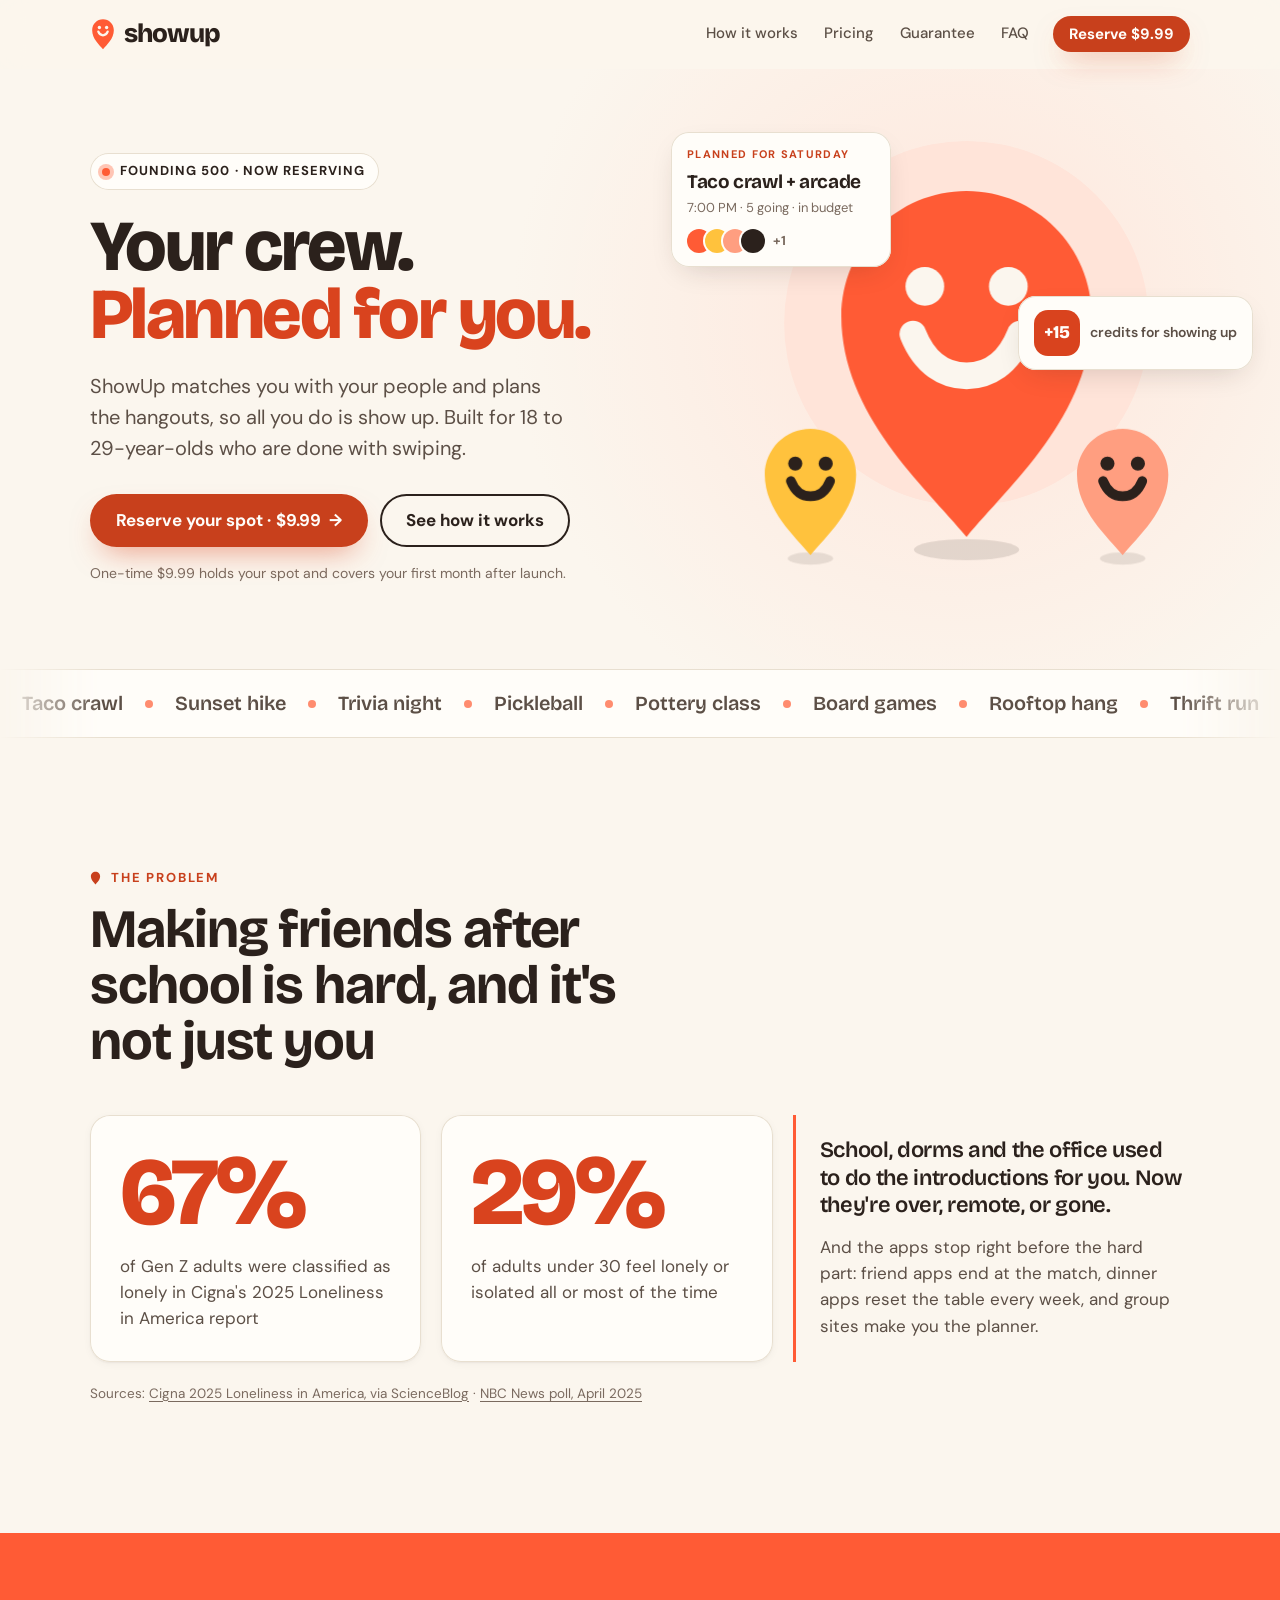
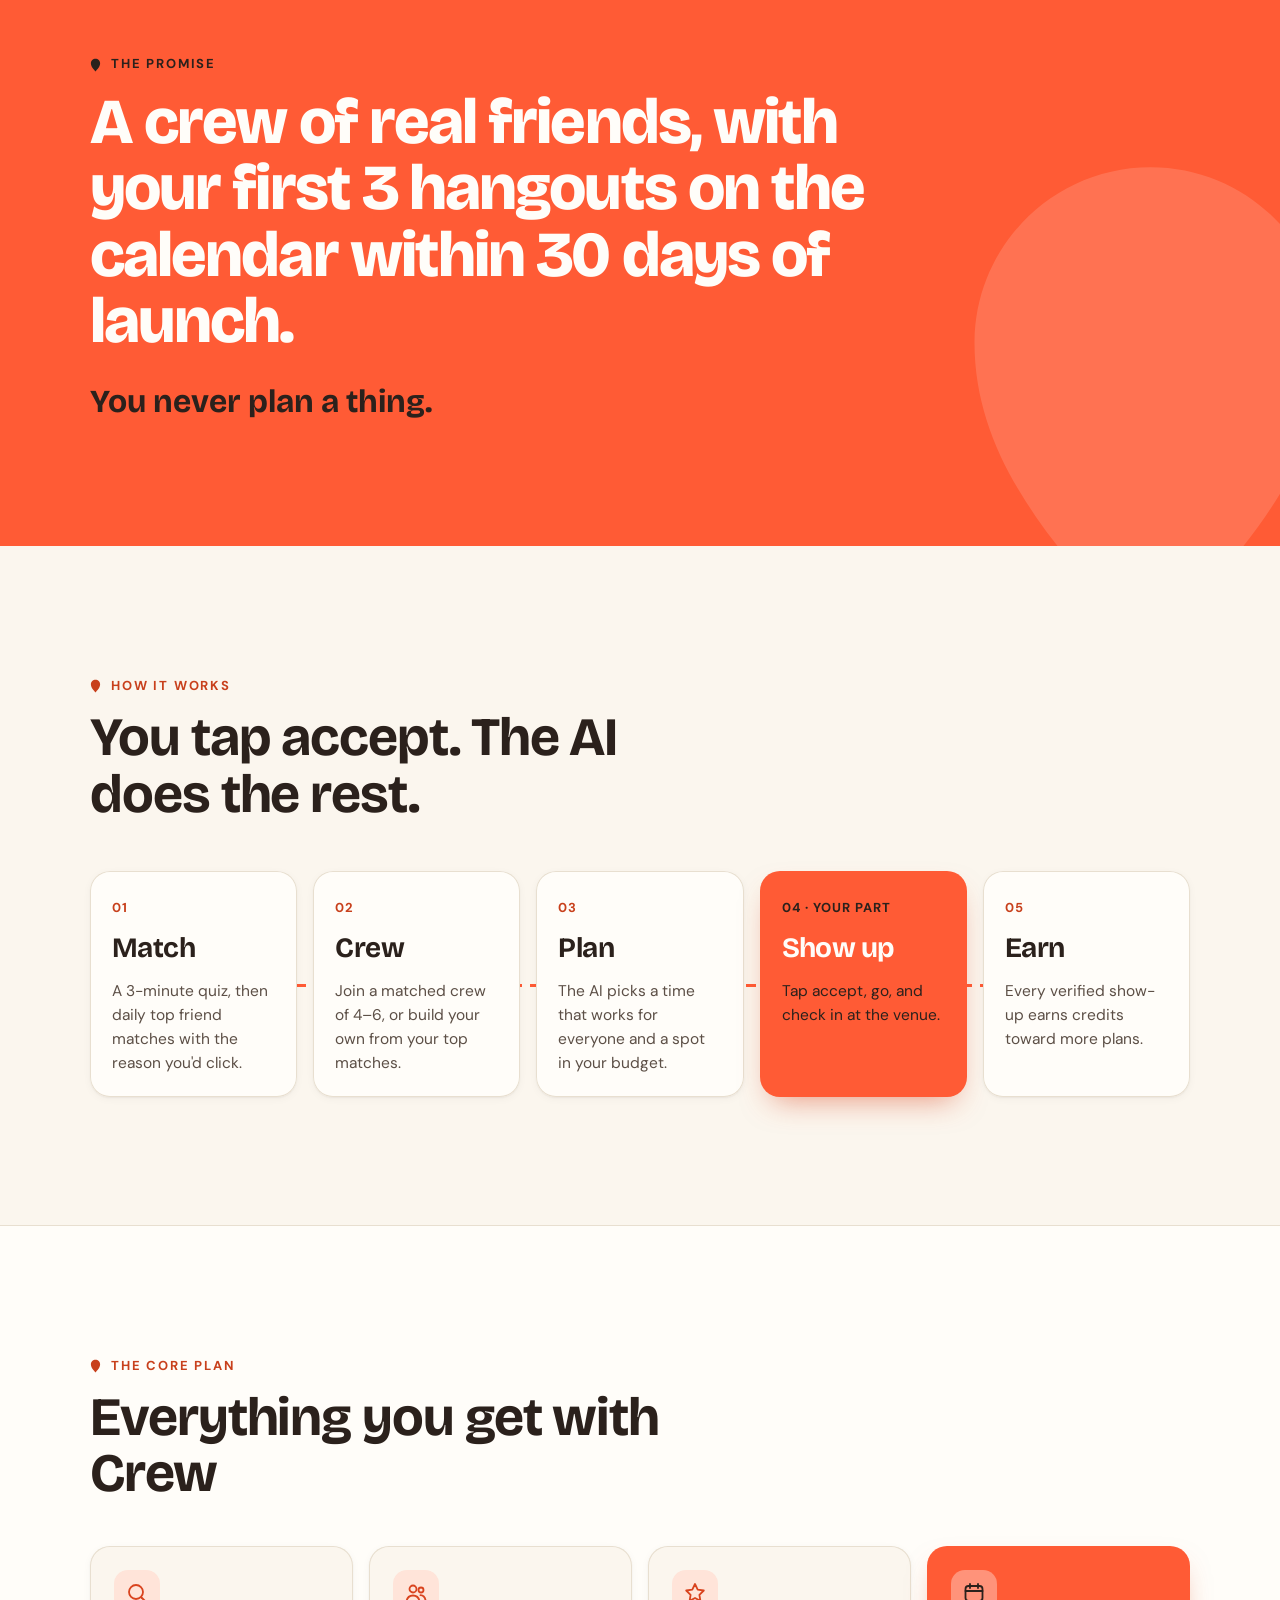
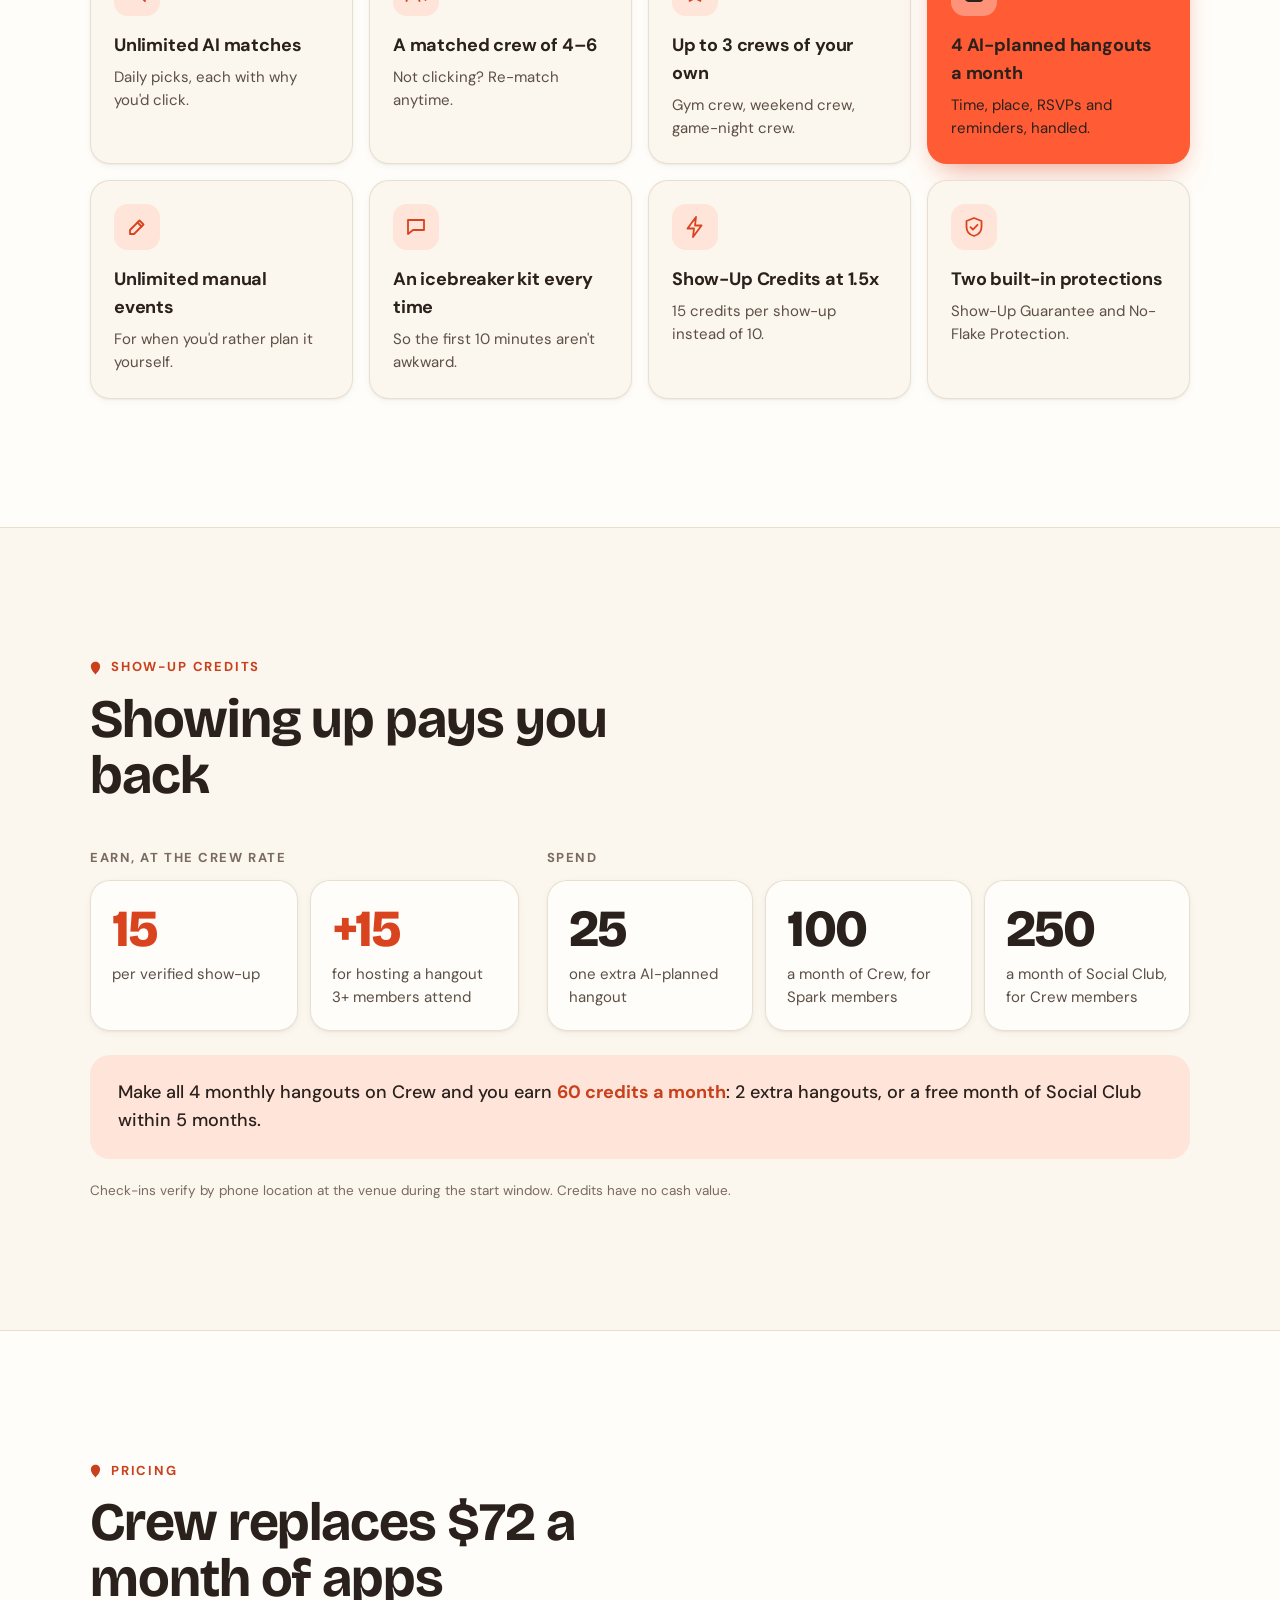
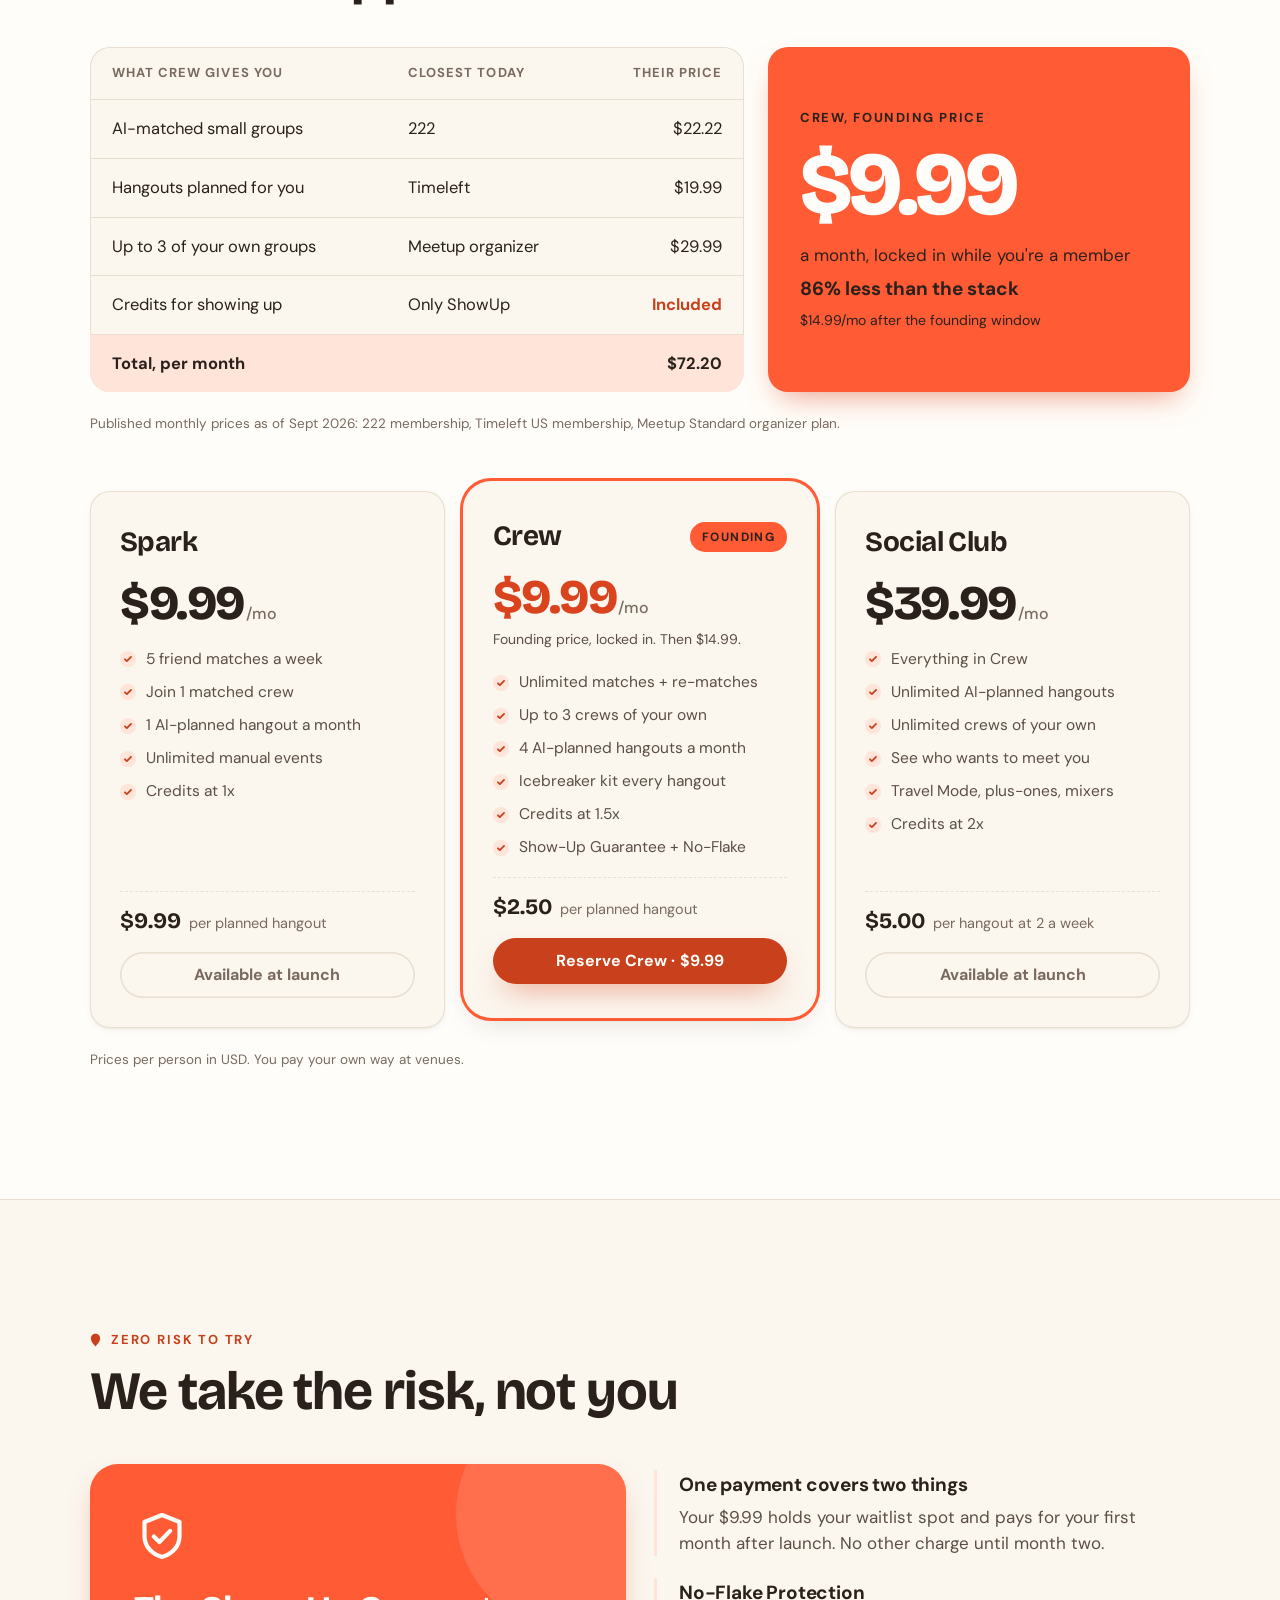
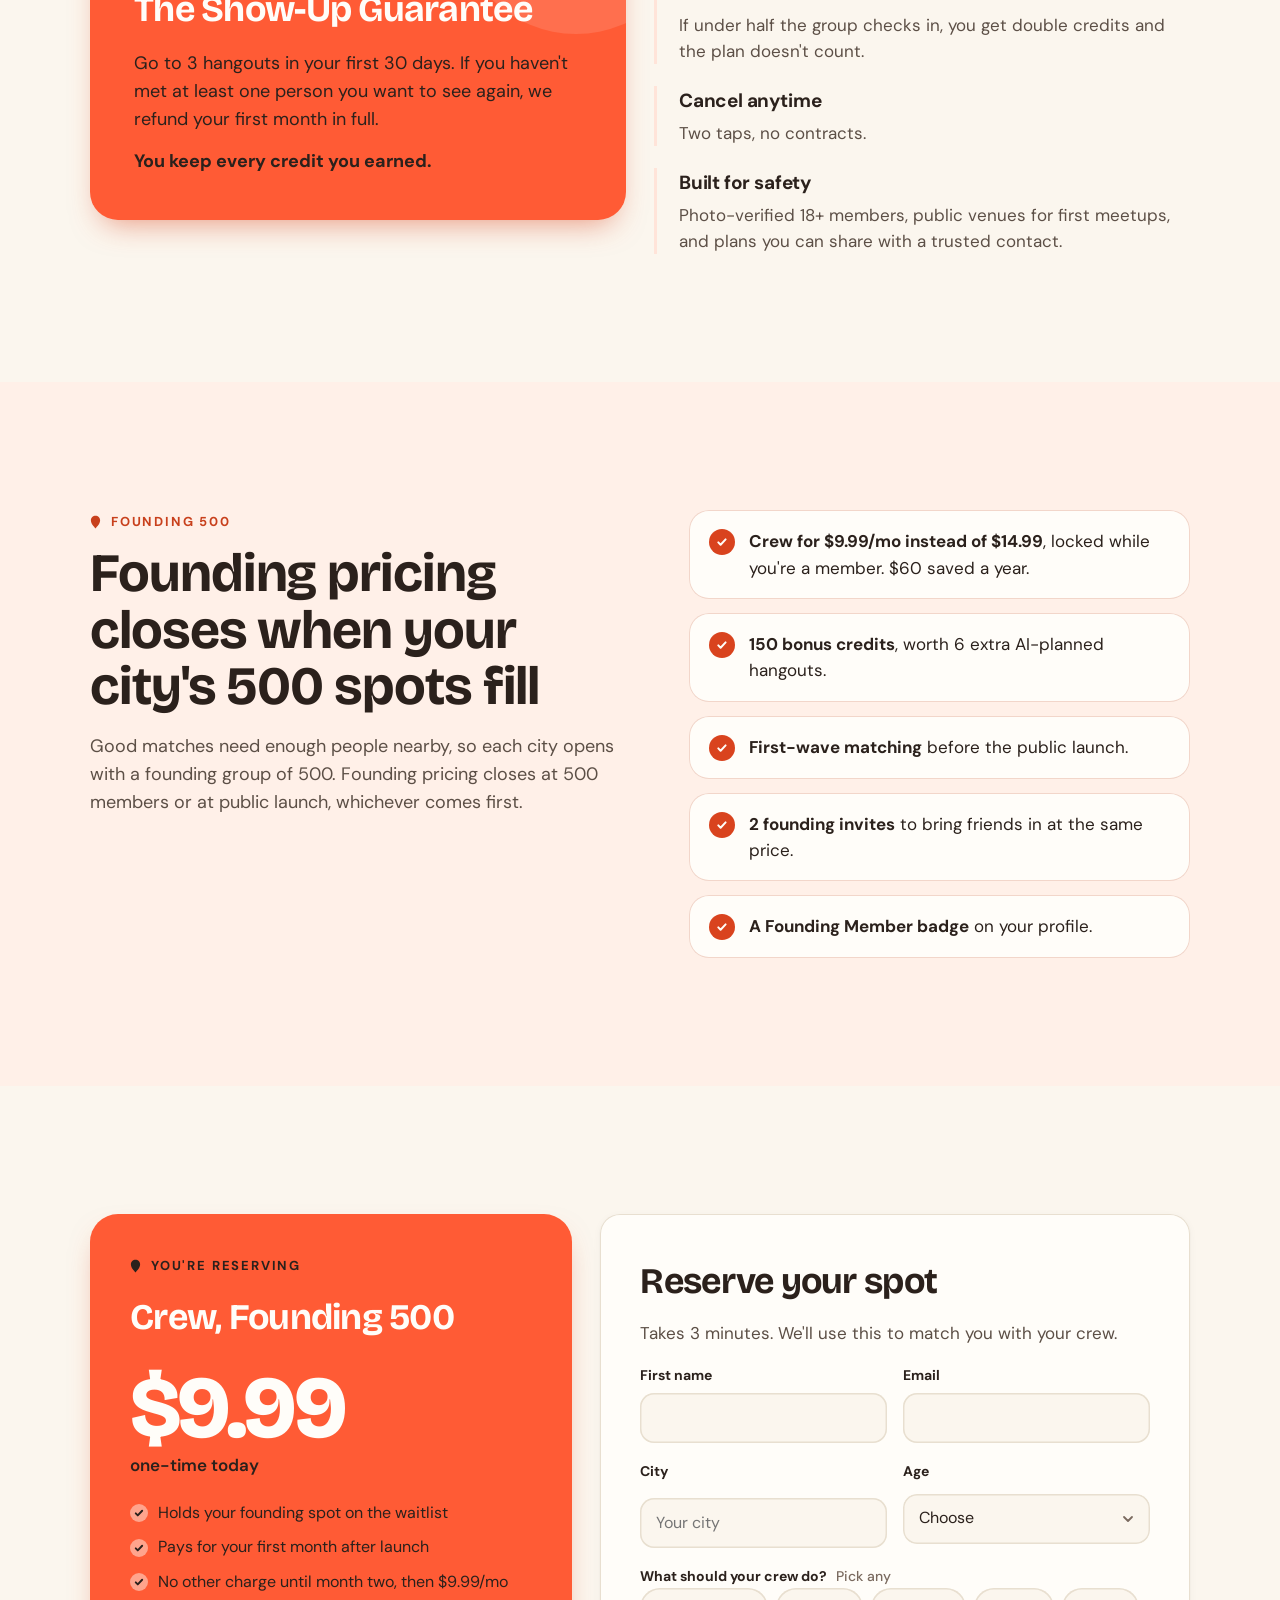
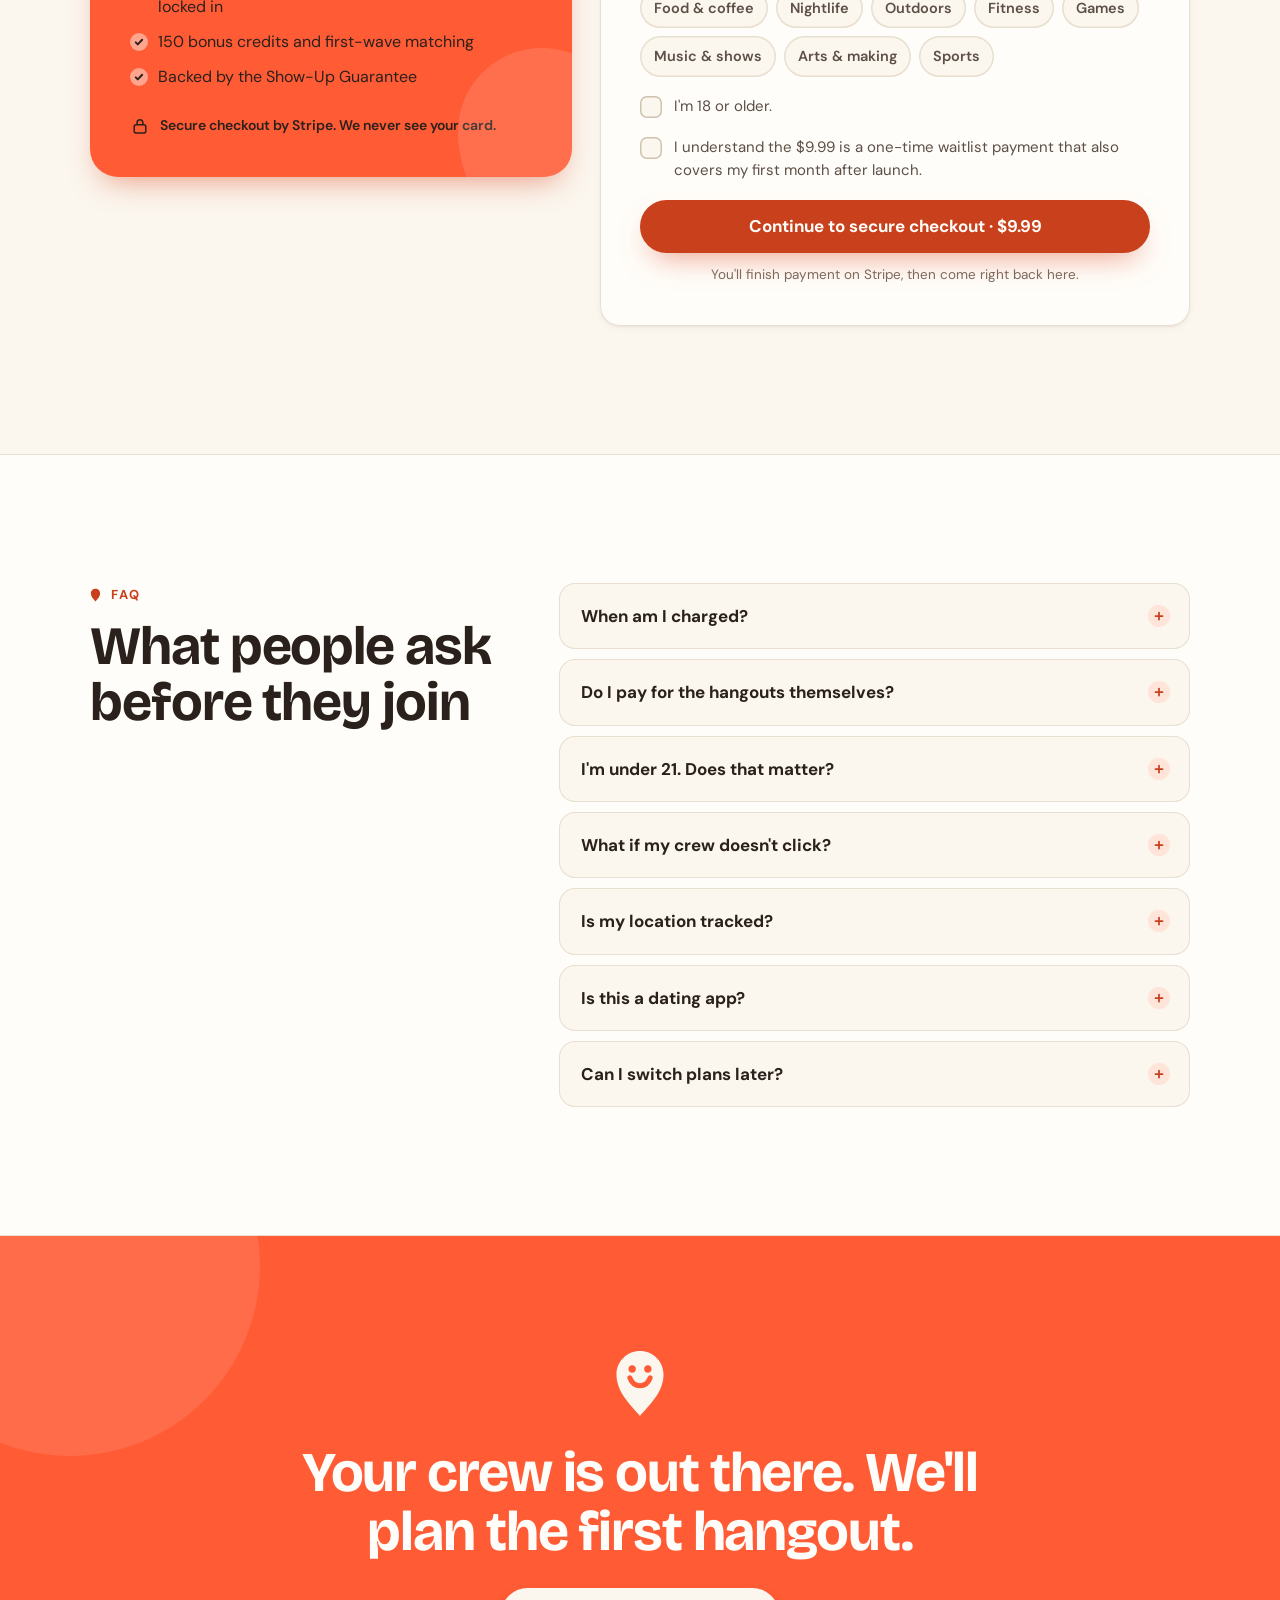
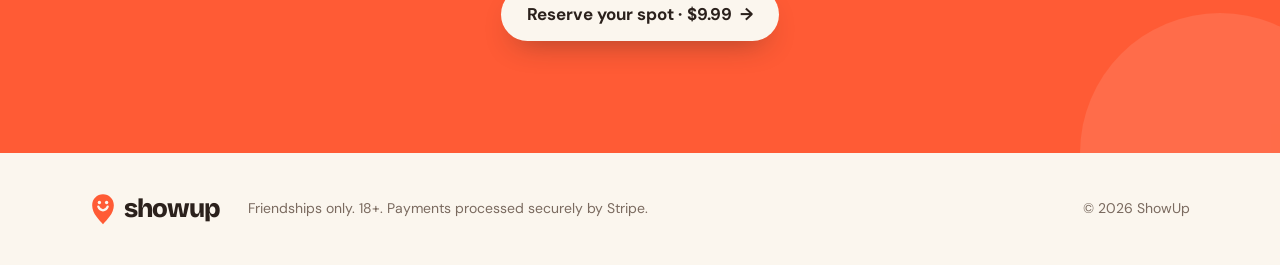
==== index.html @ 8cc0627c "Add files via upload" ====
<!doctype html>
<html lang="en" class="no-js">
<head>
  <meta charset="utf-8">
  <meta name="viewport" content="width=device-width, initial-scale=1">
  <title>ShowUp · Your crew. Planned for you.</title>
  <meta name="description" content="ShowUp matches you with your people and plans the hangouts, so all you do is show up. Reserve a Founding 500 spot for $9.99.">
  <meta name="theme-color" content="#FBF6EE">
  <meta property="og:type" content="website">
  <meta property="og:title" content="ShowUp · Your crew. Planned for you.">
  <meta property="og:description" content="AI-matched friends and hangouts planned end to end. Reserve a Founding 500 spot for $9.99.">
  <meta property="og:image" content="assets/img/og.png">
  <meta name="twitter:card" content="summary_large_image">
  <link rel="icon" href="assets/img/favicon.svg" type="image/svg+xml">
  <link rel="preconnect" href="https://fonts.googleapis.com">
  <link rel="preconnect" href="https://fonts.gstatic.com" crossorigin>
  <link rel="stylesheet" href="https://fonts.googleapis.com/css2?family=Bricolage+Grotesque:opsz,wght@12..96,500..800&family=DM+Sans:opsz,wght@9..40,400..700&display=swap">
  <link rel="stylesheet" href="assets/css/styles.css">
  <script>document.documentElement.classList.remove("no-js");</script>
  <script src="assets/js/config.js"></script>
  <script defer src="assets/js/main.js"></script>
</head>
<body>
  <a class="skip" href="#reserve">Skip to reserve</a>

  <!-- ============ NAV ============ -->
  <header class="nav" id="nav">
    <div class="wrap nav__inner">
      <a class="brand" href="#top" aria-label="ShowUp home">
        <svg class="brand__mark" viewBox="0 0 100 124" aria-hidden="true"><path d="M50 121C36 104 8 80 8 47C8 23.8 26.8 5 50 5C73.2 5 92 23.8 92 47C92 80 64 104 50 121Z" fill="#FF5B35"/><circle cx="36" cy="37" r="6.5" fill="#FBF6EE"/><circle cx="64" cy="37" r="6.5" fill="#FBF6EE"/><path d="M32 53C36 63 43 67 50 67C57 67 64 63 68 53" fill="none" stroke="#FBF6EE" stroke-width="9" stroke-linecap="round"/></svg>
        <span class="brand__word">showup</span>
      </a>
      <nav class="nav__links" aria-label="Sections">
        <a href="#how">How it works</a>
        <a href="#pricing">Pricing</a>
        <a href="#guarantee">Guarantee</a>
        <a href="#faq">FAQ</a>
      </nav>
      <a class="btn btn--primary btn--sm" href="#reserve">Reserve <span class="price-label">$9.99</span></a>
    </div>
  </header>

  <main id="top">
    <!-- ============ HERO ============ -->
    <section class="hero">
      <div class="wrap hero__grid">
        <div class="hero__copy">
          <p class="pill reveal"><span class="pill__dot"></span>Founding 500 · Now reserving</p>
          <h1 class="hero__title reveal" style="--d:80ms">Your crew.<br><span class="accent">Planned for you.</span></h1>
          <p class="hero__sub reveal" style="--d:160ms">ShowUp matches you with your people and plans the hangouts, so all you do is show up. Built for 18 to 29-year-olds who are done with swiping.</p>
          <div class="hero__ctas reveal" style="--d:240ms">
            <a class="btn btn--primary btn--lg" href="#reserve">Reserve your spot · <span class="price-label">$9.99</span> <span class="btn__arrow" aria-hidden="true">→</span></a>
            <a class="btn btn--ghost btn--lg" href="#how">See how it works</a>
          </div>
          <p class="hero__fine reveal" style="--d:320ms">One-time <span class="price-label">$9.99</span> holds your spot and covers your first month after launch.</p>
        </div>

        <div class="hero__art" aria-hidden="true">
          <svg class="scene" viewBox="0 0 240 260">
            <circle class="scene__ring" cx="120" cy="104" r="104" fill="none" stroke="#FF5B35" stroke-width="1.5"/>
            <circle class="scene__glow" cx="120" cy="104" r="104" fill="#FFE4D9"/>
            <ellipse class="scene__shadow scene__shadow--main" cx="120" cy="233" rx="30" ry="6" fill="#2B211C" fill-opacity="0.12"/>
            <ellipse class="scene__shadow scene__shadow--l" cx="31" cy="238" rx="13" ry="3.5" fill="#2B211C" fill-opacity="0.10"/>
            <ellipse class="scene__shadow scene__shadow--r" cx="209" cy="238" rx="13" ry="3.5" fill="#2B211C" fill-opacity="0.10"/>
            <g transform="translate(0 161) scale(0.62)"><g class="pin pin--l"><path d="M50 121C36 104 8 80 8 47C8 23.8 26.8 5 50 5C73.2 5 92 23.8 92 47C92 80 64 104 50 121Z" fill="#FFC23D"/><circle cx="36" cy="37" r="6.5" fill="#2B211C"/><circle cx="64" cy="37" r="6.5" fill="#2B211C"/><path d="M32 53C36 63 43 67 50 67C57 67 64 63 68 53" fill="none" stroke="#2B211C" stroke-width="9" stroke-linecap="round"/></g></g>
            <g transform="translate(178 161) scale(0.62)"><g class="pin pin--r"><path d="M50 121C36 104 8 80 8 47C8 23.8 26.8 5 50 5C73.2 5 92 23.8 92 47C92 80 64 104 50 121Z" fill="#FF9E80"/><circle cx="36" cy="37" r="6.5" fill="#2B211C"/><circle cx="64" cy="37" r="6.5" fill="#2B211C"/><path d="M32 53C36 63 43 67 50 67C57 67 64 63 68 53" fill="none" stroke="#2B211C" stroke-width="9" stroke-linecap="round"/></g></g>
            <g transform="translate(35 20) scale(1.7)"><g class="pin pin--main"><path d="M50 121C36 104 8 80 8 47C8 23.8 26.8 5 50 5C73.2 5 92 23.8 92 47C92 80 64 104 50 121Z" fill="#FF5B35"/><circle cx="36" cy="37" r="6.5" fill="#FBF6EE"/><circle cx="64" cy="37" r="6.5" fill="#FBF6EE"/><path d="M32 53C36 63 43 67 50 67C57 67 64 63 68 53" fill="none" stroke="#FBF6EE" stroke-width="9" stroke-linecap="round"/></g></g>
          </svg>

          <div class="float-card float-card--plan">
            <p class="float-card__eyebrow">Planned for Saturday</p>
            <p class="float-card__title">Taco crawl + arcade</p>
            <p class="float-card__meta">7:00 PM · 5 going · in budget</p>
            <div class="avatars"><span style="--c:#FF5B35"></span><span style="--c:#FFC23D"></span><span style="--c:#FF9E80"></span><span style="--c:#2B211C"></span><b>+1</b></div>
          </div>
          <div class="float-card float-card--credit">
            <span class="float-card__plus">+15</span>
            <span>credits for showing up</span>
          </div>
        </div>
      </div>

      <div class="marquee" aria-hidden="true">
        <div class="marquee__track">
          <span>Taco crawl</span><span>Sunset hike</span><span>Trivia night</span><span>Pickleball</span><span>Pottery class</span><span>Board games</span><span>Rooftop hang</span><span>Thrift run</span><span>Karaoke</span><span>Farmers market</span><span>Climbing gym</span><span>Movie night</span>
          <span>Taco crawl</span><span>Sunset hike</span><span>Trivia night</span><span>Pickleball</span><span>Pottery class</span><span>Board games</span><span>Rooftop hang</span><span>Thrift run</span><span>Karaoke</span><span>Farmers market</span><span>Climbing gym</span><span>Movie night</span>
        </div>
      </div>
    </section>

    <!-- ============ PROBLEM ============ -->
    <section class="section" id="problem">
      <div class="wrap">
        <p class="eyebrow reveal">The problem</p>
        <h2 class="h2 reveal" style="--d:60ms">Making friends after school is hard, and it's not just you</h2>
        <div class="stats">
          <div class="stat card reveal" style="--d:120ms">
            <p class="stat__num"><span data-count="67">0</span>%</p>
            <p class="stat__label">of Gen Z adults were classified as lonely in Cigna's 2025 Loneliness in America report</p>
          </div>
          <div class="stat card reveal" style="--d:200ms">
            <p class="stat__num"><span data-count="29">0</span>%</p>
            <p class="stat__label">of adults under 30 feel lonely or isolated all or most of the time</p>
          </div>
          <div class="stat stat--note reveal" style="--d:280ms">
            <p>School, dorms and the office used to do the introductions for you. Now they're over, remote, or gone.</p>
            <p class="stat__why">And the apps stop right before the hard part: friend apps end at the match, dinner apps reset the table every week, and group sites make you the planner.</p>
          </div>
        </div>
        <p class="source reveal">Sources: <a href="https://scienceblog.com/t-gen-z-loneliness-67-percent-baby-boomers-44-percent/" target="_blank" rel="noopener">Cigna 2025 Loneliness in America, via ScienceBlog</a> · <a href="https://www.nbcnews.com/politics/politics-news/poll-young-americans-are-likely-feel-lonely-anxious-future-rcna203083" target="_blank" rel="noopener">NBC News poll, April 2025</a></p>
      </div>
    </section>

    <!-- ============ PROMISE ============ -->
    <section class="promise">
      <div class="wrap">
        <p class="eyebrow eyebrow--light reveal">The promise</p>
        <p class="promise__text reveal" style="--d:80ms">A crew of real friends, with your first 3 hangouts on the calendar within 30 days of launch.</p>
        <p class="promise__kicker reveal" style="--d:160ms">You never plan a thing.</p>
      </div>
    </section>

    <!-- ============ HOW IT WORKS ============ -->
    <section class="section" id="how">
      <div class="wrap">
        <p class="eyebrow reveal">How it works</p>
        <h2 class="h2 reveal" style="--d:60ms">You tap accept. The AI does the rest.</h2>
        <ol class="steps reveal-line">
          <li class="step card reveal" style="--d:100ms"><span class="step__num">01</span><h3>Match</h3><p>A 3-minute quiz, then daily top friend matches with the reason you'd click.</p></li>
          <li class="step card reveal" style="--d:180ms"><span class="step__num">02</span><h3>Crew</h3><p>Join a matched crew of 4–6, or build your own from your top matches.</p></li>
          <li class="step card reveal" style="--d:260ms"><span class="step__num">03</span><h3>Plan</h3><p>The AI picks a time that works for everyone and a spot in your budget.</p></li>
          <li class="step step--you card reveal" style="--d:340ms"><span class="step__num">04 · Your part</span><h3>Show up</h3><p>Tap accept, go, and check in at the venue.</p></li>
          <li class="step card reveal" style="--d:420ms"><span class="step__num">05</span><h3>Earn</h3><p>Every verified show-up earns credits toward more plans.</p></li>
        </ol>
      </div>
    </section>

    <!-- ============ CREW FEATURES ============ -->
    <section class="section section--tint" id="crew">
      <div class="wrap">
        <p class="eyebrow reveal">The core plan</p>
        <h2 class="h2 reveal" style="--d:60ms">Everything you get with Crew</h2>
        <div class="features">
          <article class="feature card reveal" style="--d:80ms"><div class="feature__icon"><svg viewBox="0 0 24 24"><circle cx="11" cy="11" r="7"/><path d="M20 20l-3.5-3.5"/></svg></div><h3>Unlimited AI matches</h3><p>Daily picks, each with why you'd click.</p></article>
          <article class="feature card reveal" style="--d:140ms"><div class="feature__icon"><svg viewBox="0 0 24 24"><circle cx="9" cy="8" r="3.5"/><path d="M2.5 20c.8-3.6 3.4-5.5 6.5-5.5s5.7 1.9 6.5 5.5"/><circle cx="17" cy="9" r="2.5"/><path d="M16.5 14.2c2.6.2 4.4 1.9 5 4.8"/></svg></div><h3>A matched crew of 4–6</h3><p>Not clicking? Re-match anytime.</p></article>
          <article class="feature card reveal" style="--d:200ms"><div class="feature__icon"><svg viewBox="0 0 24 24"><path d="M12 3l2.7 5.6 6.1.9-4.4 4.3 1 6.1L12 17l-5.4 2.9 1-6.1-4.4-4.3 6.1-.9z"/></svg></div><h3>Up to 3 crews of your own</h3><p>Gym crew, weekend crew, game-night crew.</p></article>
          <article class="feature feature--hot card reveal" style="--d:260ms"><div class="feature__icon"><svg viewBox="0 0 24 24"><rect x="3.5" y="5" width="17" height="15" rx="3"/><path d="M3.5 10h17M8 3v4M16 3v4"/></svg></div><h3>4 AI-planned hangouts a month</h3><p>Time, place, RSVPs and reminders, handled.</p></article>
          <article class="feature card reveal" style="--d:320ms"><div class="feature__icon"><svg viewBox="0 0 24 24"><path d="M14.5 5.5l4 4L9 19H5v-4z"/><path d="M12.5 7.5l4 4"/></svg></div><h3>Unlimited manual events</h3><p>For when you'd rather plan it yourself.</p></article>
          <article class="feature card reveal" style="--d:380ms"><div class="feature__icon"><svg viewBox="0 0 24 24"><path d="M4 5h16v10H9l-5 4z"/></svg></div><h3>An icebreaker kit every time</h3><p>So the first 10 minutes aren't awkward.</p></article>
          <article class="feature card reveal" style="--d:440ms"><div class="feature__icon"><svg viewBox="0 0 24 24"><path d="M13 2L4.5 13.5H11L10 22l8.5-11.5H12z"/></svg></div><h3>Show-Up Credits at 1.5x</h3><p>15 credits per show-up instead of 10.</p></article>
          <article class="feature card reveal" style="--d:500ms"><div class="feature__icon"><svg viewBox="0 0 24 24"><path d="M12 3l7.5 3v6c0 4.6-3.2 7.8-7.5 9-4.3-1.2-7.5-4.4-7.5-9V6z"/><path d="M8.5 12.2l2.4 2.4 4.6-4.8"/></svg></div><h3>Two built-in protections</h3><p>Show-Up Guarantee and No-Flake Protection.</p></article>
        </div>
      </div>
    </section>

    <!-- ============ CREDITS ============ -->
    <section class="section" id="credits">
      <div class="wrap">
        <p class="eyebrow reveal">Show-Up Credits</p>
        <h2 class="h2 reveal" style="--d:60ms">Showing up pays you back</h2>
        <div class="credits">
          <div class="credits__group reveal" style="--d:100ms">
            <p class="credits__label">Earn, at the Crew rate</p>
            <div class="credits__row">
              <div class="tile card"><p class="tile__num tile__num--hot">15</p><p>per verified show-up</p></div>
              <div class="tile card"><p class="tile__num tile__num--hot">+15</p><p>for hosting a hangout 3+ members attend</p></div>
            </div>
          </div>
          <div class="credits__group reveal" style="--d:180ms">
            <p class="credits__label">Spend</p>
            <div class="credits__row">
              <div class="tile card"><p class="tile__num">25</p><p>one extra AI-planned hangout</p></div>
              <div class="tile card"><p class="tile__num">100</p><p>a month of Crew, for Spark members</p></div>
              <div class="tile card"><p class="tile__num">250</p><p>a month of Social Club, for Crew members</p></div>
            </div>
          </div>
        </div>
        <p class="callout reveal" style="--d:240ms">Make all 4 monthly hangouts on Crew and you earn <b>60 credits a month</b>: 2 extra hangouts, or a free month of Social Club within 5 months.</p>
        <p class="source reveal">Check-ins verify by phone location at the venue during the start window. Credits have no cash value.</p>
      </div>
    </section>

    <!-- ============ VALUE + PRICING ============ -->
    <section class="section section--tint" id="pricing">
      <div class="wrap">
        <p class="eyebrow reveal">Pricing</p>
        <h2 class="h2 reveal" style="--d:60ms">Crew replaces $72 a month of apps</h2>

        <div class="stack reveal" style="--d:120ms">
          <div class="stack__rows">
            <div class="stack__row stack__row--head"><span>What Crew gives you</span><span>Closest today</span><span>Their price</span></div>
            <div class="stack__row"><span>AI-matched small groups</span><span>222</span><span>$22.22</span></div>
            <div class="stack__row"><span>Hangouts planned for you</span><span>Timeleft</span><span>$19.99</span></div>
            <div class="stack__row"><span>Up to 3 of your own groups</span><span>Meetup organizer</span><span>$29.99</span></div>
            <div class="stack__row"><span>Credits for showing up</span><span>Only ShowUp</span><span class="hot">Included</span></div>
            <div class="stack__row stack__row--total"><span>Total, per month</span><span></span><span>$72.20</span></div>
          </div>
          <div class="stack__price">
            <p class="stack__eyebrow">Crew, founding price</p>
            <p class="stack__big"><span class="price-label">$9.99</span></p>
            <p>a month, locked in while you're a member</p>
            <p class="stack__save">86% less than the stack</p>
            <p class="stack__fine"><span class="regular-price-label">$14.99</span>/mo after the founding window</p>
          </div>
        </div>
        <p class="source reveal">Published monthly prices as of Sept 2026: 222 membership, Timeleft US membership, Meetup Standard organizer plan.</p>

        <div class="tiers">
          <article class="tier card reveal" style="--d:80ms">
            <h3>Spark</h3>
            <p class="tier__price">$9.99<small>/mo</small></p>
            <ul>
              <li>5 friend matches a week</li>
              <li>Join 1 matched crew</li>
              <li>1 AI-planned hangout a month</li>
              <li>Unlimited manual events</li>
              <li>Credits at 1x</li>
            </ul>
            <p class="tier__per"><b>$9.99</b> per planned hangout</p>
            <span class="btn btn--quiet btn--block" aria-disabled="true">Available at launch</span>
          </article>

          <article class="tier tier--hot reveal" style="--d:160ms">
            <div class="tier__head"><h3>Crew</h3><span class="tag">Founding</span></div>
            <p class="tier__price"><span class="price-label">$9.99</span><small>/mo</small></p>
            <p class="tier__note">Founding price, locked in. Then <span class="regular-price-label">$14.99</span>.</p>
            <ul>
              <li>Unlimited matches + re-matches</li>
              <li>Up to 3 crews of your own</li>
              <li>4 AI-planned hangouts a month</li>
              <li>Icebreaker kit every hangout</li>
              <li>Credits at 1.5x</li>
              <li>Show-Up Guarantee + No-Flake</li>
            </ul>
            <p class="tier__per"><b>$2.50</b> per planned hangout</p>
            <a class="btn btn--primary btn--block" href="#reserve">Reserve Crew · <span class="price-label">$9.99</span></a>
          </article>

          <article class="tier card reveal" style="--d:240ms">
            <h3>Social Club</h3>
            <p class="tier__price">$39.99<small>/mo</small></p>
            <ul>
              <li>Everything in Crew</li>
              <li>Unlimited AI-planned hangouts</li>
              <li>Unlimited crews of your own</li>
              <li>See who wants to meet you</li>
              <li>Travel Mode, plus-ones, mixers</li>
              <li>Credits at 2x</li>
            </ul>
            <p class="tier__per"><b>$5.00</b> per hangout at 2 a week</p>
            <span class="btn btn--quiet btn--block" aria-disabled="true">Available at launch</span>
          </article>
        </div>
        <p class="source reveal">Prices per person in USD. You pay your own way at venues.</p>
      </div>
    </section>

    <!-- ============ GUARANTEE ============ -->
    <section class="section" id="guarantee">
      <div class="wrap">
        <p class="eyebrow reveal">Zero risk to try</p>
        <h2 class="h2 reveal" style="--d:60ms">We take the risk, not you</h2>
        <div class="guarantee">
          <div class="guarantee__hero reveal" style="--d:100ms">
            <svg class="guarantee__badge" viewBox="0 0 24 24" aria-hidden="true"><path d="M12 3l7.5 3v6c0 4.6-3.2 7.8-7.5 9-4.3-1.2-7.5-4.4-7.5-9V6z"/><path d="M8.5 12.2l2.4 2.4 4.6-4.8"/></svg>
            <h3>The Show-Up Guarantee</h3>
            <p>Go to 3 hangouts in your first 30 days. If you haven't met at least one person you want to see again, we refund your first month in full.</p>
            <p class="guarantee__keep">You keep every credit you earned.</p>
          </div>
          <ul class="guarantee__list">
            <li class="reveal" style="--d:160ms"><h3>One payment covers two things</h3><p>Your <span class="price-label">$9.99</span> holds your waitlist spot and pays for your first month after launch. No other charge until month two.</p></li>
            <li class="reveal" style="--d:220ms"><h3>No-Flake Protection</h3><p>If under half the group checks in, you get double credits and the plan doesn't count.</p></li>
            <li class="reveal" style="--d:280ms"><h3>Cancel anytime</h3><p>Two taps, no contracts.</p></li>
            <li class="reveal" style="--d:340ms"><h3>Built for safety</h3><p>Photo-verified 18+ members, public venues for first meetups, and plans you can share with a trusted contact.</p></li>
          </ul>
        </div>
      </div>
    </section>

    <!-- ============ FOUNDING 500 ============ -->
    <section class="section section--peach" id="founding">
      <div class="wrap founding">
        <div class="founding__left">
          <p class="eyebrow reveal">Founding 500</p>
          <h2 class="h2 reveal" style="--d:60ms">Founding pricing closes when your city's <span class="cap-label">500</span> spots fill</h2>
          <p class="founding__why reveal" style="--d:120ms">Good matches need enough people nearby, so each city opens with a founding group of <span class="cap-label">500</span>. Founding pricing closes at <span class="cap-label">500</span> members or at public launch, whichever comes first.</p>
          <div class="spots reveal" style="--d:180ms" id="spots" hidden>
            <p class="spots__title">Founding spots left</p>
            <div class="spots__list" id="spots-list"></div>
          </div>
        </div>
        <ul class="bonuses">
          <li class="reveal" style="--d:100ms"><span class="check" aria-hidden="true"></span><p><b>Crew for <span class="price-label">$9.99</span>/mo instead of <span class="regular-price-label">$14.99</span></b>, locked while you're a member. $60 saved a year.</p></li>
          <li class="reveal" style="--d:160ms"><span class="check" aria-hidden="true"></span><p><b>150 bonus credits</b>, worth 6 extra AI-planned hangouts.</p></li>
          <li class="reveal" style="--d:220ms"><span class="check" aria-hidden="true"></span><p><b>First-wave matching</b> before the public launch.</p></li>
          <li class="reveal" style="--d:280ms"><span class="check" aria-hidden="true"></span><p><b>2 founding invites</b> to bring friends in at the same price.</p></li>
          <li class="reveal" style="--d:340ms"><span class="check" aria-hidden="true"></span><p><b>A Founding Member badge</b> on your profile.</p></li>
        </ul>
      </div>
    </section>

    <!-- ============ RESERVE ============ -->
    <section class="section" id="reserve">
      <div class="wrap reserve">
        <aside class="reserve__summary reveal">
          <p class="eyebrow eyebrow--light">You're reserving</p>
          <h2 class="reserve__title">Crew, Founding 500</h2>
          <p class="reserve__price"><span class="price-label">$9.99</span></p>
          <p class="reserve__once">one-time today</p>
          <ul class="reserve__points">
            <li>Holds your founding spot on the waitlist</li>
            <li>Pays for your first month after launch</li>
            <li>No other charge until month two, then <span class="price-label">$9.99</span>/mo locked in</li>
            <li>150 bonus credits and first-wave matching</li>
            <li>Backed by the Show-Up Guarantee</li>
          </ul>
          <p class="reserve__secure"><svg viewBox="0 0 24 24" aria-hidden="true"><rect x="5" y="10.5" width="14" height="10" rx="2.5"/><path d="M8.5 10.5V8a3.5 3.5 0 0 1 7 0v2.5"/></svg>Secure checkout by Stripe. We never see your card.</p>
        </aside>

        <form class="form card reveal" id="reserve-form" style="--d:100ms" novalidate>
          <h2 class="form__title">Reserve your spot</h2>
          <p class="form__lead">Takes 3 minutes. We'll use this to match you with your crew.</p>

          <div class="field-row">
            <label class="field">
              <span class="field__label">First name</span>
              <input name="firstName" autocomplete="given-name" required maxlength="60">
              <span class="field__error">Add your first name.</span>
            </label>
            <label class="field">
              <span class="field__label">Email</span>
              <input name="email" type="email" autocomplete="email" required maxlength="254" inputmode="email">
              <span class="field__error">Add a valid email.</span>
            </label>
          </div>

          <div class="field-row">
            <label class="field" id="city-field">
              <span class="field__label">City</span>
              <select name="city" id="city-select" required></select>
              <input name="cityText" id="city-text" placeholder="Your city" maxlength="80" autocomplete="address-level2" hidden>
              <span class="field__error">Pick your city.</span>
            </label>
            <label class="field">
              <span class="field__label">Age</span>
              <select name="age" required>
                <option value="" selected disabled>Choose</option>
                <option>18–21</option>
                <option>22–25</option>
                <option>26–29</option>
                <option>30+</option>
              </select>
              <span class="field__error">Pick your age range.</span>
            </label>
          </div>
          <p class="city-spots" id="city-spots" hidden></p>

          <fieldset class="field">
            <legend class="field__label">What should your crew do? <span class="field__hint">Pick any</span></legend>
            <div class="chips">
              <label class="chip"><input type="checkbox" name="interests" value="Food & coffee"><span>Food &amp; coffee</span></label>
              <label class="chip"><input type="checkbox" name="interests" value="Nightlife"><span>Nightlife</span></label>
              <label class="chip"><input type="checkbox" name="interests" value="Outdoors"><span>Outdoors</span></label>
              <label class="chip"><input type="checkbox" name="interests" value="Fitness"><span>Fitness</span></label>
              <label class="chip"><input type="checkbox" name="interests" value="Games"><span>Games</span></label>
              <label class="chip"><input type="checkbox" name="interests" value="Music & shows"><span>Music &amp; shows</span></label>
              <label class="chip"><input type="checkbox" name="interests" value="Arts & making"><span>Arts &amp; making</span></label>
              <label class="chip"><input type="checkbox" name="interests" value="Sports"><span>Sports</span></label>
            </div>
          </fieldset>

          <label class="check-row">
            <input type="checkbox" name="adult" required>
            <span>I'm 18 or older.</span>
          </label>
          <label class="check-row">
            <input type="checkbox" name="agree" required>
            <span>I understand the <span class="price-label">$9.99</span> is a one-time waitlist payment that also covers my first month after launch.</span>
          </label>
          <p class="form__error" id="form-error" role="alert" hidden></p>

          <button class="btn btn--primary btn--lg btn--block" type="submit" id="reserve-btn">
            <span class="btn__label">Continue to secure checkout · <span class="price-label">$9.99</span></span>
            <span class="btn__spinner" aria-hidden="true"></span>
          </button>
          <p class="form__fine">You'll finish payment on Stripe, then come right back here.</p>
        </form>
      </div>
    </section>

    <!-- ============ FAQ ============ -->
    <section class="section section--tint" id="faq">
      <div class="wrap faq">
        <div>
          <p class="eyebrow reveal">FAQ</p>
          <h2 class="h2 reveal" style="--d:60ms">What people ask before they join</h2>
        </div>
        <div class="faq__list">
          <details class="reveal" style="--d:80ms"><summary>When am I charged?</summary><p>Once, <span class="price-label">$9.99</span>, when you reserve. That also pays for your first month after launch. Your next charge is at the start of month two, at the same <span class="price-label">$9.99</span> founding price.</p></details>
          <details class="reveal" style="--d:120ms"><summary>Do I pay for the hangouts themselves?</summary><p>Your plan covers matching and planning. At venues you pay your own way, within a budget you set. Free options like hikes, parks and game nights are always on the table.</p></details>
          <details class="reveal" style="--d:160ms"><summary>I'm under 21. Does that matter?</summary><p>If anyone in a crew is under 21, the planner only picks all-ages spots.</p></details>
          <details class="reveal" style="--d:200ms"><summary>What if my crew doesn't click?</summary><p>Re-match anytime on Crew or Social Club. The Show-Up Guarantee covers your first month.</p></details>
          <details class="reveal" style="--d:240ms"><summary>Is my location tracked?</summary><p>Only to verify check-ins, only for hangouts you've accepted, and only during the start window.</p></details>
          <details class="reveal" style="--d:280ms"><summary>Is this a dating app?</summary><p>No. ShowUp is for friendships only.</p></details>
          <details class="reveal" style="--d:320ms"><summary>Can I switch plans later?</summary><p>Yes, anytime. Your credits come with you.</p></details>
        </div>
      </div>
    </section>

    <!-- ============ FINAL CTA ============ -->
    <section class="final">
      <div class="wrap final__inner reveal">
        <svg class="final__pin" viewBox="0 0 100 124" aria-hidden="true"><path d="M50 121C36 104 8 80 8 47C8 23.8 26.8 5 50 5C73.2 5 92 23.8 92 47C92 80 64 104 50 121Z" fill="#FBF6EE"/><circle cx="36" cy="37" r="6.5" fill="#FF5B35"/><circle cx="64" cy="37" r="6.5" fill="#FF5B35"/><path d="M32 53C36 63 43 67 50 67C57 67 64 63 68 53" fill="none" stroke="#FF5B35" stroke-width="9" stroke-linecap="round"/></svg>
        <h2>Your crew is out there. We'll plan the first hangout.</h2>
        <a class="btn btn--light btn--lg" href="#reserve">Reserve your spot · <span class="price-label">$9.99</span> <span class="btn__arrow" aria-hidden="true">→</span></a>
      </div>
    </section>
  </main>

  <footer class="footer">
    <div class="wrap footer__inner">
      <a class="brand" href="#top" aria-label="ShowUp home">
        <svg class="brand__mark" viewBox="0 0 100 124" aria-hidden="true"><path d="M50 121C36 104 8 80 8 47C8 23.8 26.8 5 50 5C73.2 5 92 23.8 92 47C92 80 64 104 50 121Z" fill="#FF5B35"/><circle cx="36" cy="37" r="6.5" fill="#FBF6EE"/><circle cx="64" cy="37" r="6.5" fill="#FBF6EE"/><path d="M32 53C36 63 43 67 50 67C57 67 64 63 68 53" fill="none" stroke="#FBF6EE" stroke-width="9" stroke-linecap="round"/></svg>
        <span class="brand__word">showup</span>
      </a>
      <p class="footer__note">Friendships only. 18+. Payments processed securely by Stripe.</p>
      <p class="footer__meta">© <span id="year"></span> ShowUp<span class="contact-wrap" hidden> · <a class="contact-link" href="#"></a></span></p>
    </div>
  </footer>
</body>
</html>
---- assets/css/styles.css ----
/* ============================================================
   ShowUp waitlist — styles
   Brand: cream + coral + espresso. Fonts: Bricolage Grotesque, DM Sans.
   ============================================================ */

:root {
  --cream: #FBF6EE;
  --paper: #FFFDF9;
  --peach: #FFF0E8;
  --tint: #FFE4D9;
  --coral: #FF5B35;
  --coral-deep: #D9431E;
  --coral-ink: #C8401C;
  --ink: #2B211C;
  --body: #5C4F46;
  --quiet: #7A6A5F;
  --line: #E8DFD0;
  --line-peach: #F2D6CA;
  --yellow: #FFC23D;
  --peach-pin: #FF9E80;

  --display: "Bricolage Grotesque", "Arial", sans-serif;
  --text: "DM Sans", "Arial", sans-serif;

  --r-sm: 12px;
  --r: 20px;
  --r-lg: 28px;
  --shadow-sm: 0 1px 2px rgba(43, 33, 28, .06), 0 2px 8px rgba(43, 33, 28, .04);
  --shadow: 0 10px 30px -12px rgba(43, 33, 28, .22);
  --shadow-coral: 0 14px 30px -12px rgba(217, 67, 30, .55);
  --ease: cubic-bezier(.2, .7, .2, 1);
  --wrap: 1180px;
  --gutter: clamp(16px, 4vw, 40px);
}

*, *::before, *::after { box-sizing: border-box; }
html { scroll-behavior: smooth; -webkit-text-size-adjust: 100%; }
body {
  margin: 0;
  background: var(--cream);
  color: var(--ink);
  font-family: var(--text);
  font-size: 17px;
  line-height: 1.55;
  -webkit-font-smoothing: antialiased;
  overflow-x: hidden;
}
img, svg { display: block; max-width: 100%; }
a { color: inherit; }
p { margin: 0; }
h1, h2, h3 { margin: 0; font-family: var(--display); color: var(--ink); letter-spacing: -0.02em; }
ul, ol { margin: 0; padding: 0; list-style: none; }
button, input, select { font: inherit; color: inherit; }
::selection { background: var(--tint); }
:focus-visible { outline: 3px solid var(--coral); outline-offset: 3px; border-radius: 6px; }

.wrap { width: 100%; max-width: var(--wrap); margin: 0 auto; padding: 0 var(--gutter); }

.skip {
  position: absolute; left: 12px; top: -60px; z-index: 100;
  background: var(--ink); color: var(--cream); padding: 10px 16px; border-radius: 10px; text-decoration: none;
}
.skip:focus { top: 12px; }

/* ---------- Buttons ---------- */
.btn {
  --bg: var(--paper); --fg: var(--ink);
  display: inline-flex; align-items: center; justify-content: center; gap: 0;
  padding: 14px 22px; border-radius: 999px; border: 0;
  background: var(--bg); color: var(--fg);
  font-weight: 700; font-size: 16px; line-height: 1.1; text-decoration: none; white-space: nowrap;
  cursor: pointer; position: relative; overflow: hidden; isolation: isolate;
  transition: transform .25s var(--ease), box-shadow .25s var(--ease), background-color .25s var(--ease);
}
.btn:hover { transform: translateY(-2px); }
.btn:active { transform: translateY(0) scale(.98); }
.btn--primary { --bg: var(--coral-ink); --fg: #FFFDF9; box-shadow: var(--shadow-coral); }
.btn--primary:hover { --bg: #B23817; }
.btn--primary::after {
  content: ""; position: absolute; inset: 0; z-index: -1;
  background: linear-gradient(110deg, transparent 30%, rgba(255, 255, 255, .28) 50%, transparent 70%);
  transform: translateX(-120%);
}
.btn--primary:hover::after { transform: translateX(120%); transition: transform .8s var(--ease); }
.btn--ghost { --bg: transparent; box-shadow: inset 0 0 0 2px var(--ink); }
.btn--ghost:hover { --bg: var(--ink); --fg: var(--cream); }
.btn--light { --bg: var(--cream); --fg: var(--ink); box-shadow: 0 14px 30px -14px rgba(43, 33, 28, .45); }
.btn--quiet { --bg: transparent; --fg: var(--quiet); box-shadow: inset 0 0 0 1.5px var(--line); cursor: default; }
.btn--quiet:hover { transform: none; }
.btn--sm { padding: 10px 16px; font-size: 15px; }
.btn--lg { padding: 17px 26px; font-size: 17px; }
.btn--block { width: 100%; }
.btn > .price-label { margin-left: .28em; }
.btn__arrow { margin-left: .5em; transition: transform .25s var(--ease); }
.btn:hover .btn__arrow { transform: translateX(4px); }

/* ---------- Nav ---------- */
.nav {
  position: sticky; top: 0; z-index: 50;
  background: rgba(251, 246, 238, .78);
  backdrop-filter: saturate(1.4) blur(12px); -webkit-backdrop-filter: saturate(1.4) blur(12px);
  border-bottom: 1px solid transparent;
  transition: border-color .3s, box-shadow .3s;
}
.nav.is-scrolled { border-bottom-color: var(--line); box-shadow: 0 6px 20px -16px rgba(43, 33, 28, .5); }
.nav__inner { display: flex; align-items: center; gap: 24px; height: 68px; }
.nav__links { display: flex; gap: 26px; margin-left: auto; font-size: 15px; font-weight: 500; }
.nav__links a { text-decoration: none; color: var(--body); position: relative; }
.nav__links a::after {
  content: ""; position: absolute; left: 0; right: 0; bottom: -4px; height: 2px; border-radius: 2px;
  background: var(--coral); transform: scaleX(0); transform-origin: left; transition: transform .3s var(--ease);
}
.nav__links a:hover { color: var(--ink); }
.nav__links a:hover::after { transform: scaleX(1); }
.brand { display: inline-flex; align-items: center; gap: 8px; text-decoration: none; }
.brand__mark { width: 26px; height: 32px; transition: transform .4s var(--ease); }
.brand:hover .brand__mark { transform: translateY(-3px) rotate(-6deg); }
.brand__word { font-family: var(--display); font-weight: 800; font-size: 26px; letter-spacing: -0.04em; line-height: 1; }

/* ---------- Type ---------- */
.eyebrow {
  display: inline-flex; align-items: center; gap: 10px;
  font-size: 13px; font-weight: 700; letter-spacing: .14em; text-transform: uppercase; color: var(--coral-ink);
  margin-bottom: 14px;
}
.eyebrow::before {
  content: ""; width: 11px; height: 14px; flex: none;
  background: currentColor;
  -webkit-mask: url("../img/pin-solid.svg") center / contain no-repeat; mask: url("../img/pin-solid.svg") center / contain no-repeat;
}
.eyebrow--light { color: var(--ink); }
.h2 { font-size: clamp(32px, 4.6vw, 54px); line-height: 1.04; font-weight: 700; max-width: 18ch; }
.accent { color: var(--coral-deep); }
.source { margin-top: 22px; font-size: 13.5px; color: var(--quiet); }
.source a { color: var(--quiet); text-underline-offset: 3px; }
.source a:hover { color: var(--ink); }

/* ---------- Pill ---------- */
.pill {
  display: inline-flex; align-items: center; gap: 10px;
  padding: 8px 14px 8px 12px; border-radius: 999px;
  background: var(--paper); box-shadow: inset 0 0 0 1px var(--line);
  font-size: 13px; font-weight: 700; letter-spacing: .08em; text-transform: uppercase; color: var(--ink);
}
.pill__dot { width: 8px; height: 8px; border-radius: 50%; background: var(--coral); position: relative; }
.pill__dot::after {
  content: ""; position: absolute; inset: -4px; border-radius: 50%; background: var(--coral); opacity: .35;
  animation: ping 1.8s var(--ease) infinite;
}

/* ---------- Hero ---------- */
.hero { position: relative; padding: clamp(36px, 6vw, 72px) 0 0; overflow: hidden; }
.hero::before {
  content: ""; position: absolute; inset: -30% -10% auto auto; width: 70vw; height: 70vw; max-width: 900px; max-height: 900px;
  background: radial-gradient(closest-side, rgba(255, 228, 217, .9), rgba(255, 228, 217, 0));
  z-index: -1; pointer-events: none;
}
.hero__grid { display: grid; grid-template-columns: 1.15fr .85fr; gap: 48px; align-items: center; }
.hero__title .accent { white-space: nowrap; }
.hero__title { font-size: clamp(40px, 5.6vw, 80px); line-height: .96; font-weight: 800; letter-spacing: -0.035em; margin: 22px 0 22px; }
.hero__sub { font-size: clamp(17px, 1.6vw, 20px); color: var(--body); max-width: 34ch; }
.hero__ctas { display: flex; flex-wrap: wrap; gap: 12px; margin-top: 30px; }
.hero__fine { margin-top: 16px; font-size: 14px; color: var(--quiet); }

.hero__art { position: relative; aspect-ratio: 1 / 1.02; max-width: 520px; width: 100%; justify-self: center; }
.scene { width: 100%; height: 100%; overflow: visible; }
.scene__glow { animation: breathe 6s ease-in-out infinite; transform-box: fill-box; transform-origin: center; }
.scene__ring { opacity: 0; animation: ring 3.6s var(--ease) 1.2s infinite; transform-box: fill-box; transform-origin: center; }
.pin { transform-box: fill-box; transform-origin: 50% 100%; }
.pin--main { animation: drop .9s var(--ease) .15s both, bob 4.2s ease-in-out 1.1s infinite; }
.pin--l { animation: drop .9s var(--ease) .45s both, bob 3.6s ease-in-out 1.4s infinite; }
.pin--r { animation: drop .9s var(--ease) .65s both, bob 3.9s ease-in-out 1.6s infinite; }
.scene__shadow { transform-box: fill-box; transform-origin: center; }
.scene__shadow--main { animation: fadeIn .6s ease .5s both, shadow 4.2s ease-in-out 1.1s infinite; }
.scene__shadow--l { animation: fadeIn .6s ease .8s both, shadow 3.6s ease-in-out 1.4s infinite; }
.scene__shadow--r { animation: fadeIn .6s ease 1s both, shadow 3.9s ease-in-out 1.6s infinite; }

.float-card {
  position: absolute; background: var(--paper); border-radius: 18px; box-shadow: var(--shadow), inset 0 0 0 1px var(--line);
  padding: 14px 16px;
}
.float-card--plan { left: -16%; top: -2%; width: 220px; animation: pop .7s var(--ease) 1.1s both, float 6s ease-in-out 1.8s infinite; }
.float-card--credit {
  right: -14%; top: 34%; display: flex; align-items: center; gap: 10px; font-size: 14px; font-weight: 600; color: var(--body);
  animation: pop .7s var(--ease) 1.4s both, float 5.2s ease-in-out 2.2s infinite reverse;
}
.float-card__eyebrow { font-size: 11px; font-weight: 700; letter-spacing: .12em; text-transform: uppercase; color: var(--coral-ink); }
.float-card__title { font-family: var(--display); font-weight: 700; font-size: 19px; margin-top: 4px; letter-spacing: -0.02em; }
.float-card__meta { font-size: 13px; color: var(--quiet); margin-top: 2px; }
.float-card__plus {
  display: grid; place-items: center; min-width: 46px; height: 46px; padding: 0 8px; border-radius: 14px;
  background: var(--coral-deep); color: #FFFDF9; font-family: var(--display); font-weight: 800; font-size: 18px;
}
.avatars { display: flex; align-items: center; margin-top: 10px; }
.avatars span { width: 24px; height: 24px; border-radius: 50%; background: var(--c); box-shadow: 0 0 0 2px var(--paper); margin-left: -6px; }
.avatars span:first-child { margin-left: 0; }
.avatars b { margin-left: 8px; font-size: 13px; color: var(--quiet); }

.marquee {
  margin-top: clamp(40px, 6vw, 72px); border-block: 1px solid var(--line); background: var(--paper);
  overflow: hidden; -webkit-mask-image: linear-gradient(90deg, transparent, #000 8%, #000 92%, transparent); mask-image: linear-gradient(90deg, transparent, #000 8%, #000 92%, transparent);
}
.marquee__track { display: flex; width: max-content; animation: marquee 40s linear infinite; }
.marquee__track span {
  display: inline-flex; align-items: center; gap: 22px; padding: 18px 0 18px 22px;
  font-family: var(--display); font-weight: 600; font-size: 20px; color: var(--body); white-space: nowrap;
}
.marquee__track span::after { content: ""; width: 8px; height: 8px; border-radius: 50%; background: var(--coral); opacity: .7; }
.marquee:hover .marquee__track { animation-play-state: paused; }

/* ---------- Sections ---------- */
.section { padding: clamp(72px, 10vw, 128px) 0; position: relative; }
.section--tint { background: var(--paper); border-block: 1px solid var(--line); }
.section--peach { background: var(--peach); }
.card { background: var(--paper); border-radius: var(--r); box-shadow: var(--shadow-sm), inset 0 0 0 1px var(--line); }
.section--tint .card { background: var(--cream); }

/* Problem */
.stats { display: grid; grid-template-columns: 1fr 1fr 1.2fr; gap: 20px; margin-top: 44px; }
.stat { padding: 30px; }
.stat__num { font-family: var(--display); font-weight: 800; font-size: clamp(64px, 8vw, 96px); line-height: 1; color: var(--coral-deep); letter-spacing: -0.04em; }
.stat__label { margin-top: 12px; color: var(--body); }
.stat--note { display: flex; flex-direction: column; justify-content: center; gap: 14px; padding: 8px 8px 8px 24px; border-left: 3px solid var(--coral); }
.stat--note p:first-child { font-family: var(--display); font-weight: 600; font-size: 22px; line-height: 1.25; letter-spacing: -0.015em; }
.stat__why { color: var(--body); }

/* Promise */
.promise { background: var(--coral); color: #FFFDF9; padding: clamp(72px, 10vw, 120px) 0; position: relative; overflow: hidden; }
.promise::after {
  content: ""; position: absolute; right: -80px; bottom: -120px; width: 420px; height: 520px; opacity: .14;
  background: url("../img/pin-solid.svg") center / contain no-repeat; pointer-events: none;
  filter: brightness(0) invert(1);
  animation: bob 6s ease-in-out infinite;
}
.promise__text { font-family: var(--display); font-weight: 800; font-size: clamp(32px, 5vw, 64px); line-height: 1.04; letter-spacing: -0.03em; max-width: 20ch; }
.promise__kicker { margin-top: 22px; font-family: var(--display); font-weight: 700; font-size: clamp(22px, 2.6vw, 32px); color: var(--ink); }

/* How it works */
.steps { display: grid; grid-template-columns: repeat(5, 1fr); gap: 16px; margin-top: 48px; position: relative; counter-reset: s; }
.steps::before {
  content: ""; position: absolute; left: 4%; right: 4%; top: 50%; height: 3px; border-radius: 3px; z-index: 0;
  background: repeating-linear-gradient(90deg, var(--coral) 0 10px, transparent 10px 18px);
  transform: scaleX(0); transform-origin: left; transition: transform 1.4s var(--ease) .2s;
}
.steps.in::before { transform: scaleX(1); }
.step { padding: 22px; position: relative; z-index: 1; transition: transform .3s var(--ease), box-shadow .3s var(--ease); }
.step:hover { transform: translateY(-6px); box-shadow: var(--shadow), inset 0 0 0 1px var(--line); }
.step__num { font-size: 13px; font-weight: 700; letter-spacing: .08em; color: var(--coral-ink); text-transform: uppercase; }
.step h3 { font-size: 28px; margin: 8px 0 8px; }
.step p { font-size: 15.5px; color: var(--body); }
.step--you { background: var(--coral); box-shadow: var(--shadow-coral); }
.step--you h3 { color: #FFFDF9; }
.step--you .step__num, .step--you p { color: var(--ink); }

/* Features */
.features { display: grid; grid-template-columns: repeat(4, 1fr); gap: 16px; margin-top: 44px; }
.feature { padding: 24px; transition: transform .3s var(--ease), box-shadow .3s var(--ease); }
.feature:hover { transform: translateY(-6px); box-shadow: var(--shadow), inset 0 0 0 1px var(--line); }
.feature__icon {
  width: 46px; height: 46px; border-radius: 14px; display: grid; place-items: center; margin-bottom: 16px;
  background: var(--tint); color: var(--coral-deep); transition: transform .4s var(--ease);
}
.feature:hover .feature__icon { transform: rotate(-8deg) scale(1.06); }
.feature__icon svg { width: 24px; height: 24px; fill: none; stroke: currentColor; stroke-width: 1.8; stroke-linecap: round; stroke-linejoin: round; }
.feature h3 { font-family: var(--text); font-weight: 700; font-size: 18px; letter-spacing: -0.01em; }
.feature p { margin-top: 6px; font-size: 15px; color: var(--body); }
.feature--hot { background: var(--coral) !important; box-shadow: var(--shadow-coral) !important; }
.feature--hot h3, .feature--hot p { color: var(--ink); }
.feature--hot .feature__icon { background: rgba(255, 253, 249, .35); color: var(--ink); }

/* Credits */
.credits { display: grid; grid-template-columns: 2fr 3fr; gap: 28px; margin-top: 44px; }
.credits__label { font-size: 13px; font-weight: 700; letter-spacing: .12em; text-transform: uppercase; color: var(--quiet); margin-bottom: 12px; }
.credits__row { display: grid; grid-auto-flow: column; grid-auto-columns: 1fr; gap: 12px; }
.tile { padding: 22px; transition: transform .3s var(--ease); }
.tile:hover { transform: translateY(-4px); }
.tile__num { font-family: var(--display); font-weight: 800; font-size: 52px; line-height: 1.05; letter-spacing: -0.03em; }
.tile__num--hot { color: var(--coral-deep); }
.tile p:last-child { margin-top: 6px; color: var(--body); font-size: 15px; }
.callout {
  margin-top: 24px; padding: 24px 28px; border-radius: var(--r); background: var(--tint);
  font-size: 18px; font-weight: 500; color: var(--ink);
}
.callout b { color: var(--coral-ink); }

/* Value stack */
.stack { display: grid; grid-template-columns: 1.55fr 1fr; gap: 24px; margin-top: 40px; align-items: stretch; }
.stack__rows { border-radius: var(--r); overflow: hidden; box-shadow: inset 0 0 0 1px var(--line); background: var(--cream); }
.stack__row { display: grid; grid-template-columns: 1.6fr 1fr .7fr; gap: 12px; padding: 16px 22px; border-top: 1px solid var(--line); font-size: 16.5px; }
.stack__row span:last-child { text-align: right; font-variant-numeric: tabular-nums; }
.stack__row--head { border-top: 0; font-size: 13px; font-weight: 700; letter-spacing: .08em; text-transform: uppercase; color: var(--quiet); }
.stack__row--total { background: var(--tint); font-weight: 700; }
.stack__row .hot { color: var(--coral-ink); font-weight: 700; }
.stack__price {
  border-radius: var(--r); background: var(--coral); color: #FFFDF9; padding: 32px; display: flex; flex-direction: column; justify-content: center; gap: 6px;
  box-shadow: var(--shadow-coral);
}
.stack__price p { color: var(--ink); }
.stack__eyebrow { font-size: 13px; font-weight: 700; letter-spacing: .12em; text-transform: uppercase; }
.stack__price .stack__big { color: #FFFDF9; }
.stack__big { font-family: var(--display); font-weight: 800; font-size: clamp(64px, 7vw, 92px); line-height: 1; letter-spacing: -0.04em; margin: 6px 0; }
.stack__save { font-weight: 700; font-size: 19px; color: var(--ink); }
.stack__fine { font-size: 14px; }

/* Tiers */
.tiers { display: grid; grid-template-columns: repeat(3, 1fr); gap: 18px; margin-top: 56px; align-items: stretch; }
.tier { padding: 30px; display: flex; flex-direction: column; gap: 14px; }
.tier h3 { font-size: 28px; }
.tier__price { font-family: var(--display); font-weight: 800; font-size: 48px; line-height: 1; letter-spacing: -0.03em; }
.tier__price small { font-family: var(--text); font-weight: 500; font-size: 16px; color: var(--quiet); letter-spacing: 0; margin-left: 2px; }
.tier__note { font-size: 14px; color: var(--body); margin-top: -6px; }
.tier ul { display: grid; gap: 9px; margin: 6px 0 4px; flex: 1; align-content: start; }
.tier li { position: relative; padding-left: 26px; font-size: 15.5px; color: var(--body); }
.tier li::before {
  content: ""; position: absolute; left: 0; top: .32em; width: 16px; height: 16px; border-radius: 50%;
  background: var(--tint) url("data:image/svg+xml,%3Csvg xmlns='http://www.w3.org/2000/svg' viewBox='0 0 16 16'%3E%3Cpath d='M4.5 8.3l2.2 2.2 4.8-5' fill='none' stroke='%23C8401C' stroke-width='2' stroke-linecap='round' stroke-linejoin='round'/%3E%3C/svg%3E") center / 14px no-repeat;
}
.tier__per { font-size: 14.5px; color: var(--quiet); padding-top: 12px; border-top: 1px dashed var(--line); }
.tier__per b { font-family: var(--display); font-size: 22px; color: var(--ink); margin-right: 4px; }
.tier--hot {
  background: var(--cream); border-radius: var(--r-lg); padding: 34px 30px;
  box-shadow: 0 0 0 3px var(--coral), var(--shadow); transform: translateY(-10px);
}
.tier--hot .tier__price { color: var(--coral-deep); }
.tier__head { display: flex; align-items: center; justify-content: space-between; }
.tag {
  padding: 6px 12px; border-radius: 999px; background: var(--coral); color: var(--ink);
  font-size: 12px; font-weight: 700; letter-spacing: .12em; text-transform: uppercase;
}

/* Guarantee */
.guarantee { display: grid; grid-template-columns: 1fr 1fr; gap: 28px; margin-top: 44px; align-items: start; }
.guarantee__hero {
  background: var(--coral); color: #FFFDF9; border-radius: var(--r-lg); padding: clamp(28px, 4vw, 44px);
  box-shadow: var(--shadow-coral); position: relative; overflow: hidden;
}
.guarantee__hero::after {
  content: ""; position: absolute; width: 240px; height: 240px; right: -70px; top: -70px; border-radius: 50%;
  background: rgba(255, 253, 249, .12);
}
.guarantee__badge { width: 56px; height: 56px; fill: none; stroke: #FFFDF9; stroke-width: 1.8; stroke-linecap: round; stroke-linejoin: round; }
.guarantee__hero h3 { color: #FFFDF9; font-size: clamp(28px, 3vw, 36px); margin: 18px 0 12px; }
.guarantee__hero p { font-size: 18px; color: var(--ink); }
.guarantee__keep { margin-top: 14px; font-weight: 700; color: var(--ink); }
.guarantee__list { display: grid; gap: 22px; padding-top: 6px; }
.guarantee__list li { padding-left: 22px; border-left: 3px solid var(--tint); transition: border-color .3s; }
.guarantee__list li:hover { border-left-color: var(--coral); }
.guarantee__list h3 { font-family: var(--text); font-weight: 700; font-size: 19px; letter-spacing: -0.01em; }
.guarantee__list p { margin-top: 4px; color: var(--body); }

/* Founding */
.founding { display: grid; grid-template-columns: 1.1fr 1fr; gap: 48px; align-items: start; }
.founding__why { margin-top: 18px; color: var(--body); font-size: 18px; max-width: 46ch; }
.bonuses { display: grid; gap: 14px; }
.bonuses li {
  display: flex; gap: 14px; align-items: flex-start; padding: 18px 20px; border-radius: var(--r);
  background: var(--paper); box-shadow: inset 0 0 0 1px var(--line-peach); font-size: 17px;
}
.check {
  flex: none; width: 26px; height: 26px; border-radius: 50%; margin-top: 1px; background: var(--coral-deep)
  url("data:image/svg+xml,%3Csvg xmlns='http://www.w3.org/2000/svg' viewBox='0 0 16 16'%3E%3Cpath d='M4.3 8.4l2.3 2.3 5-5.3' fill='none' stroke='%23FFFDF9' stroke-width='2' stroke-linecap='round' stroke-linejoin='round'/%3E%3C/svg%3E") center / 16px no-repeat;
}
.spots { margin-top: 30px; }
.spots__title { font-size: 13px; font-weight: 700; letter-spacing: .12em; text-transform: uppercase; color: var(--quiet); margin-bottom: 12px; }
.spots__list { display: grid; gap: 12px; max-width: 460px; }
.spot__row { display: flex; justify-content: space-between; font-weight: 600; font-size: 15px; margin-bottom: 6px; }
.spot__row span:last-child { color: var(--coral-ink); font-variant-numeric: tabular-nums; }
.bar { height: 10px; border-radius: 999px; background: var(--paper); box-shadow: inset 0 0 0 1px var(--line-peach); overflow: hidden; }
.bar__fill { height: 100%; width: 0; border-radius: inherit; background: linear-gradient(90deg, var(--coral), var(--coral-deep)); transition: width 1.4s var(--ease); }

/* Reserve */
.reserve { display: grid; grid-template-columns: .9fr 1.1fr; gap: 28px; align-items: start; }
.reserve__summary {
  position: sticky; top: 92px;
  background: var(--coral); color: var(--ink); border-radius: var(--r-lg); padding: clamp(28px, 4vw, 40px);
  overflow: hidden; box-shadow: var(--shadow-coral);
}
.reserve__summary::after {
  content: ""; position: absolute; right: -70px; bottom: -110px; width: 200px; height: 250px; opacity: .12;
  background: url("../img/pin-solid.svg") center / contain no-repeat; filter: brightness(0) invert(1);
}
.reserve__title { color: #FFFDF9; font-size: clamp(28px, 3vw, 36px); }
.reserve__price { color: #FFFDF9; font-family: var(--display); font-weight: 800; font-size: clamp(64px, 7vw, 88px); line-height: 1; letter-spacing: -0.04em; margin-top: 18px; }
.reserve__once { font-weight: 600; }
.reserve__points { margin-top: 22px; display: grid; gap: 10px; }
.reserve__points li { position: relative; padding-left: 28px; font-size: 16px; }
.reserve__points li::before {
  content: ""; position: absolute; left: 0; top: .2em; width: 18px; height: 18px; border-radius: 50%;
  background: rgba(255, 253, 249, .45) url("data:image/svg+xml,%3Csvg xmlns='http://www.w3.org/2000/svg' viewBox='0 0 16 16'%3E%3Cpath d='M4.3 8.4l2.3 2.3 5-5.3' fill='none' stroke='%232B211C' stroke-width='2.2' stroke-linecap='round' stroke-linejoin='round'/%3E%3C/svg%3E") center / 14px no-repeat;
}
.reserve__secure { display: flex; gap: 10px; align-items: center; margin-top: 26px; font-size: 14px; font-weight: 600; color: var(--ink); }
.reserve__secure svg { width: 20px; height: 20px; fill: none; stroke: currentColor; stroke-width: 1.8; flex: none; }

.form { padding: clamp(24px, 4vw, 40px); display: grid; gap: 18px; }
.form__title { font-size: clamp(28px, 3vw, 36px); }
.form__lead { color: var(--body); margin-top: -8px; }
.field-row { display: grid; grid-template-columns: 1fr 1fr; gap: 16px; }
.field { display: grid; gap: 7px; border: 0; padding: 0; margin: 0; min-width: 0; }
.field__label { font-size: 14px; font-weight: 700; color: var(--ink); padding: 0; }
.field__hint { font-weight: 500; color: var(--quiet); margin-left: 6px; }
.field input:not([type="checkbox"]), .field select {
  width: 100%; height: 50px; padding: 0 16px; border-radius: 14px; border: 0; background: var(--cream);
  box-shadow: inset 0 0 0 1.5px var(--line); transition: box-shadow .2s, background-color .2s; font-size: 16px;
  appearance: none; -webkit-appearance: none;
}
.field select {
  background-image: url("data:image/svg+xml,%3Csvg xmlns='http://www.w3.org/2000/svg' viewBox='0 0 16 16'%3E%3Cpath d='M4 6l4 4 4-4' fill='none' stroke='%237A6A5F' stroke-width='1.8' stroke-linecap='round' stroke-linejoin='round'/%3E%3C/svg%3E");
  background-repeat: no-repeat; background-position: right 14px center; background-size: 16px; padding-right: 40px;
}
.field input:hover, .field select:hover { box-shadow: inset 0 0 0 1.5px #D8CCB9; }
.field input:focus, .field select:focus { outline: none; background: var(--paper); box-shadow: inset 0 0 0 2px var(--coral); }
.field #city-text { margin-top: 8px; }
.field__error { display: none; font-size: 13px; color: var(--coral-ink); font-weight: 600; }
.field.is-invalid .field__error { display: block; }
.field.is-invalid input, .field.is-invalid select { box-shadow: inset 0 0 0 2px var(--coral-ink); }
.city-spots { margin-top: -6px; font-size: 14px; font-weight: 600; color: var(--coral-ink); }

.chips { display: flex; flex-wrap: wrap; gap: 8px; }
.chip { position: relative; cursor: pointer; }
.chip input { position: absolute; opacity: 0; pointer-events: none; }
.chip span {
  display: inline-block; padding: 9px 14px; border-radius: 999px; font-size: 14.5px; font-weight: 600;
  background: var(--cream); box-shadow: inset 0 0 0 1.5px var(--line); color: var(--body);
  transition: background-color .2s, color .2s, box-shadow .2s, transform .2s var(--ease);
  user-select: none;
}
.chip:hover span { transform: translateY(-1px); box-shadow: inset 0 0 0 1.5px #D8CCB9; }
.chip input:checked + span { background: var(--coral-ink); color: #FFFDF9; box-shadow: none; animation: chipPop .3s var(--ease); }
.chip input:focus-visible + span { outline: 3px solid var(--coral); outline-offset: 2px; }

.check-row { display: flex; gap: 12px; align-items: flex-start; font-size: 15px; color: var(--body); cursor: pointer; }
.check-row input {
  appearance: none; -webkit-appearance: none; flex: none; width: 22px; height: 22px; margin: 1px 0 0; border-radius: 7px;
  background: var(--cream); box-shadow: inset 0 0 0 1.5px #CFC2AE; cursor: pointer; transition: background-color .2s, box-shadow .2s;
}
.check-row input:checked {
  background: var(--coral-deep) url("data:image/svg+xml,%3Csvg xmlns='http://www.w3.org/2000/svg' viewBox='0 0 16 16'%3E%3Cpath d='M4.3 8.4l2.3 2.3 5-5.3' fill='none' stroke='%23FFFDF9' stroke-width='2.2' stroke-linecap='round' stroke-linejoin='round'/%3E%3C/svg%3E") center / 16px no-repeat;
  box-shadow: none;
}
.check-row.is-invalid input { box-shadow: inset 0 0 0 2px var(--coral-ink); }
.form__error { padding: 12px 16px; border-radius: 12px; background: var(--tint); color: var(--coral-ink); font-weight: 600; font-size: 15px; }
.form__fine { text-align: center; font-size: 13.5px; color: var(--quiet); margin-top: -6px; }

.btn__spinner { display: none; margin-left: .6em; width: 18px; height: 18px; border-radius: 50%; border: 2.5px solid rgba(255, 253, 249, .4); border-top-color: #FFFDF9; animation: spin .8s linear infinite; }
.btn.is-loading .btn__spinner { display: inline-block; }
.btn.is-loading { pointer-events: none; opacity: .92; }

/* FAQ */
.faq { display: grid; grid-template-columns: .8fr 1.2fr; gap: 48px; align-items: start; }
.faq__list { display: grid; gap: 10px; }
.faq details { background: var(--cream); border-radius: 16px; box-shadow: inset 0 0 0 1px var(--line); overflow: hidden; }
.faq summary {
  list-style: none; cursor: pointer; padding: 20px 56px 20px 22px; font-weight: 700; font-size: 17px; position: relative;
}
.faq summary::-webkit-details-marker { display: none; }
.faq summary::after {
  content: ""; position: absolute; right: 20px; top: 50%; width: 22px; height: 22px; margin-top: -11px; border-radius: 50%;
  background: var(--tint) url("data:image/svg+xml,%3Csvg xmlns='http://www.w3.org/2000/svg' viewBox='0 0 16 16'%3E%3Cpath d='M8 4v8M4 8h8' fill='none' stroke='%23C8401C' stroke-width='2' stroke-linecap='round'/%3E%3C/svg%3E") center / 14px no-repeat;
  transition: transform .3s var(--ease);
}
.faq details[open] summary::after { transform: rotate(45deg); }
.faq details p { padding: 0 22px 20px; color: var(--body); animation: slideDown .35s var(--ease); }

/* Final CTA */
.final { background: var(--coral); color: #FFFDF9; padding: clamp(72px, 10vw, 112px) 0; text-align: center; overflow: hidden; position: relative; }
.final::before, .final::after {
  content: ""; position: absolute; border-radius: 50%; background: rgba(255, 253, 249, .1); pointer-events: none;
}
.final::before { width: 380px; height: 380px; left: -120px; top: -160px; animation: breathe 7s ease-in-out infinite; }
.final::after { width: 280px; height: 280px; right: -80px; bottom: -140px; animation: breathe 8s ease-in-out 1s infinite; }
.final__inner { display: flex; flex-direction: column; align-items: center; gap: 26px; position: relative; z-index: 1; }
.final__pin { width: 56px; height: 70px; animation: bob 3.8s ease-in-out infinite; }
.final h2 { color: #FFFDF9; font-size: clamp(32px, 4.6vw, 56px); line-height: 1.05; max-width: 20ch; }

/* Footer */
.footer { padding: 40px 0; }
.footer__inner { display: flex; flex-wrap: wrap; align-items: center; gap: 16px 28px; }
.footer__note { color: var(--quiet); font-size: 14px; }
.footer__meta { margin-left: auto; color: var(--quiet); font-size: 14px; }
.footer__meta a { color: var(--quiet); }

/* ---------- Success page ---------- */
.success { min-height: calc(100vh - 68px); display: grid; place-items: center; padding: 48px 0 72px; position: relative; overflow: hidden; }
.success__card { max-width: 620px; margin: 0 auto; text-align: center; padding: clamp(32px, 5vw, 56px); }
.success__pin { width: 88px; height: 110px; margin: 0 auto 22px; }
.success__pin .pin { animation: drop .9s var(--ease) both, bob 4s ease-in-out 1s infinite; }
.success h1 { font-size: clamp(38px, 5.4vw, 60px); line-height: 1.02; }
.success__lead { margin-top: 16px; font-size: 18px; color: var(--body); }
.success__meta { display: flex; flex-wrap: wrap; justify-content: center; gap: 10px; margin-top: 24px; }
.success__meta span { padding: 8px 14px; border-radius: 999px; background: var(--tint); font-weight: 600; font-size: 14.5px; color: var(--ink); }
.success__next { margin-top: 30px; text-align: left; display: grid; gap: 12px; }
.success__next li { display: flex; gap: 12px; align-items: flex-start; padding: 14px 16px; border-radius: 14px; background: var(--cream); box-shadow: inset 0 0 0 1px var(--line); }
.success__next b { font-family: var(--display); color: var(--coral-deep); font-size: 18px; min-width: 18px; }
.success__actions { display: flex; flex-wrap: wrap; justify-content: center; gap: 12px; margin-top: 30px; }
.state[hidden] { display: none !important; }
.loader { width: 56px; height: 56px; margin: 0 auto 22px; border-radius: 50%; border: 5px solid var(--tint); border-top-color: var(--coral); animation: spin .9s linear infinite; }
.confetti { position: fixed; inset: 0; pointer-events: none; z-index: 60; overflow: hidden; }
.confetti i {
  position: absolute; top: -20px; width: 10px; height: 14px; border-radius: 3px; opacity: .95;
  animation: confetti var(--t, 3s) cubic-bezier(.25, .6, .35, 1) var(--delay, 0s) forwards;
}

/* ---------- Reveal on scroll ---------- */
.reveal { opacity: 0; transform: translateY(26px); transition: opacity .8s var(--ease), transform .8s var(--ease); transition-delay: var(--d, 0ms); }
.reveal.in { opacity: 1; transform: none; }
.tier--hot.reveal.in { transform: translateY(-10px); }
.no-js .reveal { opacity: 1; transform: none; }

/* ---------- Keyframes ---------- */
@keyframes ping { 0% { transform: scale(.6); opacity: .5; } 80%, 100% { transform: scale(2.4); opacity: 0; } }
@keyframes drop { 0% { transform: translateY(-70%); opacity: 0; } 60% { transform: translateY(4%); opacity: 1; } 80% { transform: translateY(-2%); } 100% { transform: translateY(0); opacity: 1; } }
@keyframes bob { 0%, 100% { transform: translateY(0); } 50% { transform: translateY(-5%); } }
@keyframes shadow { 0%, 100% { transform: scaleX(1); opacity: 1; } 50% { transform: scaleX(.82); opacity: .6; } }
@keyframes breathe { 0%, 100% { transform: scale(1); } 50% { transform: scale(1.04); } }
@keyframes ring { 0% { transform: scale(.9); opacity: .6; } 100% { transform: scale(1.18); opacity: 0; } }
@keyframes fadeIn { from { opacity: 0; } to { opacity: 1; } }
@keyframes pop { 0% { opacity: 0; transform: translateY(16px) scale(.92); } 100% { opacity: 1; transform: none; } }
@keyframes float { 0%, 100% { translate: 0 0; } 50% { translate: 0 -10px; } }
@keyframes marquee { to { transform: translateX(-50%); } }
@keyframes spin { to { transform: rotate(360deg); } }
@keyframes chipPop { 0% { transform: scale(.94); } 60% { transform: scale(1.05); } 100% { transform: scale(1); } }
@keyframes slideDown { from { opacity: 0; transform: translateY(-6px); } to { opacity: 1; transform: none; } }
@keyframes confetti { 0% { transform: translate3d(0, 0, 0) rotate(0); } 100% { transform: translate3d(var(--x, 0), 105vh, 0) rotate(var(--r, 540deg)); opacity: .9; } }

/* ---------- Responsive ---------- */
@media (max-width: 1080px) {
  .features { grid-template-columns: repeat(2, 1fr); }
  .steps { grid-template-columns: repeat(3, 1fr); }
  .steps::before { display: none; }
  .credits { grid-template-columns: 1fr; }
}
@media (max-width: 900px) {
  .nav__links { display: none; }
  .nav__inner .btn { margin-left: auto; }
  .hero__grid { grid-template-columns: 1fr; }
  .hero__art { max-width: 380px; margin-top: 8px; }
  .float-card--plan { left: -8%; top: -2%; width: 190px; }
  .float-card--credit { right: -8%; top: 36%; }
  .stats { grid-template-columns: 1fr 1fr; }
  .stat--note { grid-column: 1 / -1; }
  .stack { grid-template-columns: 1fr; }
  .tiers { grid-template-columns: 1fr; max-width: 520px; margin-inline: auto; }
  .tier--hot, .tier--hot.reveal.in { transform: none; }
  .tier--hot { order: -1; }
  .guarantee, .founding, .reserve, .faq { grid-template-columns: 1fr; }
  .reserve__summary { position: relative; top: 0; }
}
@media (max-width: 600px) {
  body { font-size: 16px; }
  .steps { grid-template-columns: 1fr; }
  .features { grid-template-columns: 1fr; }
  .stats { grid-template-columns: 1fr; }
  .credits__row { grid-auto-flow: row; grid-auto-columns: auto; grid-template-columns: 1fr 1fr; }
  .field-row { grid-template-columns: 1fr; }
  .stack__row { grid-template-columns: 1.4fr 1fr .8fr; padding: 14px 16px; font-size: 15px; }
  .hero__ctas .btn { width: 100%; }
  .hero__art { max-width: 300px; margin: 44px auto 36px; }
  .float-card--plan { left: -6%; top: -14%; width: 178px; padding: 10px 12px; border-radius: 14px; }
  .float-card__eyebrow { font-size: 10px; letter-spacing: .08em; white-space: nowrap; }
  .float-card--plan .float-card__title { font-size: 15px; white-space: nowrap; }
  .float-card--plan .float-card__meta { font-size: 12px; white-space: nowrap; }
  .avatars span { width: 20px; height: 20px; }
  .float-card--credit { right: auto; top: auto; left: calc(50% - 105px); width: 210px; bottom: -10%; padding: 9px 12px; font-size: 13px; }
  .float-card__plus { min-width: 36px; height: 36px; font-size: 15px; border-radius: 11px; }
  .float-card__title { font-size: 16px; }
  .float-card--credit { font-size: 13px; }
  .footer__meta { margin-left: 0; }
  .brand__word { font-size: 23px; }
  .promise::after { width: 220px; height: 272px; right: -90px; bottom: -110px; }
}

/* ---------- Reduced motion ---------- */
@media (prefers-reduced-motion: reduce) {
  html { scroll-behavior: auto; }
  *, *::before, *::after { animation-duration: .01ms !important; animation-iteration-count: 1 !important; transition-duration: .01ms !important; }
  .reveal { opacity: 1; transform: none; }
  .marquee__track { animation: none; }
}
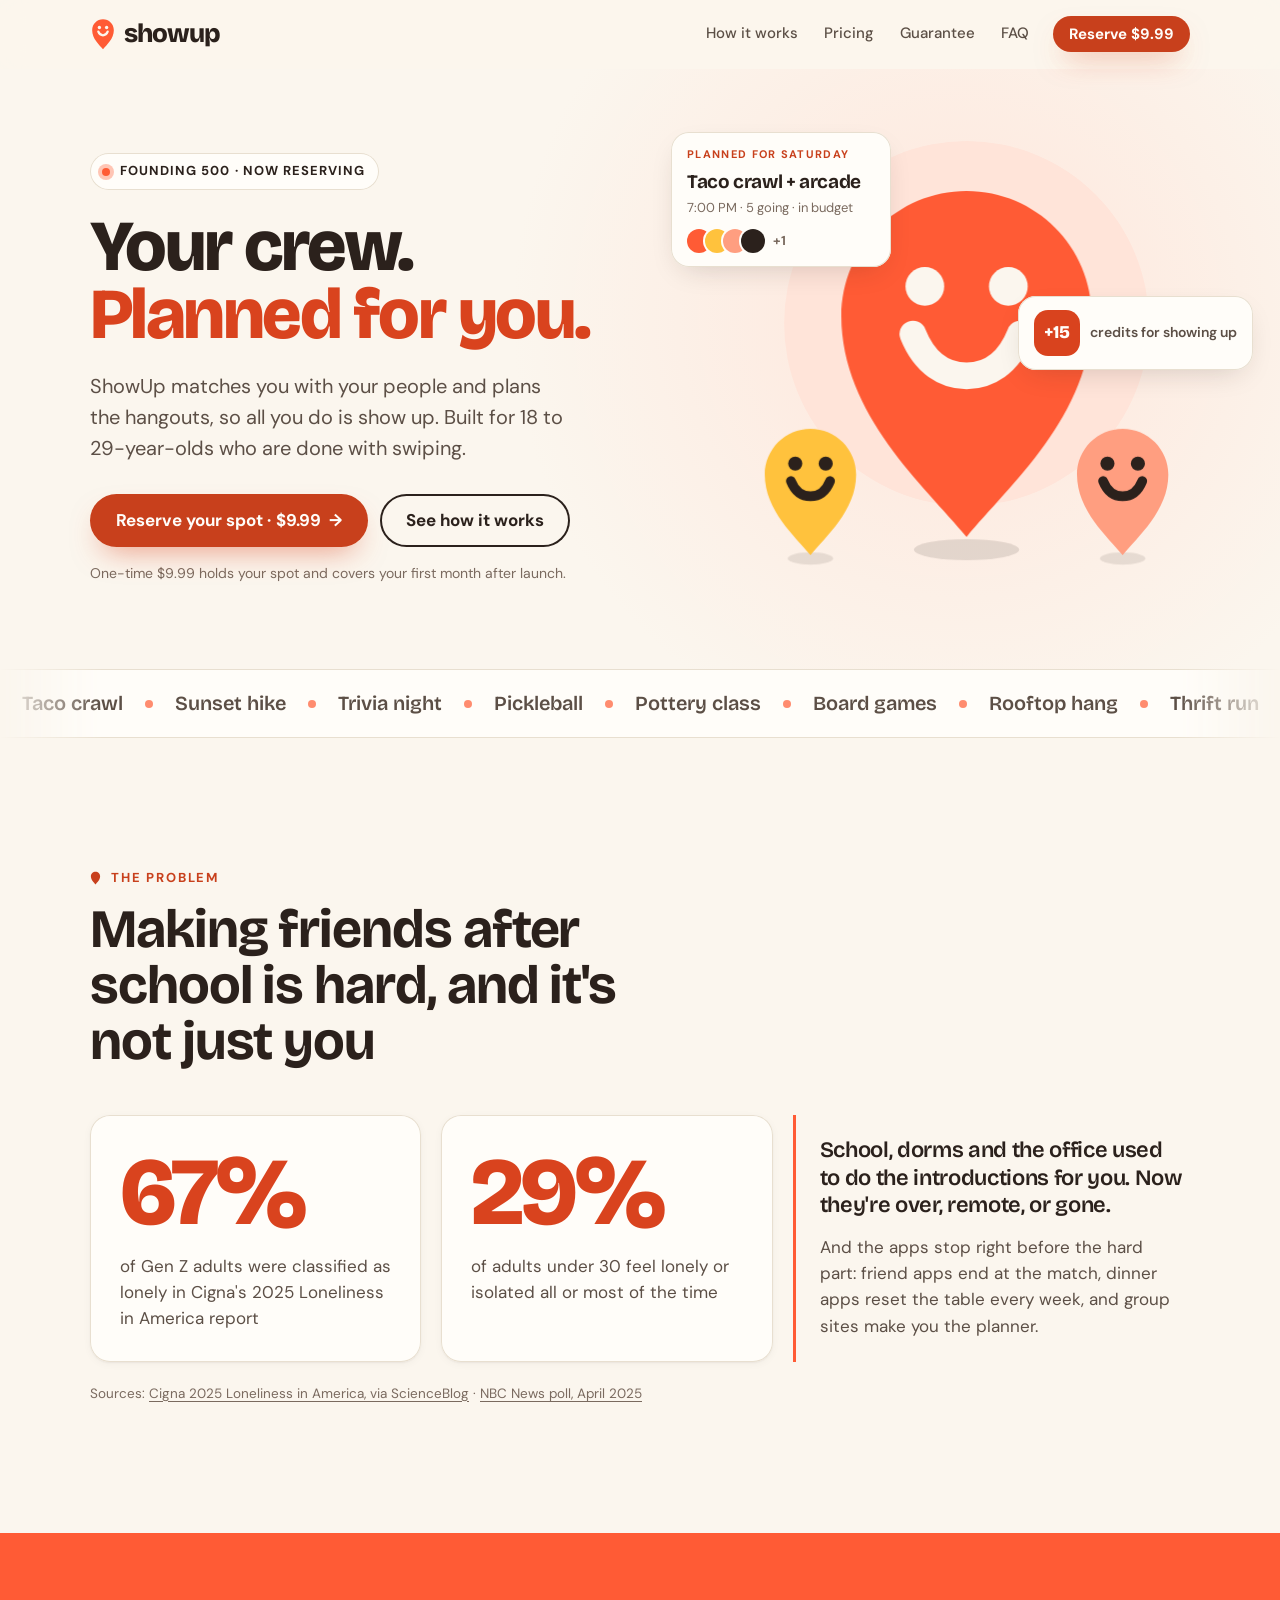
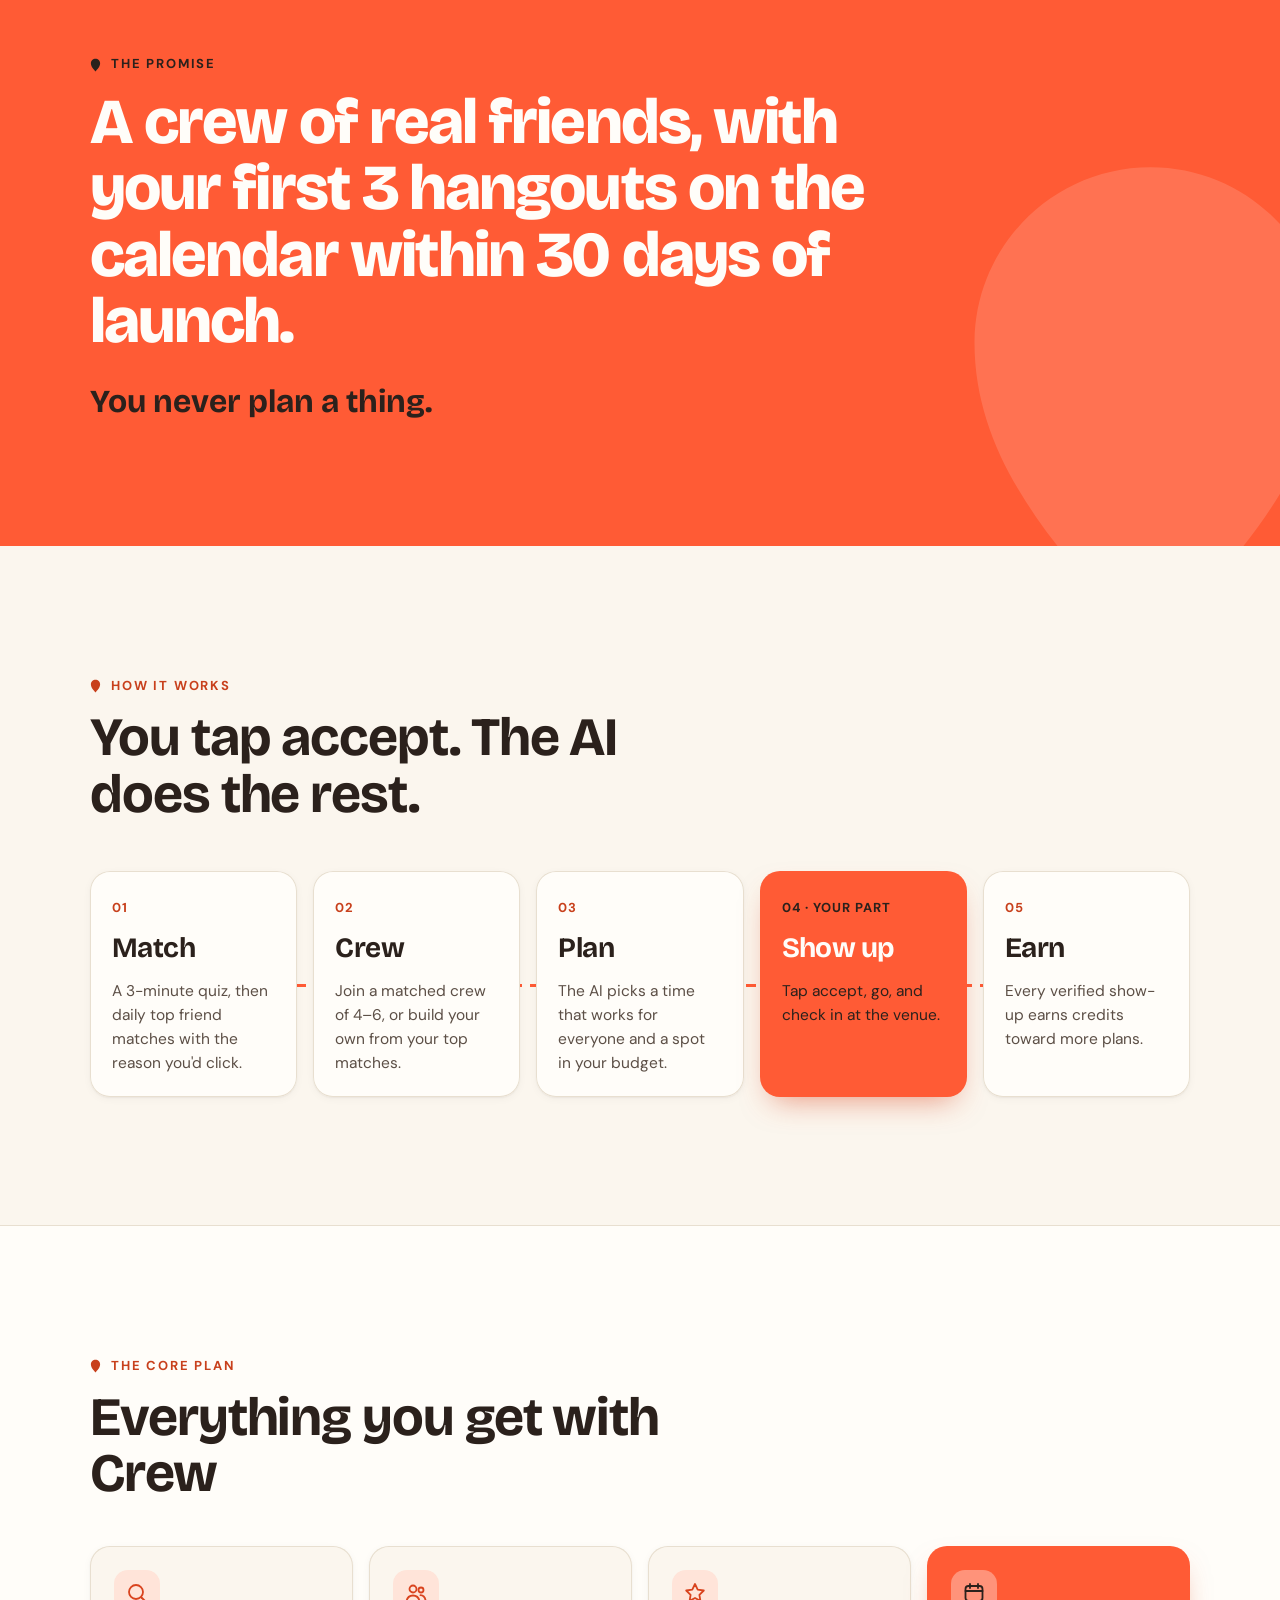
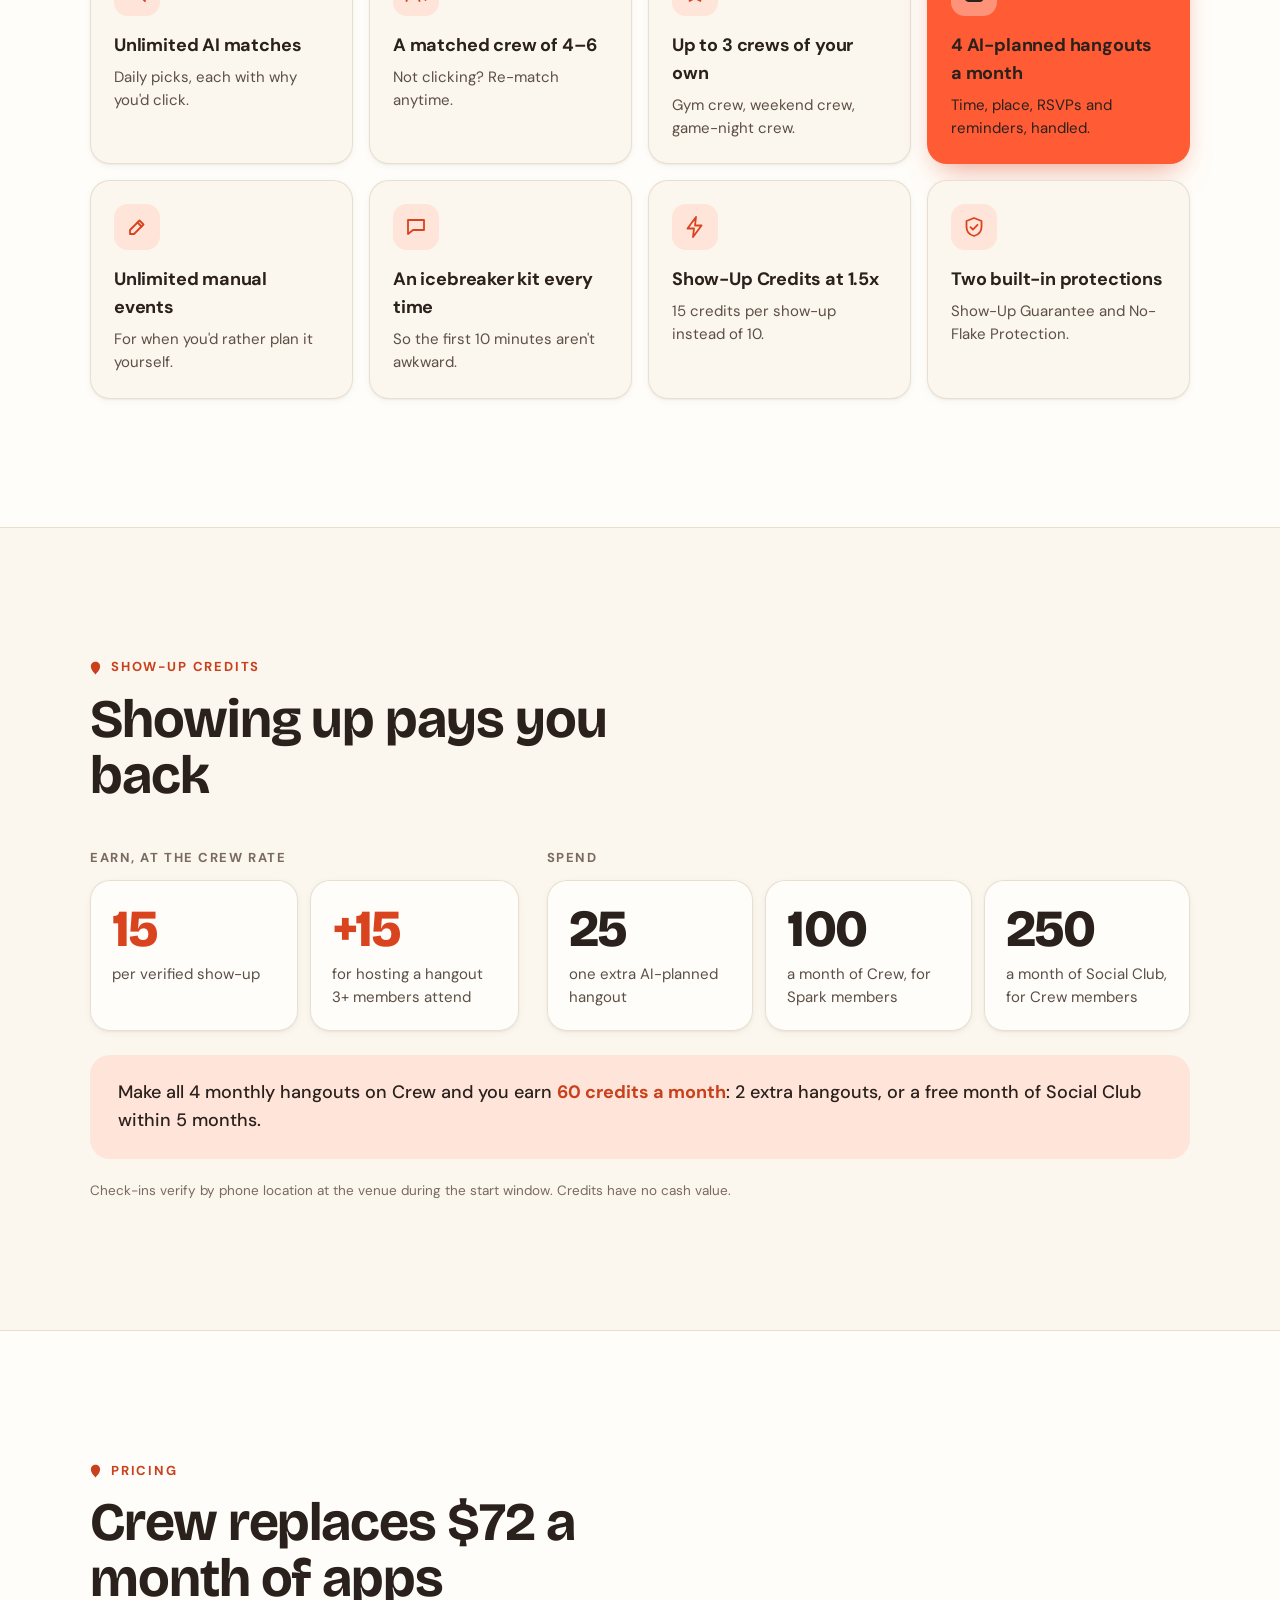
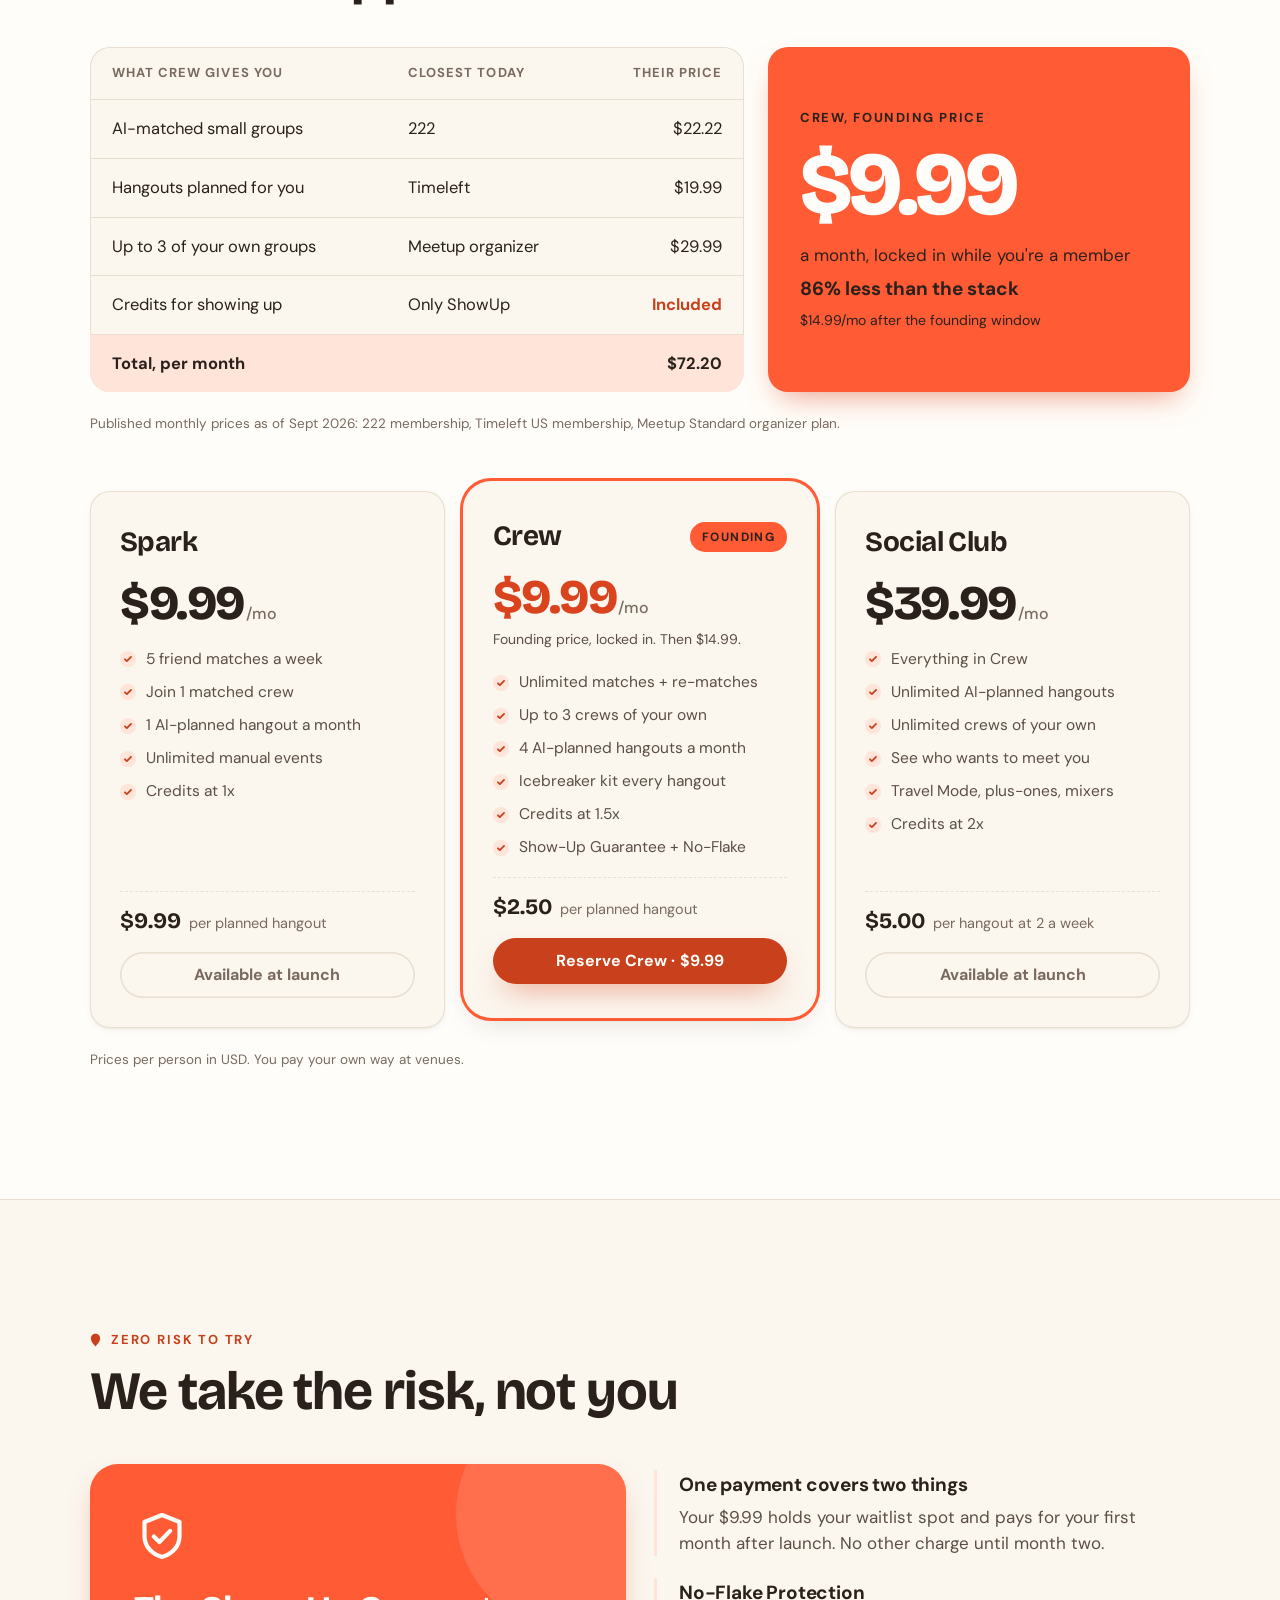
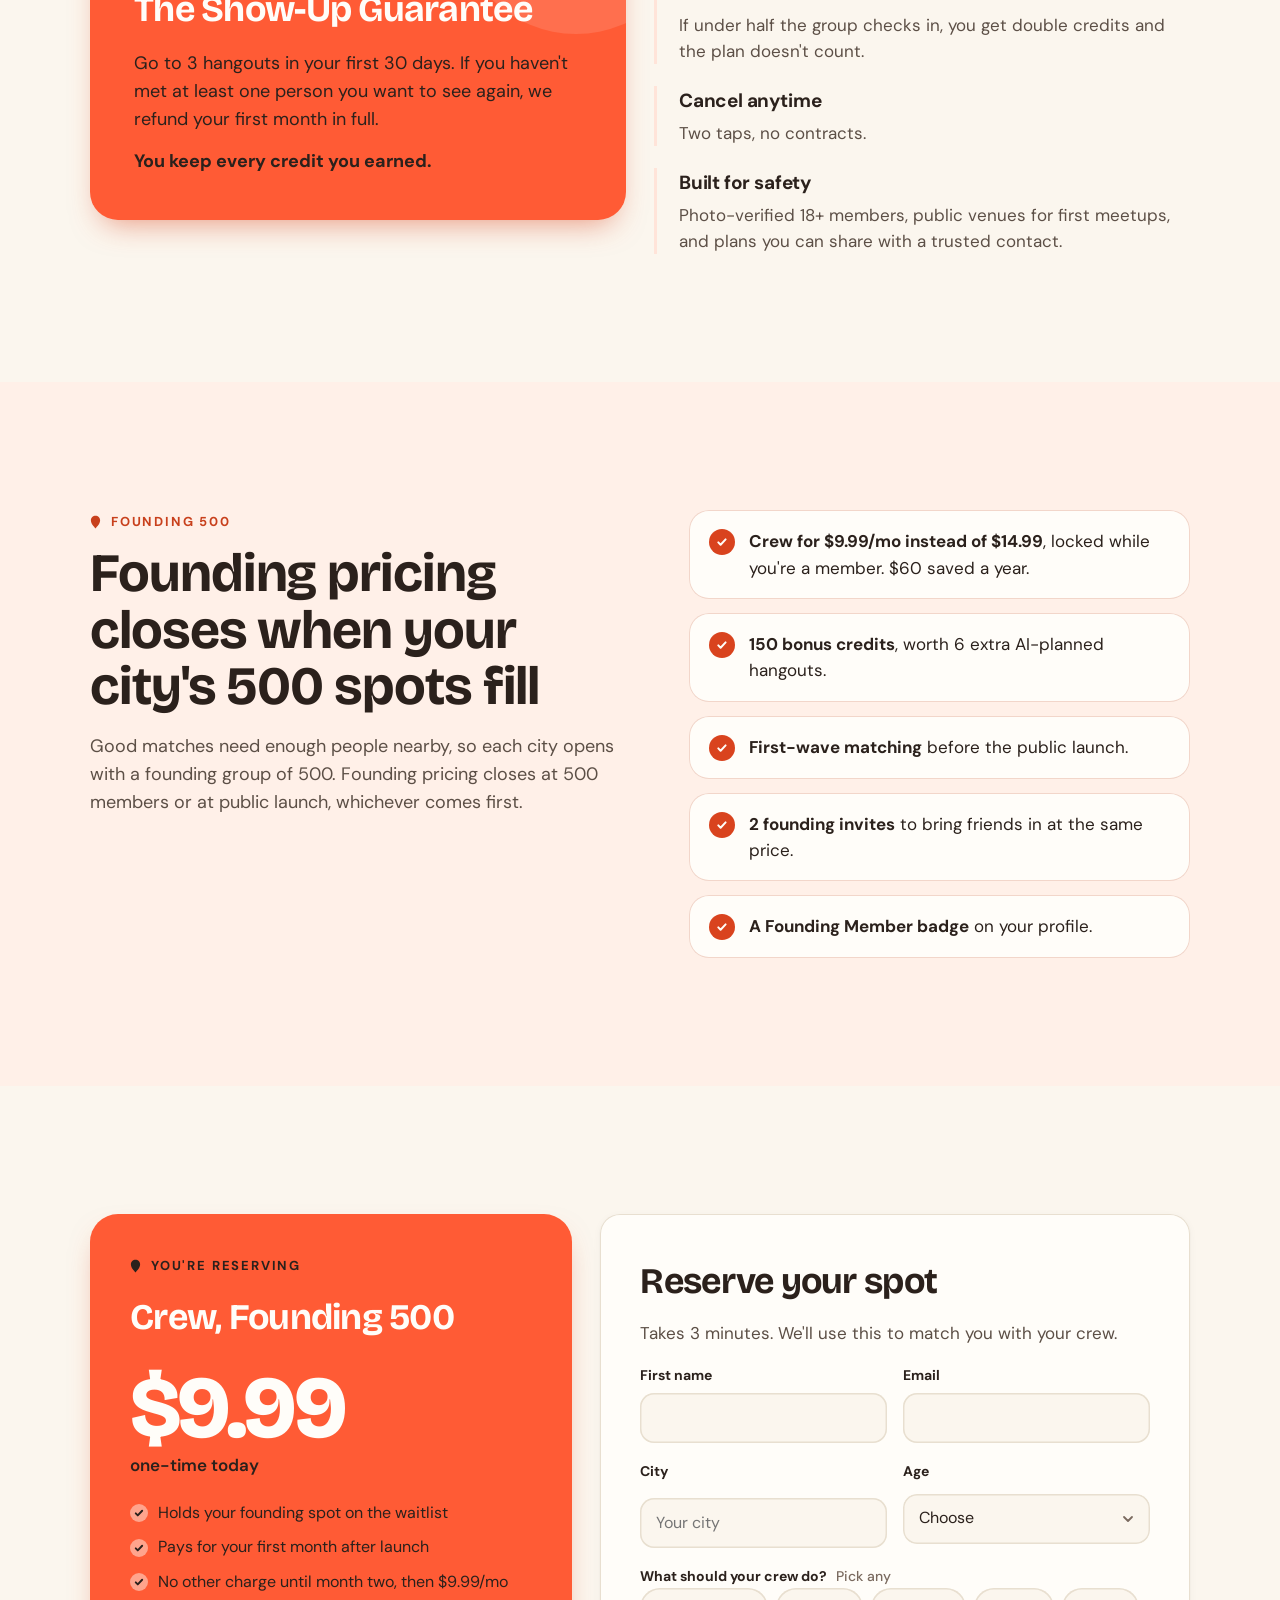
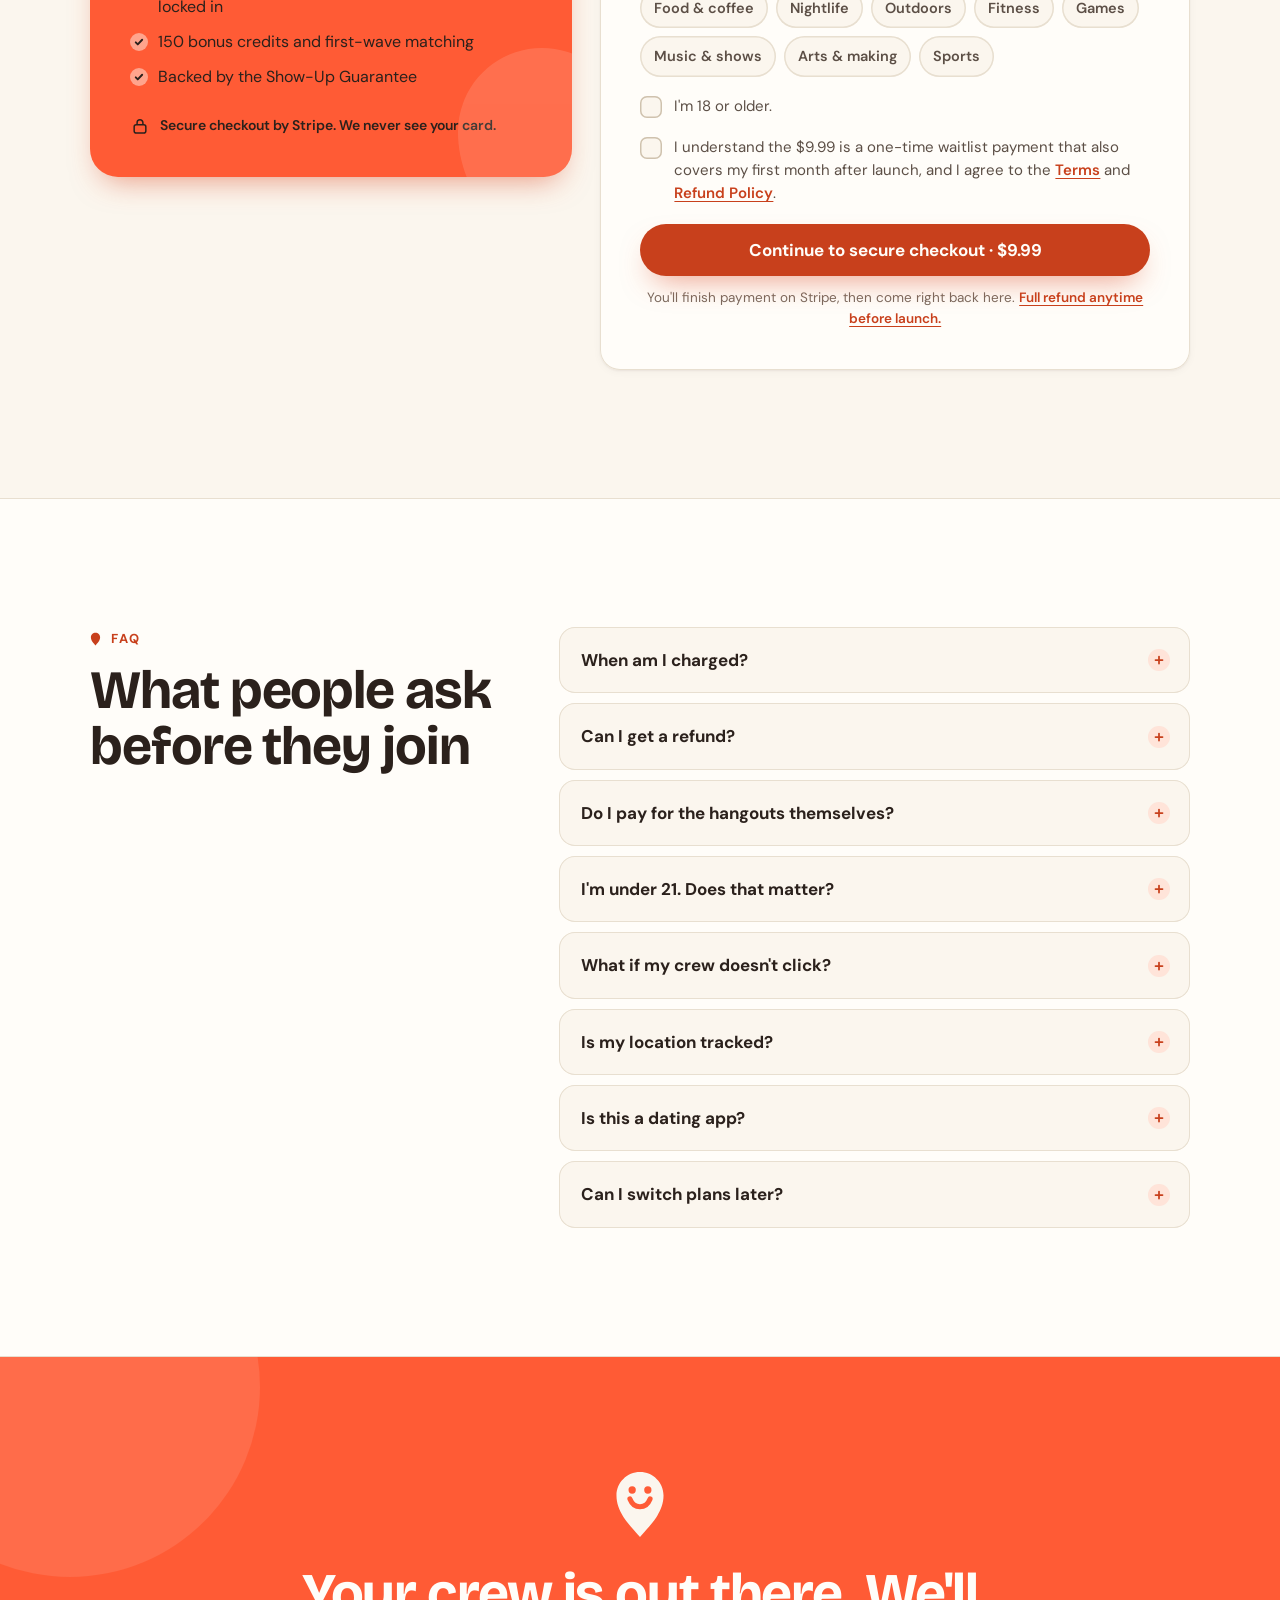
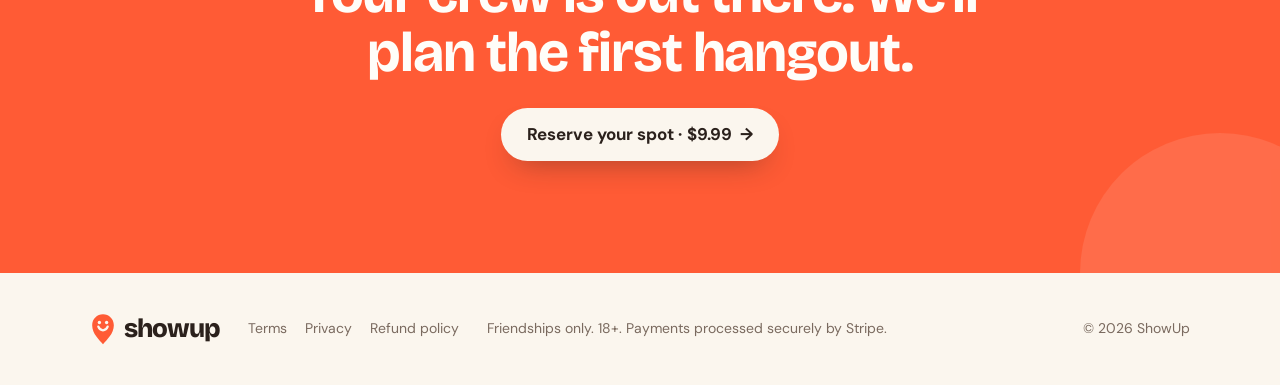
==== commit 004a67f2: "Add refunds and draft Terms, Privacy and Refund Policy pages - Self-serve refund page with private s" ====
--- a/index.html
+++ b/index.html
@@ -375,7 +375,7 @@
           </label>
           <label class="check-row">
             <input type="checkbox" name="agree" required>
-            <span>I understand the <span class="price-label">$9.99</span> is a one-time waitlist payment that also covers my first month after launch.</span>
+            <span>I understand the <span class="price-label">$9.99</span> is a one-time waitlist payment that also covers my first month after launch, and I agree to the <a href="terms.html" target="_blank" rel="noopener">Terms</a> and <a href="refunds.html" target="_blank" rel="noopener">Refund Policy</a>.</span>
           </label>
           <p class="form__error" id="form-error" role="alert" hidden></p>
 
@@ -383,7 +383,7 @@
             <span class="btn__label">Continue to secure checkout · <span class="price-label">$9.99</span></span>
             <span class="btn__spinner" aria-hidden="true"></span>
           </button>
-          <p class="form__fine">You'll finish payment on Stripe, then come right back here.</p>
+          <p class="form__fine">You'll finish payment on Stripe, then come right back here. <a href="refunds.html" target="_blank" rel="noopener">Full refund anytime before launch.</a></p>
         </form>
       </div>
     </section>
@@ -397,6 +397,7 @@
         </div>
         <div class="faq__list">
           <details class="reveal" style="--d:80ms"><summary>When am I charged?</summary><p>Once, <span class="price-label">$9.99</span>, when you reserve. That also pays for your first month after launch. Your next charge is at the start of month two, at the same <span class="price-label">$9.99</span> founding price.</p></details>
+          <details class="reveal" style="--d:100ms"><summary>Can I get a refund?</summary><p>Yes. Before launch you can get a full refund anytime, with one click from your confirmation email. After launch, the Show-Up Guarantee covers your first month. See the <a href="refunds.html">refund policy</a>.</p></details>
           <details class="reveal" style="--d:120ms"><summary>Do I pay for the hangouts themselves?</summary><p>Your plan covers matching and planning. At venues you pay your own way, within a budget you set. Free options like hikes, parks and game nights are always on the table.</p></details>
           <details class="reveal" style="--d:160ms"><summary>I'm under 21. Does that matter?</summary><p>If anyone in a crew is under 21, the planner only picks all-ages spots.</p></details>
           <details class="reveal" style="--d:200ms"><summary>What if my crew doesn't click?</summary><p>Re-match anytime on Crew or Social Club. The Show-Up Guarantee covers your first month.</p></details>
@@ -423,6 +424,11 @@
         <svg class="brand__mark" viewBox="0 0 100 124" aria-hidden="true"><path d="M50 121C36 104 8 80 8 47C8 23.8 26.8 5 50 5C73.2 5 92 23.8 92 47C92 80 64 104 50 121Z" fill="#FF5B35"/><circle cx="36" cy="37" r="6.5" fill="#FBF6EE"/><circle cx="64" cy="37" r="6.5" fill="#FBF6EE"/><path d="M32 53C36 63 43 67 50 67C57 67 64 63 68 53" fill="none" stroke="#FBF6EE" stroke-width="9" stroke-linecap="round"/></svg>
         <span class="brand__word">showup</span>
       </a>
+      <nav class="footer__links" aria-label="Policies">
+        <a href="terms.html">Terms</a>
+        <a href="privacy.html">Privacy</a>
+        <a href="refunds.html">Refund policy</a>
+      </nav>
       <p class="footer__note">Friendships only. 18+. Payments processed securely by Stripe.</p>
       <p class="footer__meta">© <span id="year"></span> ShowUp<span class="contact-wrap" hidden> · <a class="contact-link" href="#"></a></span></p>
     </div>
--- a/assets/css/styles.css
+++ b/assets/css/styles.css
@@ -50,6 +50,7 @@
 p { margin: 0; }
 h1, h2, h3 { margin: 0; font-family: var(--display); color: var(--ink); letter-spacing: -0.02em; }
 ul, ol { margin: 0; padding: 0; list-style: none; }
+[hidden] { display: none !important; }
 button, input, select { font: inherit; color: inherit; }
 ::selection { background: var(--tint); }
 :focus-visible { outline: 3px solid var(--coral); outline-offset: 3px; border-radius: 6px; }
@@ -576,3 +577,52 @@
   .reveal { opacity: 1; transform: none; }
   .marquee__track { animation: none; }
 }
+
+/* ---------- Footer links (all pages) ---------- */
+.footer__links { display: flex; flex-wrap: wrap; gap: 6px 18px; font-size: 14px; }
+.footer__links a { color: var(--quiet); text-decoration: none; }
+.footer__links a:hover { color: var(--ink); text-decoration: underline; text-underline-offset: 3px; }
+.footer--compact { border-top: 1px solid var(--line); padding: 28px 0; }
+
+/* ---------- Success + refund pages ---------- */
+.success__fine { margin-top: 22px; font-size: 14.5px; color: var(--quiet); }
+.success__fine a { color: var(--quiet); text-underline-offset: 3px; }
+.success__fine a:hover { color: var(--ink); }
+.refund__facts { margin-top: 26px; text-align: left; display: grid; gap: 10px; }
+.refund__facts li { display: flex; gap: 12px; align-items: flex-start; padding: 13px 16px; border-radius: 14px; background: var(--cream); box-shadow: inset 0 0 0 1px var(--line); color: var(--body); font-size: 16px; }
+.refund__facts li::before { content: ""; flex: none; width: 8px; height: 8px; margin-top: 9px; border-radius: 50%; background: var(--coral); }
+.btn[disabled] { opacity: .55; pointer-events: none; }
+
+/* ---------- Legal pages ---------- */
+.legal { padding: clamp(36px, 6vw, 72px) 0 clamp(56px, 8vw, 96px); }
+.legal__inner { max-width: 780px; }
+.legal__tabs { display: flex; flex-wrap: wrap; gap: 8px; margin-bottom: 28px; }
+.legal__tabs a { padding: 8px 16px; border-radius: 999px; font-size: 14.5px; font-weight: 600; color: var(--body); text-decoration: none; background: var(--paper); box-shadow: inset 0 0 0 1px var(--line); }
+.legal__tabs a:hover { color: var(--ink); box-shadow: inset 0 0 0 1.5px var(--ink); }
+.legal__tabs a[aria-current="page"] { background: var(--ink); color: var(--cream); box-shadow: none; }
+.legal h1 { font-size: clamp(40px, 6vw, 64px); line-height: 1.02; margin-top: 8px; }
+.legal__updated { margin-top: 14px; color: var(--quiet); font-size: 15px; }
+.legal__summary { margin-top: 30px; padding: 22px 24px; border-radius: var(--r); background: var(--peach); box-shadow: inset 0 0 0 1px var(--line-peach); }
+.legal__summary h2 { font-size: 19px; margin-bottom: 12px; }
+.legal__summary ul { display: grid; gap: 8px; }
+.legal__summary li { position: relative; padding-left: 20px; color: var(--ink); font-size: 16px; }
+.legal__summary li::before { content: ""; position: absolute; left: 0; top: .62em; width: 8px; height: 8px; border-radius: 50%; background: var(--coral); }
+.legal__body h2 { font-size: clamp(22px, 2.6vw, 28px); margin: 44px 0 12px; scroll-margin-top: 90px; }
+.legal__body h3 { font-size: 18px; margin: 22px 0 6px; }
+.legal__body p, .legal__body li { color: var(--body); font-size: 16.5px; line-height: 1.7; }
+.legal__body p + p, .legal__body ul + p, .legal__body p + ul { margin-top: 12px; }
+.legal__body ul { display: grid; gap: 8px; }
+.legal__body ul li { position: relative; padding-left: 20px; }
+.legal__body ul li::before { content: ""; position: absolute; left: 2px; top: .72em; width: 6px; height: 6px; border-radius: 50%; background: var(--coral); }
+.legal__body a { color: var(--coral-ink); text-underline-offset: 3px; }
+.legal__body strong { color: var(--ink); }
+.legal__callout { margin-top: 14px; padding: 16px 18px; border-left: 4px solid var(--coral); background: var(--paper); border-radius: 0 14px 14px 0; box-shadow: inset 0 0 0 1px var(--line); }
+.fill--empty { background: #FFF3C4; box-shadow: inset 0 -2px 0 var(--yellow); border-radius: 4px; padding: 0 4px; color: var(--ink); font-weight: 600; text-decoration: none; }
+@media (max-width: 600px) {
+  .legal__summary { padding: 18px; }
+  .legal__body p, .legal__body li { font-size: 16px; }
+}
+.success h1:focus { outline: none; }
+.check-row a, .form__fine a, .faq__list a { color: var(--coral-ink); text-underline-offset: 3px; font-weight: 600; }
+.check-row a:hover, .form__fine a:hover, .faq__list a:hover { color: var(--ink); }
+.refund h1 { font-size: clamp(34px, 4.4vw, 50px); }
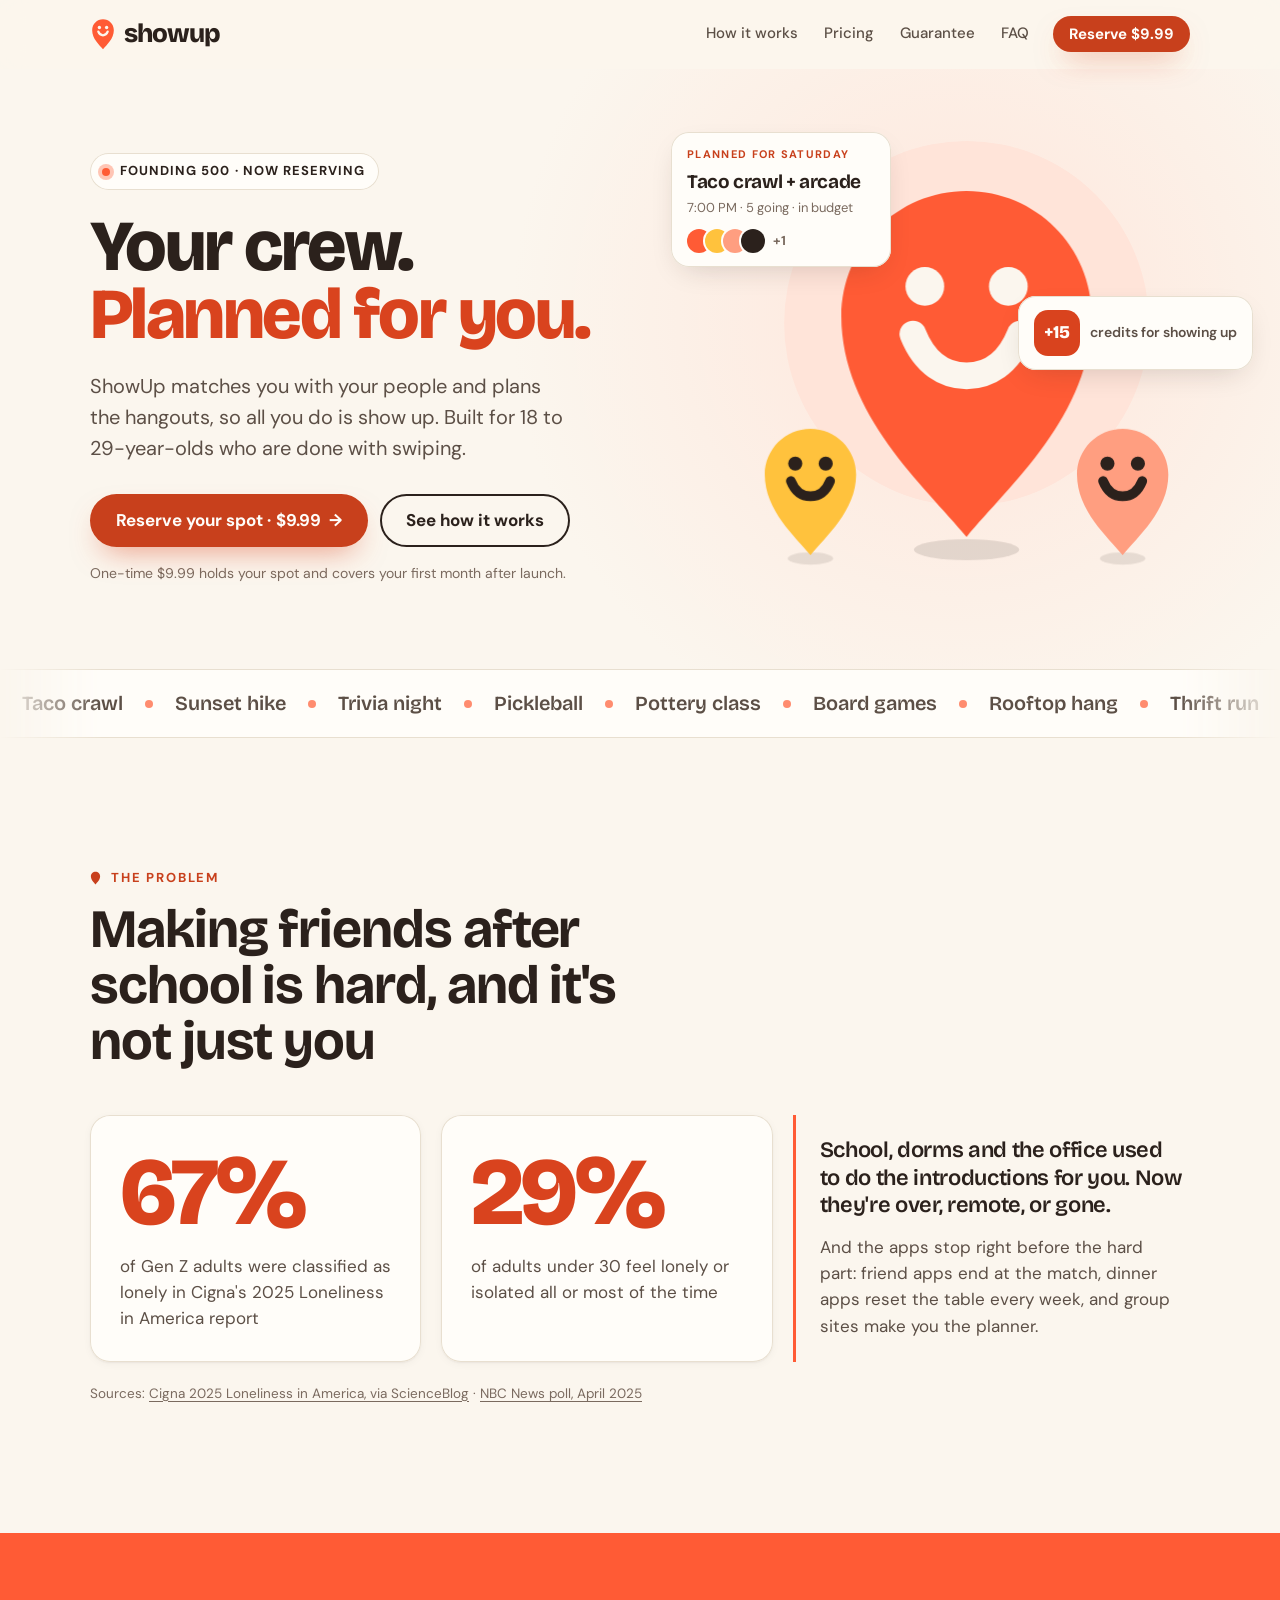
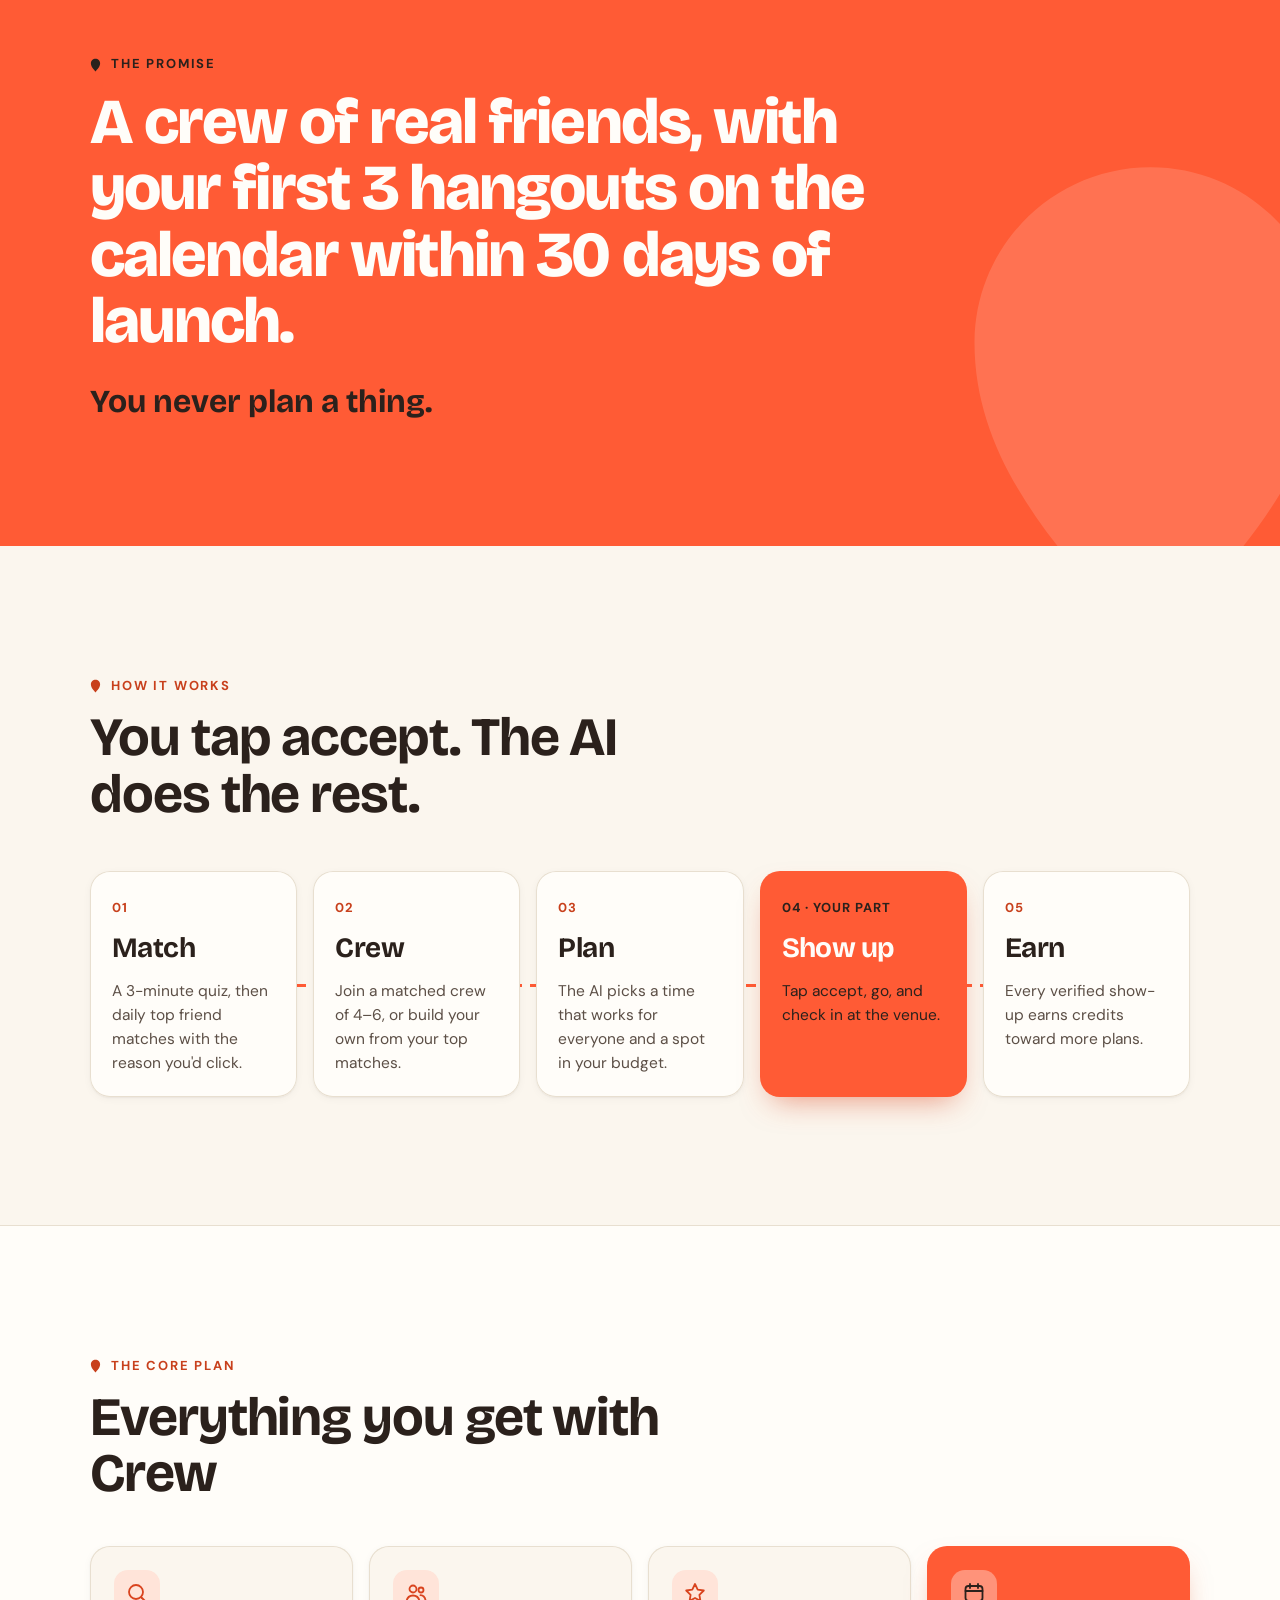
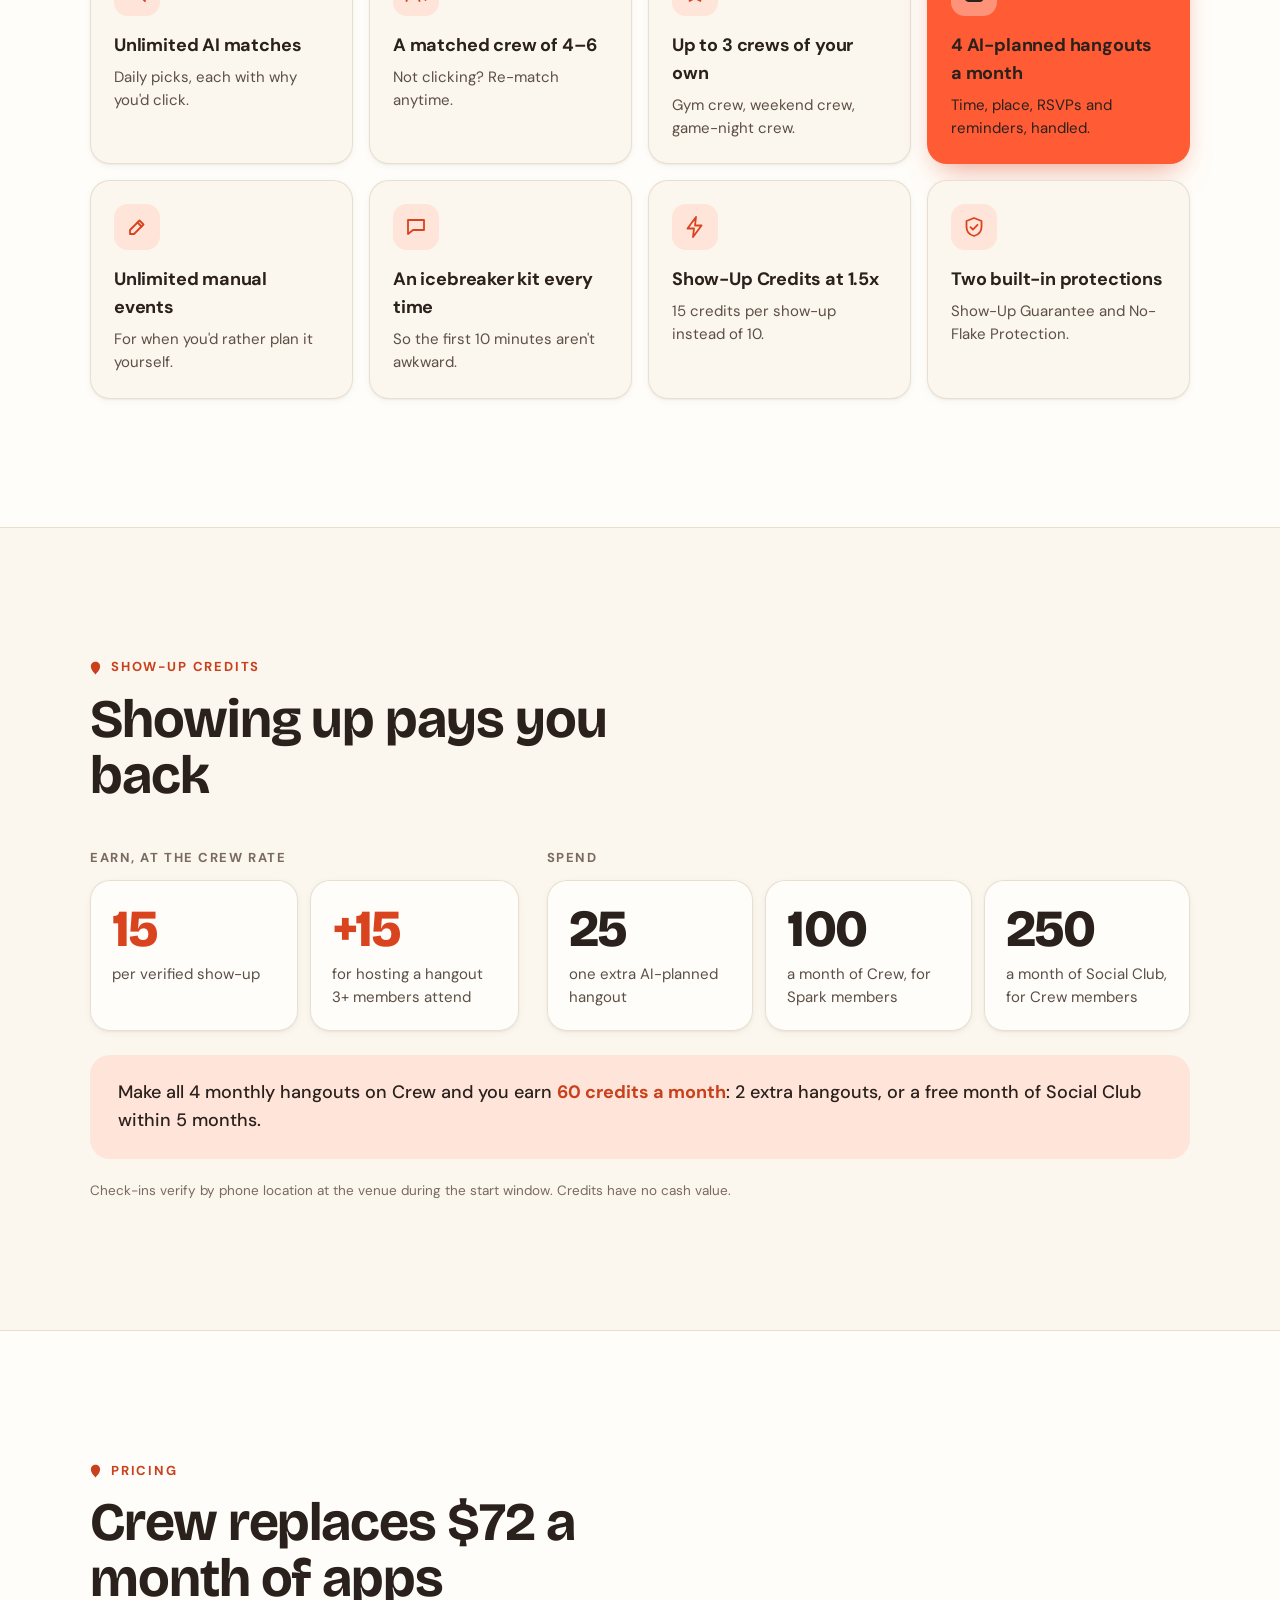
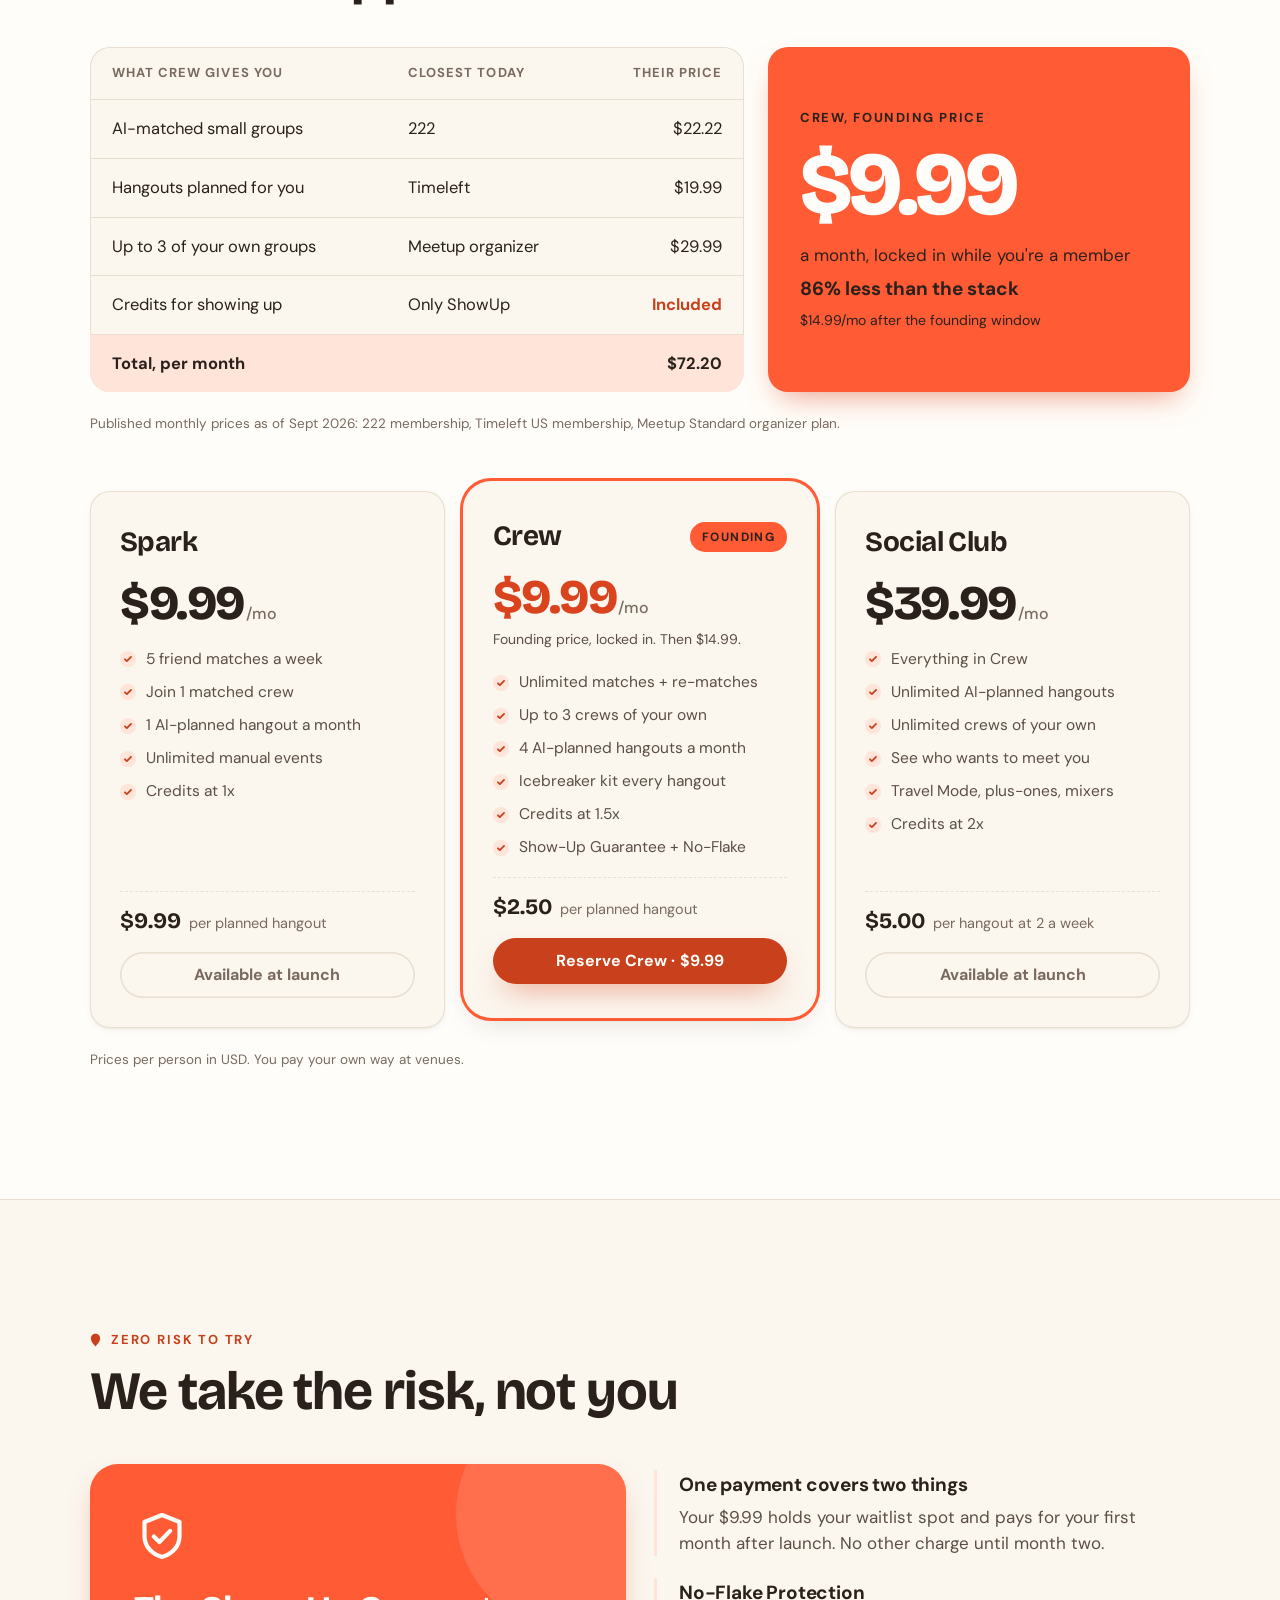
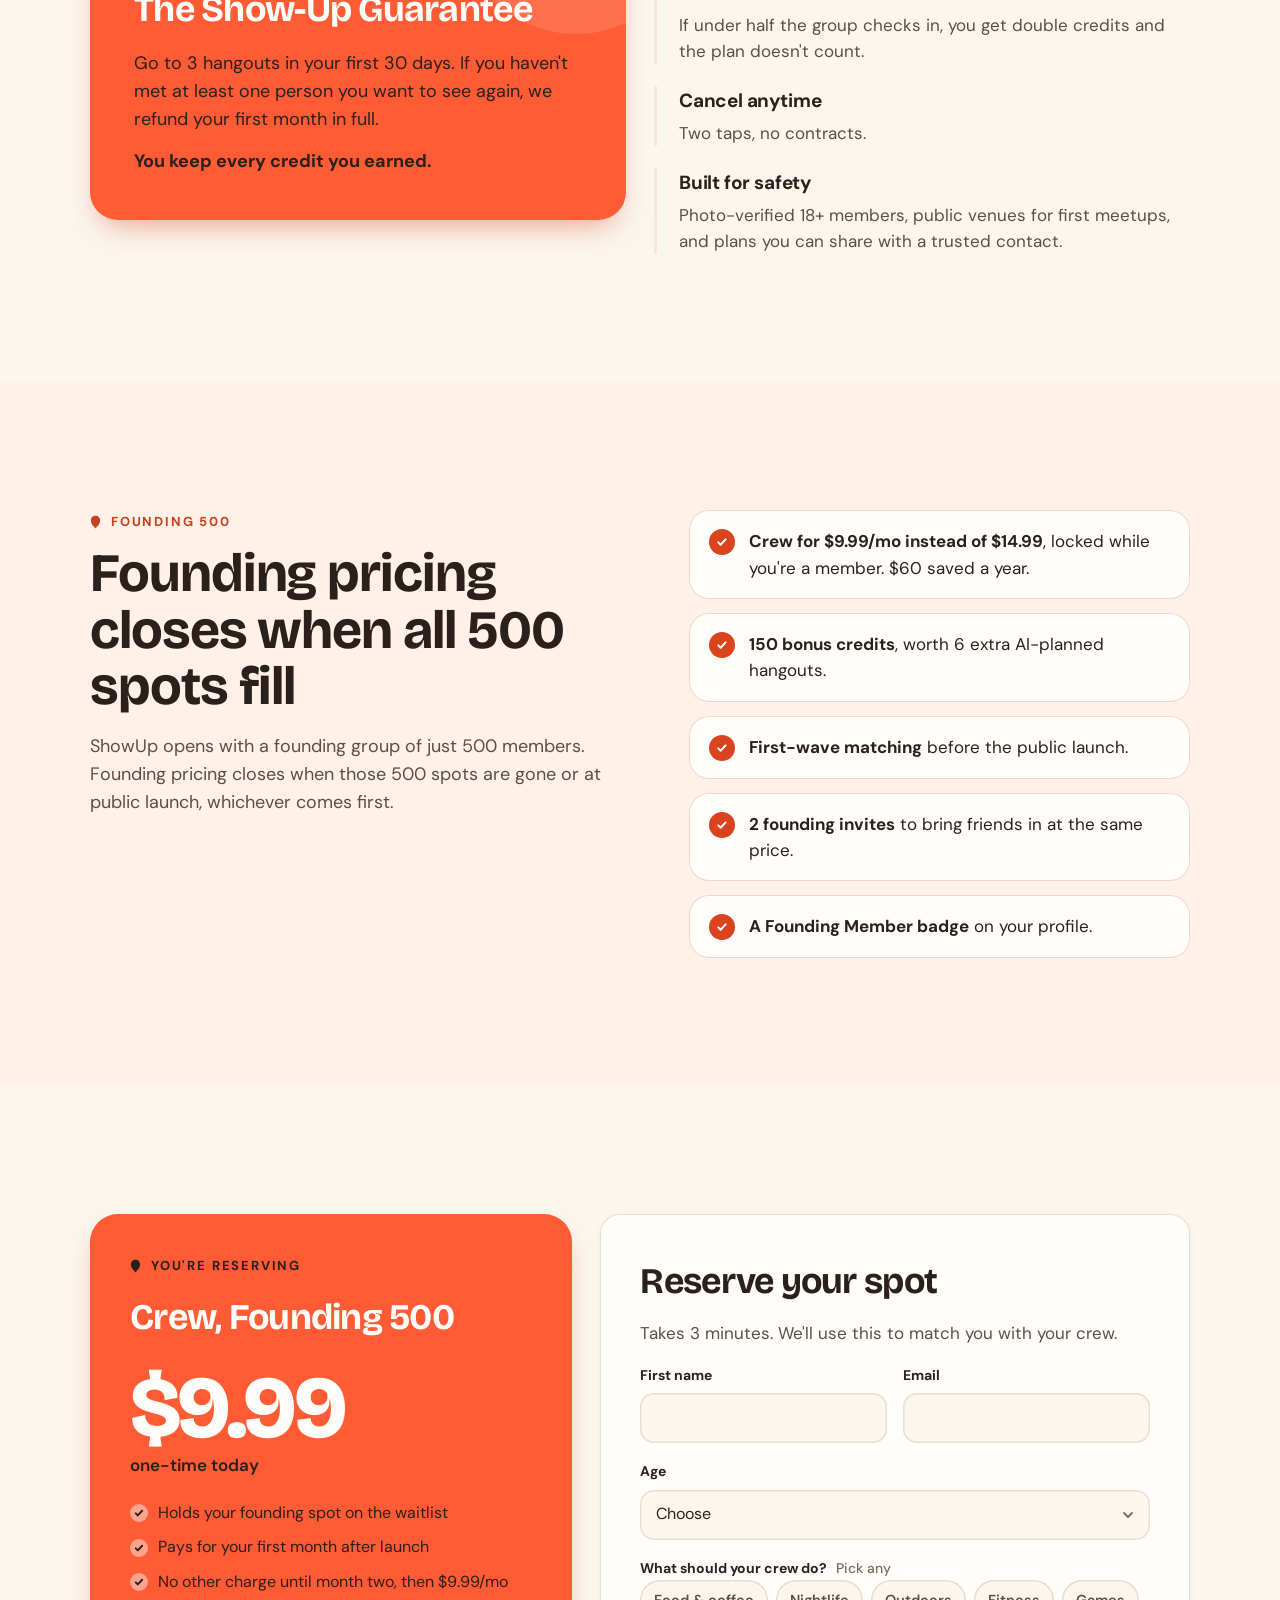
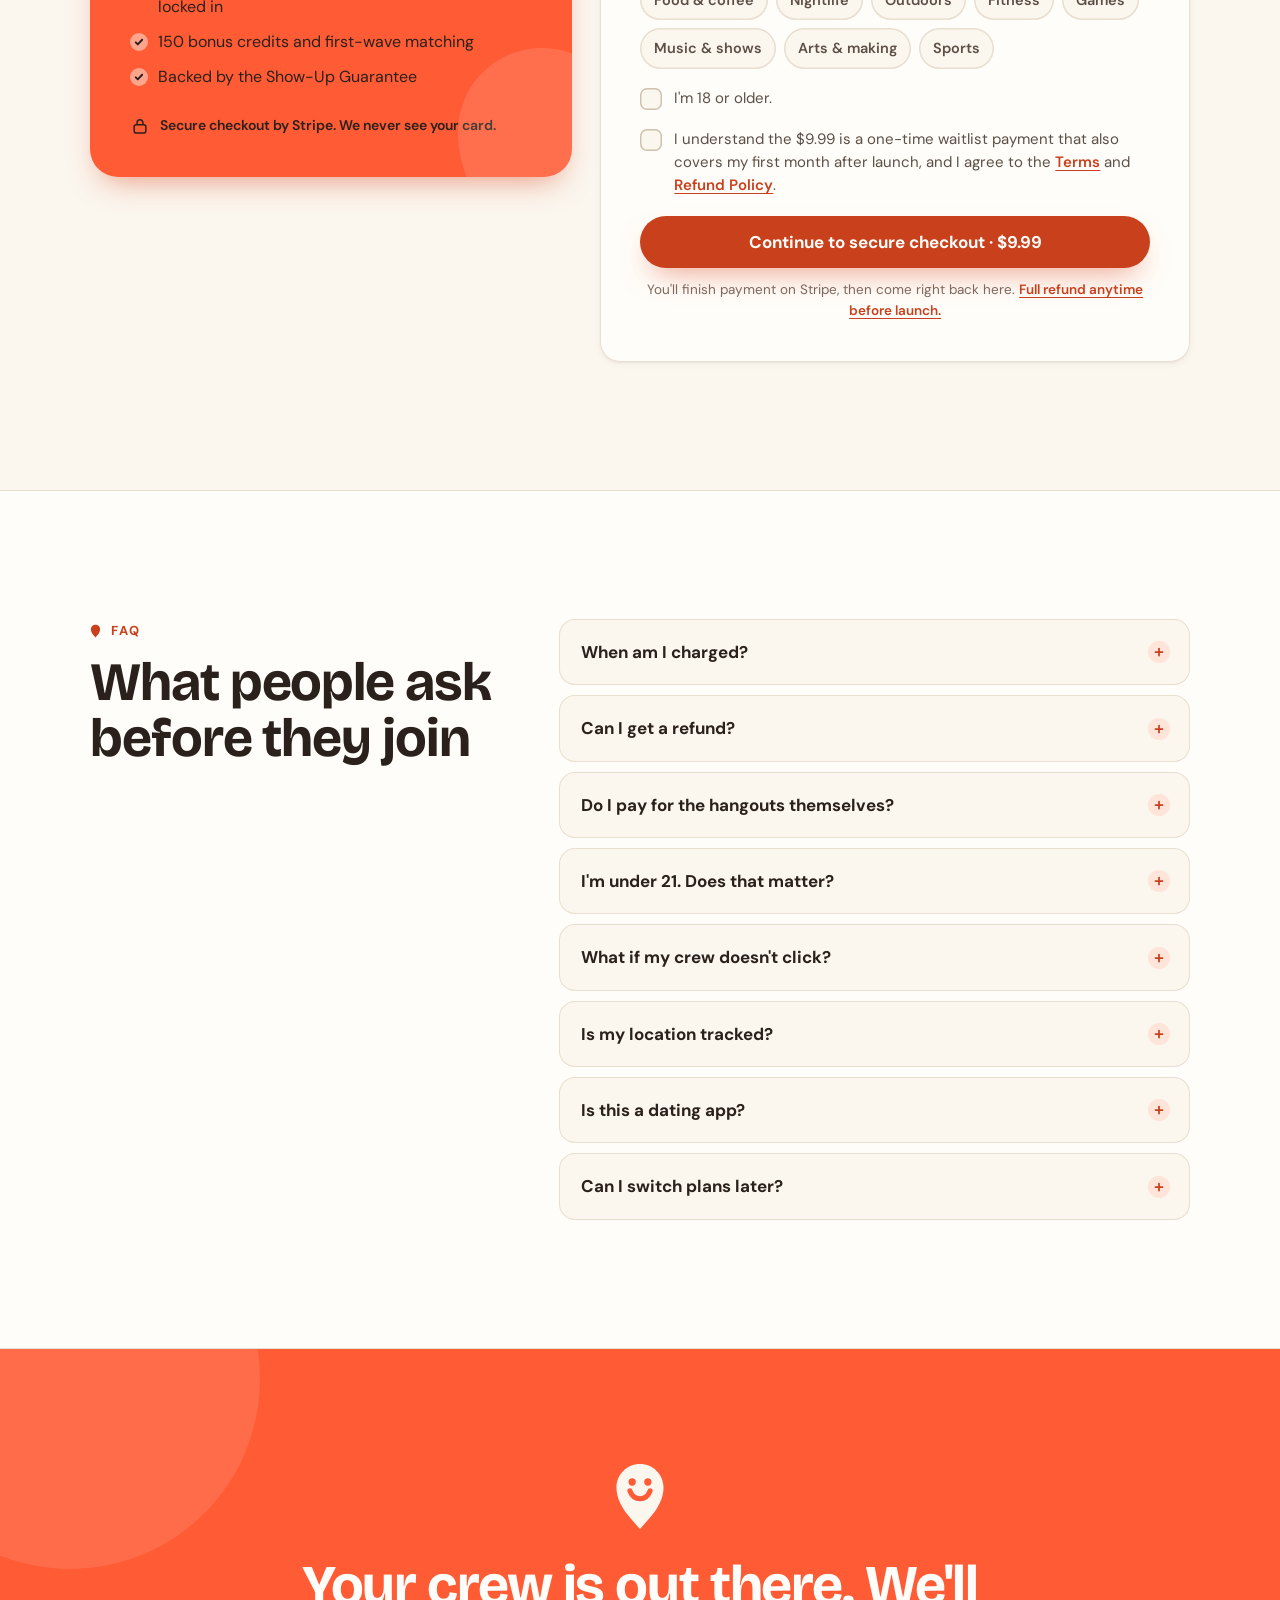
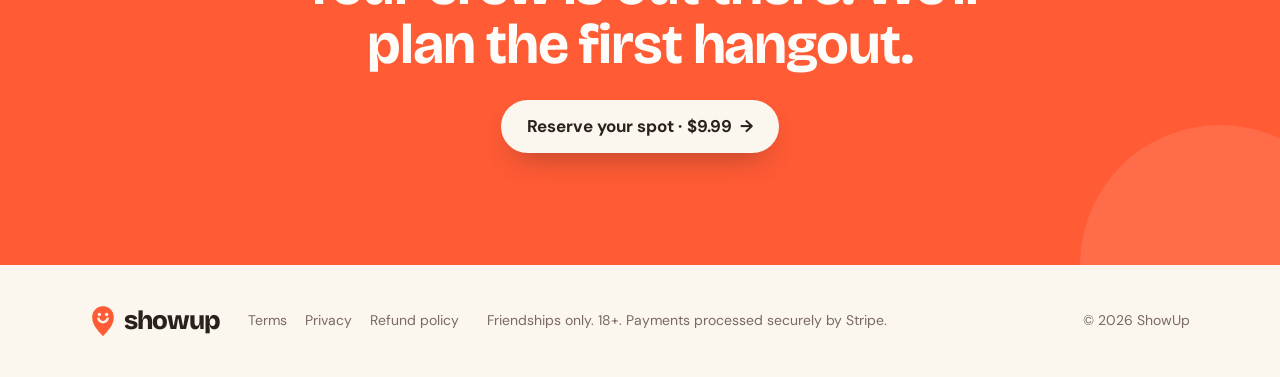
==== commit f0a092d2: "Make it one Founding 500 instead of 500 per city - Remove the city field, per-city counter and city " ====
--- a/index.html
+++ b/index.html
@@ -282,11 +282,11 @@
       <div class="wrap founding">
         <div class="founding__left">
           <p class="eyebrow reveal">Founding 500</p>
-          <h2 class="h2 reveal" style="--d:60ms">Founding pricing closes when your city's <span class="cap-label">500</span> spots fill</h2>
-          <p class="founding__why reveal" style="--d:120ms">Good matches need enough people nearby, so each city opens with a founding group of <span class="cap-label">500</span>. Founding pricing closes at <span class="cap-label">500</span> members or at public launch, whichever comes first.</p>
+          <h2 class="h2 reveal" style="--d:60ms">Founding pricing closes when all <span class="cap-label">500</span> spots fill</h2>
+          <p class="founding__why reveal" style="--d:120ms">ShowUp opens with a founding group of just <span class="cap-label">500</span> members. Founding pricing closes when those <span class="cap-label">500</span> spots are gone or at public launch, whichever comes first.</p>
           <div class="spots reveal" style="--d:180ms" id="spots" hidden>
-            <p class="spots__title">Founding spots left</p>
-            <div class="spots__list" id="spots-list"></div>
+            <div class="spot__row"><span class="spots__title">Founding spots left</span><span id="spots-count"></span></div>
+            <div class="bar"><div class="bar__fill"></div></div>
           </div>
         </div>
         <ul class="bonuses">
@@ -320,6 +320,7 @@
         <form class="form card reveal" id="reserve-form" style="--d:100ms" novalidate>
           <h2 class="form__title">Reserve your spot</h2>
           <p class="form__lead">Takes 3 minutes. We'll use this to match you with your crew.</p>
+          <p class="spots-note" id="spots-note" hidden></p>
 
           <div class="field-row">
             <label class="field">
@@ -334,26 +335,17 @@
             </label>
           </div>
 
-          <div class="field-row">
-            <label class="field" id="city-field">
-              <span class="field__label">City</span>
-              <select name="city" id="city-select" required></select>
-              <input name="cityText" id="city-text" placeholder="Your city" maxlength="80" autocomplete="address-level2" hidden>
-              <span class="field__error">Pick your city.</span>
-            </label>
-            <label class="field">
-              <span class="field__label">Age</span>
-              <select name="age" required>
-                <option value="" selected disabled>Choose</option>
-                <option>18–21</option>
-                <option>22–25</option>
-                <option>26–29</option>
-                <option>30+</option>
-              </select>
-              <span class="field__error">Pick your age range.</span>
-            </label>
-          </div>
-          <p class="city-spots" id="city-spots" hidden></p>
+          <label class="field">
+            <span class="field__label">Age</span>
+            <select name="age" required>
+              <option value="" selected disabled>Choose</option>
+              <option>18–21</option>
+              <option>22–25</option>
+              <option>26–29</option>
+              <option>30+</option>
+            </select>
+            <span class="field__error">Pick your age range.</span>
+          </label>
 
           <fieldset class="field">
             <legend class="field__label">What should your crew do? <span class="field__hint">Pick any</span></legend>
--- a/assets/css/styles.css
+++ b/assets/css/styles.css
@@ -361,9 +361,8 @@
   flex: none; width: 26px; height: 26px; border-radius: 50%; margin-top: 1px; background: var(--coral-deep)
   url("data:image/svg+xml,%3Csvg xmlns='http://www.w3.org/2000/svg' viewBox='0 0 16 16'%3E%3Cpath d='M4.3 8.4l2.3 2.3 5-5.3' fill='none' stroke='%23FFFDF9' stroke-width='2' stroke-linecap='round' stroke-linejoin='round'/%3E%3C/svg%3E") center / 16px no-repeat;
 }
-.spots { margin-top: 30px; }
-.spots__title { font-size: 13px; font-weight: 700; letter-spacing: .12em; text-transform: uppercase; color: var(--quiet); margin-bottom: 12px; }
-.spots__list { display: grid; gap: 12px; max-width: 460px; }
+.spots { margin-top: 30px; max-width: 460px; }
+.spots__title { font-size: 13px; font-weight: 700; letter-spacing: .12em; text-transform: uppercase; color: var(--quiet); }
 .spot__row { display: flex; justify-content: space-between; font-weight: 600; font-size: 15px; margin-bottom: 6px; }
 .spot__row span:last-child { color: var(--coral-ink); font-variant-numeric: tabular-nums; }
 .bar { height: 10px; border-radius: 999px; background: var(--paper); box-shadow: inset 0 0 0 1px var(--line-peach); overflow: hidden; }
@@ -410,11 +409,10 @@
 }
 .field input:hover, .field select:hover { box-shadow: inset 0 0 0 1.5px #D8CCB9; }
 .field input:focus, .field select:focus { outline: none; background: var(--paper); box-shadow: inset 0 0 0 2px var(--coral); }
-.field #city-text { margin-top: 8px; }
 .field__error { display: none; font-size: 13px; color: var(--coral-ink); font-weight: 600; }
 .field.is-invalid .field__error { display: block; }
 .field.is-invalid input, .field.is-invalid select { box-shadow: inset 0 0 0 2px var(--coral-ink); }
-.city-spots { margin-top: -6px; font-size: 14px; font-weight: 600; color: var(--coral-ink); }
+.spots-note { margin-top: -6px; font-size: 14px; font-weight: 600; color: var(--coral-ink); }
 
 .chips { display: flex; flex-wrap: wrap; gap: 8px; }
 .chip { position: relative; cursor: pointer; }
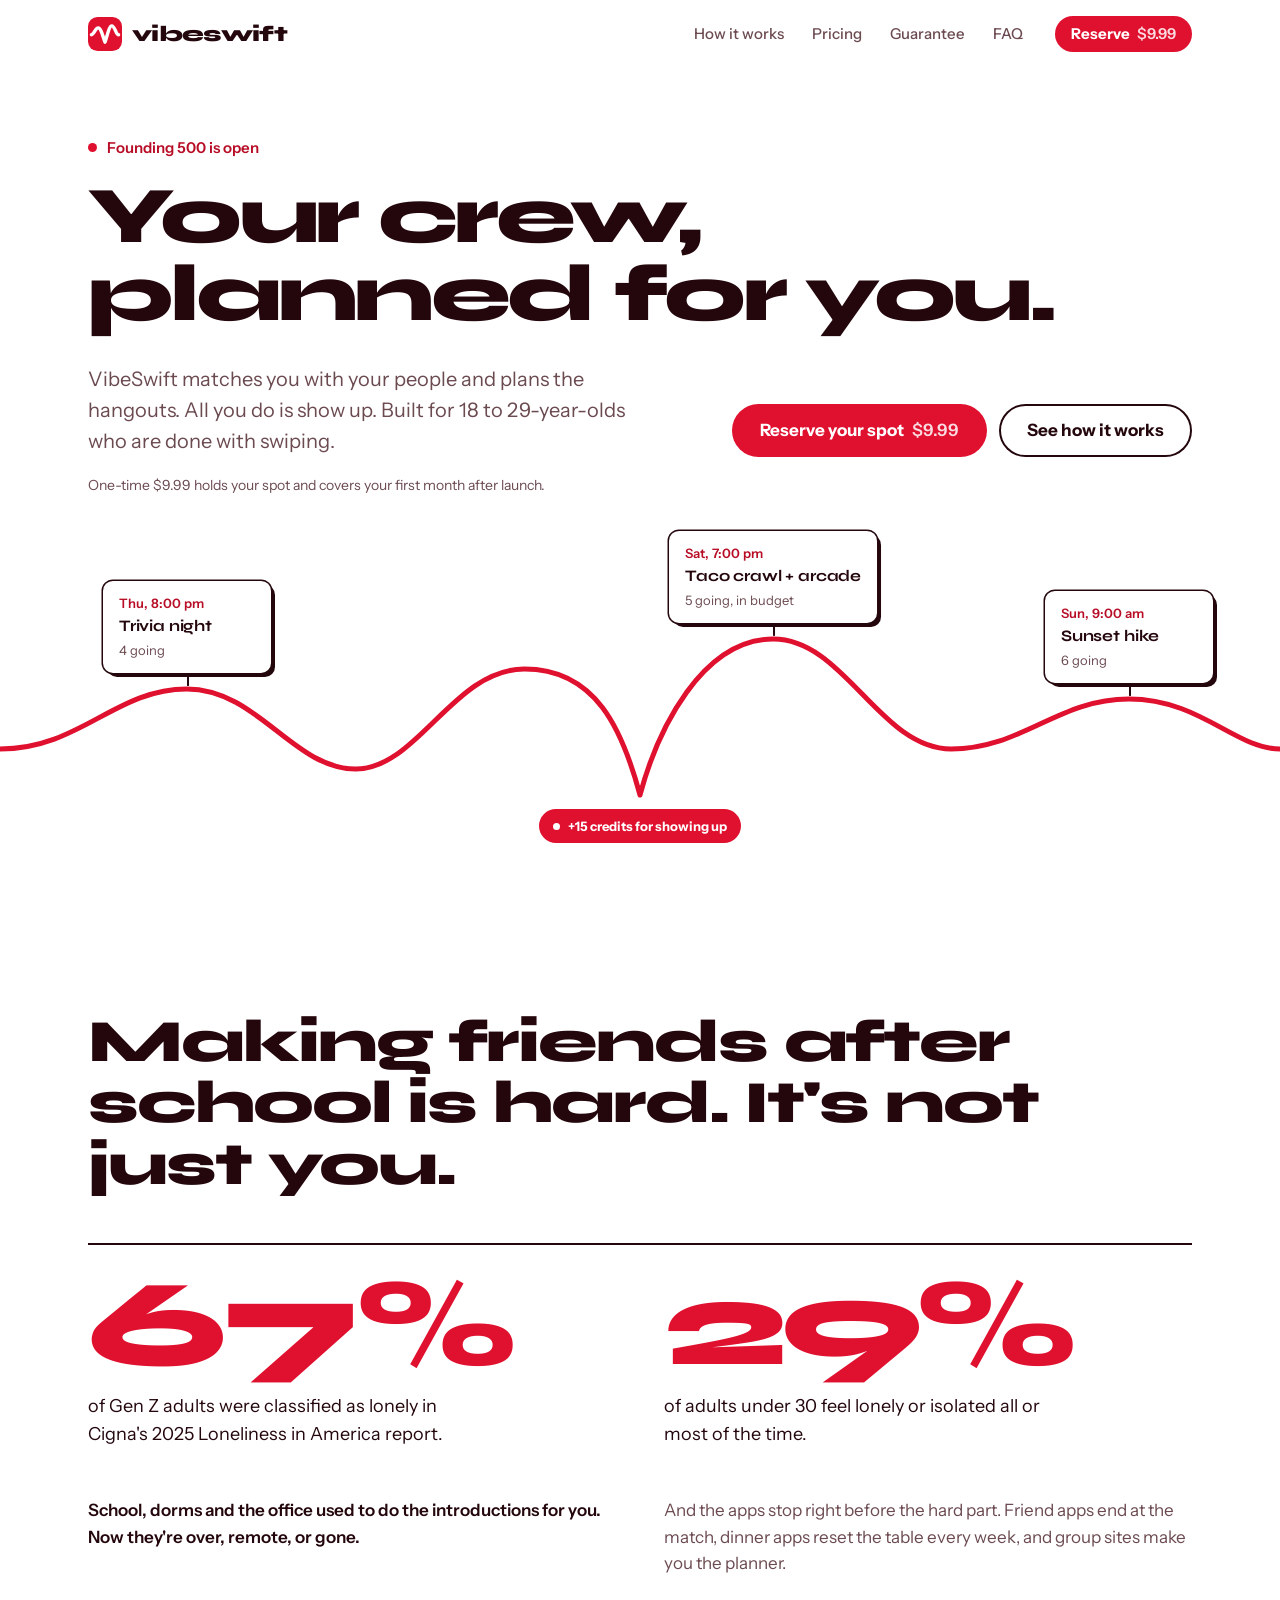
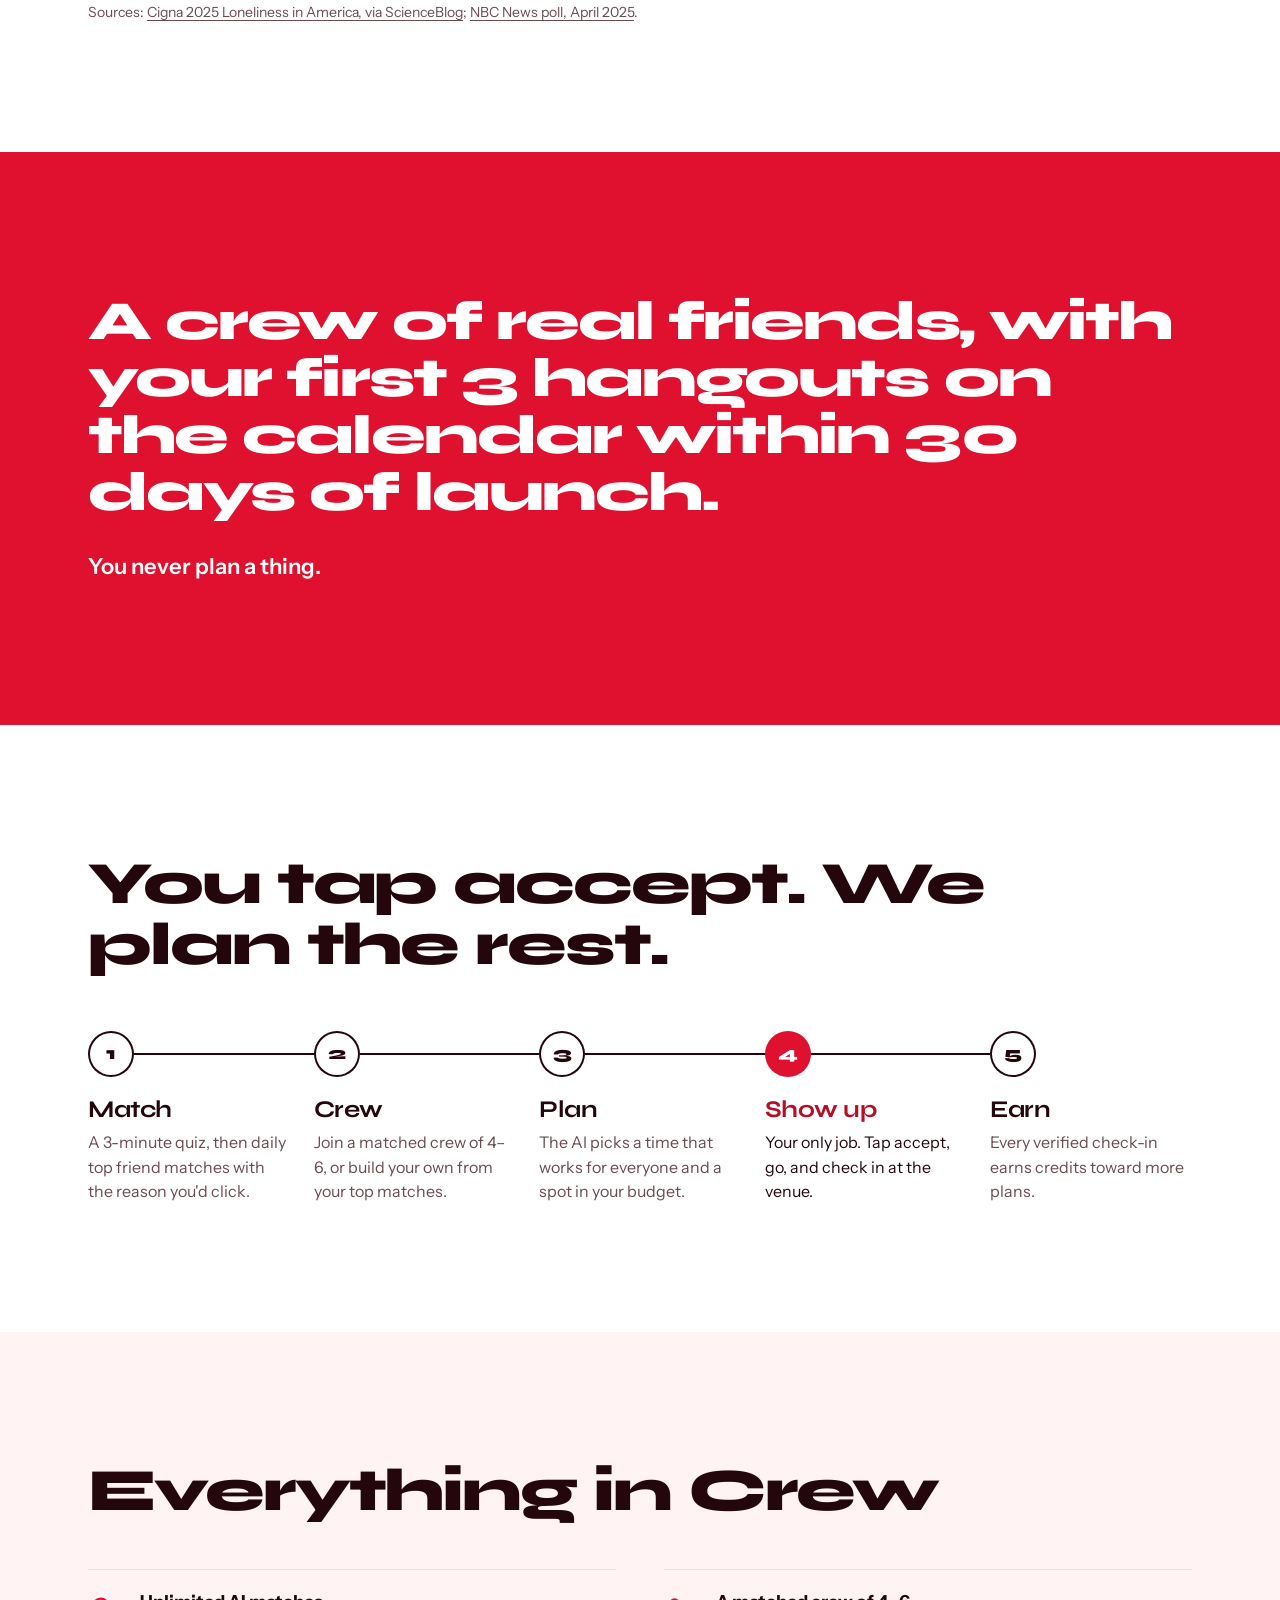
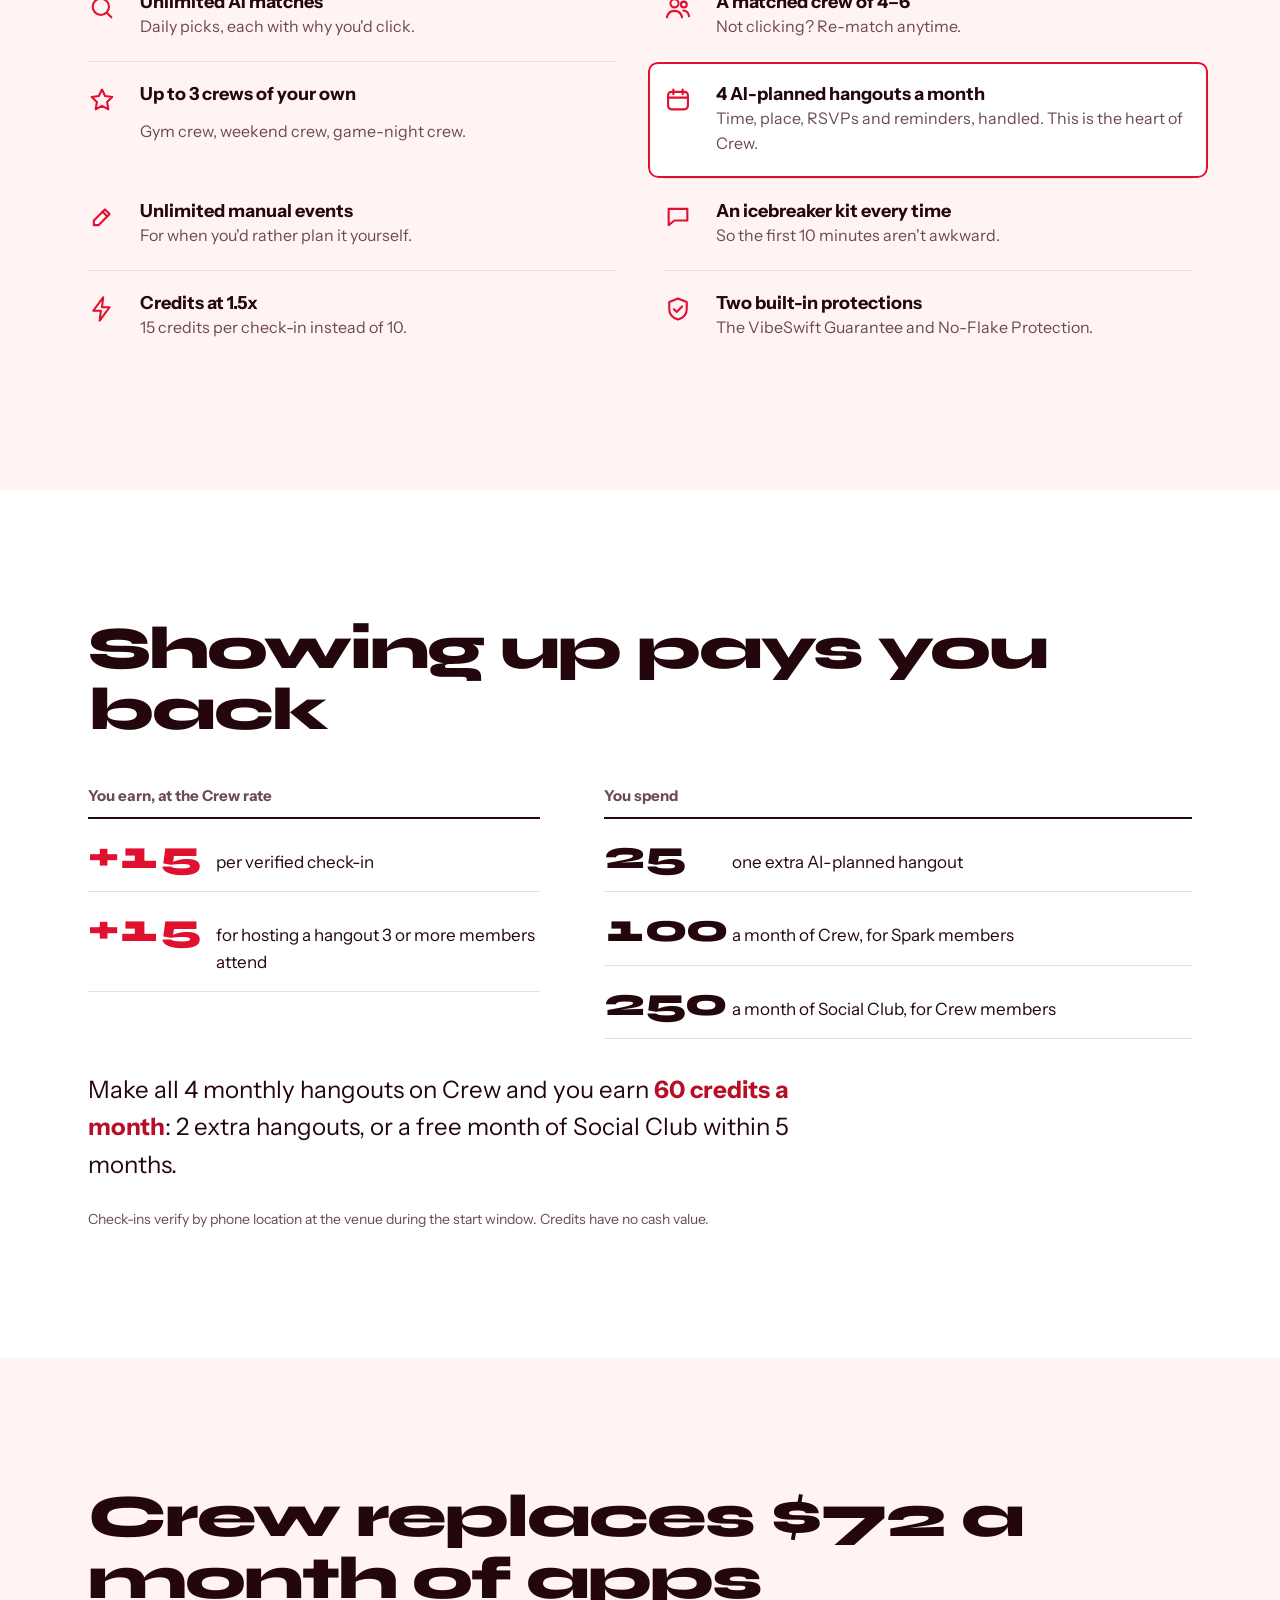
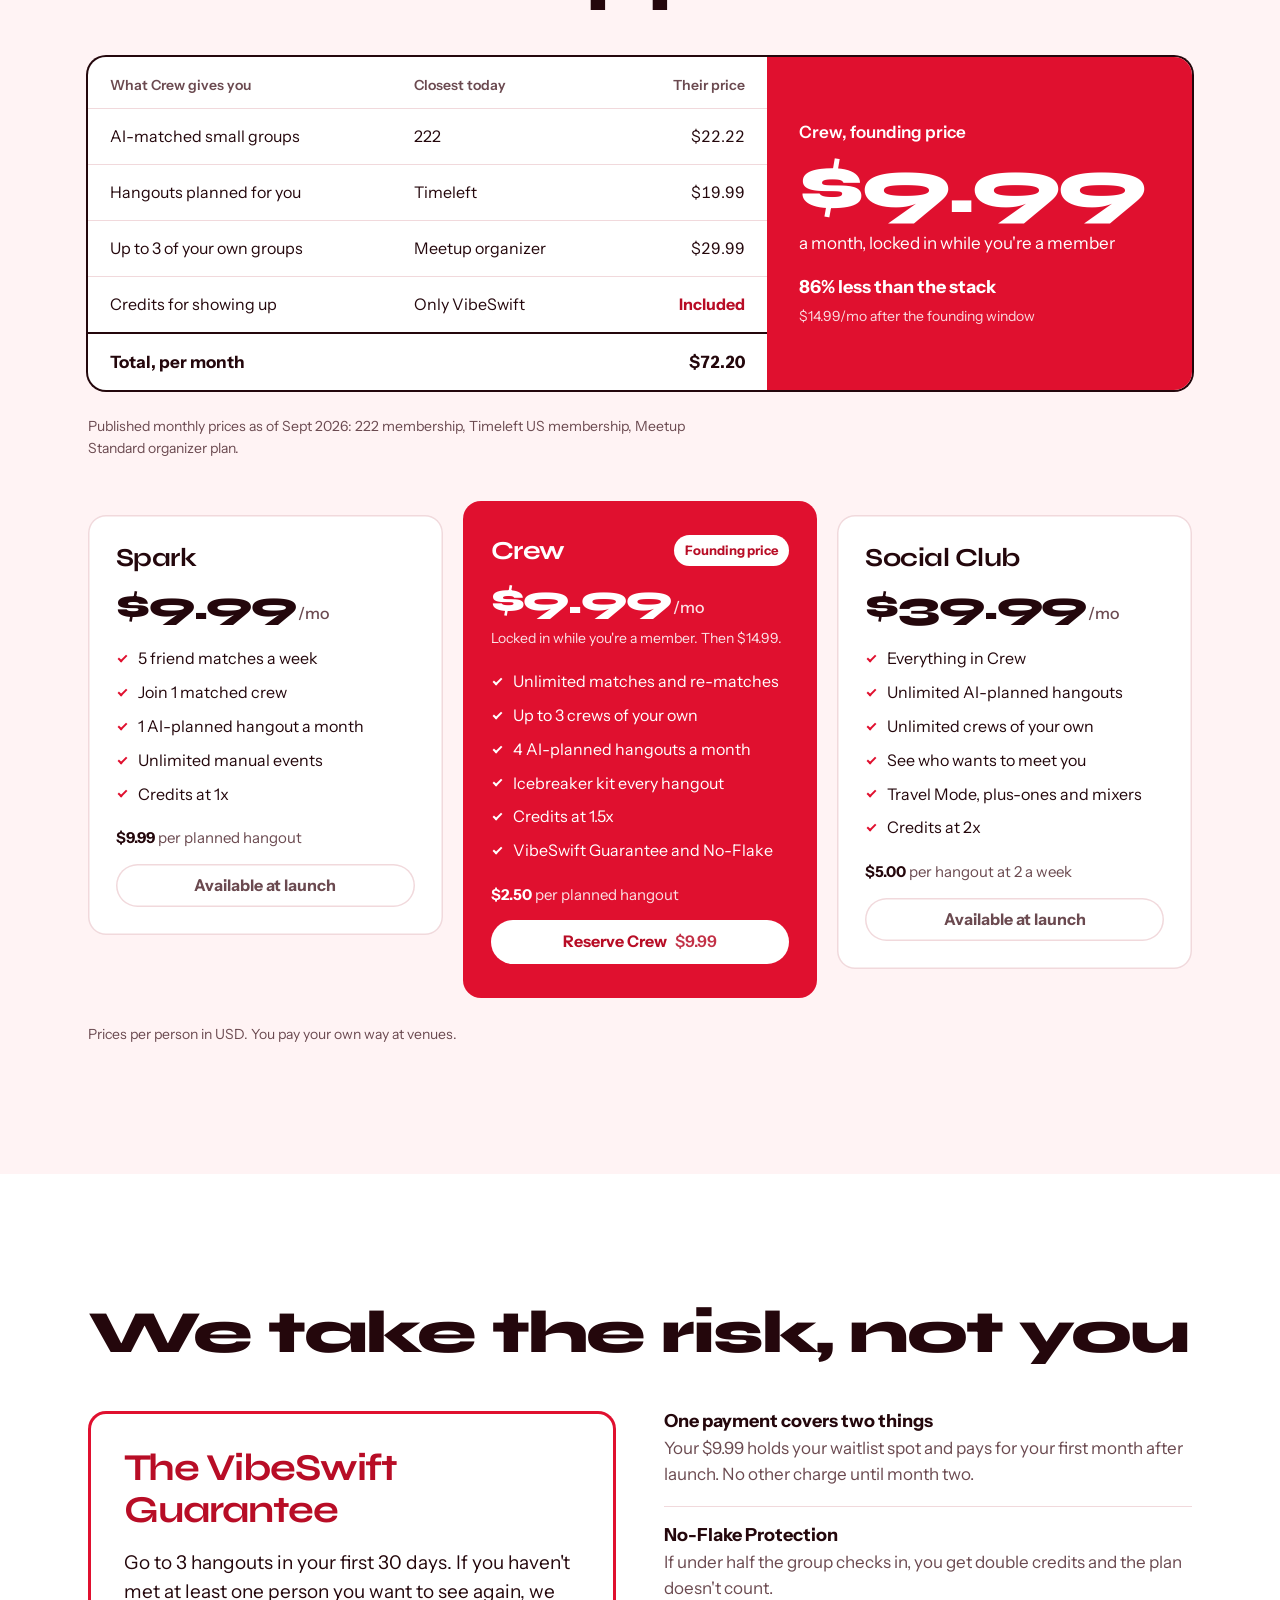
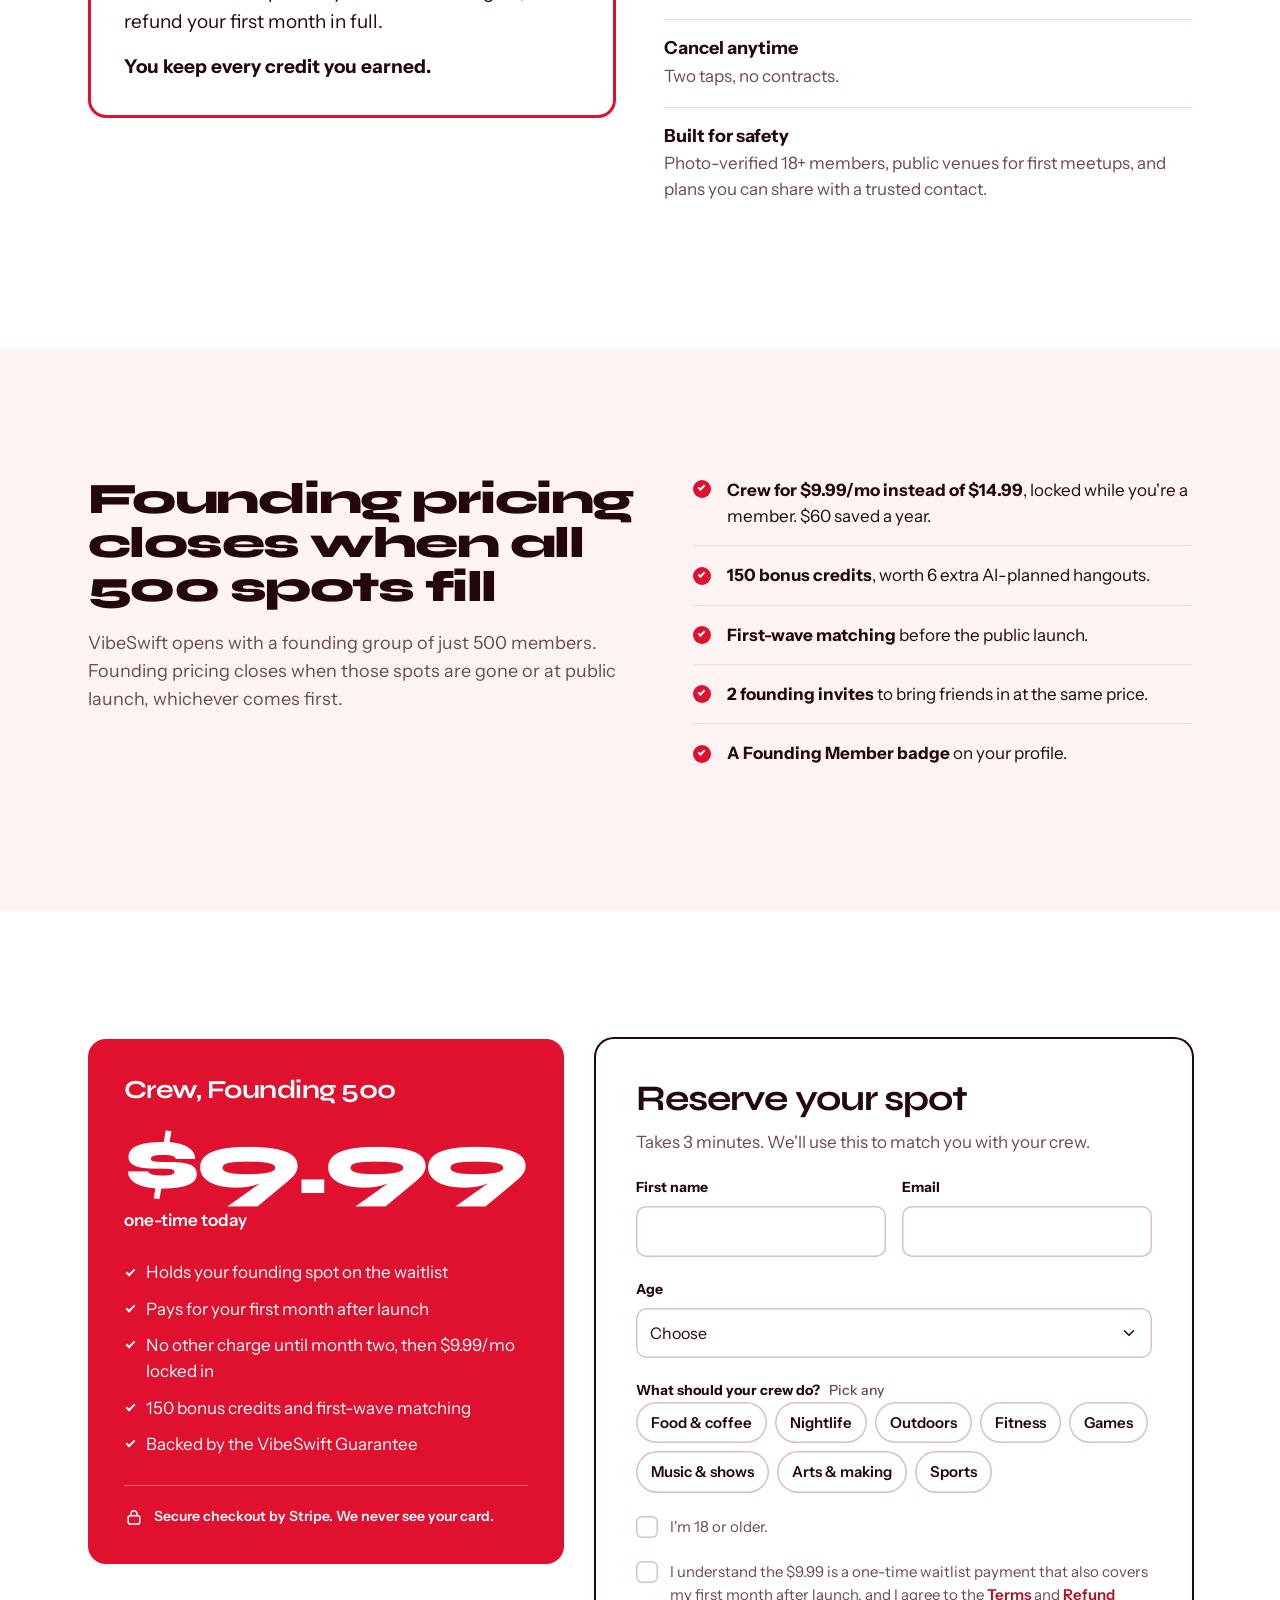
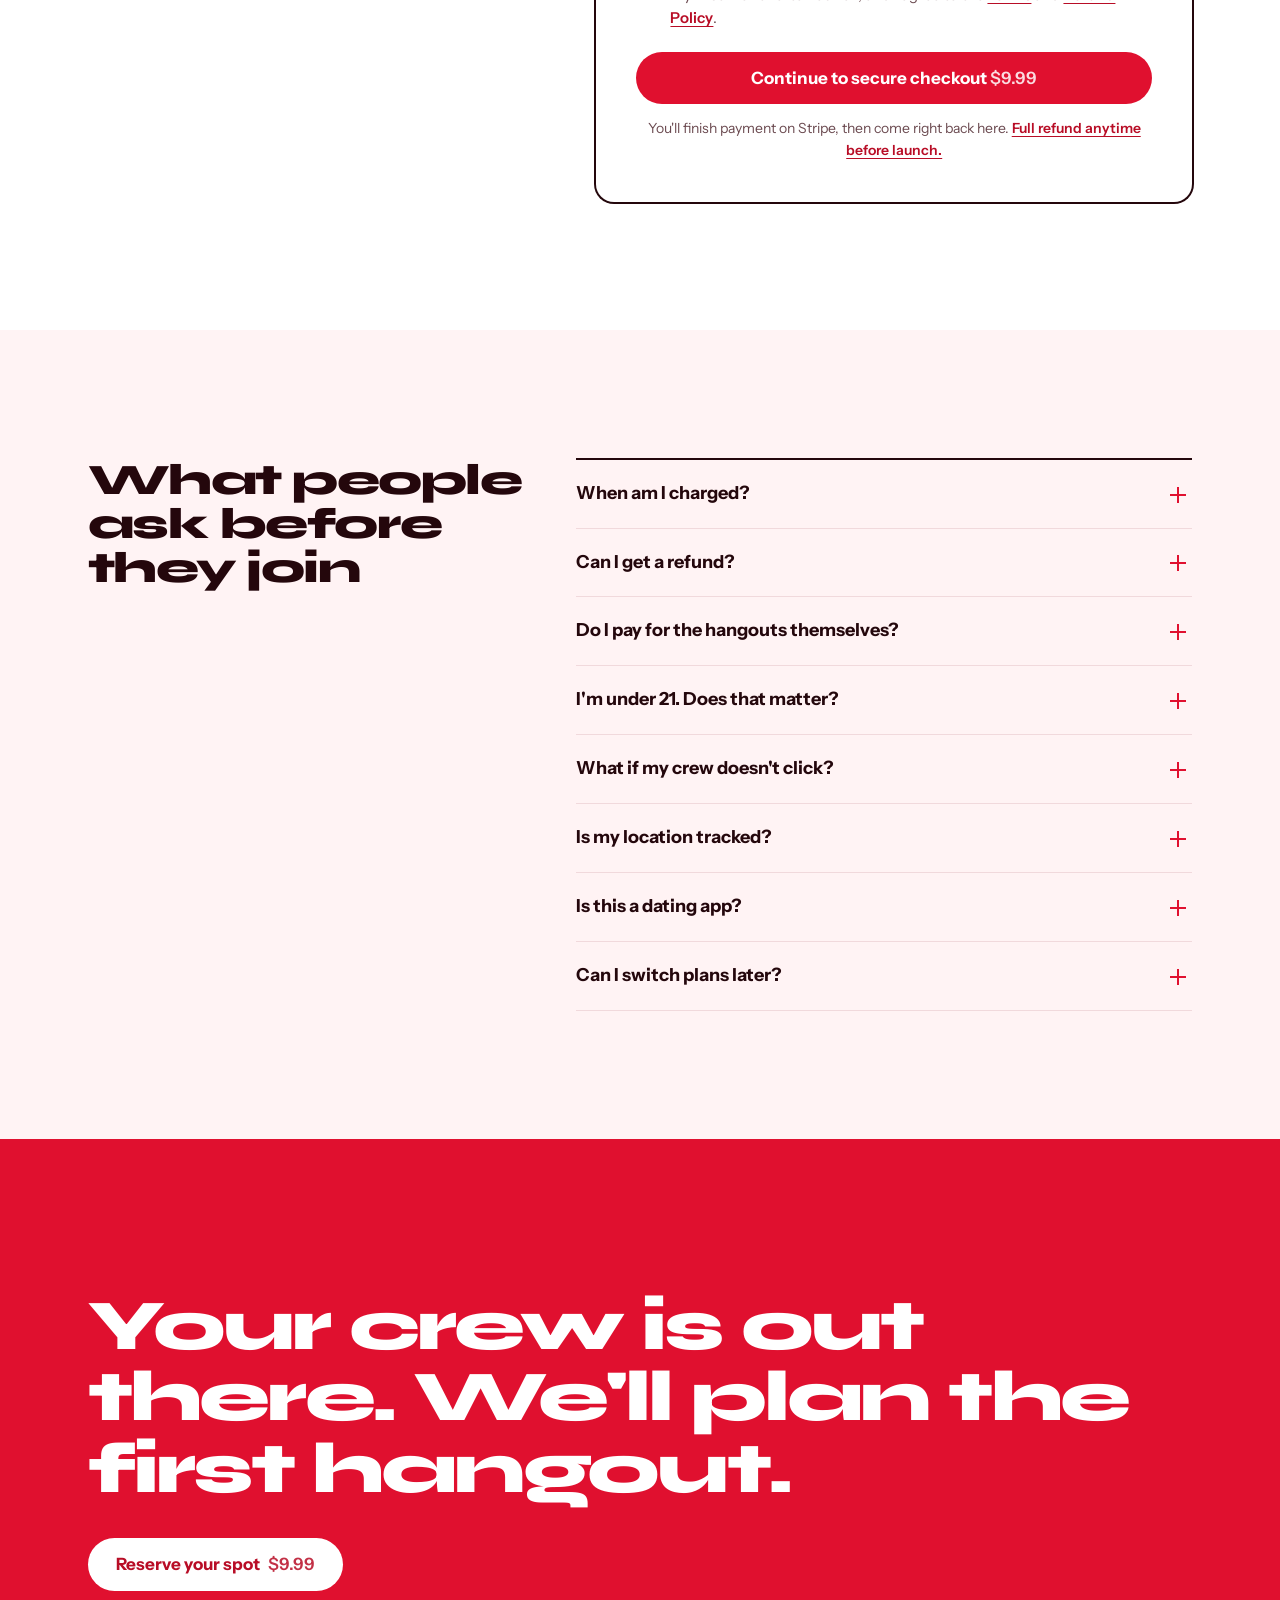
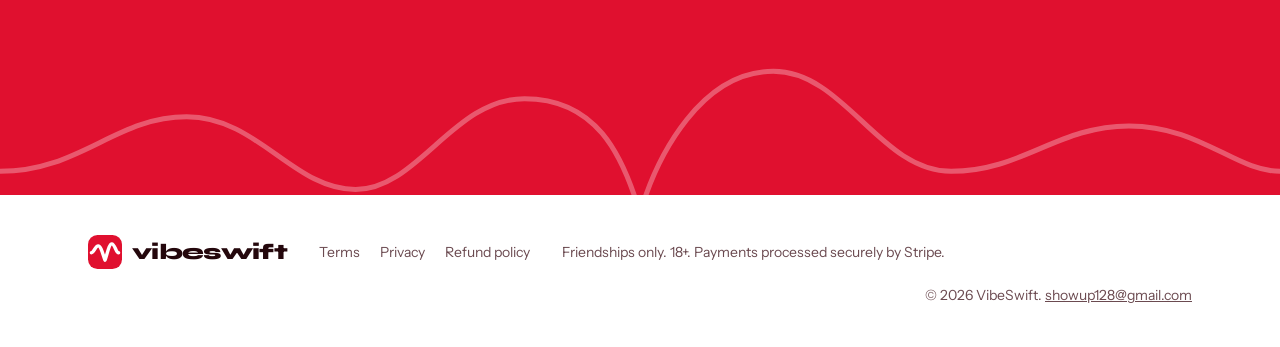
==== commit 06ee0ec8: "Rebrand to VibeSwift with a red-and-white redesign - New wave-V logo, favicon, email logo and social" ====
--- a/index.html
+++ b/index.html
@@ -3,18 +3,18 @@
 <head>
   <meta charset="utf-8">
   <meta name="viewport" content="width=device-width, initial-scale=1">
-  <title>ShowUp · Your crew. Planned for you.</title>
-  <meta name="description" content="ShowUp matches you with your people and plans the hangouts, so all you do is show up. Reserve a Founding 500 spot for $9.99.">
-  <meta name="theme-color" content="#FBF6EE">
+  <title>VibeSwift · Your crew, planned for you</title>
+  <meta name="description" content="VibeSwift matches you with your people and plans the hangouts, so all you do is show up. Reserve a Founding 500 spot for $9.99.">
+  <meta name="theme-color" content="#FFFFFF">
   <meta property="og:type" content="website">
-  <meta property="og:title" content="ShowUp · Your crew. Planned for you.">
+  <meta property="og:title" content="VibeSwift · Your crew, planned for you">
   <meta property="og:description" content="AI-matched friends and hangouts planned end to end. Reserve a Founding 500 spot for $9.99.">
-  <meta property="og:image" content="assets/img/og.png">
+  <meta property="og:image" content="https://ethankolakaluri.github.io/ShowUp-Waitlist/assets/img/og.png">
   <meta name="twitter:card" content="summary_large_image">
   <link rel="icon" href="assets/img/favicon.svg" type="image/svg+xml">
   <link rel="preconnect" href="https://fonts.googleapis.com">
   <link rel="preconnect" href="https://fonts.gstatic.com" crossorigin>
-  <link rel="stylesheet" href="https://fonts.googleapis.com/css2?family=Bricolage+Grotesque:opsz,wght@12..96,500..800&family=DM+Sans:opsz,wght@9..40,400..700&display=swap">
+  <link rel="stylesheet" href="https://fonts.googleapis.com/css2?family=Syne:wght@600..800&family=Instrument+Sans:wght@400..700&display=swap">
   <link rel="stylesheet" href="assets/css/styles.css">
   <script>document.documentElement.classList.remove("no-js");</script>
   <script src="assets/js/config.js"></script>
@@ -23,12 +23,11 @@
 <body>
   <a class="skip" href="#reserve">Skip to reserve</a>
 
-  <!-- ============ NAV ============ -->
   <header class="nav" id="nav">
     <div class="wrap nav__inner">
-      <a class="brand" href="#top" aria-label="ShowUp home">
-        <svg class="brand__mark" viewBox="0 0 100 124" aria-hidden="true"><path d="M50 121C36 104 8 80 8 47C8 23.8 26.8 5 50 5C73.2 5 92 23.8 92 47C92 80 64 104 50 121Z" fill="#FF5B35"/><circle cx="36" cy="37" r="6.5" fill="#FBF6EE"/><circle cx="64" cy="37" r="6.5" fill="#FBF6EE"/><path d="M32 53C36 63 43 67 50 67C57 67 64 63 68 53" fill="none" stroke="#FBF6EE" stroke-width="9" stroke-linecap="round"/></svg>
-        <span class="brand__word">showup</span>
+      <a class="brand" href="#top" aria-label="VibeSwift home">
+        <svg class="brand__mark" viewBox="0 0 100 100" aria-hidden="true"><rect width="100" height="100" rx="28" fill="#E0102F"/><path d="M10 52C18 52 21 32 30 32C38 32 44 58 50 74C56 58 62 26 70 26C79 26 82 52 90 52" fill="none" stroke="#fff" stroke-width="10" stroke-linecap="round" stroke-linejoin="round"/></svg>
+        <span class="brand__word">vibeswift</span>
       </a>
       <nav class="nav__links" aria-label="Sections">
         <a href="#how">How it works</a>
@@ -41,172 +40,146 @@
   </header>
 
   <main id="top">
-    <!-- ============ HERO ============ -->
+    <!-- Hero: the wave draws once on load, with real plans riding its peaks -->
     <section class="hero">
-      <div class="wrap hero__grid">
-        <div class="hero__copy">
-          <p class="pill reveal"><span class="pill__dot"></span>Founding 500 · Now reserving</p>
-          <h1 class="hero__title reveal" style="--d:80ms">Your crew.<br><span class="accent">Planned for you.</span></h1>
-          <p class="hero__sub reveal" style="--d:160ms">ShowUp matches you with your people and plans the hangouts, so all you do is show up. Built for 18 to 29-year-olds who are done with swiping.</p>
-          <div class="hero__ctas reveal" style="--d:240ms">
-            <a class="btn btn--primary btn--lg" href="#reserve">Reserve your spot · <span class="price-label">$9.99</span> <span class="btn__arrow" aria-hidden="true">→</span></a>
+      <div class="wrap">
+        <p class="status"><span class="status__dot" aria-hidden="true"></span>Founding 500 is open</p>
+        <h1 class="hero__title">Your crew,<br> planned for you.</h1>
+        <div class="hero__row">
+          <p class="hero__sub">VibeSwift matches you with your people and plans the hangouts. All you do is show up. Built for 18 to 29-year-olds who are done with swiping.</p>
+          <div class="hero__ctas">
+            <a class="btn btn--primary btn--lg" href="#reserve">Reserve your spot <span class="price-label">$9.99</span></a>
             <a class="btn btn--ghost btn--lg" href="#how">See how it works</a>
           </div>
-          <p class="hero__fine reveal" style="--d:320ms">One-time <span class="price-label">$9.99</span> holds your spot and covers your first month after launch.</p>
-        </div>
-
-        <div class="hero__art" aria-hidden="true">
-          <svg class="scene" viewBox="0 0 240 260">
-            <circle class="scene__ring" cx="120" cy="104" r="104" fill="none" stroke="#FF5B35" stroke-width="1.5"/>
-            <circle class="scene__glow" cx="120" cy="104" r="104" fill="#FFE4D9"/>
-            <ellipse class="scene__shadow scene__shadow--main" cx="120" cy="233" rx="30" ry="6" fill="#2B211C" fill-opacity="0.12"/>
-            <ellipse class="scene__shadow scene__shadow--l" cx="31" cy="238" rx="13" ry="3.5" fill="#2B211C" fill-opacity="0.10"/>
-            <ellipse class="scene__shadow scene__shadow--r" cx="209" cy="238" rx="13" ry="3.5" fill="#2B211C" fill-opacity="0.10"/>
-            <g transform="translate(0 161) scale(0.62)"><g class="pin pin--l"><path d="M50 121C36 104 8 80 8 47C8 23.8 26.8 5 50 5C73.2 5 92 23.8 92 47C92 80 64 104 50 121Z" fill="#FFC23D"/><circle cx="36" cy="37" r="6.5" fill="#2B211C"/><circle cx="64" cy="37" r="6.5" fill="#2B211C"/><path d="M32 53C36 63 43 67 50 67C57 67 64 63 68 53" fill="none" stroke="#2B211C" stroke-width="9" stroke-linecap="round"/></g></g>
-            <g transform="translate(178 161) scale(0.62)"><g class="pin pin--r"><path d="M50 121C36 104 8 80 8 47C8 23.8 26.8 5 50 5C73.2 5 92 23.8 92 47C92 80 64 104 50 121Z" fill="#FF9E80"/><circle cx="36" cy="37" r="6.5" fill="#2B211C"/><circle cx="64" cy="37" r="6.5" fill="#2B211C"/><path d="M32 53C36 63 43 67 50 67C57 67 64 63 68 53" fill="none" stroke="#2B211C" stroke-width="9" stroke-linecap="round"/></g></g>
-            <g transform="translate(35 20) scale(1.7)"><g class="pin pin--main"><path d="M50 121C36 104 8 80 8 47C8 23.8 26.8 5 50 5C73.2 5 92 23.8 92 47C92 80 64 104 50 121Z" fill="#FF5B35"/><circle cx="36" cy="37" r="6.5" fill="#FBF6EE"/><circle cx="64" cy="37" r="6.5" fill="#FBF6EE"/><path d="M32 53C36 63 43 67 50 67C57 67 64 63 68 53" fill="none" stroke="#FBF6EE" stroke-width="9" stroke-linecap="round"/></g></g>
-          </svg>
-
-          <div class="float-card float-card--plan">
-            <p class="float-card__eyebrow">Planned for Saturday</p>
-            <p class="float-card__title">Taco crawl + arcade</p>
-            <p class="float-card__meta">7:00 PM · 5 going · in budget</p>
-            <div class="avatars"><span style="--c:#FF5B35"></span><span style="--c:#FFC23D"></span><span style="--c:#FF9E80"></span><span style="--c:#2B211C"></span><b>+1</b></div>
-          </div>
-          <div class="float-card float-card--credit">
-            <span class="float-card__plus">+15</span>
-            <span>credits for showing up</span>
-          </div>
-        </div>
-      </div>
-
-      <div class="marquee" aria-hidden="true">
-        <div class="marquee__track">
-          <span>Taco crawl</span><span>Sunset hike</span><span>Trivia night</span><span>Pickleball</span><span>Pottery class</span><span>Board games</span><span>Rooftop hang</span><span>Thrift run</span><span>Karaoke</span><span>Farmers market</span><span>Climbing gym</span><span>Movie night</span>
-          <span>Taco crawl</span><span>Sunset hike</span><span>Trivia night</span><span>Pickleball</span><span>Pottery class</span><span>Board games</span><span>Rooftop hang</span><span>Thrift run</span><span>Karaoke</span><span>Farmers market</span><span>Climbing gym</span><span>Movie night</span>
-        </div>
-      </div>
-    </section>
-
-    <!-- ============ PROBLEM ============ -->
+        </div>
+        <p class="hero__fine">One-time <span class="price-label">$9.99</span> holds your spot and covers your first month after launch.</p>
+      </div>
+
+      <div class="wave" aria-hidden="true">
+        <svg class="wave__line" viewBox="0 0 1440 220" preserveAspectRatio="none">
+          <path pathLength="1" d="M0 150C90 150 130 90 210 90C290 90 330 170 400 170C470 170 510 70 590 70C670 70 700 130 720 196C740 130 790 40 870 40C950 40 990 150 1070 150C1150 150 1190 100 1270 100C1350 100 1390 150 1440 150"/>
+        </svg>
+        <div class="plan plan--a" style="--x:14.6%; --y:90px; --i:0"><span class="plan__when">Thu, 8:00 pm</span><span class="plan__what">Trivia night</span><span class="plan__who">4 going</span></div>
+        <div class="plan plan--b" style="--x:60.4%; --y:40px; --i:1"><span class="plan__when">Sat, 7:00 pm</span><span class="plan__what">Taco crawl + arcade</span><span class="plan__who">5 going, in budget</span></div>
+        <div class="plan plan--c" style="--x:88.2%; --y:100px; --i:2"><span class="plan__when">Sun, 9:00 am</span><span class="plan__what">Sunset hike</span><span class="plan__who">6 going</span></div>
+        <div class="checkin" style="--x:50%; --y:196px"><span class="checkin__dot"></span>+15 credits for showing up</div>
+      </div>
+    </section>
+
+    <!-- Problem -->
     <section class="section" id="problem">
       <div class="wrap">
-        <p class="eyebrow reveal">The problem</p>
-        <h2 class="h2 reveal" style="--d:60ms">Making friends after school is hard, and it's not just you</h2>
-        <div class="stats">
-          <div class="stat card reveal" style="--d:120ms">
-            <p class="stat__num"><span data-count="67">0</span>%</p>
-            <p class="stat__label">of Gen Z adults were classified as lonely in Cigna's 2025 Loneliness in America report</p>
-          </div>
-          <div class="stat card reveal" style="--d:200ms">
-            <p class="stat__num"><span data-count="29">0</span>%</p>
-            <p class="stat__label">of adults under 30 feel lonely or isolated all or most of the time</p>
-          </div>
-          <div class="stat stat--note reveal" style="--d:280ms">
-            <p>School, dorms and the office used to do the introductions for you. Now they're over, remote, or gone.</p>
-            <p class="stat__why">And the apps stop right before the hard part: friend apps end at the match, dinner apps reset the table every week, and group sites make you the planner.</p>
-          </div>
-        </div>
-        <p class="source reveal">Sources: <a href="https://scienceblog.com/t-gen-z-loneliness-67-percent-baby-boomers-44-percent/" target="_blank" rel="noopener">Cigna 2025 Loneliness in America, via ScienceBlog</a> · <a href="https://www.nbcnews.com/politics/politics-news/poll-young-americans-are-likely-feel-lonely-anxious-future-rcna203083" target="_blank" rel="noopener">NBC News poll, April 2025</a></p>
-      </div>
-    </section>
-
-    <!-- ============ PROMISE ============ -->
+        <h2 class="h2">Making friends after school is hard. It's not just you.</h2>
+        <div class="figures">
+          <div class="figure reveal">
+            <p class="figure__num"><span data-count="67">0</span>%</p>
+            <p class="figure__text">of Gen Z adults were classified as lonely in Cigna's 2025 Loneliness in America report.</p>
+          </div>
+          <div class="figure reveal">
+            <p class="figure__num"><span data-count="29">0</span>%</p>
+            <p class="figure__text">of adults under 30 feel lonely or isolated all or most of the time.</p>
+          </div>
+        </div>
+        <div class="problem__why">
+          <p>School, dorms and the office used to do the introductions for you. Now they're over, remote, or gone.</p>
+          <p>And the apps stop right before the hard part. Friend apps end at the match, dinner apps reset the table every week, and group sites make you the planner.</p>
+        </div>
+        <p class="source">Sources: <a href="https://scienceblog.com/t-gen-z-loneliness-67-percent-baby-boomers-44-percent/" target="_blank" rel="noopener">Cigna 2025 Loneliness in America, via ScienceBlog</a>; <a href="https://www.nbcnews.com/politics/politics-news/poll-young-americans-are-likely-feel-lonely-anxious-future-rcna203083" target="_blank" rel="noopener">NBC News poll, April 2025</a>.</p>
+      </div>
+    </section>
+
+    <!-- Promise -->
     <section class="promise">
       <div class="wrap">
-        <p class="eyebrow eyebrow--light reveal">The promise</p>
-        <p class="promise__text reveal" style="--d:80ms">A crew of real friends, with your first 3 hangouts on the calendar within 30 days of launch.</p>
-        <p class="promise__kicker reveal" style="--d:160ms">You never plan a thing.</p>
-      </div>
-    </section>
-
-    <!-- ============ HOW IT WORKS ============ -->
+        <p class="promise__text">A crew of real friends, with your first 3 hangouts on the calendar within 30 days of launch.</p>
+        <p class="promise__kicker">You never plan a thing.</p>
+      </div>
+    </section>
+
+    <!-- How it works: a real sequence, so it's numbered -->
     <section class="section" id="how">
       <div class="wrap">
-        <p class="eyebrow reveal">How it works</p>
-        <h2 class="h2 reveal" style="--d:60ms">You tap accept. The AI does the rest.</h2>
-        <ol class="steps reveal-line">
-          <li class="step card reveal" style="--d:100ms"><span class="step__num">01</span><h3>Match</h3><p>A 3-minute quiz, then daily top friend matches with the reason you'd click.</p></li>
-          <li class="step card reveal" style="--d:180ms"><span class="step__num">02</span><h3>Crew</h3><p>Join a matched crew of 4–6, or build your own from your top matches.</p></li>
-          <li class="step card reveal" style="--d:260ms"><span class="step__num">03</span><h3>Plan</h3><p>The AI picks a time that works for everyone and a spot in your budget.</p></li>
-          <li class="step step--you card reveal" style="--d:340ms"><span class="step__num">04 · Your part</span><h3>Show up</h3><p>Tap accept, go, and check in at the venue.</p></li>
-          <li class="step card reveal" style="--d:420ms"><span class="step__num">05</span><h3>Earn</h3><p>Every verified show-up earns credits toward more plans.</p></li>
+        <h2 class="h2">You tap accept. We plan the rest.</h2>
+        <ol class="steps">
+          <li class="step"><span class="step__num">1</span><h3>Match</h3><p>A 3-minute quiz, then daily top friend matches with the reason you'd click.</p></li>
+          <li class="step"><span class="step__num">2</span><h3>Crew</h3><p>Join a matched crew of 4–6, or build your own from your top matches.</p></li>
+          <li class="step"><span class="step__num">3</span><h3>Plan</h3><p>The AI picks a time that works for everyone and a spot in your budget.</p></li>
+          <li class="step step--you"><span class="step__num">4</span><h3>Show up</h3><p>Your only job. Tap accept, go, and check in at the venue.</p></li>
+          <li class="step"><span class="step__num">5</span><h3>Earn</h3><p>Every verified check-in earns credits toward more plans.</p></li>
         </ol>
       </div>
     </section>
 
-    <!-- ============ CREW FEATURES ============ -->
-    <section class="section section--tint" id="crew">
-      <div class="wrap">
-        <p class="eyebrow reveal">The core plan</p>
-        <h2 class="h2 reveal" style="--d:60ms">Everything you get with Crew</h2>
-        <div class="features">
-          <article class="feature card reveal" style="--d:80ms"><div class="feature__icon"><svg viewBox="0 0 24 24"><circle cx="11" cy="11" r="7"/><path d="M20 20l-3.5-3.5"/></svg></div><h3>Unlimited AI matches</h3><p>Daily picks, each with why you'd click.</p></article>
-          <article class="feature card reveal" style="--d:140ms"><div class="feature__icon"><svg viewBox="0 0 24 24"><circle cx="9" cy="8" r="3.5"/><path d="M2.5 20c.8-3.6 3.4-5.5 6.5-5.5s5.7 1.9 6.5 5.5"/><circle cx="17" cy="9" r="2.5"/><path d="M16.5 14.2c2.6.2 4.4 1.9 5 4.8"/></svg></div><h3>A matched crew of 4–6</h3><p>Not clicking? Re-match anytime.</p></article>
-          <article class="feature card reveal" style="--d:200ms"><div class="feature__icon"><svg viewBox="0 0 24 24"><path d="M12 3l2.7 5.6 6.1.9-4.4 4.3 1 6.1L12 17l-5.4 2.9 1-6.1-4.4-4.3 6.1-.9z"/></svg></div><h3>Up to 3 crews of your own</h3><p>Gym crew, weekend crew, game-night crew.</p></article>
-          <article class="feature feature--hot card reveal" style="--d:260ms"><div class="feature__icon"><svg viewBox="0 0 24 24"><rect x="3.5" y="5" width="17" height="15" rx="3"/><path d="M3.5 10h17M8 3v4M16 3v4"/></svg></div><h3>4 AI-planned hangouts a month</h3><p>Time, place, RSVPs and reminders, handled.</p></article>
-          <article class="feature card reveal" style="--d:320ms"><div class="feature__icon"><svg viewBox="0 0 24 24"><path d="M14.5 5.5l4 4L9 19H5v-4z"/><path d="M12.5 7.5l4 4"/></svg></div><h3>Unlimited manual events</h3><p>For when you'd rather plan it yourself.</p></article>
-          <article class="feature card reveal" style="--d:380ms"><div class="feature__icon"><svg viewBox="0 0 24 24"><path d="M4 5h16v10H9l-5 4z"/></svg></div><h3>An icebreaker kit every time</h3><p>So the first 10 minutes aren't awkward.</p></article>
-          <article class="feature card reveal" style="--d:440ms"><div class="feature__icon"><svg viewBox="0 0 24 24"><path d="M13 2L4.5 13.5H11L10 22l8.5-11.5H12z"/></svg></div><h3>Show-Up Credits at 1.5x</h3><p>15 credits per show-up instead of 10.</p></article>
-          <article class="feature card reveal" style="--d:500ms"><div class="feature__icon"><svg viewBox="0 0 24 24"><path d="M12 3l7.5 3v6c0 4.6-3.2 7.8-7.5 9-4.3-1.2-7.5-4.4-7.5-9V6z"/><path d="M8.5 12.2l2.4 2.4 4.6-4.8"/></svg></div><h3>Two built-in protections</h3><p>Show-Up Guarantee and No-Flake Protection.</p></article>
-        </div>
-      </div>
-    </section>
-
-    <!-- ============ CREDITS ============ -->
+    <!-- Crew plan -->
+    <section class="section section--blush" id="crew">
+      <div class="wrap">
+        <h2 class="h2">Everything in Crew</h2>
+        <ul class="features">
+          <li class="feature"><svg viewBox="0 0 24 24" aria-hidden="true"><circle cx="11" cy="11" r="7"/><path d="M20 20l-3.5-3.5"/></svg><h3>Unlimited AI matches</h3><p>Daily picks, each with why you'd click.</p></li>
+          <li class="feature"><svg viewBox="0 0 24 24" aria-hidden="true"><circle cx="9" cy="8" r="3.5"/><path d="M2.5 20c.8-3.6 3.4-5.5 6.5-5.5s5.7 1.9 6.5 5.5"/><circle cx="17" cy="9" r="2.5"/><path d="M16.5 14.2c2.6.2 4.4 1.9 5 4.8"/></svg><h3>A matched crew of 4–6</h3><p>Not clicking? Re-match anytime.</p></li>
+          <li class="feature"><svg viewBox="0 0 24 24" aria-hidden="true"><path d="M12 3l2.7 5.6 6.1.9-4.4 4.3 1 6.1L12 17l-5.4 2.9 1-6.1-4.4-4.3 6.1-.9z"/></svg><h3>Up to 3 crews of your own</h3><p>Gym crew, weekend crew, game-night crew.</p></li>
+          <li class="feature feature--main"><svg viewBox="0 0 24 24" aria-hidden="true"><rect x="3.5" y="5" width="17" height="15" rx="3"/><path d="M3.5 10h17M8 3v4M16 3v4"/></svg><h3>4 AI-planned hangouts a month</h3><p>Time, place, RSVPs and reminders, handled. This is the heart of Crew.</p></li>
+          <li class="feature"><svg viewBox="0 0 24 24" aria-hidden="true"><path d="M14.5 5.5l4 4L9 19H5v-4z"/><path d="M12.5 7.5l4 4"/></svg><h3>Unlimited manual events</h3><p>For when you'd rather plan it yourself.</p></li>
+          <li class="feature"><svg viewBox="0 0 24 24" aria-hidden="true"><path d="M4 5h16v10H9l-5 4z"/></svg><h3>An icebreaker kit every time</h3><p>So the first 10 minutes aren't awkward.</p></li>
+          <li class="feature"><svg viewBox="0 0 24 24" aria-hidden="true"><path d="M13 2L4.5 13.5H11L10 22l8.5-11.5H12z"/></svg><h3>Credits at 1.5x</h3><p>15 credits per check-in instead of 10.</p></li>
+          <li class="feature"><svg viewBox="0 0 24 24" aria-hidden="true"><path d="M12 3l7.5 3v6c0 4.6-3.2 7.8-7.5 9-4.3-1.2-7.5-4.4-7.5-9V6z"/><path d="M8.5 12.2l2.4 2.4 4.6-4.8"/></svg><h3>Two built-in protections</h3><p>The VibeSwift Guarantee and No-Flake Protection.</p></li>
+        </ul>
+      </div>
+    </section>
+
+    <!-- Credits as a ledger -->
     <section class="section" id="credits">
       <div class="wrap">
-        <p class="eyebrow reveal">Show-Up Credits</p>
-        <h2 class="h2 reveal" style="--d:60ms">Showing up pays you back</h2>
-        <div class="credits">
-          <div class="credits__group reveal" style="--d:100ms">
-            <p class="credits__label">Earn, at the Crew rate</p>
-            <div class="credits__row">
-              <div class="tile card"><p class="tile__num tile__num--hot">15</p><p>per verified show-up</p></div>
-              <div class="tile card"><p class="tile__num tile__num--hot">+15</p><p>for hosting a hangout 3+ members attend</p></div>
-            </div>
-          </div>
-          <div class="credits__group reveal" style="--d:180ms">
-            <p class="credits__label">Spend</p>
-            <div class="credits__row">
-              <div class="tile card"><p class="tile__num">25</p><p>one extra AI-planned hangout</p></div>
-              <div class="tile card"><p class="tile__num">100</p><p>a month of Crew, for Spark members</p></div>
-              <div class="tile card"><p class="tile__num">250</p><p>a month of Social Club, for Crew members</p></div>
-            </div>
-          </div>
-        </div>
-        <p class="callout reveal" style="--d:240ms">Make all 4 monthly hangouts on Crew and you earn <b>60 credits a month</b>: 2 extra hangouts, or a free month of Social Club within 5 months.</p>
-        <p class="source reveal">Check-ins verify by phone location at the venue during the start window. Credits have no cash value.</p>
-      </div>
-    </section>
-
-    <!-- ============ VALUE + PRICING ============ -->
-    <section class="section section--tint" id="pricing">
-      <div class="wrap">
-        <p class="eyebrow reveal">Pricing</p>
-        <h2 class="h2 reveal" style="--d:60ms">Crew replaces $72 a month of apps</h2>
-
-        <div class="stack reveal" style="--d:120ms">
-          <div class="stack__rows">
-            <div class="stack__row stack__row--head"><span>What Crew gives you</span><span>Closest today</span><span>Their price</span></div>
-            <div class="stack__row"><span>AI-matched small groups</span><span>222</span><span>$22.22</span></div>
-            <div class="stack__row"><span>Hangouts planned for you</span><span>Timeleft</span><span>$19.99</span></div>
-            <div class="stack__row"><span>Up to 3 of your own groups</span><span>Meetup organizer</span><span>$29.99</span></div>
-            <div class="stack__row"><span>Credits for showing up</span><span>Only ShowUp</span><span class="hot">Included</span></div>
-            <div class="stack__row stack__row--total"><span>Total, per month</span><span></span><span>$72.20</span></div>
-          </div>
+        <h2 class="h2">Showing up pays you back</h2>
+        <div class="ledger">
+          <div class="ledger__col">
+            <h3>You earn, at the Crew rate</h3>
+            <dl>
+              <div><dt class="ledger__plus">+15</dt><dd>per verified check-in</dd></div>
+              <div><dt class="ledger__plus">+15</dt><dd>for hosting a hangout 3 or more members attend</dd></div>
+            </dl>
+          </div>
+          <div class="ledger__col">
+            <h3>You spend</h3>
+            <dl>
+              <div><dt>25</dt><dd>one extra AI-planned hangout</dd></div>
+              <div><dt>100</dt><dd>a month of Crew, for Spark members</dd></div>
+              <div><dt>250</dt><dd>a month of Social Club, for Crew members</dd></div>
+            </dl>
+          </div>
+        </div>
+        <p class="ledger__total">Make all 4 monthly hangouts on Crew and you earn <b>60 credits a month</b>: 2 extra hangouts, or a free month of Social Club within 5 months.</p>
+        <p class="source">Check-ins verify by phone location at the venue during the start window. Credits have no cash value.</p>
+      </div>
+    </section>
+
+    <!-- Pricing -->
+    <section class="section section--blush" id="pricing">
+      <div class="wrap">
+        <h2 class="h2">Crew replaces $72 a month of apps</h2>
+        <div class="stack">
+          <table class="stack__table">
+            <thead><tr><th scope="col">What Crew gives you</th><th scope="col">Closest today</th><th scope="col">Their price</th></tr></thead>
+            <tbody>
+              <tr><td>AI-matched small groups</td><td>222</td><td>$22.22</td></tr>
+              <tr><td>Hangouts planned for you</td><td>Timeleft</td><td>$19.99</td></tr>
+              <tr><td>Up to 3 of your own groups</td><td>Meetup organizer</td><td>$29.99</td></tr>
+              <tr><td>Credits for showing up</td><td>Only VibeSwift</td><td class="stack__inc">Included</td></tr>
+            </tbody>
+            <tfoot><tr><td colspan="2">Total, per month</td><td>$72.20</td></tr></tfoot>
+          </table>
           <div class="stack__price">
-            <p class="stack__eyebrow">Crew, founding price</p>
+            <p class="stack__label">Crew, founding price</p>
             <p class="stack__big"><span class="price-label">$9.99</span></p>
             <p>a month, locked in while you're a member</p>
             <p class="stack__save">86% less than the stack</p>
             <p class="stack__fine"><span class="regular-price-label">$14.99</span>/mo after the founding window</p>
           </div>
         </div>
-        <p class="source reveal">Published monthly prices as of Sept 2026: 222 membership, Timeleft US membership, Meetup Standard organizer plan.</p>
+        <p class="source">Published monthly prices as of Sept 2026: 222 membership, Timeleft US membership, Meetup Standard organizer plan.</p>
 
         <div class="tiers">
-          <article class="tier card reveal" style="--d:80ms">
+          <article class="tier">
             <h3>Spark</h3>
             <p class="tier__price">$9.99<small>/mo</small></p>
             <ul>
@@ -220,23 +193,23 @@
             <span class="btn btn--quiet btn--block" aria-disabled="true">Available at launch</span>
           </article>
 
-          <article class="tier tier--hot reveal" style="--d:160ms">
-            <div class="tier__head"><h3>Crew</h3><span class="tag">Founding</span></div>
+          <article class="tier tier--main">
+            <div class="tier__head"><h3>Crew</h3><span class="tag">Founding price</span></div>
             <p class="tier__price"><span class="price-label">$9.99</span><small>/mo</small></p>
-            <p class="tier__note">Founding price, locked in. Then <span class="regular-price-label">$14.99</span>.</p>
+            <p class="tier__note">Locked in while you're a member. Then <span class="regular-price-label">$14.99</span>.</p>
             <ul>
-              <li>Unlimited matches + re-matches</li>
+              <li>Unlimited matches and re-matches</li>
               <li>Up to 3 crews of your own</li>
               <li>4 AI-planned hangouts a month</li>
               <li>Icebreaker kit every hangout</li>
               <li>Credits at 1.5x</li>
-              <li>Show-Up Guarantee + No-Flake</li>
+              <li>VibeSwift Guarantee and No-Flake</li>
             </ul>
             <p class="tier__per"><b>$2.50</b> per planned hangout</p>
-            <a class="btn btn--primary btn--block" href="#reserve">Reserve Crew · <span class="price-label">$9.99</span></a>
+            <a class="btn btn--light btn--block" href="#reserve">Reserve Crew <span class="price-label">$9.99</span></a>
           </article>
 
-          <article class="tier card reveal" style="--d:240ms">
+          <article class="tier">
             <h3>Social Club</h3>
             <p class="tier__price">$39.99<small>/mo</small></p>
             <ul>
@@ -244,66 +217,62 @@
               <li>Unlimited AI-planned hangouts</li>
               <li>Unlimited crews of your own</li>
               <li>See who wants to meet you</li>
-              <li>Travel Mode, plus-ones, mixers</li>
+              <li>Travel Mode, plus-ones and mixers</li>
               <li>Credits at 2x</li>
             </ul>
             <p class="tier__per"><b>$5.00</b> per hangout at 2 a week</p>
             <span class="btn btn--quiet btn--block" aria-disabled="true">Available at launch</span>
           </article>
         </div>
-        <p class="source reveal">Prices per person in USD. You pay your own way at venues.</p>
-      </div>
-    </section>
-
-    <!-- ============ GUARANTEE ============ -->
+        <p class="source">Prices per person in USD. You pay your own way at venues.</p>
+      </div>
+    </section>
+
+    <!-- Guarantee -->
     <section class="section" id="guarantee">
       <div class="wrap">
-        <p class="eyebrow reveal">Zero risk to try</p>
-        <h2 class="h2 reveal" style="--d:60ms">We take the risk, not you</h2>
+        <h2 class="h2">We take the risk, not you</h2>
         <div class="guarantee">
-          <div class="guarantee__hero reveal" style="--d:100ms">
-            <svg class="guarantee__badge" viewBox="0 0 24 24" aria-hidden="true"><path d="M12 3l7.5 3v6c0 4.6-3.2 7.8-7.5 9-4.3-1.2-7.5-4.4-7.5-9V6z"/><path d="M8.5 12.2l2.4 2.4 4.6-4.8"/></svg>
-            <h3>The Show-Up Guarantee</h3>
+          <div class="guarantee__main">
+            <h3>The VibeSwift Guarantee</h3>
             <p>Go to 3 hangouts in your first 30 days. If you haven't met at least one person you want to see again, we refund your first month in full.</p>
             <p class="guarantee__keep">You keep every credit you earned.</p>
           </div>
           <ul class="guarantee__list">
-            <li class="reveal" style="--d:160ms"><h3>One payment covers two things</h3><p>Your <span class="price-label">$9.99</span> holds your waitlist spot and pays for your first month after launch. No other charge until month two.</p></li>
-            <li class="reveal" style="--d:220ms"><h3>No-Flake Protection</h3><p>If under half the group checks in, you get double credits and the plan doesn't count.</p></li>
-            <li class="reveal" style="--d:280ms"><h3>Cancel anytime</h3><p>Two taps, no contracts.</p></li>
-            <li class="reveal" style="--d:340ms"><h3>Built for safety</h3><p>Photo-verified 18+ members, public venues for first meetups, and plans you can share with a trusted contact.</p></li>
+            <li><h3>One payment covers two things</h3><p>Your <span class="price-label">$9.99</span> holds your waitlist spot and pays for your first month after launch. No other charge until month two.</p></li>
+            <li><h3>No-Flake Protection</h3><p>If under half the group checks in, you get double credits and the plan doesn't count.</p></li>
+            <li><h3>Cancel anytime</h3><p>Two taps, no contracts.</p></li>
+            <li><h3>Built for safety</h3><p>Photo-verified 18+ members, public venues for first meetups, and plans you can share with a trusted contact.</p></li>
           </ul>
         </div>
       </div>
     </section>
 
-    <!-- ============ FOUNDING 500 ============ -->
-    <section class="section section--peach" id="founding">
+    <!-- Founding 500 -->
+    <section class="section section--blush" id="founding">
       <div class="wrap founding">
-        <div class="founding__left">
-          <p class="eyebrow reveal">Founding 500</p>
-          <h2 class="h2 reveal" style="--d:60ms">Founding pricing closes when all <span class="cap-label">500</span> spots fill</h2>
-          <p class="founding__why reveal" style="--d:120ms">ShowUp opens with a founding group of just <span class="cap-label">500</span> members. Founding pricing closes when those <span class="cap-label">500</span> spots are gone or at public launch, whichever comes first.</p>
-          <div class="spots reveal" style="--d:180ms" id="spots" hidden>
-            <div class="spot__row"><span class="spots__title">Founding spots left</span><span id="spots-count"></span></div>
+        <div>
+          <h2 class="h2">Founding pricing closes when all <span class="cap-label">500</span> spots fill</h2>
+          <p class="founding__why">VibeSwift opens with a founding group of just <span class="cap-label">500</span> members. Founding pricing closes when those spots are gone or at public launch, whichever comes first.</p>
+          <div class="spots" id="spots" hidden>
+            <div class="spots__row"><span>Founding spots left</span><span id="spots-count"></span></div>
             <div class="bar"><div class="bar__fill"></div></div>
           </div>
         </div>
         <ul class="bonuses">
-          <li class="reveal" style="--d:100ms"><span class="check" aria-hidden="true"></span><p><b>Crew for <span class="price-label">$9.99</span>/mo instead of <span class="regular-price-label">$14.99</span></b>, locked while you're a member. $60 saved a year.</p></li>
-          <li class="reveal" style="--d:160ms"><span class="check" aria-hidden="true"></span><p><b>150 bonus credits</b>, worth 6 extra AI-planned hangouts.</p></li>
-          <li class="reveal" style="--d:220ms"><span class="check" aria-hidden="true"></span><p><b>First-wave matching</b> before the public launch.</p></li>
-          <li class="reveal" style="--d:280ms"><span class="check" aria-hidden="true"></span><p><b>2 founding invites</b> to bring friends in at the same price.</p></li>
-          <li class="reveal" style="--d:340ms"><span class="check" aria-hidden="true"></span><p><b>A Founding Member badge</b> on your profile.</p></li>
+          <li><b>Crew for <span class="price-label">$9.99</span>/mo instead of <span class="regular-price-label">$14.99</span></b>, locked while you're a member. $60 saved a year.</li>
+          <li><b>150 bonus credits</b>, worth 6 extra AI-planned hangouts.</li>
+          <li><b>First-wave matching</b> before the public launch.</li>
+          <li><b>2 founding invites</b> to bring friends in at the same price.</li>
+          <li><b>A Founding Member badge</b> on your profile.</li>
         </ul>
       </div>
     </section>
 
-    <!-- ============ RESERVE ============ -->
+    <!-- Reserve -->
     <section class="section" id="reserve">
       <div class="wrap reserve">
-        <aside class="reserve__summary reveal">
-          <p class="eyebrow eyebrow--light">You're reserving</p>
+        <aside class="reserve__summary">
           <h2 class="reserve__title">Crew, Founding 500</h2>
           <p class="reserve__price"><span class="price-label">$9.99</span></p>
           <p class="reserve__once">one-time today</p>
@@ -312,12 +281,12 @@
             <li>Pays for your first month after launch</li>
             <li>No other charge until month two, then <span class="price-label">$9.99</span>/mo locked in</li>
             <li>150 bonus credits and first-wave matching</li>
-            <li>Backed by the Show-Up Guarantee</li>
+            <li>Backed by the VibeSwift Guarantee</li>
           </ul>
           <p class="reserve__secure"><svg viewBox="0 0 24 24" aria-hidden="true"><rect x="5" y="10.5" width="14" height="10" rx="2.5"/><path d="M8.5 10.5V8a3.5 3.5 0 0 1 7 0v2.5"/></svg>Secure checkout by Stripe. We never see your card.</p>
         </aside>
 
-        <form class="form card reveal" id="reserve-form" style="--d:100ms" novalidate>
+        <form class="form" id="reserve-form" novalidate>
           <h2 class="form__title">Reserve your spot</h2>
           <p class="form__lead">Takes 3 minutes. We'll use this to match you with your crew.</p>
           <p class="spots-note" id="spots-note" hidden></p>
@@ -372,7 +341,7 @@
           <p class="form__error" id="form-error" role="alert" hidden></p>
 
           <button class="btn btn--primary btn--lg btn--block" type="submit" id="reserve-btn">
-            <span class="btn__label">Continue to secure checkout · <span class="price-label">$9.99</span></span>
+            <span class="btn__label">Continue to secure checkout <span class="price-label">$9.99</span></span>
             <span class="btn__spinner" aria-hidden="true"></span>
           </button>
           <p class="form__fine">You'll finish payment on Stripe, then come right back here. <a href="refunds.html" target="_blank" rel="noopener">Full refund anytime before launch.</a></p>
@@ -380,41 +349,38 @@
       </div>
     </section>
 
-    <!-- ============ FAQ ============ -->
-    <section class="section section--tint" id="faq">
+    <!-- FAQ -->
+    <section class="section section--blush" id="faq">
       <div class="wrap faq">
-        <div>
-          <p class="eyebrow reveal">FAQ</p>
-          <h2 class="h2 reveal" style="--d:60ms">What people ask before they join</h2>
-        </div>
+        <h2 class="h2">What people ask before they join</h2>
         <div class="faq__list">
-          <details class="reveal" style="--d:80ms"><summary>When am I charged?</summary><p>Once, <span class="price-label">$9.99</span>, when you reserve. That also pays for your first month after launch. Your next charge is at the start of month two, at the same <span class="price-label">$9.99</span> founding price.</p></details>
-          <details class="reveal" style="--d:100ms"><summary>Can I get a refund?</summary><p>Yes. Before launch you can get a full refund anytime, with one click from your confirmation email. After launch, the Show-Up Guarantee covers your first month. See the <a href="refunds.html">refund policy</a>.</p></details>
-          <details class="reveal" style="--d:120ms"><summary>Do I pay for the hangouts themselves?</summary><p>Your plan covers matching and planning. At venues you pay your own way, within a budget you set. Free options like hikes, parks and game nights are always on the table.</p></details>
-          <details class="reveal" style="--d:160ms"><summary>I'm under 21. Does that matter?</summary><p>If anyone in a crew is under 21, the planner only picks all-ages spots.</p></details>
-          <details class="reveal" style="--d:200ms"><summary>What if my crew doesn't click?</summary><p>Re-match anytime on Crew or Social Club. The Show-Up Guarantee covers your first month.</p></details>
-          <details class="reveal" style="--d:240ms"><summary>Is my location tracked?</summary><p>Only to verify check-ins, only for hangouts you've accepted, and only during the start window.</p></details>
-          <details class="reveal" style="--d:280ms"><summary>Is this a dating app?</summary><p>No. ShowUp is for friendships only.</p></details>
-          <details class="reveal" style="--d:320ms"><summary>Can I switch plans later?</summary><p>Yes, anytime. Your credits come with you.</p></details>
-        </div>
-      </div>
-    </section>
-
-    <!-- ============ FINAL CTA ============ -->
+          <details><summary>When am I charged?</summary><p>Once, <span class="price-label">$9.99</span>, when you reserve. That also pays for your first month after launch. Your next charge is at the start of month two, at the same <span class="price-label">$9.99</span> founding price.</p></details>
+          <details><summary>Can I get a refund?</summary><p>Yes. Before launch you can get a full refund anytime, with one click from your confirmation email. After launch, the VibeSwift Guarantee covers your first month. See the <a href="refunds.html">refund policy</a>.</p></details>
+          <details><summary>Do I pay for the hangouts themselves?</summary><p>Your plan covers matching and planning. At venues you pay your own way, within a budget you set. Free options like hikes, parks and game nights are always on the table.</p></details>
+          <details><summary>I'm under 21. Does that matter?</summary><p>If anyone in a crew is under 21, the planner only picks all-ages spots.</p></details>
+          <details><summary>What if my crew doesn't click?</summary><p>Re-match anytime on Crew or Social Club. The VibeSwift Guarantee covers your first month.</p></details>
+          <details><summary>Is my location tracked?</summary><p>Only to verify check-ins, only for hangouts you've accepted, and only during the start window.</p></details>
+          <details><summary>Is this a dating app?</summary><p>No. VibeSwift is for friendships only.</p></details>
+          <details><summary>Can I switch plans later?</summary><p>Yes, anytime. Your credits come with you.</p></details>
+        </div>
+      </div>
+    </section>
+
+    <!-- Final call to action -->
     <section class="final">
-      <div class="wrap final__inner reveal">
-        <svg class="final__pin" viewBox="0 0 100 124" aria-hidden="true"><path d="M50 121C36 104 8 80 8 47C8 23.8 26.8 5 50 5C73.2 5 92 23.8 92 47C92 80 64 104 50 121Z" fill="#FBF6EE"/><circle cx="36" cy="37" r="6.5" fill="#FF5B35"/><circle cx="64" cy="37" r="6.5" fill="#FF5B35"/><path d="M32 53C36 63 43 67 50 67C57 67 64 63 68 53" fill="none" stroke="#FF5B35" stroke-width="9" stroke-linecap="round"/></svg>
+      <svg class="final__wave" viewBox="0 0 1440 220" preserveAspectRatio="none" aria-hidden="true"><path d="M0 150C90 150 130 90 210 90C290 90 330 170 400 170C470 170 510 70 590 70C670 70 700 130 720 196C740 130 790 40 870 40C950 40 990 150 1070 150C1150 150 1190 100 1270 100C1350 100 1390 150 1440 150"/></svg>
+      <div class="wrap final__inner">
         <h2>Your crew is out there. We'll plan the first hangout.</h2>
-        <a class="btn btn--light btn--lg" href="#reserve">Reserve your spot · <span class="price-label">$9.99</span> <span class="btn__arrow" aria-hidden="true">→</span></a>
+        <a class="btn btn--light btn--lg" href="#reserve">Reserve your spot <span class="price-label">$9.99</span></a>
       </div>
     </section>
   </main>
 
   <footer class="footer">
     <div class="wrap footer__inner">
-      <a class="brand" href="#top" aria-label="ShowUp home">
-        <svg class="brand__mark" viewBox="0 0 100 124" aria-hidden="true"><path d="M50 121C36 104 8 80 8 47C8 23.8 26.8 5 50 5C73.2 5 92 23.8 92 47C92 80 64 104 50 121Z" fill="#FF5B35"/><circle cx="36" cy="37" r="6.5" fill="#FBF6EE"/><circle cx="64" cy="37" r="6.5" fill="#FBF6EE"/><path d="M32 53C36 63 43 67 50 67C57 67 64 63 68 53" fill="none" stroke="#FBF6EE" stroke-width="9" stroke-linecap="round"/></svg>
-        <span class="brand__word">showup</span>
+      <a class="brand" href="#top" aria-label="VibeSwift home">
+        <svg class="brand__mark" viewBox="0 0 100 100" aria-hidden="true"><rect width="100" height="100" rx="28" fill="#E0102F"/><path d="M10 52C18 52 21 32 30 32C38 32 44 58 50 74C56 58 62 26 70 26C79 26 82 52 90 52" fill="none" stroke="#fff" stroke-width="10" stroke-linecap="round" stroke-linejoin="round"/></svg>
+        <span class="brand__word">vibeswift</span>
       </a>
       <nav class="footer__links" aria-label="Policies">
         <a href="terms.html">Terms</a>
@@ -422,7 +388,7 @@
         <a href="refunds.html">Refund policy</a>
       </nav>
       <p class="footer__note">Friendships only. 18+. Payments processed securely by Stripe.</p>
-      <p class="footer__meta">© <span id="year"></span> ShowUp<span class="contact-wrap" hidden> · <a class="contact-link" href="#"></a></span></p>
+      <p class="footer__meta">© <span id="year"></span> VibeSwift<span class="contact-wrap" hidden>. <a class="contact-link" href="#"></a></span></p>
     </div>
   </footer>
 </body>
--- a/assets/css/styles.css
+++ b/assets/css/styles.css
@@ -1,43 +1,35 @@
 /* ============================================================
-   ShowUp waitlist — styles
-   Brand: cream + coral + espresso. Fonts: Bricolage Grotesque, DM Sans.
+   VibeSwift waitlist — styles
+   Red and white. Syne for display, Instrument Sans for text.
+   The one loud moment is the hero wave; everything else stays quiet.
    ============================================================ */
 
 :root {
-  --cream: #FBF6EE;
-  --paper: #FFFDF9;
-  --peach: #FFF0E8;
-  --tint: #FFE4D9;
-  --coral: #FF5B35;
-  --coral-deep: #D9431E;
-  --coral-ink: #C8401C;
-  --ink: #2B211C;
-  --body: #5C4F46;
-  --quiet: #7A6A5F;
-  --line: #E8DFD0;
-  --line-peach: #F2D6CA;
-  --yellow: #FFC23D;
-  --peach-pin: #FF9E80;
-
-  --display: "Bricolage Grotesque", "Arial", sans-serif;
-  --text: "DM Sans", "Arial", sans-serif;
-
-  --r-sm: 12px;
-  --r: 20px;
-  --r-lg: 28px;
-  --shadow-sm: 0 1px 2px rgba(43, 33, 28, .06), 0 2px 8px rgba(43, 33, 28, .04);
-  --shadow: 0 10px 30px -12px rgba(43, 33, 28, .22);
-  --shadow-coral: 0 14px 30px -12px rgba(217, 67, 30, .55);
+  --white: #FFFFFF;
+  --blush: #FFF3F4;     /* alternate section background */
+  --rose: #FFD6DB;      /* tints, bar track, selected states */
+  --red: #E0102F;       /* brand red: fills, the wave, big numbers */
+  --red-ink: #B80D26;   /* red for small text on white (6.7:1) */
+  --red-dark: #9E0B21;  /* hover */
+  --ink: #24070C;       /* text: an oxblood black, part of the palette */
+  --muted: #6B4A50;     /* secondary text (7.7:1 on white) */
+  --line: #F1D9DC;      /* hairlines */
+
+  --display: "Syne", "Arial Black", Arial, sans-serif;
+  --text: "Instrument Sans", "Helvetica Neue", Arial, sans-serif;
+
+  --r-sm: 10px;
+  --r: 18px;
   --ease: cubic-bezier(.2, .7, .2, 1);
-  --wrap: 1180px;
-  --gutter: clamp(16px, 4vw, 40px);
+  --wrap: 1200px;
+  --gutter: clamp(16px, 4vw, 48px);
 }
 
 *, *::before, *::after { box-sizing: border-box; }
 html { scroll-behavior: smooth; -webkit-text-size-adjust: 100%; }
 body {
   margin: 0;
-  background: var(--cream);
+  background: var(--white);
   color: var(--ink);
   font-family: var(--text);
   font-size: 17px;
@@ -48,579 +40,382 @@
 img, svg { display: block; max-width: 100%; }
 a { color: inherit; }
 p { margin: 0; }
-h1, h2, h3 { margin: 0; font-family: var(--display); color: var(--ink); letter-spacing: -0.02em; }
-ul, ol { margin: 0; padding: 0; list-style: none; }
+h1, h2, h3 { margin: 0; font-family: var(--display); color: var(--ink); line-height: 1.12; }
+ul, ol, dl, dd { margin: 0; padding: 0; list-style: none; }
 [hidden] { display: none !important; }
 button, input, select { font: inherit; color: inherit; }
-::selection { background: var(--tint); }
-:focus-visible { outline: 3px solid var(--coral); outline-offset: 3px; border-radius: 6px; }
+::selection { background: var(--rose); }
+:focus-visible { outline: 3px solid var(--red); outline-offset: 3px; border-radius: 6px; }
 
 .wrap { width: 100%; max-width: var(--wrap); margin: 0 auto; padding: 0 var(--gutter); }
-
 .skip {
-  position: absolute; left: 12px; top: -60px; z-index: 100;
-  background: var(--ink); color: var(--cream); padding: 10px 16px; border-radius: 10px; text-decoration: none;
+  position: absolute; left: 16px; top: -60px; z-index: 100;
+  background: var(--ink); color: var(--white); padding: 10px 16px; border-radius: var(--r-sm); text-decoration: none;
 }
 .skip:focus { top: 12px; }
 
 /* ---------- Buttons ---------- */
 .btn {
-  --bg: var(--paper); --fg: var(--ink);
-  display: inline-flex; align-items: center; justify-content: center; gap: 0;
-  padding: 14px 22px; border-radius: 999px; border: 0;
+  --bg: var(--white); --fg: var(--ink);
+  display: inline-flex; align-items: center; justify-content: center; gap: .45em;
+  padding: 13px 22px; border: 0; border-radius: 999px;
   background: var(--bg); color: var(--fg);
-  font-weight: 700; font-size: 16px; line-height: 1.1; text-decoration: none; white-space: nowrap;
-  cursor: pointer; position: relative; overflow: hidden; isolation: isolate;
-  transition: transform .25s var(--ease), box-shadow .25s var(--ease), background-color .25s var(--ease);
-}
-.btn:hover { transform: translateY(-2px); }
-.btn:active { transform: translateY(0) scale(.98); }
-.btn--primary { --bg: var(--coral-ink); --fg: #FFFDF9; box-shadow: var(--shadow-coral); }
-.btn--primary:hover { --bg: #B23817; }
-.btn--primary::after {
-  content: ""; position: absolute; inset: 0; z-index: -1;
-  background: linear-gradient(110deg, transparent 30%, rgba(255, 255, 255, .28) 50%, transparent 70%);
-  transform: translateX(-120%);
-}
-.btn--primary:hover::after { transform: translateX(120%); transition: transform .8s var(--ease); }
+  font-family: var(--text); font-weight: 700; font-size: 16px; line-height: 1.1;
+  text-decoration: none; cursor: pointer; white-space: nowrap;
+  transition: background-color .2s var(--ease), color .2s var(--ease), box-shadow .2s var(--ease);
+}
+.btn--primary { --bg: var(--red); --fg: var(--white); }
+.btn--primary:hover { --bg: var(--red-dark); }
 .btn--ghost { --bg: transparent; box-shadow: inset 0 0 0 2px var(--ink); }
-.btn--ghost:hover { --bg: var(--ink); --fg: var(--cream); }
-.btn--light { --bg: var(--cream); --fg: var(--ink); box-shadow: 0 14px 30px -14px rgba(43, 33, 28, .45); }
-.btn--quiet { --bg: transparent; --fg: var(--quiet); box-shadow: inset 0 0 0 1.5px var(--line); cursor: default; }
-.btn--quiet:hover { transform: none; }
+.btn--ghost:hover { --bg: var(--ink); --fg: var(--white); }
+.btn--light { --bg: var(--white); --fg: var(--red-ink); }
+.btn--light:hover { --bg: var(--blush); }
+.btn--quiet { --bg: transparent; --fg: var(--muted); box-shadow: inset 0 0 0 1.5px var(--line); cursor: default; }
 .btn--sm { padding: 10px 16px; font-size: 15px; }
-.btn--lg { padding: 17px 26px; font-size: 17px; }
-.btn--block { width: 100%; }
-.btn > .price-label { margin-left: .28em; }
-.btn__arrow { margin-left: .5em; transition: transform .25s var(--ease); }
-.btn:hover .btn__arrow { transform: translateX(4px); }
+.btn--lg { padding: 17px 28px; font-size: 17px; }
+.btn--block { width: 100%; white-space: normal; text-align: center; }
+.btn .price-label { font-weight: 600; opacity: .85; }
+.btn[disabled] { opacity: .55; pointer-events: none; }
+.btn__spinner { display: none; width: 18px; height: 18px; border-radius: 50%; border: 2.5px solid rgba(255, 255, 255, .45); border-top-color: var(--white); animation: spin .8s linear infinite; }
+.btn.is-loading .btn__spinner { display: inline-block; }
+.btn.is-loading { pointer-events: none; opacity: .92; }
 
 /* ---------- Nav ---------- */
-.nav {
-  position: sticky; top: 0; z-index: 50;
-  background: rgba(251, 246, 238, .78);
-  backdrop-filter: saturate(1.4) blur(12px); -webkit-backdrop-filter: saturate(1.4) blur(12px);
-  border-bottom: 1px solid transparent;
-  transition: border-color .3s, box-shadow .3s;
-}
-.nav.is-scrolled { border-bottom-color: var(--line); box-shadow: 0 6px 20px -16px rgba(43, 33, 28, .5); }
-.nav__inner { display: flex; align-items: center; gap: 24px; height: 68px; }
-.nav__links { display: flex; gap: 26px; margin-left: auto; font-size: 15px; font-weight: 500; }
-.nav__links a { text-decoration: none; color: var(--body); position: relative; }
-.nav__links a::after {
-  content: ""; position: absolute; left: 0; right: 0; bottom: -4px; height: 2px; border-radius: 2px;
-  background: var(--coral); transform: scaleX(0); transform-origin: left; transition: transform .3s var(--ease);
-}
+.nav { position: sticky; top: 0; z-index: 50; background: rgba(255, 255, 255, .92); backdrop-filter: blur(10px); border-bottom: 1px solid transparent; transition: border-color .2s; }
+.nav.is-scrolled { border-bottom-color: var(--line); }
+.nav__inner { display: flex; align-items: center; gap: 32px; height: 68px; }
+.nav__links { display: flex; gap: 28px; margin-left: auto; font-size: 15px; font-weight: 500; }
+.nav__links a { text-decoration: none; color: var(--muted); }
 .nav__links a:hover { color: var(--ink); }
-.nav__links a:hover::after { transform: scaleX(1); }
-.brand { display: inline-flex; align-items: center; gap: 8px; text-decoration: none; }
-.brand__mark { width: 26px; height: 32px; transition: transform .4s var(--ease); }
-.brand:hover .brand__mark { transform: translateY(-3px) rotate(-6deg); }
-.brand__word { font-family: var(--display); font-weight: 800; font-size: 26px; letter-spacing: -0.04em; line-height: 1; }
-
-/* ---------- Type ---------- */
-.eyebrow {
-  display: inline-flex; align-items: center; gap: 10px;
-  font-size: 13px; font-weight: 700; letter-spacing: .14em; text-transform: uppercase; color: var(--coral-ink);
-  margin-bottom: 14px;
-}
-.eyebrow::before {
-  content: ""; width: 11px; height: 14px; flex: none;
-  background: currentColor;
-  -webkit-mask: url("../img/pin-solid.svg") center / contain no-repeat; mask: url("../img/pin-solid.svg") center / contain no-repeat;
-}
-.eyebrow--light { color: var(--ink); }
-.h2 { font-size: clamp(32px, 4.6vw, 54px); line-height: 1.04; font-weight: 700; max-width: 18ch; }
-.accent { color: var(--coral-deep); }
-.source { margin-top: 22px; font-size: 13.5px; color: var(--quiet); }
-.source a { color: var(--quiet); text-underline-offset: 3px; }
+.brand { display: inline-flex; align-items: center; gap: 10px; text-decoration: none; }
+.brand__mark { width: 34px; height: 34px; }
+.brand__word { font-family: var(--display); font-weight: 800; font-size: 22px; letter-spacing: -.03em; color: var(--ink); }
+
+/* ---------- Hero ---------- */
+.hero { padding: clamp(32px, 5vw, 64px) 0 64px; overflow: hidden; }
+.status { display: inline-flex; align-items: center; gap: 10px; font-weight: 600; font-size: 15px; color: var(--red-ink); }
+.status__dot { width: 9px; height: 9px; border-radius: 50%; background: var(--red); box-shadow: 0 0 0 0 rgba(224, 16, 47, .5); animation: beat 2s ease-out infinite; }
+.hero__title {
+  margin-top: 18px;
+  font-size: clamp(44px, 6.3vw, 94px); font-weight: 800; line-height: .96; letter-spacing: -.045em;
+}
+.hero__row { display: flex; flex-wrap: wrap; align-items: flex-end; justify-content: space-between; gap: 24px 48px; margin-top: 32px; }
+.hero__sub { font-size: clamp(17px, 1.6vw, 20px); color: var(--muted); max-width: 44ch; }
+.hero__ctas { display: flex; flex-wrap: wrap; gap: 12px; }
+.hero__fine { margin-top: 18px; font-size: 14px; color: var(--muted); }
+
+.wave { position: relative; height: 220px; margin-top: clamp(96px, 8vw, 112px); }
+.wave__line { position: absolute; inset: 0; width: 100%; height: 100%; overflow: visible; }
+.wave__line path, .final__wave path { fill: none; stroke-width: 5; stroke-linecap: round; stroke-linejoin: round; vector-effect: non-scaling-stroke; }
+.wave__line path { stroke: var(--red); stroke-dasharray: 1; stroke-dashoffset: 1; animation: draw 2.2s var(--ease) .2s forwards; }
+.plan {
+  position: absolute; left: var(--x); top: var(--y);
+  transform: translate(-50%, calc(-100% - 16px));
+  display: grid; gap: 1px; min-width: 168px; padding: 12px 16px 13px;
+  background: var(--white); border-radius: var(--r-sm); box-shadow: 0 0 0 1.5px var(--ink), 4px 4px 0 var(--ink);
+  font-size: 13px; color: var(--muted);
+  opacity: 0; animation: plan .45s var(--ease) forwards; animation-delay: calc(.7s + var(--i) * .55s);
+}
+.plan::after { content: ""; position: absolute; left: 50%; bottom: -13px; width: 2px; height: 11px; background: var(--ink); }
+.plan__when { font-weight: 600; color: var(--red-ink); }
+.plan__what { font-family: var(--display); font-weight: 700; font-size: 16px; color: var(--ink); letter-spacing: -.01em; }
+.checkin {
+  position: absolute; left: var(--x); top: var(--y);
+  transform: translate(-50%, 14px);
+  display: inline-flex; align-items: center; gap: 8px; white-space: nowrap;
+  padding: 7px 14px; border-radius: 999px; background: var(--red); color: var(--white); font-weight: 700; font-size: 13px;
+  opacity: 0; animation: plan .45s var(--ease) 1.6s forwards;
+}
+.checkin__dot { width: 7px; height: 7px; border-radius: 50%; background: var(--white); }
+
+/* ---------- Sections ---------- */
+.section { padding: clamp(72px, 10vw, 128px) 0; }
+.section--blush { background: var(--blush); }
+.h2 { font-size: clamp(34px, 4.8vw, 60px); font-weight: 800; line-height: 1.02; letter-spacing: -.035em; max-width: 18ch; }
+.founding .h2, .faq .h2 { font-size: clamp(30px, 3.4vw, 46px); }
+.source { margin-top: 26px; font-size: 14px; color: var(--muted); max-width: 72ch; }
+.source a { color: var(--muted); text-underline-offset: 3px; }
 .source a:hover { color: var(--ink); }
 
-/* ---------- Pill ---------- */
-.pill {
-  display: inline-flex; align-items: center; gap: 10px;
-  padding: 8px 14px 8px 12px; border-radius: 999px;
-  background: var(--paper); box-shadow: inset 0 0 0 1px var(--line);
-  font-size: 13px; font-weight: 700; letter-spacing: .08em; text-transform: uppercase; color: var(--ink);
-}
-.pill__dot { width: 8px; height: 8px; border-radius: 50%; background: var(--coral); position: relative; }
-.pill__dot::after {
-  content: ""; position: absolute; inset: -4px; border-radius: 50%; background: var(--coral); opacity: .35;
-  animation: ping 1.8s var(--ease) infinite;
-}
-
-/* ---------- Hero ---------- */
-.hero { position: relative; padding: clamp(36px, 6vw, 72px) 0 0; overflow: hidden; }
-.hero::before {
-  content: ""; position: absolute; inset: -30% -10% auto auto; width: 70vw; height: 70vw; max-width: 900px; max-height: 900px;
-  background: radial-gradient(closest-side, rgba(255, 228, 217, .9), rgba(255, 228, 217, 0));
-  z-index: -1; pointer-events: none;
-}
-.hero__grid { display: grid; grid-template-columns: 1.15fr .85fr; gap: 48px; align-items: center; }
-.hero__title .accent { white-space: nowrap; }
-.hero__title { font-size: clamp(40px, 5.6vw, 80px); line-height: .96; font-weight: 800; letter-spacing: -0.035em; margin: 22px 0 22px; }
-.hero__sub { font-size: clamp(17px, 1.6vw, 20px); color: var(--body); max-width: 34ch; }
-.hero__ctas { display: flex; flex-wrap: wrap; gap: 12px; margin-top: 30px; }
-.hero__fine { margin-top: 16px; font-size: 14px; color: var(--quiet); }
-
-.hero__art { position: relative; aspect-ratio: 1 / 1.02; max-width: 520px; width: 100%; justify-self: center; }
-.scene { width: 100%; height: 100%; overflow: visible; }
-.scene__glow { animation: breathe 6s ease-in-out infinite; transform-box: fill-box; transform-origin: center; }
-.scene__ring { opacity: 0; animation: ring 3.6s var(--ease) 1.2s infinite; transform-box: fill-box; transform-origin: center; }
-.pin { transform-box: fill-box; transform-origin: 50% 100%; }
-.pin--main { animation: drop .9s var(--ease) .15s both, bob 4.2s ease-in-out 1.1s infinite; }
-.pin--l { animation: drop .9s var(--ease) .45s both, bob 3.6s ease-in-out 1.4s infinite; }
-.pin--r { animation: drop .9s var(--ease) .65s both, bob 3.9s ease-in-out 1.6s infinite; }
-.scene__shadow { transform-box: fill-box; transform-origin: center; }
-.scene__shadow--main { animation: fadeIn .6s ease .5s both, shadow 4.2s ease-in-out 1.1s infinite; }
-.scene__shadow--l { animation: fadeIn .6s ease .8s both, shadow 3.6s ease-in-out 1.4s infinite; }
-.scene__shadow--r { animation: fadeIn .6s ease 1s both, shadow 3.9s ease-in-out 1.6s infinite; }
-
-.float-card {
-  position: absolute; background: var(--paper); border-radius: 18px; box-shadow: var(--shadow), inset 0 0 0 1px var(--line);
-  padding: 14px 16px;
-}
-.float-card--plan { left: -16%; top: -2%; width: 220px; animation: pop .7s var(--ease) 1.1s both, float 6s ease-in-out 1.8s infinite; }
-.float-card--credit {
-  right: -14%; top: 34%; display: flex; align-items: center; gap: 10px; font-size: 14px; font-weight: 600; color: var(--body);
-  animation: pop .7s var(--ease) 1.4s both, float 5.2s ease-in-out 2.2s infinite reverse;
-}
-.float-card__eyebrow { font-size: 11px; font-weight: 700; letter-spacing: .12em; text-transform: uppercase; color: var(--coral-ink); }
-.float-card__title { font-family: var(--display); font-weight: 700; font-size: 19px; margin-top: 4px; letter-spacing: -0.02em; }
-.float-card__meta { font-size: 13px; color: var(--quiet); margin-top: 2px; }
-.float-card__plus {
-  display: grid; place-items: center; min-width: 46px; height: 46px; padding: 0 8px; border-radius: 14px;
-  background: var(--coral-deep); color: #FFFDF9; font-family: var(--display); font-weight: 800; font-size: 18px;
-}
-.avatars { display: flex; align-items: center; margin-top: 10px; }
-.avatars span { width: 24px; height: 24px; border-radius: 50%; background: var(--c); box-shadow: 0 0 0 2px var(--paper); margin-left: -6px; }
-.avatars span:first-child { margin-left: 0; }
-.avatars b { margin-left: 8px; font-size: 13px; color: var(--quiet); }
-
-.marquee {
-  margin-top: clamp(40px, 6vw, 72px); border-block: 1px solid var(--line); background: var(--paper);
-  overflow: hidden; -webkit-mask-image: linear-gradient(90deg, transparent, #000 8%, #000 92%, transparent); mask-image: linear-gradient(90deg, transparent, #000 8%, #000 92%, transparent);
-}
-.marquee__track { display: flex; width: max-content; animation: marquee 40s linear infinite; }
-.marquee__track span {
-  display: inline-flex; align-items: center; gap: 22px; padding: 18px 0 18px 22px;
-  font-family: var(--display); font-weight: 600; font-size: 20px; color: var(--body); white-space: nowrap;
-}
-.marquee__track span::after { content: ""; width: 8px; height: 8px; border-radius: 50%; background: var(--coral); opacity: .7; }
-.marquee:hover .marquee__track { animation-play-state: paused; }
-
-/* ---------- Sections ---------- */
-.section { padding: clamp(72px, 10vw, 128px) 0; position: relative; }
-.section--tint { background: var(--paper); border-block: 1px solid var(--line); }
-.section--peach { background: var(--peach); }
-.card { background: var(--paper); border-radius: var(--r); box-shadow: var(--shadow-sm), inset 0 0 0 1px var(--line); }
-.section--tint .card { background: var(--cream); }
-
 /* Problem */
-.stats { display: grid; grid-template-columns: 1fr 1fr 1.2fr; gap: 20px; margin-top: 44px; }
-.stat { padding: 30px; }
-.stat__num { font-family: var(--display); font-weight: 800; font-size: clamp(64px, 8vw, 96px); line-height: 1; color: var(--coral-deep); letter-spacing: -0.04em; }
-.stat__label { margin-top: 12px; color: var(--body); }
-.stat--note { display: flex; flex-direction: column; justify-content: center; gap: 14px; padding: 8px 8px 8px 24px; border-left: 3px solid var(--coral); }
-.stat--note p:first-child { font-family: var(--display); font-weight: 600; font-size: 22px; line-height: 1.25; letter-spacing: -0.015em; }
-.stat__why { color: var(--body); }
+.figures { display: grid; grid-template-columns: 1fr 1fr; gap: 0 48px; margin-top: 48px; border-top: 2px solid var(--ink); }
+.figure { padding-top: 24px; }
+.figure__num { font-family: var(--display); font-weight: 800; font-size: clamp(72px, 9.6vw, 136px); line-height: .9; letter-spacing: -.05em; color: var(--red); }
+.figure__text { margin-top: 14px; font-size: 18px; max-width: 34ch; }
+.problem__why { display: grid; grid-template-columns: 1fr 1fr; gap: 24px 48px; margin-top: 48px; color: var(--muted); }
+.problem__why p:first-child { color: var(--ink); font-weight: 600; }
 
 /* Promise */
-.promise { background: var(--coral); color: #FFFDF9; padding: clamp(72px, 10vw, 120px) 0; position: relative; overflow: hidden; }
-.promise::after {
-  content: ""; position: absolute; right: -80px; bottom: -120px; width: 420px; height: 520px; opacity: .14;
-  background: url("../img/pin-solid.svg") center / contain no-repeat; pointer-events: none;
-  filter: brightness(0) invert(1);
-  animation: bob 6s ease-in-out infinite;
-}
-.promise__text { font-family: var(--display); font-weight: 800; font-size: clamp(32px, 5vw, 64px); line-height: 1.04; letter-spacing: -0.03em; max-width: 20ch; }
-.promise__kicker { margin-top: 22px; font-family: var(--display); font-weight: 700; font-size: clamp(22px, 2.6vw, 32px); color: var(--ink); }
-
-/* How it works */
-.steps { display: grid; grid-template-columns: repeat(5, 1fr); gap: 16px; margin-top: 48px; position: relative; counter-reset: s; }
-.steps::before {
-  content: ""; position: absolute; left: 4%; right: 4%; top: 50%; height: 3px; border-radius: 3px; z-index: 0;
-  background: repeating-linear-gradient(90deg, var(--coral) 0 10px, transparent 10px 18px);
-  transform: scaleX(0); transform-origin: left; transition: transform 1.4s var(--ease) .2s;
-}
-.steps.in::before { transform: scaleX(1); }
-.step { padding: 22px; position: relative; z-index: 1; transition: transform .3s var(--ease), box-shadow .3s var(--ease); }
-.step:hover { transform: translateY(-6px); box-shadow: var(--shadow), inset 0 0 0 1px var(--line); }
-.step__num { font-size: 13px; font-weight: 700; letter-spacing: .08em; color: var(--coral-ink); text-transform: uppercase; }
-.step h3 { font-size: 28px; margin: 8px 0 8px; }
-.step p { font-size: 15.5px; color: var(--body); }
-.step--you { background: var(--coral); box-shadow: var(--shadow-coral); }
-.step--you h3 { color: #FFFDF9; }
-.step--you .step__num, .step--you p { color: var(--ink); }
-
-/* Features */
-.features { display: grid; grid-template-columns: repeat(4, 1fr); gap: 16px; margin-top: 44px; }
-.feature { padding: 24px; transition: transform .3s var(--ease), box-shadow .3s var(--ease); }
-.feature:hover { transform: translateY(-6px); box-shadow: var(--shadow), inset 0 0 0 1px var(--line); }
-.feature__icon {
-  width: 46px; height: 46px; border-radius: 14px; display: grid; place-items: center; margin-bottom: 16px;
-  background: var(--tint); color: var(--coral-deep); transition: transform .4s var(--ease);
-}
-.feature:hover .feature__icon { transform: rotate(-8deg) scale(1.06); }
-.feature__icon svg { width: 24px; height: 24px; fill: none; stroke: currentColor; stroke-width: 1.8; stroke-linecap: round; stroke-linejoin: round; }
-.feature h3 { font-family: var(--text); font-weight: 700; font-size: 18px; letter-spacing: -0.01em; }
-.feature p { margin-top: 6px; font-size: 15px; color: var(--body); }
-.feature--hot { background: var(--coral) !important; box-shadow: var(--shadow-coral) !important; }
-.feature--hot h3, .feature--hot p { color: var(--ink); }
-.feature--hot .feature__icon { background: rgba(255, 253, 249, .35); color: var(--ink); }
-
-/* Credits */
-.credits { display: grid; grid-template-columns: 2fr 3fr; gap: 28px; margin-top: 44px; }
-.credits__label { font-size: 13px; font-weight: 700; letter-spacing: .12em; text-transform: uppercase; color: var(--quiet); margin-bottom: 12px; }
-.credits__row { display: grid; grid-auto-flow: column; grid-auto-columns: 1fr; gap: 12px; }
-.tile { padding: 22px; transition: transform .3s var(--ease); }
-.tile:hover { transform: translateY(-4px); }
-.tile__num { font-family: var(--display); font-weight: 800; font-size: 52px; line-height: 1.05; letter-spacing: -0.03em; }
-.tile__num--hot { color: var(--coral-deep); }
-.tile p:last-child { margin-top: 6px; color: var(--body); font-size: 15px; }
-.callout {
-  margin-top: 24px; padding: 24px 28px; border-radius: var(--r); background: var(--tint);
-  font-size: 18px; font-weight: 500; color: var(--ink);
-}
-.callout b { color: var(--coral-ink); }
-
-/* Value stack */
-.stack { display: grid; grid-template-columns: 1.55fr 1fr; gap: 24px; margin-top: 40px; align-items: stretch; }
-.stack__rows { border-radius: var(--r); overflow: hidden; box-shadow: inset 0 0 0 1px var(--line); background: var(--cream); }
-.stack__row { display: grid; grid-template-columns: 1.6fr 1fr .7fr; gap: 12px; padding: 16px 22px; border-top: 1px solid var(--line); font-size: 16.5px; }
-.stack__row span:last-child { text-align: right; font-variant-numeric: tabular-nums; }
-.stack__row--head { border-top: 0; font-size: 13px; font-weight: 700; letter-spacing: .08em; text-transform: uppercase; color: var(--quiet); }
-.stack__row--total { background: var(--tint); font-weight: 700; }
-.stack__row .hot { color: var(--coral-ink); font-weight: 700; }
-.stack__price {
-  border-radius: var(--r); background: var(--coral); color: #FFFDF9; padding: 32px; display: flex; flex-direction: column; justify-content: center; gap: 6px;
-  box-shadow: var(--shadow-coral);
-}
-.stack__price p { color: var(--ink); }
-.stack__eyebrow { font-size: 13px; font-weight: 700; letter-spacing: .12em; text-transform: uppercase; }
-.stack__price .stack__big { color: #FFFDF9; }
-.stack__big { font-family: var(--display); font-weight: 800; font-size: clamp(64px, 7vw, 92px); line-height: 1; letter-spacing: -0.04em; margin: 6px 0; }
-.stack__save { font-weight: 700; font-size: 19px; color: var(--ink); }
-.stack__fine { font-size: 14px; }
-
-/* Tiers */
-.tiers { display: grid; grid-template-columns: repeat(3, 1fr); gap: 18px; margin-top: 56px; align-items: stretch; }
-.tier { padding: 30px; display: flex; flex-direction: column; gap: 14px; }
-.tier h3 { font-size: 28px; }
-.tier__price { font-family: var(--display); font-weight: 800; font-size: 48px; line-height: 1; letter-spacing: -0.03em; }
-.tier__price small { font-family: var(--text); font-weight: 500; font-size: 16px; color: var(--quiet); letter-spacing: 0; margin-left: 2px; }
-.tier__note { font-size: 14px; color: var(--body); margin-top: -6px; }
-.tier ul { display: grid; gap: 9px; margin: 6px 0 4px; flex: 1; align-content: start; }
-.tier li { position: relative; padding-left: 26px; font-size: 15.5px; color: var(--body); }
-.tier li::before {
-  content: ""; position: absolute; left: 0; top: .32em; width: 16px; height: 16px; border-radius: 50%;
-  background: var(--tint) url("data:image/svg+xml,%3Csvg xmlns='http://www.w3.org/2000/svg' viewBox='0 0 16 16'%3E%3Cpath d='M4.5 8.3l2.2 2.2 4.8-5' fill='none' stroke='%23C8401C' stroke-width='2' stroke-linecap='round' stroke-linejoin='round'/%3E%3C/svg%3E") center / 14px no-repeat;
-}
-.tier__per { font-size: 14.5px; color: var(--quiet); padding-top: 12px; border-top: 1px dashed var(--line); }
-.tier__per b { font-family: var(--display); font-size: 22px; color: var(--ink); margin-right: 4px; }
-.tier--hot {
-  background: var(--cream); border-radius: var(--r-lg); padding: 34px 30px;
-  box-shadow: 0 0 0 3px var(--coral), var(--shadow); transform: translateY(-10px);
-}
-.tier--hot .tier__price { color: var(--coral-deep); }
-.tier__head { display: flex; align-items: center; justify-content: space-between; }
-.tag {
-  padding: 6px 12px; border-radius: 999px; background: var(--coral); color: var(--ink);
-  font-size: 12px; font-weight: 700; letter-spacing: .12em; text-transform: uppercase;
-}
+.promise { background: var(--red); color: var(--white); padding: clamp(80px, 11vw, 144px) 0; }
+.promise__text { font-family: var(--display); font-weight: 800; font-size: clamp(30px, 4.3vw, 60px); line-height: 1.04; letter-spacing: -.035em; max-width: 22ch; }
+.promise__kicker { margin-top: 28px; font-size: clamp(18px, 1.8vw, 22px); font-weight: 600; }
+
+/* How it works: numbered stops on one line */
+.steps { position: relative; display: grid; grid-template-columns: repeat(5, 1fr); gap: 24px; margin-top: 56px; }
+.steps::before { content: ""; position: absolute; left: 22px; right: calc((100% - 96px) / 5 - 23px); top: 22px; height: 2px; background: var(--ink); }
+.step { position: relative; }
+.step__num {
+  position: relative; display: grid; place-items: center; width: 46px; height: 46px; border-radius: 50%;
+  background: var(--white); box-shadow: inset 0 0 0 2px var(--ink);
+  font-family: var(--display); font-weight: 800; font-size: 18px;
+}
+.step h3 { margin-top: 20px; font-size: 24px; letter-spacing: -.02em; }
+.step p { margin-top: 6px; color: var(--muted); font-size: 16px; }
+.step--you .step__num { background: var(--red); color: var(--white); box-shadow: none; }
+.step--you h3 { color: var(--red-ink); }
+.step--you p { color: var(--ink); }
+
+/* Crew features */
+.features { display: grid; grid-template-columns: 1fr 1fr; gap: 0 48px; margin-top: 48px; }
+.feature { display: grid; grid-template-columns: 36px 1fr; gap: 2px 16px; padding: 22px 0; border-top: 1px solid var(--line); }
+.feature svg { grid-row: span 2; width: 28px; height: 28px; margin-top: 2px; fill: none; stroke: var(--red); stroke-width: 1.8; stroke-linecap: round; stroke-linejoin: round; }
+.feature h3 { font-family: var(--text); font-size: 18px; font-weight: 700; }
+.feature p { color: var(--muted); font-size: 16px; }
+.feature--main { background: var(--white); margin: 0 -16px; padding: 22px 16px; border-radius: var(--r-sm); border-top-color: transparent; box-shadow: inset 0 0 0 2px var(--red); }
+.feature--main + .feature { border-top-color: transparent; }
+
+/* Credits ledger */
+.ledger { display: grid; grid-template-columns: 1fr 1.3fr; gap: 32px 64px; margin-top: 48px; }
+.ledger h3 { font-family: var(--text); font-size: 15px; font-weight: 700; color: var(--muted); padding-bottom: 12px; border-bottom: 2px solid var(--ink); }
+.ledger dl > div { display: grid; grid-template-columns: 112px 1fr; align-items: baseline; gap: 16px; padding: 16px 0; border-bottom: 1px solid var(--line); }
+.ledger dt { font-family: var(--display); font-weight: 800; font-size: 40px; line-height: 1; letter-spacing: -.03em; font-variant-numeric: tabular-nums; }
+.ledger__plus { color: var(--red); }
+.ledger dd { font-size: 17px; }
+.ledger__total { margin-top: 32px; font-size: clamp(19px, 2vw, 24px); max-width: 48ch; }
+.ledger__total b { color: var(--red-ink); }
+
+/* Pricing */
+.stack { display: grid; grid-template-columns: 1.6fr 1fr; gap: 0; margin-top: 48px; border-radius: var(--r); overflow: hidden; box-shadow: 0 0 0 2px var(--ink); background: var(--white); }
+.stack__table { width: 100%; border-collapse: collapse; font-size: 16px; }
+.stack__table th { text-align: left; font-size: 14px; font-weight: 600; color: var(--muted); padding: 18px 22px 12px; }
+.stack__table td { padding: 15px 22px; border-top: 1px solid var(--line); }
+.stack__table td:last-child, .stack__table th:last-child { text-align: right; font-variant-numeric: tabular-nums; }
+.stack__table tfoot td { border-top: 2px solid var(--ink); font-weight: 700; font-size: 17px; }
+.stack__inc { color: var(--red-ink); font-weight: 700; }
+.stack__price { background: var(--red); color: var(--white); padding: 32px; display: flex; flex-direction: column; justify-content: center; gap: 4px; }
+.stack__label { font-weight: 600; }
+.stack__big { font-family: var(--display); font-weight: 800; font-size: clamp(56px, 6vw, 84px); line-height: 1; letter-spacing: -.04em; }
+.stack__save { margin-top: 14px; font-weight: 700; font-size: 18px; }
+.stack__fine { font-size: 14px; opacity: .85; }
+
+.tiers { display: grid; grid-template-columns: repeat(3, 1fr); gap: 20px; margin-top: 56px; align-items: start; }
+.tier { display: flex; flex-direction: column; gap: 14px; padding: 28px; border-radius: var(--r); background: var(--white); box-shadow: inset 0 0 0 1.5px var(--line); }
+.tier h3 { font-size: 26px; letter-spacing: -.02em; }
+.tier__price { font-family: var(--display); font-weight: 800; font-size: 40px; line-height: 1; letter-spacing: -.03em; }
+.tier__price small { font-family: var(--text); font-size: 16px; font-weight: 500; letter-spacing: 0; color: var(--muted); margin-left: 2px; }
+.tier ul { display: grid; gap: 9px; padding: 6px 0; }
+.tier li { position: relative; padding-left: 22px; font-size: 16px; }
+.tier li::before { content: ""; position: absolute; left: 2px; top: .55em; width: 9px; height: 5px; border-left: 2px solid var(--red); border-bottom: 2px solid var(--red); transform: rotate(-45deg); }
+.tier__per { font-size: 15px; color: var(--muted); }
+.tier__per b { color: var(--ink); }
+.tier--main { background: var(--red); color: var(--white); box-shadow: none; padding: 34px 28px; margin-top: -14px; }
+.tier--main h3, .tier--main .tier__per b { color: var(--white); }
+.tier--main .tier__price small, .tier--main .tier__per, .tier--main .tier__note { color: rgba(255, 255, 255, .88); }
+.tier--main li::before { border-color: var(--white); }
+.tier__head { display: flex; align-items: center; justify-content: space-between; gap: 12px; }
+.tag { padding: 5px 11px; border-radius: 999px; background: var(--white); color: var(--red-ink); font-size: 13px; font-weight: 700; }
+.tier__note { font-size: 14px; margin-top: -6px; }
 
 /* Guarantee */
-.guarantee { display: grid; grid-template-columns: 1fr 1fr; gap: 28px; margin-top: 44px; align-items: start; }
-.guarantee__hero {
-  background: var(--coral); color: #FFFDF9; border-radius: var(--r-lg); padding: clamp(28px, 4vw, 44px);
-  box-shadow: var(--shadow-coral); position: relative; overflow: hidden;
-}
-.guarantee__hero::after {
-  content: ""; position: absolute; width: 240px; height: 240px; right: -70px; top: -70px; border-radius: 50%;
-  background: rgba(255, 253, 249, .12);
-}
-.guarantee__badge { width: 56px; height: 56px; fill: none; stroke: #FFFDF9; stroke-width: 1.8; stroke-linecap: round; stroke-linejoin: round; }
-.guarantee__hero h3 { color: #FFFDF9; font-size: clamp(28px, 3vw, 36px); margin: 18px 0 12px; }
-.guarantee__hero p { font-size: 18px; color: var(--ink); }
-.guarantee__keep { margin-top: 14px; font-weight: 700; color: var(--ink); }
-.guarantee__list { display: grid; gap: 22px; padding-top: 6px; }
-.guarantee__list li { padding-left: 22px; border-left: 3px solid var(--tint); transition: border-color .3s; }
-.guarantee__list li:hover { border-left-color: var(--coral); }
-.guarantee__list h3 { font-family: var(--text); font-weight: 700; font-size: 19px; letter-spacing: -0.01em; }
-.guarantee__list p { margin-top: 4px; color: var(--body); }
-
-/* Founding */
-.founding { display: grid; grid-template-columns: 1.1fr 1fr; gap: 48px; align-items: start; }
-.founding__why { margin-top: 18px; color: var(--body); font-size: 18px; max-width: 46ch; }
-.bonuses { display: grid; gap: 14px; }
-.bonuses li {
-  display: flex; gap: 14px; align-items: flex-start; padding: 18px 20px; border-radius: var(--r);
-  background: var(--paper); box-shadow: inset 0 0 0 1px var(--line-peach); font-size: 17px;
-}
-.check {
-  flex: none; width: 26px; height: 26px; border-radius: 50%; margin-top: 1px; background: var(--coral-deep)
-  url("data:image/svg+xml,%3Csvg xmlns='http://www.w3.org/2000/svg' viewBox='0 0 16 16'%3E%3Cpath d='M4.3 8.4l2.3 2.3 5-5.3' fill='none' stroke='%23FFFDF9' stroke-width='2' stroke-linecap='round' stroke-linejoin='round'/%3E%3C/svg%3E") center / 16px no-repeat;
-}
-.spots { margin-top: 30px; max-width: 460px; }
-.spots__title { font-size: 13px; font-weight: 700; letter-spacing: .12em; text-transform: uppercase; color: var(--quiet); }
-.spot__row { display: flex; justify-content: space-between; font-weight: 600; font-size: 15px; margin-bottom: 6px; }
-.spot__row span:last-child { color: var(--coral-ink); font-variant-numeric: tabular-nums; }
-.bar { height: 10px; border-radius: 999px; background: var(--paper); box-shadow: inset 0 0 0 1px var(--line-peach); overflow: hidden; }
-.bar__fill { height: 100%; width: 0; border-radius: inherit; background: linear-gradient(90deg, var(--coral), var(--coral-deep)); transition: width 1.4s var(--ease); }
+.guarantee { display: grid; grid-template-columns: 1fr 1fr; gap: 48px; margin-top: 48px; align-items: start; }
+.guarantee__main { padding: 36px; border-radius: var(--r); box-shadow: inset 0 0 0 3px var(--red); }
+.guarantee__main h3 { font-size: clamp(28px, 3vw, 38px); letter-spacing: -.03em; color: var(--red-ink); }
+.guarantee__main p { margin-top: 16px; font-size: 19px; }
+.guarantee__keep { font-weight: 700; }
+.guarantee__list { display: grid; }
+.guarantee__list li { padding: 18px 0; border-top: 1px solid var(--line); }
+.guarantee__list li:first-child { border-top: 0; padding-top: 0; }
+.guarantee__list h3 { font-family: var(--text); font-size: 18px; font-weight: 700; }
+.guarantee__list p { margin-top: 4px; color: var(--muted); }
+
+/* Founding 500 */
+.founding { display: grid; grid-template-columns: 1.1fr 1fr; gap: 56px; align-items: start; }
+.founding__why { margin-top: 20px; font-size: 18px; color: var(--muted); max-width: 46ch; }
+.spots { margin-top: 32px; max-width: 460px; }
+.spots__row { display: flex; justify-content: space-between; font-weight: 600; margin-bottom: 8px; }
+.spots__row span:last-child { color: var(--red-ink); font-variant-numeric: tabular-nums; }
+.bar { height: 12px; border-radius: 999px; background: var(--rose); overflow: hidden; }
+.bar__fill { height: 100%; width: 0; border-radius: inherit; background: var(--red); transition: width 1.4s var(--ease); }
+.bonuses { display: grid; gap: 0; }
+.bonuses li { position: relative; padding: 16px 0 16px 34px; border-top: 1px solid var(--line); font-size: 17px; }
+.bonuses li:first-child { border-top: 0; padding-top: 0; }
+.bonuses li::before { content: ""; position: absolute; left: 0; top: 1.2em; width: 18px; height: 18px; border-radius: 50%; background: var(--red); }
+.bonuses li:first-child::before { top: .2em; }
+.bonuses li::after { content: ""; position: absolute; left: 5px; top: calc(1.2em + 5px); width: 7px; height: 4px; border-left: 2px solid var(--white); border-bottom: 2px solid var(--white); transform: rotate(-45deg); }
+.bonuses li:first-child::after { top: calc(.2em + 5px); }
 
 /* Reserve */
-.reserve { display: grid; grid-template-columns: .9fr 1.1fr; gap: 28px; align-items: start; }
-.reserve__summary {
-  position: sticky; top: 92px;
-  background: var(--coral); color: var(--ink); border-radius: var(--r-lg); padding: clamp(28px, 4vw, 40px);
-  overflow: hidden; box-shadow: var(--shadow-coral);
-}
-.reserve__summary::after {
-  content: ""; position: absolute; right: -70px; bottom: -110px; width: 200px; height: 250px; opacity: .12;
-  background: url("../img/pin-solid.svg") center / contain no-repeat; filter: brightness(0) invert(1);
-}
-.reserve__title { color: #FFFDF9; font-size: clamp(28px, 3vw, 36px); }
-.reserve__price { color: #FFFDF9; font-family: var(--display); font-weight: 800; font-size: clamp(64px, 7vw, 88px); line-height: 1; letter-spacing: -0.04em; margin-top: 18px; }
+.reserve { display: grid; grid-template-columns: 1fr 1.25fr; gap: 32px; align-items: start; }
+.reserve > * { min-width: 0; }
+.reserve__summary { position: sticky; top: 92px; padding: 36px; border-radius: var(--r); background: var(--red); color: var(--white); }
+.reserve__title { color: var(--white); font-size: 26px; letter-spacing: -.02em; }
+.reserve__price { margin-top: 18px; font-family: var(--display); font-weight: 800; font-size: clamp(64px, 7vw, 96px); line-height: .95; letter-spacing: -.045em; }
 .reserve__once { font-weight: 600; }
-.reserve__points { margin-top: 22px; display: grid; gap: 10px; }
-.reserve__points li { position: relative; padding-left: 28px; font-size: 16px; }
-.reserve__points li::before {
-  content: ""; position: absolute; left: 0; top: .2em; width: 18px; height: 18px; border-radius: 50%;
-  background: rgba(255, 253, 249, .45) url("data:image/svg+xml,%3Csvg xmlns='http://www.w3.org/2000/svg' viewBox='0 0 16 16'%3E%3Cpath d='M4.3 8.4l2.3 2.3 5-5.3' fill='none' stroke='%232B211C' stroke-width='2.2' stroke-linecap='round' stroke-linejoin='round'/%3E%3C/svg%3E") center / 14px no-repeat;
-}
-.reserve__secure { display: flex; gap: 10px; align-items: center; margin-top: 26px; font-size: 14px; font-weight: 600; color: var(--ink); }
-.reserve__secure svg { width: 20px; height: 20px; fill: none; stroke: currentColor; stroke-width: 1.8; flex: none; }
-
-.form { padding: clamp(24px, 4vw, 40px); display: grid; gap: 18px; }
-.form__title { font-size: clamp(28px, 3vw, 36px); }
-.form__lead { color: var(--body); margin-top: -8px; }
+.reserve__points { display: grid; gap: 10px; margin-top: 26px; }
+.reserve__points li { position: relative; padding-left: 22px; }
+.reserve__points li::before { content: ""; position: absolute; left: 2px; top: .55em; width: 9px; height: 5px; border-left: 2px solid var(--white); border-bottom: 2px solid var(--white); transform: rotate(-45deg); }
+.reserve__secure { display: flex; align-items: center; gap: 10px; margin-top: 28px; padding-top: 20px; border-top: 1px solid rgba(255, 255, 255, .35); font-size: 14px; font-weight: 600; }
+.reserve__secure svg { width: 20px; height: 20px; flex: none; fill: none; stroke: currentColor; stroke-width: 1.8; }
+
+.form { display: grid; gap: 22px; padding: clamp(24px, 4vw, 40px); border-radius: var(--r); background: var(--white); box-shadow: 0 0 0 2px var(--ink); }
+.form__title { font-size: clamp(28px, 3vw, 36px); letter-spacing: -.03em; }
+.form__lead { color: var(--muted); margin-top: -12px; }
+.spots-note { margin-top: -8px; font-size: 14px; font-weight: 700; color: var(--red-ink); }
 .field-row { display: grid; grid-template-columns: 1fr 1fr; gap: 16px; }
 .field { display: grid; gap: 7px; border: 0; padding: 0; margin: 0; min-width: 0; }
-.field__label { font-size: 14px; font-weight: 700; color: var(--ink); padding: 0; }
-.field__hint { font-weight: 500; color: var(--quiet); margin-left: 6px; }
+.field__label { font-size: 14px; font-weight: 700; padding: 0; }
+.field__hint { font-weight: 500; color: var(--muted); margin-left: 6px; }
 .field input:not([type="checkbox"]), .field select {
-  width: 100%; height: 50px; padding: 0 16px; border-radius: 14px; border: 0; background: var(--cream);
-  box-shadow: inset 0 0 0 1.5px var(--line); transition: box-shadow .2s, background-color .2s; font-size: 16px;
-  appearance: none; -webkit-appearance: none;
-}
-.field select {
-  background-image: url("data:image/svg+xml,%3Csvg xmlns='http://www.w3.org/2000/svg' viewBox='0 0 16 16'%3E%3Cpath d='M4 6l4 4 4-4' fill='none' stroke='%237A6A5F' stroke-width='1.8' stroke-linecap='round' stroke-linejoin='round'/%3E%3C/svg%3E");
-  background-repeat: no-repeat; background-position: right 14px center; background-size: 16px; padding-right: 40px;
-}
-.field input:hover, .field select:hover { box-shadow: inset 0 0 0 1.5px #D8CCB9; }
-.field input:focus, .field select:focus { outline: none; background: var(--paper); box-shadow: inset 0 0 0 2px var(--coral); }
-.field__error { display: none; font-size: 13px; color: var(--coral-ink); font-weight: 600; }
+  width: 100%; padding: 13px 14px; border: 0; border-radius: var(--r-sm);
+  background: var(--white); box-shadow: inset 0 0 0 1.5px #D9BFC3; outline: none; font-size: 16px;
+}
+.field select { appearance: none; -webkit-appearance: none; padding-right: 40px; background-image: url("data:image/svg+xml,%3Csvg xmlns='http://www.w3.org/2000/svg' viewBox='0 0 24 24'%3E%3Cpath d='M6 9l6 6 6-6' fill='none' stroke='%2324070C' stroke-width='2' stroke-linecap='round' stroke-linejoin='round'/%3E%3C/svg%3E"); background-repeat: no-repeat; background-position: right 14px center; background-size: 18px; }
+.field input:hover, .field select:hover { box-shadow: inset 0 0 0 1.5px var(--muted); }
+.field input:focus, .field select:focus { box-shadow: inset 0 0 0 2px var(--red); }
+.field__error { display: none; font-size: 13px; color: var(--red-ink); font-weight: 700; }
 .field.is-invalid .field__error { display: block; }
-.field.is-invalid input, .field.is-invalid select { box-shadow: inset 0 0 0 2px var(--coral-ink); }
-.spots-note { margin-top: -6px; font-size: 14px; font-weight: 600; color: var(--coral-ink); }
+.field.is-invalid input, .field.is-invalid select { box-shadow: inset 0 0 0 2px var(--red-ink); }
 
 .chips { display: flex; flex-wrap: wrap; gap: 8px; }
 .chip { position: relative; cursor: pointer; }
 .chip input { position: absolute; opacity: 0; pointer-events: none; }
-.chip span {
-  display: inline-block; padding: 9px 14px; border-radius: 999px; font-size: 14.5px; font-weight: 600;
-  background: var(--cream); box-shadow: inset 0 0 0 1.5px var(--line); color: var(--body);
-  transition: background-color .2s, color .2s, box-shadow .2s, transform .2s var(--ease);
-  user-select: none;
-}
-.chip:hover span { transform: translateY(-1px); box-shadow: inset 0 0 0 1.5px #D8CCB9; }
-.chip input:checked + span { background: var(--coral-ink); color: #FFFDF9; box-shadow: none; animation: chipPop .3s var(--ease); }
-.chip input:focus-visible + span { outline: 3px solid var(--coral); outline-offset: 2px; }
-
-.check-row { display: flex; gap: 12px; align-items: flex-start; font-size: 15px; color: var(--body); cursor: pointer; }
-.check-row input {
-  appearance: none; -webkit-appearance: none; flex: none; width: 22px; height: 22px; margin: 1px 0 0; border-radius: 7px;
-  background: var(--cream); box-shadow: inset 0 0 0 1.5px #CFC2AE; cursor: pointer; transition: background-color .2s, box-shadow .2s;
-}
-.check-row input:checked {
-  background: var(--coral-deep) url("data:image/svg+xml,%3Csvg xmlns='http://www.w3.org/2000/svg' viewBox='0 0 16 16'%3E%3Cpath d='M4.3 8.4l2.3 2.3 5-5.3' fill='none' stroke='%23FFFDF9' stroke-width='2.2' stroke-linecap='round' stroke-linejoin='round'/%3E%3C/svg%3E") center / 16px no-repeat;
-  box-shadow: none;
-}
-.check-row.is-invalid input { box-shadow: inset 0 0 0 2px var(--coral-ink); }
-.form__error { padding: 12px 16px; border-radius: 12px; background: var(--tint); color: var(--coral-ink); font-weight: 600; font-size: 15px; }
-.form__fine { text-align: center; font-size: 13.5px; color: var(--quiet); margin-top: -6px; }
-
-.btn__spinner { display: none; margin-left: .6em; width: 18px; height: 18px; border-radius: 50%; border: 2.5px solid rgba(255, 253, 249, .4); border-top-color: #FFFDF9; animation: spin .8s linear infinite; }
-.btn.is-loading .btn__spinner { display: inline-block; }
-.btn.is-loading { pointer-events: none; opacity: .92; }
+.chip span { display: inline-block; padding: 9px 15px; border-radius: 999px; font-size: 15px; font-weight: 600; box-shadow: inset 0 0 0 1.5px #D9BFC3; user-select: none; transition: background-color .15s, color .15s, box-shadow .15s; }
+.chip:hover span { box-shadow: inset 0 0 0 1.5px var(--ink); }
+.chip input:checked + span { background: var(--red); color: var(--white); box-shadow: none; }
+.chip input:focus-visible + span { outline: 3px solid var(--red); outline-offset: 2px; }
+
+.check-row { display: flex; gap: 12px; align-items: flex-start; font-size: 15px; color: var(--muted); cursor: pointer; }
+.check-row input { appearance: none; -webkit-appearance: none; flex: none; width: 22px; height: 22px; margin: 1px 0 0; border-radius: 6px; box-shadow: inset 0 0 0 1.5px #D9BFC3; background: var(--white); cursor: pointer; display: grid; place-items: center; }
+.check-row input::after { content: ""; width: 9px; height: 5px; border-left: 2px solid var(--white); border-bottom: 2px solid var(--white); transform: rotate(-45deg) translate(1px, -1px); opacity: 0; }
+.check-row input:checked { background: var(--red); box-shadow: none; }
+.check-row input:checked::after { opacity: 1; }
+.check-row.is-invalid input { box-shadow: inset 0 0 0 2px var(--red-ink); }
+.check-row a, .form__fine a, .faq__list a { color: var(--red-ink); text-underline-offset: 3px; font-weight: 600; }
+.check-row a:hover, .form__fine a:hover, .faq__list a:hover { color: var(--ink); }
+.form__error { padding: 12px 16px; border-radius: var(--r-sm); background: var(--blush); color: var(--red-ink); font-weight: 700; font-size: 15px; box-shadow: inset 0 0 0 1.5px var(--rose); }
+.form__fine { text-align: center; font-size: 14px; color: var(--muted); margin-top: -8px; }
 
 /* FAQ */
-.faq { display: grid; grid-template-columns: .8fr 1.2fr; gap: 48px; align-items: start; }
-.faq__list { display: grid; gap: 10px; }
-.faq details { background: var(--cream); border-radius: 16px; box-shadow: inset 0 0 0 1px var(--line); overflow: hidden; }
-.faq summary {
-  list-style: none; cursor: pointer; padding: 20px 56px 20px 22px; font-weight: 700; font-size: 17px; position: relative;
-}
-.faq summary::-webkit-details-marker { display: none; }
-.faq summary::after {
-  content: ""; position: absolute; right: 20px; top: 50%; width: 22px; height: 22px; margin-top: -11px; border-radius: 50%;
-  background: var(--tint) url("data:image/svg+xml,%3Csvg xmlns='http://www.w3.org/2000/svg' viewBox='0 0 16 16'%3E%3Cpath d='M8 4v8M4 8h8' fill='none' stroke='%23C8401C' stroke-width='2' stroke-linecap='round'/%3E%3C/svg%3E") center / 14px no-repeat;
-  transition: transform .3s var(--ease);
-}
-.faq details[open] summary::after { transform: rotate(45deg); }
-.faq details p { padding: 0 22px 20px; color: var(--body); animation: slideDown .35s var(--ease); }
-
-/* Final CTA */
-.final { background: var(--coral); color: #FFFDF9; padding: clamp(72px, 10vw, 112px) 0; text-align: center; overflow: hidden; position: relative; }
-.final::before, .final::after {
-  content: ""; position: absolute; border-radius: 50%; background: rgba(255, 253, 249, .1); pointer-events: none;
-}
-.final::before { width: 380px; height: 380px; left: -120px; top: -160px; animation: breathe 7s ease-in-out infinite; }
-.final::after { width: 280px; height: 280px; right: -80px; bottom: -140px; animation: breathe 8s ease-in-out 1s infinite; }
-.final__inner { display: flex; flex-direction: column; align-items: center; gap: 26px; position: relative; z-index: 1; }
-.final__pin { width: 56px; height: 70px; animation: bob 3.8s ease-in-out infinite; }
-.final h2 { color: #FFFDF9; font-size: clamp(32px, 4.6vw, 56px); line-height: 1.05; max-width: 20ch; }
+.faq { display: grid; grid-template-columns: 1fr 1.4fr; gap: 48px; align-items: start; }
+.faq__list { border-top: 2px solid var(--ink); }
+.faq__list details { border-bottom: 1px solid var(--line); }
+.faq__list summary { position: relative; list-style: none; cursor: pointer; padding: 20px 44px 20px 0; font-weight: 700; font-size: 18px; }
+.faq__list summary::-webkit-details-marker { display: none; }
+.faq__list summary::before, .faq__list summary::after { content: ""; position: absolute; right: 6px; top: 50%; width: 16px; height: 2px; background: var(--red); transition: transform .25s var(--ease); }
+.faq__list summary::after { transform: rotate(90deg); }
+.faq__list details[open] summary::after { transform: rotate(0); }
+.faq__list details p { padding: 0 44px 22px 0; color: var(--muted); }
+
+/* Final call to action */
+.final { position: relative; overflow: hidden; background: var(--red); color: var(--white); padding: clamp(88px, 12vw, 152px) 0 clamp(150px, 16vw, 230px); }
+.final__wave { position: absolute; left: 0; right: 0; bottom: -40px; width: 100%; height: 200px; opacity: .3; }
+.final__wave path { stroke: var(--white); }
+.final__inner { position: relative; display: grid; justify-items: start; gap: 32px; }
+.final h2 { color: var(--white); font-size: clamp(36px, 5.6vw, 76px); font-weight: 800; line-height: 1; letter-spacing: -.04em; max-width: 18ch; }
 
 /* Footer */
 .footer { padding: 40px 0; }
-.footer__inner { display: flex; flex-wrap: wrap; align-items: center; gap: 16px 28px; }
-.footer__note { color: var(--quiet); font-size: 14px; }
-.footer__meta { margin-left: auto; color: var(--quiet); font-size: 14px; }
-.footer__meta a { color: var(--quiet); }
-
-/* ---------- Success page ---------- */
+.footer__inner { display: flex; flex-wrap: wrap; align-items: center; gap: 16px 32px; }
+.footer__links { display: flex; flex-wrap: wrap; gap: 6px 20px; font-size: 14px; }
+.footer__links a { color: var(--muted); text-decoration: none; }
+.footer__links a:hover { color: var(--ink); text-decoration: underline; text-underline-offset: 3px; }
+.footer__note, .footer__meta { color: var(--muted); font-size: 14px; }
+.footer__meta { margin-left: auto; }
+.footer__meta a { color: var(--muted); }
+.footer--compact { border-top: 1px solid var(--line); padding: 28px 0; }
+
+/* ---------- Success + refund pages ---------- */
 .success { min-height: calc(100vh - 68px); display: grid; place-items: center; padding: 48px 0 72px; position: relative; overflow: hidden; }
+.card { background: var(--white); border-radius: var(--r); box-shadow: 0 0 0 2px var(--ink); }
 .success__card { max-width: 620px; margin: 0 auto; text-align: center; padding: clamp(32px, 5vw, 56px); }
-.success__pin { width: 88px; height: 110px; margin: 0 auto 22px; }
-.success__pin .pin { animation: drop .9s var(--ease) both, bob 4s ease-in-out 1s infinite; }
-.success h1 { font-size: clamp(38px, 5.4vw, 60px); line-height: 1.02; }
-.success__lead { margin-top: 16px; font-size: 18px; color: var(--body); }
+.success__mark { width: 84px; height: 84px; margin: 0 auto 24px; }
+.success__mark--draw path { stroke-dasharray: 1; stroke-dashoffset: 1; animation: draw 1.1s var(--ease) .15s forwards; }
+.success h1 { font-size: clamp(32px, 4.4vw, 52px); font-weight: 800; line-height: 1; letter-spacing: -.04em; }
+.success h1:focus { outline: none; }
+.refund h1 { font-size: clamp(32px, 4.4vw, 48px); }
+.success__lead { margin-top: 16px; font-size: 18px; color: var(--muted); }
 .success__meta { display: flex; flex-wrap: wrap; justify-content: center; gap: 10px; margin-top: 24px; }
-.success__meta span { padding: 8px 14px; border-radius: 999px; background: var(--tint); font-weight: 600; font-size: 14.5px; color: var(--ink); }
-.success__next { margin-top: 30px; text-align: left; display: grid; gap: 12px; }
-.success__next li { display: flex; gap: 12px; align-items: flex-start; padding: 14px 16px; border-radius: 14px; background: var(--cream); box-shadow: inset 0 0 0 1px var(--line); }
-.success__next b { font-family: var(--display); color: var(--coral-deep); font-size: 18px; min-width: 18px; }
+.success__meta span { padding: 8px 14px; border-radius: 999px; background: var(--blush); box-shadow: inset 0 0 0 1.5px var(--rose); font-weight: 700; font-size: 14.5px; }
+.success__next { margin-top: 30px; text-align: left; display: grid; gap: 10px; }
+.success__next li { display: flex; gap: 14px; align-items: flex-start; padding: 14px 16px; border-radius: var(--r-sm); background: var(--blush); }
+.success__next b { display: grid; place-items: center; flex: none; width: 26px; height: 26px; border-radius: 50%; background: var(--red); color: var(--white); font-family: var(--display); font-size: 14px; }
 .success__actions { display: flex; flex-wrap: wrap; justify-content: center; gap: 12px; margin-top: 30px; }
-.state[hidden] { display: none !important; }
-.loader { width: 56px; height: 56px; margin: 0 auto 22px; border-radius: 50%; border: 5px solid var(--tint); border-top-color: var(--coral); animation: spin .9s linear infinite; }
-.confetti { position: fixed; inset: 0; pointer-events: none; z-index: 60; overflow: hidden; }
-.confetti i {
-  position: absolute; top: -20px; width: 10px; height: 14px; border-radius: 3px; opacity: .95;
-  animation: confetti var(--t, 3s) cubic-bezier(.25, .6, .35, 1) var(--delay, 0s) forwards;
-}
-
-/* ---------- Reveal on scroll ---------- */
-.reveal { opacity: 0; transform: translateY(26px); transition: opacity .8s var(--ease), transform .8s var(--ease); transition-delay: var(--d, 0ms); }
-.reveal.in { opacity: 1; transform: none; }
-.tier--hot.reveal.in { transform: translateY(-10px); }
-.no-js .reveal { opacity: 1; transform: none; }
-
-/* ---------- Keyframes ---------- */
-@keyframes ping { 0% { transform: scale(.6); opacity: .5; } 80%, 100% { transform: scale(2.4); opacity: 0; } }
-@keyframes drop { 0% { transform: translateY(-70%); opacity: 0; } 60% { transform: translateY(4%); opacity: 1; } 80% { transform: translateY(-2%); } 100% { transform: translateY(0); opacity: 1; } }
-@keyframes bob { 0%, 100% { transform: translateY(0); } 50% { transform: translateY(-5%); } }
-@keyframes shadow { 0%, 100% { transform: scaleX(1); opacity: 1; } 50% { transform: scaleX(.82); opacity: .6; } }
-@keyframes breathe { 0%, 100% { transform: scale(1); } 50% { transform: scale(1.04); } }
-@keyframes ring { 0% { transform: scale(.9); opacity: .6; } 100% { transform: scale(1.18); opacity: 0; } }
-@keyframes fadeIn { from { opacity: 0; } to { opacity: 1; } }
-@keyframes pop { 0% { opacity: 0; transform: translateY(16px) scale(.92); } 100% { opacity: 1; transform: none; } }
-@keyframes float { 0%, 100% { translate: 0 0; } 50% { translate: 0 -10px; } }
-@keyframes marquee { to { transform: translateX(-50%); } }
-@keyframes spin { to { transform: rotate(360deg); } }
-@keyframes chipPop { 0% { transform: scale(.94); } 60% { transform: scale(1.05); } 100% { transform: scale(1); } }
-@keyframes slideDown { from { opacity: 0; transform: translateY(-6px); } to { opacity: 1; transform: none; } }
-@keyframes confetti { 0% { transform: translate3d(0, 0, 0) rotate(0); } 100% { transform: translate3d(var(--x, 0), 105vh, 0) rotate(var(--r, 540deg)); opacity: .9; } }
-
-/* ---------- Responsive ---------- */
-@media (max-width: 1080px) {
-  .features { grid-template-columns: repeat(2, 1fr); }
-  .steps { grid-template-columns: repeat(3, 1fr); }
-  .steps::before { display: none; }
-  .credits { grid-template-columns: 1fr; }
-}
-@media (max-width: 900px) {
-  .nav__links { display: none; }
-  .nav__inner .btn { margin-left: auto; }
-  .hero__grid { grid-template-columns: 1fr; }
-  .hero__art { max-width: 380px; margin-top: 8px; }
-  .float-card--plan { left: -8%; top: -2%; width: 190px; }
-  .float-card--credit { right: -8%; top: 36%; }
-  .stats { grid-template-columns: 1fr 1fr; }
-  .stat--note { grid-column: 1 / -1; }
-  .stack { grid-template-columns: 1fr; }
-  .tiers { grid-template-columns: 1fr; max-width: 520px; margin-inline: auto; }
-  .tier--hot, .tier--hot.reveal.in { transform: none; }
-  .tier--hot { order: -1; }
-  .guarantee, .founding, .reserve, .faq { grid-template-columns: 1fr; }
-  .reserve__summary { position: relative; top: 0; }
-}
-@media (max-width: 600px) {
-  body { font-size: 16px; }
-  .steps { grid-template-columns: 1fr; }
-  .features { grid-template-columns: 1fr; }
-  .stats { grid-template-columns: 1fr; }
-  .credits__row { grid-auto-flow: row; grid-auto-columns: auto; grid-template-columns: 1fr 1fr; }
-  .field-row { grid-template-columns: 1fr; }
-  .stack__row { grid-template-columns: 1.4fr 1fr .8fr; padding: 14px 16px; font-size: 15px; }
-  .hero__ctas .btn { width: 100%; }
-  .hero__art { max-width: 300px; margin: 44px auto 36px; }
-  .float-card--plan { left: -6%; top: -14%; width: 178px; padding: 10px 12px; border-radius: 14px; }
-  .float-card__eyebrow { font-size: 10px; letter-spacing: .08em; white-space: nowrap; }
-  .float-card--plan .float-card__title { font-size: 15px; white-space: nowrap; }
-  .float-card--plan .float-card__meta { font-size: 12px; white-space: nowrap; }
-  .avatars span { width: 20px; height: 20px; }
-  .float-card--credit { right: auto; top: auto; left: calc(50% - 105px); width: 210px; bottom: -10%; padding: 9px 12px; font-size: 13px; }
-  .float-card__plus { min-width: 36px; height: 36px; font-size: 15px; border-radius: 11px; }
-  .float-card__title { font-size: 16px; }
-  .float-card--credit { font-size: 13px; }
-  .footer__meta { margin-left: 0; }
-  .brand__word { font-size: 23px; }
-  .promise::after { width: 220px; height: 272px; right: -90px; bottom: -110px; }
-}
-
-/* ---------- Reduced motion ---------- */
-@media (prefers-reduced-motion: reduce) {
-  html { scroll-behavior: auto; }
-  *, *::before, *::after { animation-duration: .01ms !important; animation-iteration-count: 1 !important; transition-duration: .01ms !important; }
-  .reveal { opacity: 1; transform: none; }
-  .marquee__track { animation: none; }
-}
-
-/* ---------- Footer links (all pages) ---------- */
-.footer__links { display: flex; flex-wrap: wrap; gap: 6px 18px; font-size: 14px; }
-.footer__links a { color: var(--quiet); text-decoration: none; }
-.footer__links a:hover { color: var(--ink); text-decoration: underline; text-underline-offset: 3px; }
-.footer--compact { border-top: 1px solid var(--line); padding: 28px 0; }
-
-/* ---------- Success + refund pages ---------- */
-.success__fine { margin-top: 22px; font-size: 14.5px; color: var(--quiet); }
-.success__fine a { color: var(--quiet); text-underline-offset: 3px; }
+.success__fine { margin-top: 22px; font-size: 14.5px; color: var(--muted); }
+.success__fine a { color: var(--muted); text-underline-offset: 3px; }
 .success__fine a:hover { color: var(--ink); }
 .refund__facts { margin-top: 26px; text-align: left; display: grid; gap: 10px; }
-.refund__facts li { display: flex; gap: 12px; align-items: flex-start; padding: 13px 16px; border-radius: 14px; background: var(--cream); box-shadow: inset 0 0 0 1px var(--line); color: var(--body); font-size: 16px; }
-.refund__facts li::before { content: ""; flex: none; width: 8px; height: 8px; margin-top: 9px; border-radius: 50%; background: var(--coral); }
-.btn[disabled] { opacity: .55; pointer-events: none; }
-
-/* ---------- Legal pages ---------- */
+.refund__facts li { display: flex; gap: 12px; align-items: flex-start; padding: 13px 16px; border-radius: var(--r-sm); background: var(--blush); font-size: 16px; }
+.refund__facts li::before { content: ""; flex: none; width: 8px; height: 8px; margin-top: 9px; border-radius: 50%; background: var(--red); }
+.state[hidden] { display: none !important; }
+.loader { width: 56px; height: 56px; margin: 0 auto 22px; border-radius: 50%; border: 5px solid var(--rose); border-top-color: var(--red); animation: spin .9s linear infinite; }
+.confetti { position: fixed; inset: 0; pointer-events: none; z-index: 60; overflow: hidden; }
+.confetti i { position: absolute; top: -20px; width: 9px; height: 14px; border-radius: 2px; animation: confetti var(--t, 3s) cubic-bezier(.25, .6, .35, 1) var(--delay, 0s) forwards; }
+
+/* ---------- Policy pages ---------- */
 .legal { padding: clamp(36px, 6vw, 72px) 0 clamp(56px, 8vw, 96px); }
 .legal__inner { max-width: 780px; }
-.legal__tabs { display: flex; flex-wrap: wrap; gap: 8px; margin-bottom: 28px; }
-.legal__tabs a { padding: 8px 16px; border-radius: 999px; font-size: 14.5px; font-weight: 600; color: var(--body); text-decoration: none; background: var(--paper); box-shadow: inset 0 0 0 1px var(--line); }
+.legal__tabs { display: flex; flex-wrap: wrap; gap: 8px; margin-bottom: 32px; }
+.legal__tabs a { padding: 8px 16px; border-radius: 999px; font-size: 14.5px; font-weight: 600; color: var(--muted); text-decoration: none; box-shadow: inset 0 0 0 1.5px var(--line); }
 .legal__tabs a:hover { color: var(--ink); box-shadow: inset 0 0 0 1.5px var(--ink); }
-.legal__tabs a[aria-current="page"] { background: var(--ink); color: var(--cream); box-shadow: none; }
-.legal h1 { font-size: clamp(40px, 6vw, 64px); line-height: 1.02; margin-top: 8px; }
-.legal__updated { margin-top: 14px; color: var(--quiet); font-size: 15px; }
-.legal__summary { margin-top: 30px; padding: 22px 24px; border-radius: var(--r); background: var(--peach); box-shadow: inset 0 0 0 1px var(--line-peach); }
+.legal__tabs a[aria-current="page"] { background: var(--red); color: var(--white); box-shadow: none; }
+.legal h1 { font-size: clamp(40px, 6vw, 64px); font-weight: 800; line-height: 1; letter-spacing: -.04em; }
+.legal__updated { margin-top: 14px; color: var(--muted); font-size: 15px; }
+.legal__summary { margin-top: 30px; padding: 22px 24px; border-radius: var(--r); background: var(--blush); }
 .legal__summary h2 { font-size: 19px; margin-bottom: 12px; }
 .legal__summary ul { display: grid; gap: 8px; }
-.legal__summary li { position: relative; padding-left: 20px; color: var(--ink); font-size: 16px; }
-.legal__summary li::before { content: ""; position: absolute; left: 0; top: .62em; width: 8px; height: 8px; border-radius: 50%; background: var(--coral); }
-.legal__body h2 { font-size: clamp(22px, 2.6vw, 28px); margin: 44px 0 12px; scroll-margin-top: 90px; }
-.legal__body h3 { font-size: 18px; margin: 22px 0 6px; }
-.legal__body p, .legal__body li { color: var(--body); font-size: 16.5px; line-height: 1.7; }
+.legal__summary li { position: relative; padding-left: 20px; font-size: 16px; }
+.legal__summary li::before { content: ""; position: absolute; left: 0; top: .62em; width: 8px; height: 8px; border-radius: 50%; background: var(--red); }
+.legal__body h2 { font-size: clamp(22px, 2.6vw, 28px); margin: 44px 0 12px; letter-spacing: -.02em; scroll-margin-top: 90px; }
+.legal__body h3 { font-family: var(--text); font-size: 17px; font-weight: 700; margin: 22px 0 6px; }
+.legal__body p, .legal__body li { color: #3E1E24; font-size: 16.5px; line-height: 1.7; }
 .legal__body p + p, .legal__body ul + p, .legal__body p + ul { margin-top: 12px; }
 .legal__body ul { display: grid; gap: 8px; }
 .legal__body ul li { position: relative; padding-left: 20px; }
-.legal__body ul li::before { content: ""; position: absolute; left: 2px; top: .72em; width: 6px; height: 6px; border-radius: 50%; background: var(--coral); }
-.legal__body a { color: var(--coral-ink); text-underline-offset: 3px; }
+.legal__body ul li::before { content: ""; position: absolute; left: 2px; top: .72em; width: 6px; height: 6px; border-radius: 50%; background: var(--red); }
+.legal__body a { color: var(--red-ink); text-underline-offset: 3px; }
 .legal__body strong { color: var(--ink); }
-.legal__callout { margin-top: 14px; padding: 16px 18px; border-left: 4px solid var(--coral); background: var(--paper); border-radius: 0 14px 14px 0; box-shadow: inset 0 0 0 1px var(--line); }
-.fill--empty { background: #FFF3C4; box-shadow: inset 0 -2px 0 var(--yellow); border-radius: 4px; padding: 0 4px; color: var(--ink); font-weight: 600; text-decoration: none; }
-@media (max-width: 600px) {
-  .legal__summary { padding: 18px; }
-  .legal__body p, .legal__body li { font-size: 16px; }
-}
-.success h1:focus { outline: none; }
-.check-row a, .form__fine a, .faq__list a { color: var(--coral-ink); text-underline-offset: 3px; font-weight: 600; }
-.check-row a:hover, .form__fine a:hover, .faq__list a:hover { color: var(--ink); }
-.refund h1 { font-size: clamp(34px, 4.4vw, 50px); }
+.legal__callout { margin-top: 14px; padding: 16px 18px; border-left: 4px solid var(--red); background: var(--blush); border-radius: 0 var(--r-sm) var(--r-sm) 0; }
+.fill--empty { background: #FFF1B8; box-shadow: inset 0 -2px 0 #E0A800; border-radius: 4px; padding: 0 4px; color: var(--ink); font-weight: 600; text-decoration: none; }
+
+/* ---------- Motion ---------- */
+@keyframes draw { to { stroke-dashoffset: 0; } }
+@keyframes plan { from { opacity: 0; translate: 0 8px; } to { opacity: 1; translate: 0 0; } }
+@keyframes beat { 0% { box-shadow: 0 0 0 0 rgba(224, 16, 47, .5); } 70%, 100% { box-shadow: 0 0 0 10px rgba(224, 16, 47, 0); } }
+@keyframes spin { to { transform: rotate(360deg); } }
+@keyframes confetti { 0% { transform: translate3d(0, 0, 0) rotate(0); } 100% { transform: translate3d(var(--x, 0), 105vh, 0) rotate(var(--r, 540deg)); opacity: .9; } }
+
+/* ---------- Responsive ---------- */
+@media (max-width: 1000px) {
+  .nav__links { display: none; }
+  .nav__inner .btn { margin-left: auto; }
+  .steps { grid-template-columns: 1fr; gap: 28px; }
+  .steps::before { left: 22px; right: auto; top: 22px; bottom: 22px; width: 2px; height: auto; }
+  .step { display: grid; grid-template-columns: 46px 1fr; column-gap: 20px; }
+  .step__num { grid-row: span 2; }
+  .step h3 { margin-top: 8px; }
+  .stack, .guarantee, .founding, .reserve, .faq { grid-template-columns: 1fr; }
+  .tiers { grid-template-columns: 1fr; max-width: 520px; }
+  .tier--main { margin-top: 0; order: -1; }
+  .reserve__summary { position: static; }
+}
+@media (max-width: 760px) {
+  body { font-size: 16px; }
+  .figures, .problem__why, .features, .ledger, .field-row { grid-template-columns: 1fr; }
+  .figure + .figure { border-top: 1px solid var(--line); margin-top: 24px; }
+  .hero__ctas, .hero__ctas .btn { width: 100%; }
+  .wave { height: 170px; margin-top: 128px; }
+  .btn--lg { padding: 16px 20px; }
+  .plan--a, .plan--c { display: none; }
+  .plan { --y: 31px !important; }
+  .checkin { --y: 151px !important; }
+  .ledger dl > div { grid-template-columns: 104px 1fr; }
+  .ledger dt { font-size: 30px; }
+  .feature--main { margin: 0; }
+  .stack__table th, .stack__table td { padding-left: 14px; padding-right: 14px; }
+  .footer__meta { margin-left: 0; }
+  .brand__word { font-size: 20px; }
+}
+@media (prefers-reduced-motion: reduce) {
+  html { scroll-behavior: auto; }
+  *, *::before, *::after { animation-duration: .01ms !important; animation-delay: 0s !important; animation-iteration-count: 1 !important; transition-duration: .01ms !important; }
+}
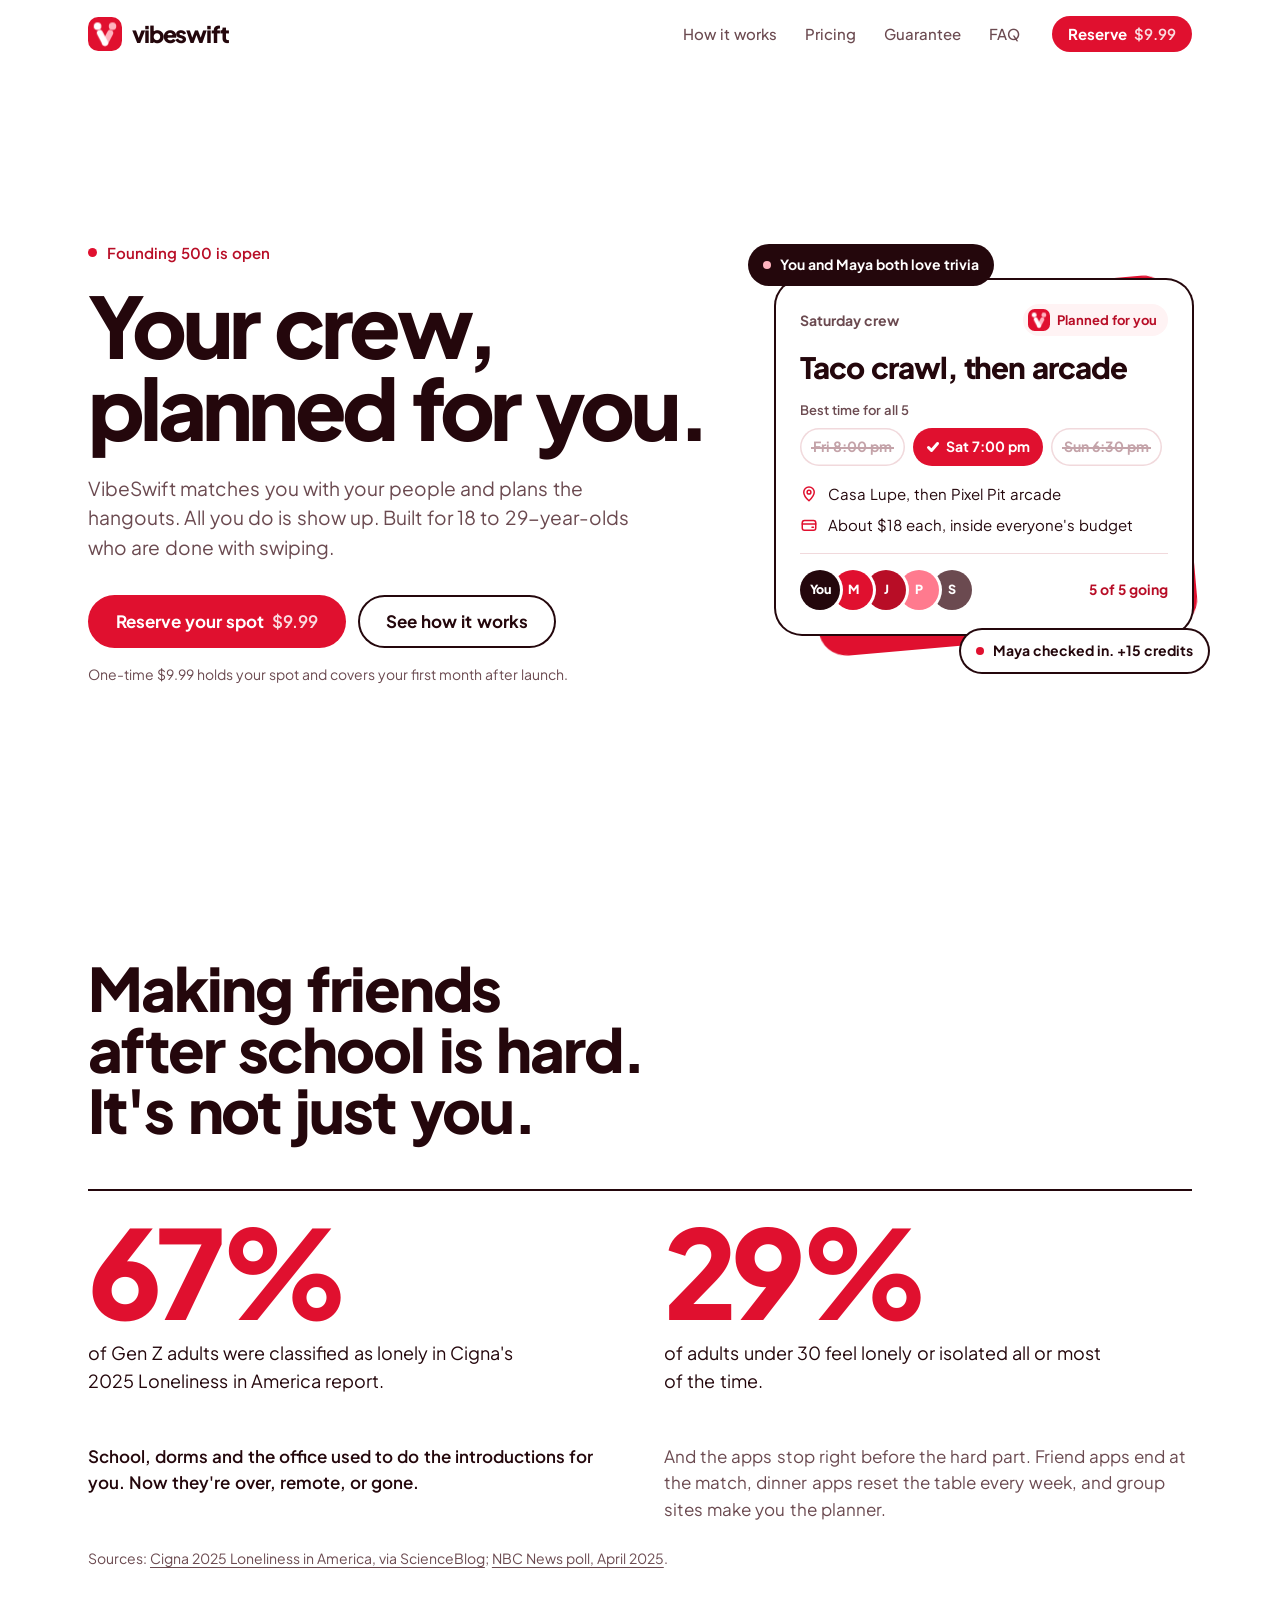
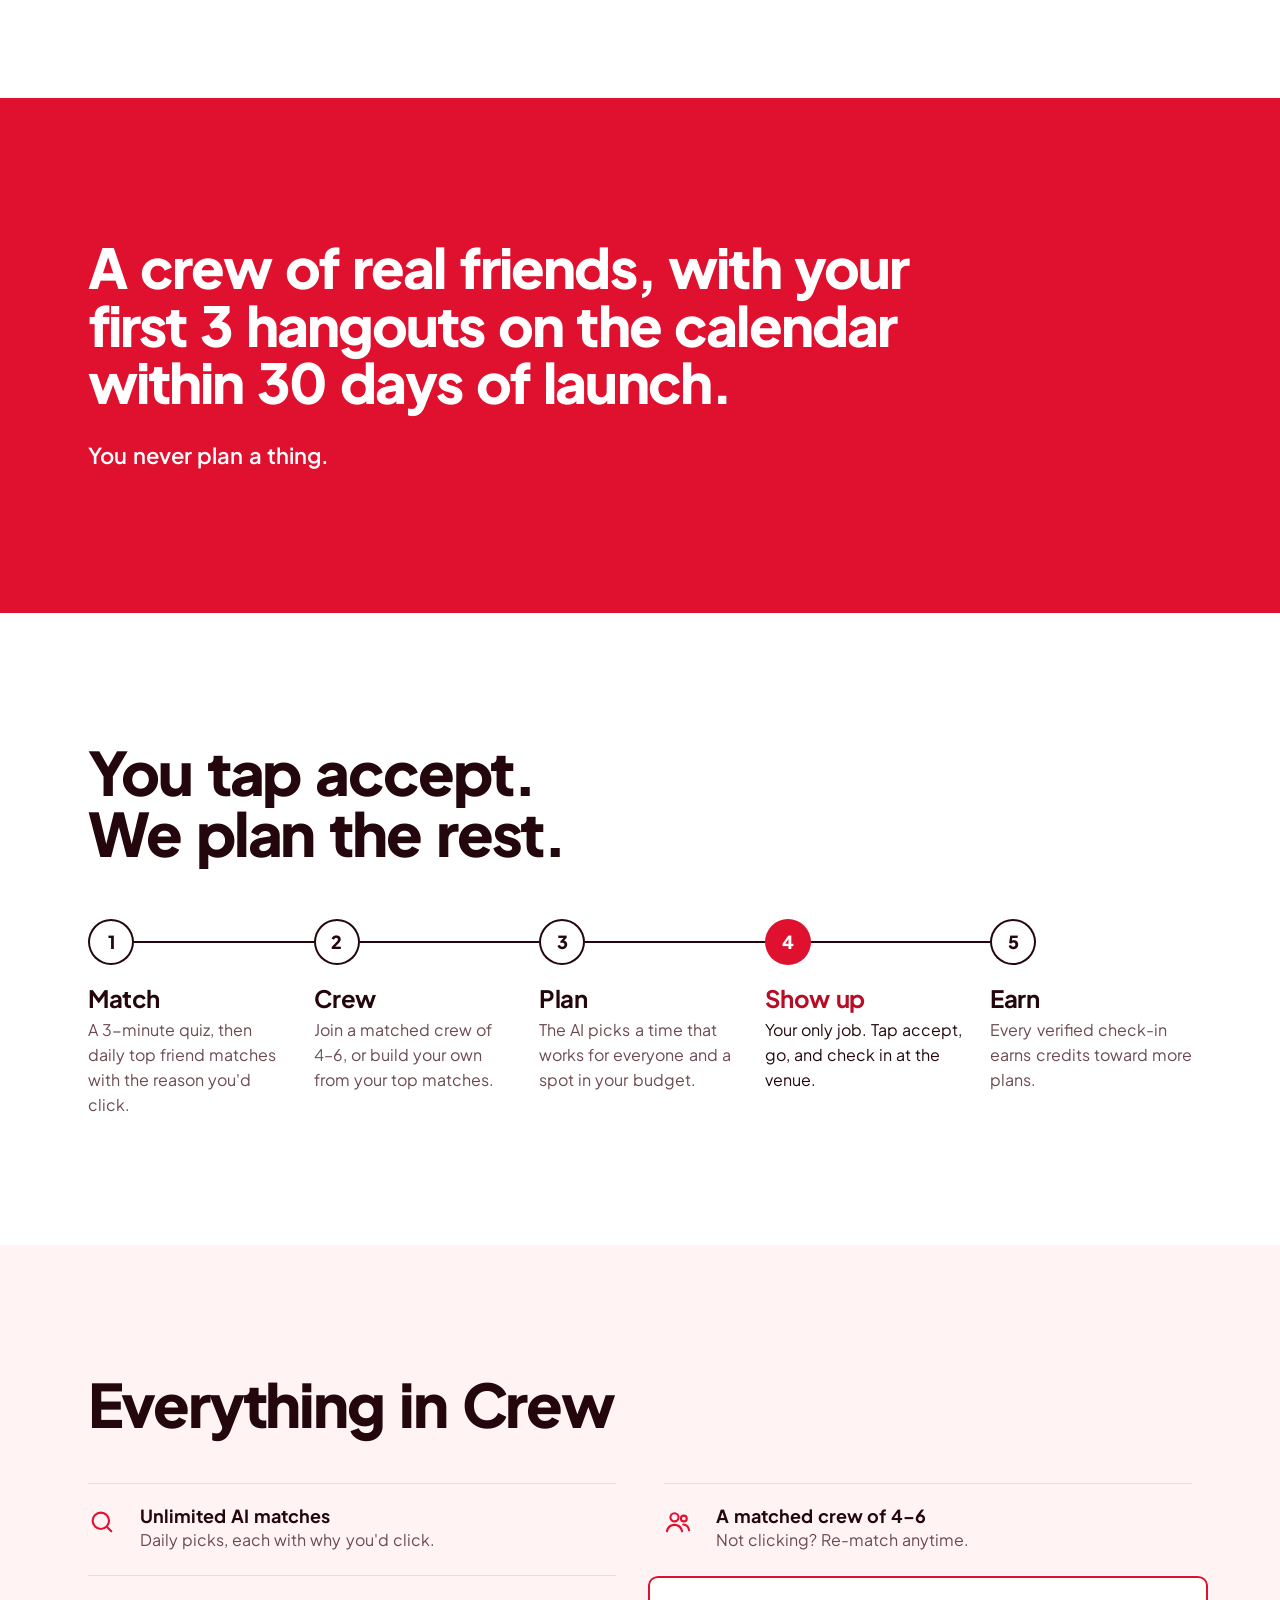
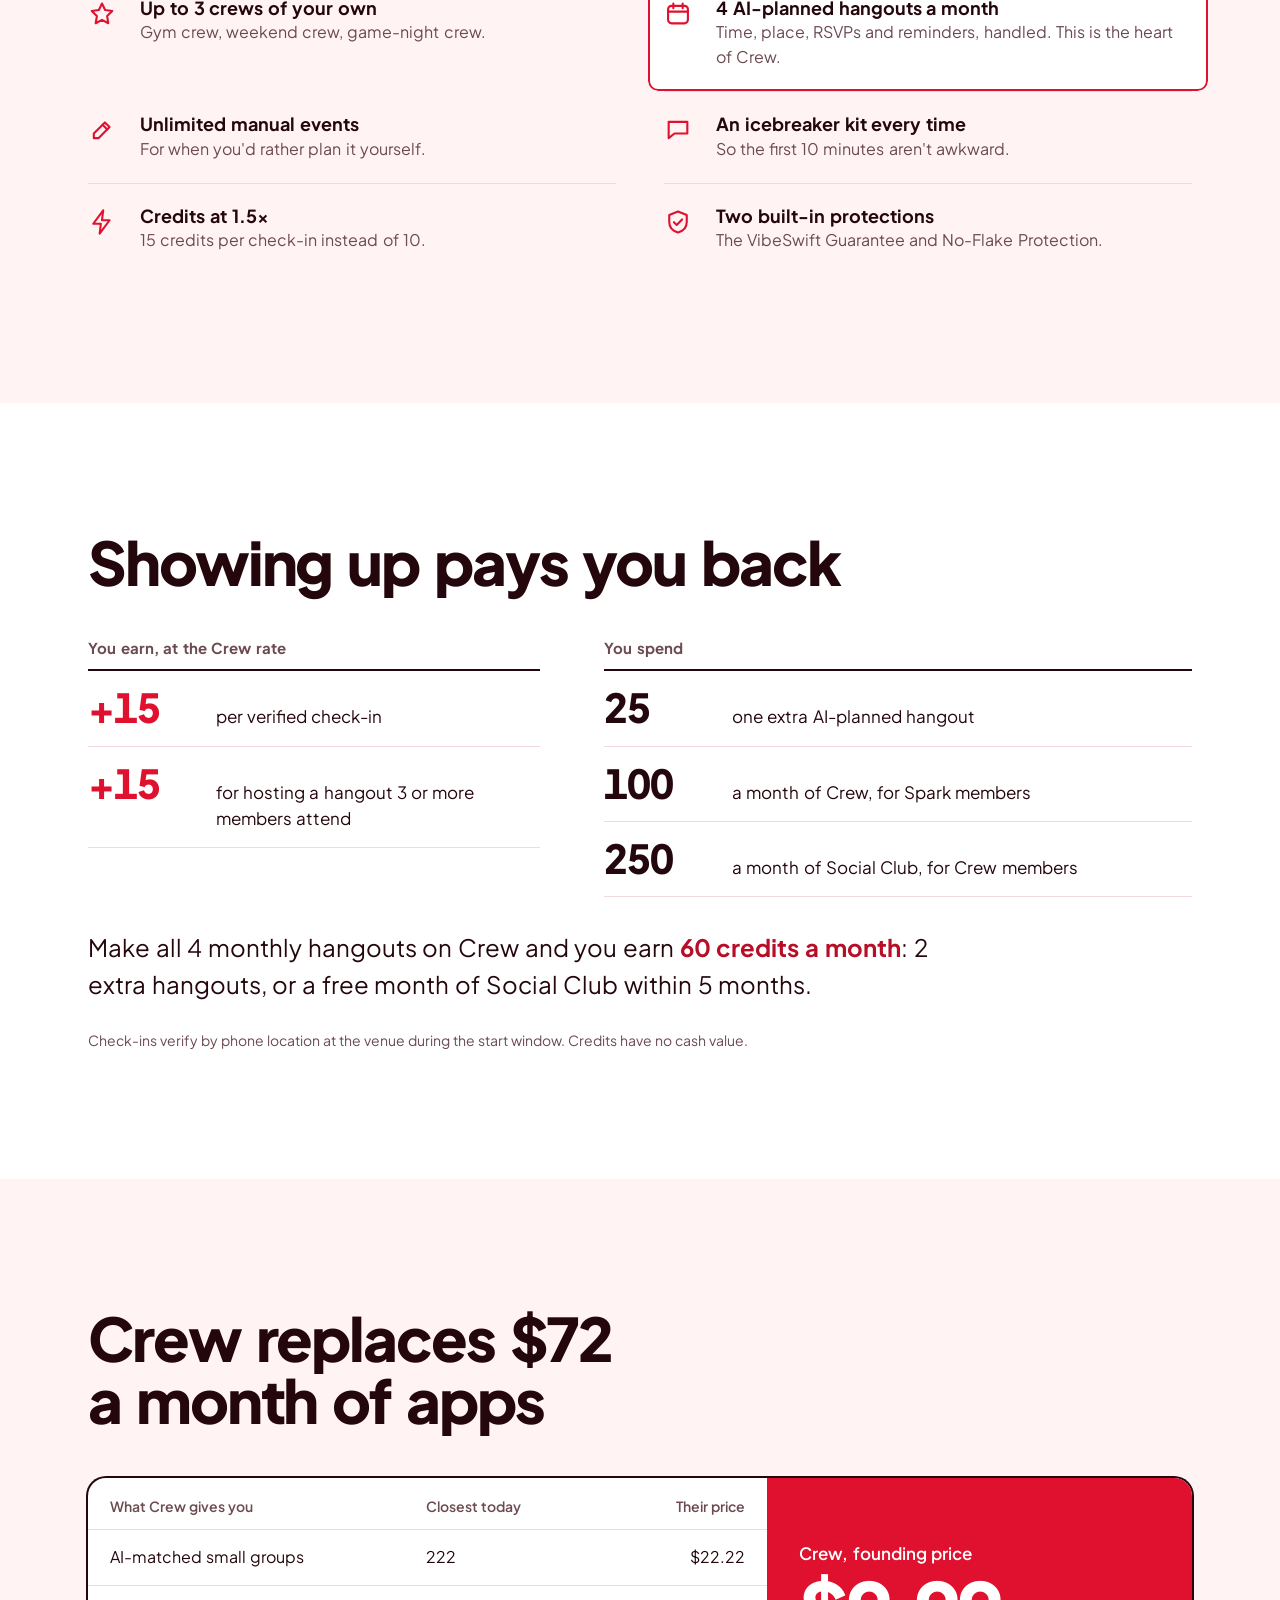
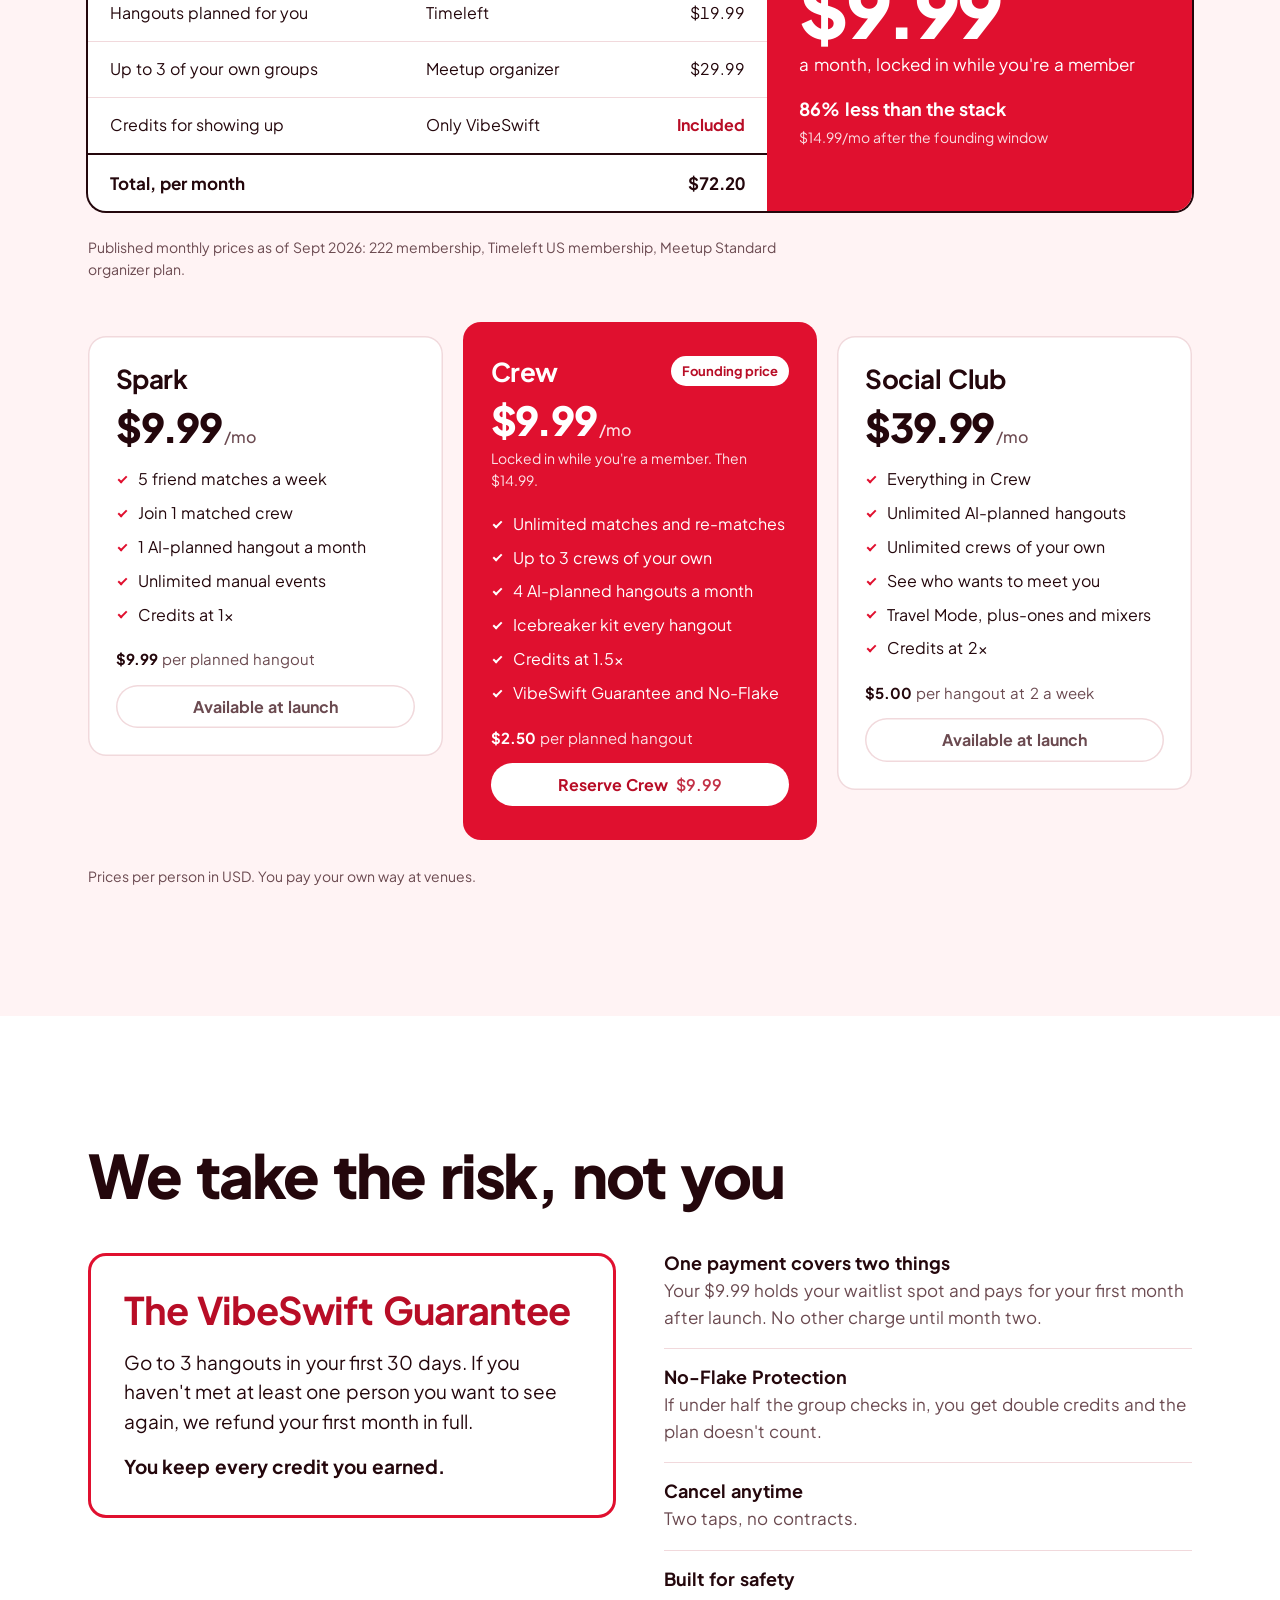
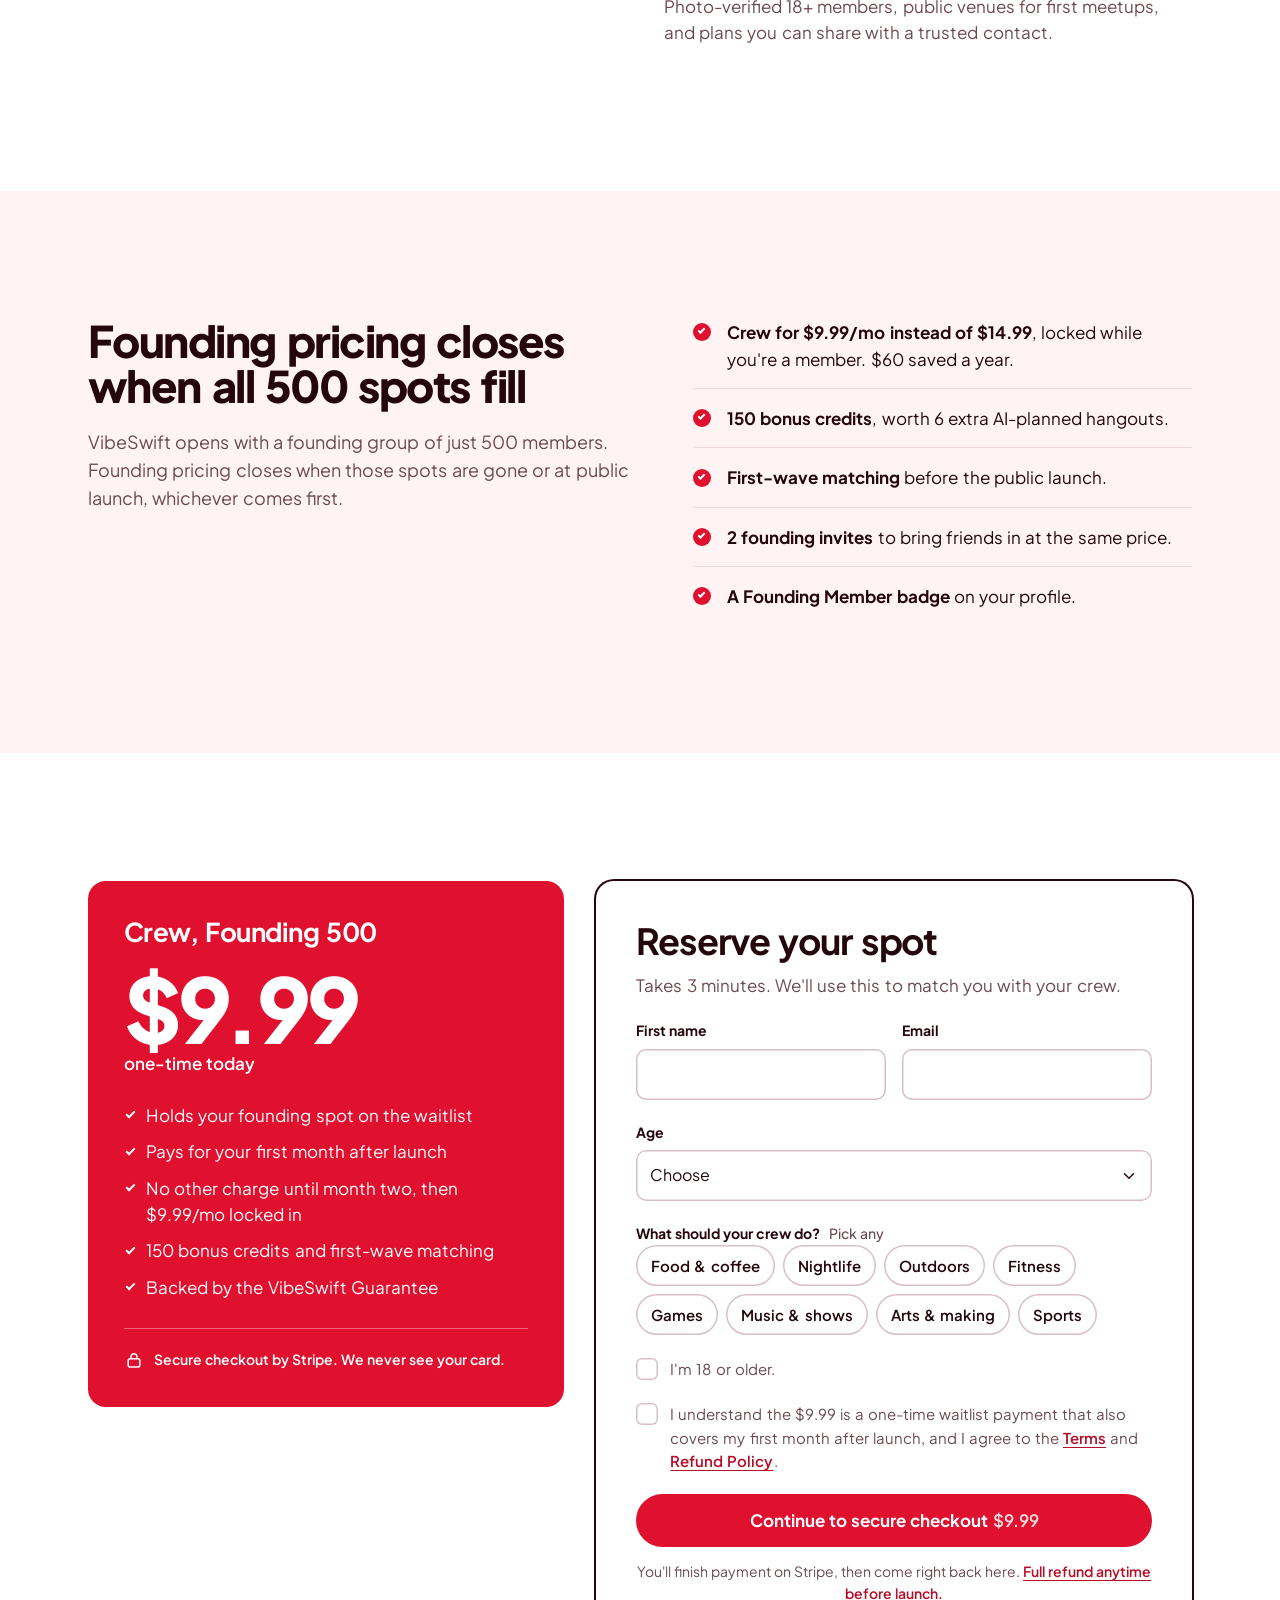
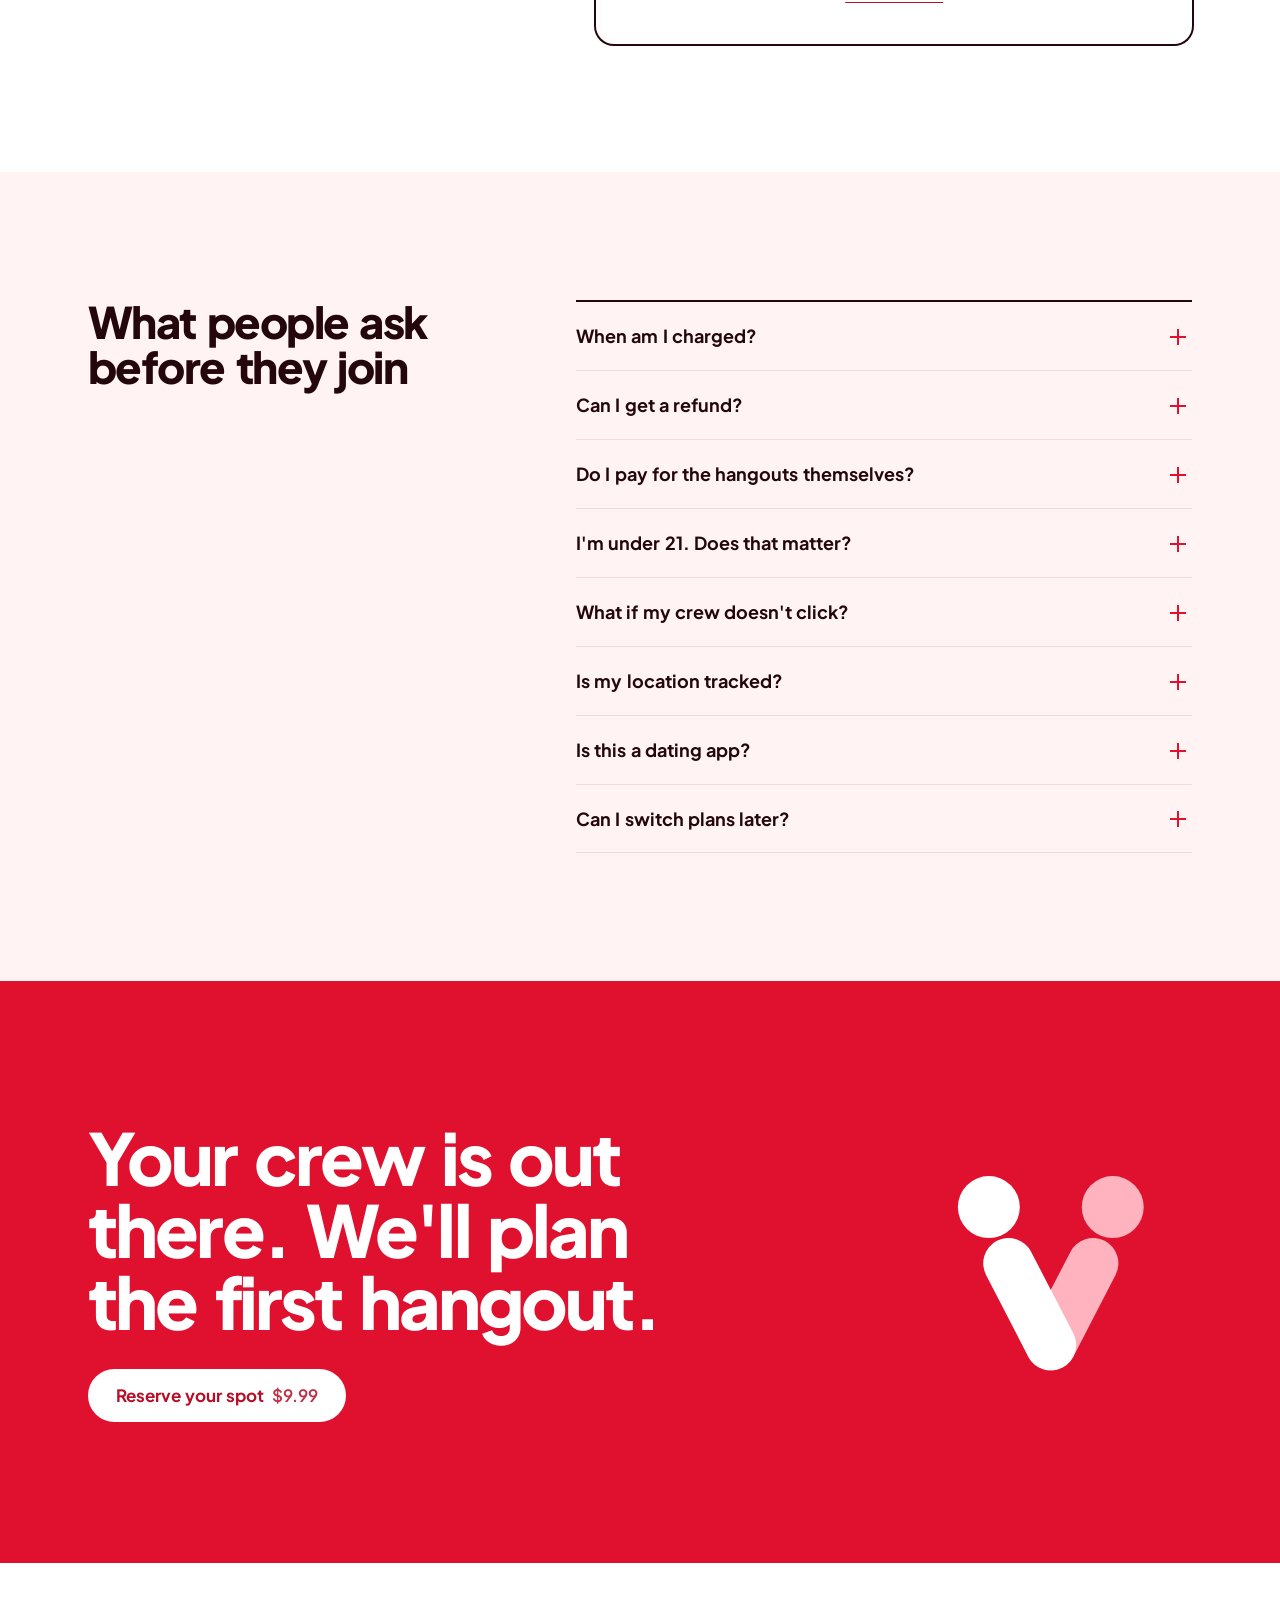
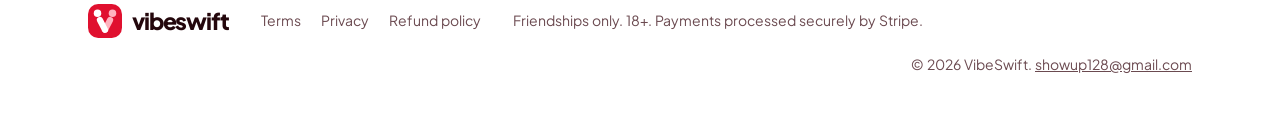
==== commit 9b6ad5bc: "Redesign: Plus Jakarta Sans, two-friends mark, animated plan-card hero - Swap Syne/Instrument Sans f" ====
--- a/index.html
+++ b/index.html
@@ -12,9 +12,10 @@
   <meta property="og:image" content="https://ethankolakaluri.github.io/ShowUp-Waitlist/assets/img/og.png">
   <meta name="twitter:card" content="summary_large_image">
   <link rel="icon" href="assets/img/favicon.svg" type="image/svg+xml">
+  <link rel="apple-touch-icon" href="assets/img/icon-512.png">
   <link rel="preconnect" href="https://fonts.googleapis.com">
   <link rel="preconnect" href="https://fonts.gstatic.com" crossorigin>
-  <link rel="stylesheet" href="https://fonts.googleapis.com/css2?family=Syne:wght@600..800&family=Instrument+Sans:wght@400..700&display=swap">
+  <link rel="stylesheet" href="https://fonts.googleapis.com/css2?family=Plus+Jakarta+Sans:wght@400..800&display=swap">
   <link rel="stylesheet" href="assets/css/styles.css">
   <script>document.documentElement.classList.remove("no-js");</script>
   <script src="assets/js/config.js"></script>
@@ -26,7 +27,7 @@
   <header class="nav" id="nav">
     <div class="wrap nav__inner">
       <a class="brand" href="#top" aria-label="VibeSwift home">
-        <svg class="brand__mark" viewBox="0 0 100 100" aria-hidden="true"><rect width="100" height="100" rx="28" fill="#E0102F"/><path d="M10 52C18 52 21 32 30 32C38 32 44 58 50 74C56 58 62 26 70 26C79 26 82 52 90 52" fill="none" stroke="#fff" stroke-width="10" stroke-linecap="round" stroke-linejoin="round"/></svg>
+        <svg class="brand__mark" viewBox="0 0 100 100" aria-hidden="true"><rect width="100" height="100" rx="30" fill="#E0102F"/><g class="friend friend--b"><path d="M65 47L50 76" stroke="#FFB3BF" stroke-width="18" stroke-linecap="round"/><circle cx="72" cy="27" r="11" fill="#FFB3BF"/></g><g class="friend friend--a"><path d="M35 47L50 76" stroke="#fff" stroke-width="18" stroke-linecap="round"/><circle cx="28" cy="27" r="11" fill="#fff"/></g></svg>
         <span class="brand__word">vibeswift</span>
       </a>
       <nav class="nav__links" aria-label="Sections">
@@ -40,29 +41,53 @@
   </header>
 
   <main id="top">
-    <!-- Hero: the wave draws once on load, with real plans riding its peaks -->
+    <!-- Hero: the plan card builds itself once, the way the app plans a hangout -->
     <section class="hero">
-      <div class="wrap">
-        <p class="status"><span class="status__dot" aria-hidden="true"></span>Founding 500 is open</p>
-        <h1 class="hero__title">Your crew,<br> planned for you.</h1>
-        <div class="hero__row">
+      <div class="wrap hero__grid">
+        <div class="hero__copy">
+          <p class="status"><span class="status__dot" aria-hidden="true"></span>Founding 500 is open</p>
+          <h1 class="hero__title"><span>Your crew,</span> <span>planned for you.</span></h1>
           <p class="hero__sub">VibeSwift matches you with your people and plans the hangouts. All you do is show up. Built for 18 to 29-year-olds who are done with swiping.</p>
           <div class="hero__ctas">
             <a class="btn btn--primary btn--lg" href="#reserve">Reserve your spot <span class="price-label">$9.99</span></a>
             <a class="btn btn--ghost btn--lg" href="#how">See how it works</a>
           </div>
-        </div>
-        <p class="hero__fine">One-time <span class="price-label">$9.99</span> holds your spot and covers your first month after launch.</p>
-      </div>
-
-      <div class="wave" aria-hidden="true">
-        <svg class="wave__line" viewBox="0 0 1440 220" preserveAspectRatio="none">
-          <path pathLength="1" d="M0 150C90 150 130 90 210 90C290 90 330 170 400 170C470 170 510 70 590 70C670 70 700 130 720 196C740 130 790 40 870 40C950 40 990 150 1070 150C1150 150 1190 100 1270 100C1350 100 1390 150 1440 150"/>
-        </svg>
-        <div class="plan plan--a" style="--x:14.6%; --y:90px; --i:0"><span class="plan__when">Thu, 8:00 pm</span><span class="plan__what">Trivia night</span><span class="plan__who">4 going</span></div>
-        <div class="plan plan--b" style="--x:60.4%; --y:40px; --i:1"><span class="plan__when">Sat, 7:00 pm</span><span class="plan__what">Taco crawl + arcade</span><span class="plan__who">5 going, in budget</span></div>
-        <div class="plan plan--c" style="--x:88.2%; --y:100px; --i:2"><span class="plan__when">Sun, 9:00 am</span><span class="plan__what">Sunset hike</span><span class="plan__who">6 going</span></div>
-        <div class="checkin" style="--x:50%; --y:196px"><span class="checkin__dot"></span>+15 credits for showing up</div>
+          <p class="hero__fine">One-time <span class="price-label">$9.99</span> holds your spot and covers your first month after launch.</p>
+        </div>
+
+        <div class="demo reveal" aria-hidden="true">
+          <div class="plancard">
+            <div class="plancard__top">
+              <span class="plancard__crew">Saturday crew</span>
+              <span class="stamp"><svg viewBox="0 0 100 100"><rect width="100" height="100" rx="30" fill="#E0102F"/><g class="friend friend--b"><path d="M65 47L50 76" stroke="#FFB3BF" stroke-width="18" stroke-linecap="round"/><circle cx="72" cy="27" r="11" fill="#FFB3BF"/></g><g class="friend friend--a"><path d="M35 47L50 76" stroke="#fff" stroke-width="18" stroke-linecap="round"/><circle cx="28" cy="27" r="11" fill="#fff"/></g></svg>Planned for you</span>
+            </div>
+            <p class="plancard__what">Taco crawl, then arcade</p>
+            <div>
+              <p class="plancard__label">Best time for all 5</p>
+              <div class="slots">
+                <span class="slot slot--no" style="--i:0">Fri 8:00 pm</span>
+                <span class="slot slot--pick" style="--i:1"><svg viewBox="0 0 14 14"><path d="M2.5 7.5l3 3 6-7"/></svg>Sat 7:00 pm</span>
+                <span class="slot slot--no" style="--i:2">Sun 6:30 pm</span>
+              </div>
+            </div>
+            <ul class="facts">
+              <li style="--i:0"><svg viewBox="0 0 24 24"><path d="M12 21s7-6.2 7-11.5A7 7 0 0 0 5 9.5C5 14.8 12 21 12 21z"/><circle cx="12" cy="9.5" r="2.5"/></svg>Casa Lupe, then Pixel Pit arcade</li>
+              <li style="--i:1"><svg viewBox="0 0 24 24"><rect x="3" y="6" width="18" height="13" rx="3"/><path d="M3 10.5h18M16 15h2"/></svg>About $18 each, inside everyone's budget</li>
+            </ul>
+            <div class="plancard__foot">
+              <div class="faces">
+                <span class="face" style="--i:0; --c:#24070C">You</span>
+                <span class="face" style="--i:1; --c:#E0102F">M</span>
+                <span class="face" style="--i:2; --c:#B80D26">J</span>
+                <span class="face" style="--i:3; --c:#FF7A8E">P</span>
+                <span class="face" style="--i:4; --c:#6B4A50">S</span>
+              </div>
+              <span class="going"></span>
+            </div>
+          </div>
+          <p class="toast toast--match"><span class="toast__dot"></span>You and Maya both love trivia</p>
+          <p class="toast toast--credit"><span class="toast__dot"></span>Maya checked in. +15 credits</p>
+        </div>
       </div>
     </section>
 
@@ -100,12 +125,12 @@
     <section class="section" id="how">
       <div class="wrap">
         <h2 class="h2">You tap accept. We plan the rest.</h2>
-        <ol class="steps">
-          <li class="step"><span class="step__num">1</span><h3>Match</h3><p>A 3-minute quiz, then daily top friend matches with the reason you'd click.</p></li>
-          <li class="step"><span class="step__num">2</span><h3>Crew</h3><p>Join a matched crew of 4–6, or build your own from your top matches.</p></li>
-          <li class="step"><span class="step__num">3</span><h3>Plan</h3><p>The AI picks a time that works for everyone and a spot in your budget.</p></li>
-          <li class="step step--you"><span class="step__num">4</span><h3>Show up</h3><p>Your only job. Tap accept, go, and check in at the venue.</p></li>
-          <li class="step"><span class="step__num">5</span><h3>Earn</h3><p>Every verified check-in earns credits toward more plans.</p></li>
+        <ol class="steps reveal">
+          <li class="step"><span class="step__num" style="--i:0">1</span><h3>Match</h3><p>A 3-minute quiz, then daily top friend matches with the reason you'd click.</p></li>
+          <li class="step"><span class="step__num" style="--i:1">2</span><h3>Crew</h3><p>Join a matched crew of <span class="nowrap">4–6</span>, or build your own from your top matches.</p></li>
+          <li class="step"><span class="step__num" style="--i:2">3</span><h3>Plan</h3><p>The AI picks a time that works for everyone and a spot in your budget.</p></li>
+          <li class="step step--you"><span class="step__num" style="--i:3">4</span><h3>Show up</h3><p>Your only job. Tap accept, go, and check in at the venue.</p></li>
+          <li class="step"><span class="step__num" style="--i:4">5</span><h3>Earn</h3><p>Every verified check-in earns credits toward more plans.</p></li>
         </ol>
       </div>
     </section>
@@ -368,10 +393,12 @@
 
     <!-- Final call to action -->
     <section class="final">
-      <svg class="final__wave" viewBox="0 0 1440 220" preserveAspectRatio="none" aria-hidden="true"><path d="M0 150C90 150 130 90 210 90C290 90 330 170 400 170C470 170 510 70 590 70C670 70 700 130 720 196C740 130 790 40 870 40C950 40 990 150 1070 150C1150 150 1190 100 1270 100C1350 100 1390 150 1440 150"/></svg>
       <div class="wrap final__inner">
-        <h2>Your crew is out there. We'll plan the first hangout.</h2>
-        <a class="btn btn--light btn--lg" href="#reserve">Reserve your spot <span class="price-label">$9.99</span></a>
+        <div class="final__copy">
+          <h2>Your crew is out there. We'll plan the first hangout.</h2>
+          <a class="btn btn--light btn--lg" href="#reserve">Reserve your spot <span class="price-label">$9.99</span></a>
+        </div>
+        <svg class="final__mark reveal" viewBox="0 0 100 100" aria-hidden="true"><g class="friend friend--b"><path d="M65 47L50 76" stroke="#FFB3BF" stroke-width="18" stroke-linecap="round"/><circle cx="72" cy="27" r="11" fill="#FFB3BF"/></g><g class="friend friend--a"><path d="M35 47L50 76" stroke="#fff" stroke-width="18" stroke-linecap="round"/><circle cx="28" cy="27" r="11" fill="#fff"/></g></svg>
       </div>
     </section>
   </main>
@@ -379,7 +406,7 @@
   <footer class="footer">
     <div class="wrap footer__inner">
       <a class="brand" href="#top" aria-label="VibeSwift home">
-        <svg class="brand__mark" viewBox="0 0 100 100" aria-hidden="true"><rect width="100" height="100" rx="28" fill="#E0102F"/><path d="M10 52C18 52 21 32 30 32C38 32 44 58 50 74C56 58 62 26 70 26C79 26 82 52 90 52" fill="none" stroke="#fff" stroke-width="10" stroke-linecap="round" stroke-linejoin="round"/></svg>
+        <svg class="brand__mark" viewBox="0 0 100 100" aria-hidden="true"><rect width="100" height="100" rx="30" fill="#E0102F"/><g class="friend friend--b"><path d="M65 47L50 76" stroke="#FFB3BF" stroke-width="18" stroke-linecap="round"/><circle cx="72" cy="27" r="11" fill="#FFB3BF"/></g><g class="friend friend--a"><path d="M35 47L50 76" stroke="#fff" stroke-width="18" stroke-linecap="round"/><circle cx="28" cy="27" r="11" fill="#fff"/></g></svg>
         <span class="brand__word">vibeswift</span>
       </a>
       <nav class="footer__links" aria-label="Policies">
--- a/assets/css/styles.css
+++ b/assets/css/styles.css
@@ -1,26 +1,29 @@
 /* ============================================================
    VibeSwift waitlist — styles
-   Red and white. Syne for display, Instrument Sans for text.
-   The one loud moment is the hero wave; everything else stays quiet.
+   Red and white, set in Plus Jakarta Sans.
+   The one loud moment is the hero plan card building itself;
+   everything else stays quiet.
    ============================================================ */
 
 :root {
   --white: #FFFFFF;
   --blush: #FFF3F4;     /* alternate section background */
   --rose: #FFD6DB;      /* tints, bar track, selected states */
-  --red: #E0102F;       /* brand red: fills, the wave, big numbers */
+  --red: #E0102F;       /* brand red: fills, the mark, big numbers */
   --red-ink: #B80D26;   /* red for small text on white (6.7:1) */
   --red-dark: #9E0B21;  /* hover */
   --ink: #24070C;       /* text: an oxblood black, part of the palette */
   --muted: #6B4A50;     /* secondary text (7.7:1 on white) */
   --line: #F1D9DC;      /* hairlines */
 
-  --display: "Syne", "Arial Black", Arial, sans-serif;
-  --text: "Instrument Sans", "Helvetica Neue", Arial, sans-serif;
+  --friend: #FFB3BF;    /* the second friend in the mark */
+  --display: "Plus Jakarta Sans", "Helvetica Neue", Arial, sans-serif;
+  --text: "Plus Jakarta Sans", "Helvetica Neue", Arial, sans-serif;
 
   --r-sm: 10px;
   --r: 18px;
   --ease: cubic-bezier(.2, .7, .2, 1);
+  --spring: cubic-bezier(.34, 1.45, .5, 1);
   --wrap: 1200px;
   --gutter: clamp(16px, 4vw, 48px);
 }
@@ -37,10 +40,14 @@
   -webkit-font-smoothing: antialiased;
   overflow-x: hidden;
 }
+/* Plus Jakarta's space is narrow (0.17em); open it up so words don't run together.
+   Set per element so it scales with each font size. */
+:where(body, body *) { word-spacing: .07em; }
+:where(h1, h2, h3, .hero__title, .figure__num, .promise__text, .stack__big, .reserve__price, .plancard__what) { word-spacing: .1em; }
 img, svg { display: block; max-width: 100%; }
 a { color: inherit; }
 p { margin: 0; }
-h1, h2, h3 { margin: 0; font-family: var(--display); color: var(--ink); line-height: 1.12; }
+h1, h2, h3 { margin: 0; font-family: var(--display); color: var(--ink); line-height: 1.12; text-wrap: balance; }
 ul, ol, dl, dd { margin: 0; padding: 0; list-style: none; }
 [hidden] { display: none !important; }
 button, input, select { font: inherit; color: inherit; }
@@ -62,8 +69,9 @@
   background: var(--bg); color: var(--fg);
   font-family: var(--text); font-weight: 700; font-size: 16px; line-height: 1.1;
   text-decoration: none; cursor: pointer; white-space: nowrap;
-  transition: background-color .2s var(--ease), color .2s var(--ease), box-shadow .2s var(--ease);
-}
+  transition: background-color .2s var(--ease), color .2s var(--ease), box-shadow .2s var(--ease), transform .2s var(--ease);
+}
+.btn:not(.btn--quiet):active { transform: scale(.97); }
 .btn--primary { --bg: var(--red); --fg: var(--white); }
 .btn--primary:hover { --bg: var(--red-dark); }
 .btn--ghost { --bg: transparent; box-shadow: inset 0 0 0 2px var(--ink); }
@@ -89,48 +97,85 @@
 .nav__links a:hover { color: var(--ink); }
 .brand { display: inline-flex; align-items: center; gap: 10px; text-decoration: none; }
 .brand__mark { width: 34px; height: 34px; }
-.brand__word { font-family: var(--display); font-weight: 800; font-size: 22px; letter-spacing: -.03em; color: var(--ink); }
+.brand__word { font-family: var(--display); font-weight: 800; font-size: 23px; letter-spacing: -.05em; color: var(--ink); }
+.friend { transform-origin: 50px 76px; }
+.nav .brand__mark .friend--a { animation: lean-a .9s var(--spring) .15s both; }
+.nav .brand__mark .friend--b { animation: lean-b .9s var(--spring) .15s both; }
 
 /* ---------- Hero ---------- */
-.hero { padding: clamp(32px, 5vw, 64px) 0 64px; overflow: hidden; }
+.hero { display: grid; align-items: center; min-height: min(calc(100svh - 68px), 800px); padding: clamp(32px, 4vw, 48px) 0 clamp(48px, 5vw, 72px); overflow: hidden; }
+.hero__grid { display: grid; grid-template-columns: minmax(0, 1.2fr) minmax(0, .8fr); gap: clamp(40px, 5vw, 72px); align-items: center; }
 .status { display: inline-flex; align-items: center; gap: 10px; font-weight: 600; font-size: 15px; color: var(--red-ink); }
-.status__dot { width: 9px; height: 9px; border-radius: 50%; background: var(--red); box-shadow: 0 0 0 0 rgba(224, 16, 47, .5); animation: beat 2s ease-out infinite; }
-.hero__title {
-  margin-top: 18px;
-  font-size: clamp(44px, 6.3vw, 94px); font-weight: 800; line-height: .96; letter-spacing: -.045em;
-}
-.hero__row { display: flex; flex-wrap: wrap; align-items: flex-end; justify-content: space-between; gap: 24px 48px; margin-top: 32px; }
-.hero__sub { font-size: clamp(17px, 1.6vw, 20px); color: var(--muted); max-width: 44ch; }
-.hero__ctas { display: flex; flex-wrap: wrap; gap: 12px; }
-.hero__fine { margin-top: 18px; font-size: 14px; color: var(--muted); }
-
-.wave { position: relative; height: 220px; margin-top: clamp(96px, 8vw, 112px); }
-.wave__line { position: absolute; inset: 0; width: 100%; height: 100%; overflow: visible; }
-.wave__line path, .final__wave path { fill: none; stroke-width: 5; stroke-linecap: round; stroke-linejoin: round; vector-effect: non-scaling-stroke; }
-.wave__line path { stroke: var(--red); stroke-dasharray: 1; stroke-dashoffset: 1; animation: draw 2.2s var(--ease) .2s forwards; }
-.plan {
-  position: absolute; left: var(--x); top: var(--y);
-  transform: translate(-50%, calc(-100% - 16px));
-  display: grid; gap: 1px; min-width: 168px; padding: 12px 16px 13px;
-  background: var(--white); border-radius: var(--r-sm); box-shadow: 0 0 0 1.5px var(--ink), 4px 4px 0 var(--ink);
-  font-size: 13px; color: var(--muted);
-  opacity: 0; animation: plan .45s var(--ease) forwards; animation-delay: calc(.7s + var(--i) * .55s);
-}
-.plan::after { content: ""; position: absolute; left: 50%; bottom: -13px; width: 2px; height: 11px; background: var(--ink); }
-.plan__when { font-weight: 600; color: var(--red-ink); }
-.plan__what { font-family: var(--display); font-weight: 700; font-size: 16px; color: var(--ink); letter-spacing: -.01em; }
-.checkin {
-  position: absolute; left: var(--x); top: var(--y);
-  transform: translate(-50%, 14px);
-  display: inline-flex; align-items: center; gap: 8px; white-space: nowrap;
-  padding: 7px 14px; border-radius: 999px; background: var(--red); color: var(--white); font-weight: 700; font-size: 13px;
-  opacity: 0; animation: plan .45s var(--ease) 1.6s forwards;
-}
-.checkin__dot { width: 7px; height: 7px; border-radius: 50%; background: var(--white); }
+.status__dot { width: 9px; height: 9px; border-radius: 50%; background: var(--red); box-shadow: 0 0 0 0 rgba(224, 16, 47, .5); animation: ping 2.4s ease-out infinite; }
+.hero__title { margin-top: 20px; font-size: clamp(48px, 6.6vw, 96px); font-weight: 800; line-height: .97; letter-spacing: -.055em; }
+.hero__title span { display: block; }
+.hero__sub { margin-top: 26px; font-size: clamp(17px, 1.5vw, 20px); color: var(--muted); max-width: 40ch; }
+.hero__ctas { display: flex; flex-wrap: wrap; gap: 12px; margin-top: 32px; }
+.hero__fine { margin-top: 16px; font-size: 14px; color: var(--muted); }
+
+/* The plan card: it builds itself once on load, the way the app plans a hangout */
+.demo { --t: .1s; position: relative; padding: 36px 0 44px; }
+/* Hold the sequence until the card is on screen (main.js adds .in), so phones see it play too */
+html:not(.no-js) .demo.reveal:not(.in) *, html:not(.no-js) .demo.reveal:not(.in)::before { animation-play-state: paused; }
+.demo::before {
+  content: ""; position: absolute; inset: 36px 18px 44px; border-radius: 28px; background: var(--red);
+  transform: rotate(-5deg) translate(10px, 10px); animation: settle .9s var(--spring) var(--t) both;
+}
+.plancard {
+  position: relative; display: grid; gap: 16px; padding: 24px; border-radius: 26px;
+  background: var(--white); box-shadow: 0 0 0 2px var(--ink);
+  animation: rise .6s var(--ease) var(--t) both;
+}
+.plancard__top { display: flex; align-items: center; justify-content: space-between; gap: 12px; }
+.plancard__crew { font-size: 14px; font-weight: 700; color: var(--muted); }
+.stamp {
+  display: inline-flex; align-items: center; gap: 7px; padding: 5px 11px 5px 5px; border-radius: 999px;
+  background: var(--blush); color: var(--red-ink); font-size: 13px; font-weight: 700; white-space: nowrap;
+  animation: pop .5s var(--spring) calc(var(--t) + 3.1s) both;
+}
+.stamp svg { width: 22px; height: 22px; }
+.stamp .friend--a { animation: lean-a .8s var(--spring) calc(var(--t) + 3.25s) both; }
+.stamp .friend--b { animation: lean-b .8s var(--spring) calc(var(--t) + 3.25s) both; }
+.plancard__what { font-size: clamp(24px, 2.3vw, 30px); font-weight: 800; line-height: 1.08; letter-spacing: -.035em; animation: rise .5s var(--ease) calc(var(--t) + .35s) both; }
+.plancard__label { font-size: 13px; font-weight: 600; color: var(--muted); margin-bottom: 8px; animation: rise .4s var(--ease) calc(var(--t) + .6s) both; }
+.slots { display: flex; flex-wrap: wrap; gap: 8px; }
+.slot {
+  position: relative; display: inline-flex; align-items: center; gap: 6px; padding: 8px 13px; border-radius: 999px;
+  font-size: 14px; font-weight: 700; box-shadow: inset 0 0 0 1.5px var(--line); white-space: nowrap;
+  animation: rise .4s var(--ease) calc(var(--t) + .75s + var(--i) * .1s) both;
+}
+.slot--no { animation: rise .4s var(--ease) calc(var(--t) + .75s + var(--i) * .1s) both, dim .35s var(--ease) calc(var(--t) + 1.6s) both; }
+.slot--no::after { content: ""; position: absolute; left: 11px; right: 11px; top: 50%; height: 1.5px; background: currentColor; transform: scaleX(0); transform-origin: left; animation: strike .35s var(--ease) calc(var(--t) + 1.6s) both; }
+.slot--pick { animation: rise .4s var(--ease) calc(var(--t) + .75s + var(--i) * .1s) both, pick .4s var(--ease) calc(var(--t) + 1.75s) both; }
+.slot--pick svg { width: 0; height: 14px; fill: none; stroke: currentColor; stroke-width: 3; stroke-linecap: round; stroke-linejoin: round; animation: grow .3s var(--ease) calc(var(--t) + 1.9s) both; }
+.facts { display: grid; gap: 8px; font-size: 15px; }
+.facts li { display: flex; align-items: center; gap: 10px; animation: rise .45s var(--ease) calc(var(--t) + 2.05s + var(--i) * .15s) both; }
+.facts svg { flex: none; width: 18px; height: 18px; fill: none; stroke: var(--red); stroke-width: 2; stroke-linecap: round; stroke-linejoin: round; }
+.plancard__foot { display: flex; align-items: center; justify-content: space-between; gap: 12px; padding-top: 16px; border-top: 1px solid var(--line); }
+.faces { display: flex; }
+.face {
+  position: relative; z-index: calc(10 - var(--i)); display: grid; place-items: center; width: 40px; height: 40px; margin-left: -7px; border-radius: 50%;
+  background: var(--c, var(--red)); color: var(--white); box-shadow: 0 0 0 3px var(--white);
+  font-size: 12.5px; font-weight: 800; letter-spacing: -.03em; word-spacing: 0;
+  animation: pop .45s var(--spring) calc(var(--t) + 2.4s + var(--i) * .12s) both;
+}
+.face:first-child { margin-left: 0; }
+.going { font-size: 14px; font-weight: 700; color: var(--red-ink); font-variant-numeric: tabular-nums; animation: rise .3s var(--ease) calc(var(--t) + 2.35s) both, going .6s steps(5, end) calc(var(--t) + 2.45s) both; counter-reset: n var(--n); }
+.going::before { content: counter(n) " of 5 going"; }
+.toast {
+  position: absolute; z-index: 2; display: inline-flex; align-items: center; gap: 9px;
+  padding: 10px 15px; border-radius: 999px; font-size: 14px; font-weight: 700; white-space: nowrap;
+}
+.toast--match { top: 0; left: -28px; background: var(--ink); color: var(--white); animation: rise .5s var(--spring) calc(var(--t) + 3.6s) both; }
+.toast--credit { right: -16px; bottom: 6px; background: var(--white); color: var(--ink); box-shadow: 0 0 0 2px var(--ink); animation: rise .5s var(--spring) calc(var(--t) + 4.1s) both; }
+.toast__dot { width: 8px; height: 8px; border-radius: 50%; background: var(--friend); }
+.toast--credit .toast__dot { background: var(--red); }
 
 /* ---------- Sections ---------- */
 .section { padding: clamp(72px, 10vw, 128px) 0; }
 .section--blush { background: var(--blush); }
+.hero + .section { padding-top: clamp(48px, 7vw, 88px); }
+.nowrap { white-space: nowrap; }
 .h2 { font-size: clamp(34px, 4.8vw, 60px); font-weight: 800; line-height: 1.02; letter-spacing: -.035em; max-width: 18ch; }
 .founding .h2, .faq .h2 { font-size: clamp(30px, 3.4vw, 46px); }
 .source { margin-top: 26px; font-size: 14px; color: var(--muted); max-width: 72ch; }
@@ -152,7 +197,12 @@
 
 /* How it works: numbered stops on one line */
 .steps { position: relative; display: grid; grid-template-columns: repeat(5, 1fr); gap: 24px; margin-top: 56px; }
-.steps::before { content: ""; position: absolute; left: 22px; right: calc((100% - 96px) / 5 - 23px); top: 22px; height: 2px; background: var(--ink); }
+.steps::before { content: ""; position: absolute; left: 22px; right: calc((100% - 96px) / 5 - 23px); top: 22px; height: 2px; background: var(--ink); transform-origin: left; }
+/* The line draws across, and each stop pops as the line reaches it */
+html:not(.no-js) .steps.reveal:not(.in)::before { transform: scaleX(0); }
+html:not(.no-js) .steps.reveal:not(.in) .step__num { transform: scale(.3); opacity: 0; }
+.steps.in::before { transform: none; transition: transform 1.3s var(--ease); }
+.steps.in .step__num { transform: none; opacity: 1; transition: transform .5s var(--spring), opacity .2s; transition-delay: calc(var(--i) * .26s); }
 .step { position: relative; }
 .step__num {
   position: relative; display: grid; place-items: center; width: 46px; height: 46px; border-radius: 50%;
@@ -167,7 +217,7 @@
 
 /* Crew features */
 .features { display: grid; grid-template-columns: 1fr 1fr; gap: 0 48px; margin-top: 48px; }
-.feature { display: grid; grid-template-columns: 36px 1fr; gap: 2px 16px; padding: 22px 0; border-top: 1px solid var(--line); }
+.feature { display: grid; grid-template-columns: 36px 1fr; align-content: start; gap: 2px 16px; padding: 22px 0; border-top: 1px solid var(--line); }
 .feature svg { grid-row: span 2; width: 28px; height: 28px; margin-top: 2px; fill: none; stroke: var(--red); stroke-width: 1.8; stroke-linecap: round; stroke-linejoin: round; }
 .feature h3 { font-family: var(--text); font-size: 18px; font-weight: 700; }
 .feature p { color: var(--muted); font-size: 16px; }
@@ -307,10 +357,14 @@
 .faq__list details p { padding: 0 44px 22px 0; color: var(--muted); }
 
 /* Final call to action */
-.final { position: relative; overflow: hidden; background: var(--red); color: var(--white); padding: clamp(88px, 12vw, 152px) 0 clamp(150px, 16vw, 230px); }
-.final__wave { position: absolute; left: 0; right: 0; bottom: -40px; width: 100%; height: 200px; opacity: .3; }
-.final__wave path { stroke: var(--white); }
-.final__inner { position: relative; display: grid; justify-items: start; gap: 32px; }
+.final { position: relative; overflow: hidden; background: var(--red); color: var(--white); padding: clamp(88px, 11vw, 144px) 0; }
+.final__inner { display: grid; grid-template-columns: minmax(0, 1fr) auto; align-items: center; gap: 48px; }
+.final__copy { display: grid; justify-items: start; gap: 32px; }
+.final__mark { width: clamp(160px, 22vw, 300px); height: auto; overflow: visible; }
+.final__mark .friend { transition: transform 1.1s var(--spring); }
+html:not(.no-js) .final__mark.reveal:not(.in) .friend--a { transform: rotate(-26deg) translateX(-10px); }
+html:not(.no-js) .final__mark.reveal:not(.in) .friend--b { transform: rotate(26deg) translateX(10px); }
+.final__mark.in .friend--b { transition-delay: .08s; }
 .final h2 { color: var(--white); font-size: clamp(36px, 5.6vw, 76px); font-weight: 800; line-height: 1; letter-spacing: -.04em; max-width: 18ch; }
 
 /* Footer */
@@ -329,7 +383,9 @@
 .card { background: var(--white); border-radius: var(--r); box-shadow: 0 0 0 2px var(--ink); }
 .success__card { max-width: 620px; margin: 0 auto; text-align: center; padding: clamp(32px, 5vw, 56px); }
 .success__mark { width: 84px; height: 84px; margin: 0 auto 24px; }
-.success__mark--draw path { stroke-dasharray: 1; stroke-dashoffset: 1; animation: draw 1.1s var(--ease) .15s forwards; }
+.success__mark--draw path { stroke-dasharray: 1; stroke-dashoffset: 1; animation: draw .7s var(--ease) .2s forwards; }
+.success__mark--meet .friend--a { animation: lean-a 1s var(--spring) .2s both; }
+.success__mark--meet .friend--b { animation: lean-b 1s var(--spring) .2s both; }
 .success h1 { font-size: clamp(32px, 4.4vw, 52px); font-weight: 800; line-height: 1; letter-spacing: -.04em; }
 .success h1:focus { outline: none; }
 .refund h1 { font-size: clamp(32px, 4.4vw, 48px); }
@@ -338,7 +394,7 @@
 .success__meta span { padding: 8px 14px; border-radius: 999px; background: var(--blush); box-shadow: inset 0 0 0 1.5px var(--rose); font-weight: 700; font-size: 14.5px; }
 .success__next { margin-top: 30px; text-align: left; display: grid; gap: 10px; }
 .success__next li { display: flex; gap: 14px; align-items: flex-start; padding: 14px 16px; border-radius: var(--r-sm); background: var(--blush); }
-.success__next b { display: grid; place-items: center; flex: none; width: 26px; height: 26px; border-radius: 50%; background: var(--red); color: var(--white); font-family: var(--display); font-size: 14px; }
+.success__next b { display: grid; place-items: center; flex: none; width: 26px; height: 26px; border-radius: 50%; background: var(--red); color: var(--white); font-family: var(--display); font-size: 13px; font-weight: 800; }
 .success__actions { display: flex; flex-wrap: wrap; justify-content: center; gap: 12px; margin-top: 30px; }
 .success__fine { margin-top: 22px; font-size: 14.5px; color: var(--muted); }
 .success__fine a { color: var(--muted); text-underline-offset: 3px; }
@@ -378,9 +434,19 @@
 .fill--empty { background: #FFF1B8; box-shadow: inset 0 -2px 0 #E0A800; border-radius: 4px; padding: 0 4px; color: var(--ink); font-weight: 600; text-decoration: none; }
 
 /* ---------- Motion ---------- */
+@property --n { syntax: "<integer>"; inherits: false; initial-value: 5; }
 @keyframes draw { to { stroke-dashoffset: 0; } }
-@keyframes plan { from { opacity: 0; translate: 0 8px; } to { opacity: 1; translate: 0 0; } }
-@keyframes beat { 0% { box-shadow: 0 0 0 0 rgba(224, 16, 47, .5); } 70%, 100% { box-shadow: 0 0 0 10px rgba(224, 16, 47, 0); } }
+@keyframes rise { from { opacity: 0; transform: translateY(14px); } to { opacity: 1; transform: none; } }
+@keyframes settle { from { opacity: 0; transform: rotate(0) translate(0, 0); } to { opacity: 1; transform: rotate(-5deg) translate(10px, 10px); } }
+@keyframes pop { from { opacity: 0; transform: scale(.4); } to { opacity: 1; transform: none; } }
+@keyframes dim { to { color: #C4A3A9; } }
+@keyframes strike { to { transform: none; } }
+@keyframes pick { to { background: var(--red); color: var(--white); box-shadow: none; } }
+@keyframes grow { to { width: 14px; } }
+@keyframes going { from { --n: 0; } to { --n: 5; } }
+@keyframes lean-a { from { transform: rotate(-28deg) translateX(-8px); } }
+@keyframes lean-b { from { transform: rotate(28deg) translateX(8px); } }
+@keyframes ping { 0% { box-shadow: 0 0 0 0 rgba(224, 16, 47, .5); } 70%, 100% { box-shadow: 0 0 0 10px rgba(224, 16, 47, 0); } }
 @keyframes spin { to { transform: rotate(360deg); } }
 @keyframes confetti { 0% { transform: translate3d(0, 0, 0) rotate(0); } 100% { transform: translate3d(var(--x, 0), 105vh, 0) rotate(var(--r, 540deg)); opacity: .9; } }
 
@@ -388,8 +454,12 @@
 @media (max-width: 1000px) {
   .nav__links { display: none; }
   .nav__inner .btn { margin-left: auto; }
+  .hero { min-height: 0; }
+  .hero__grid { grid-template-columns: 1fr; }
+  .demo { width: 100%; max-width: 480px; justify-self: center; }
   .steps { grid-template-columns: 1fr; gap: 28px; }
-  .steps::before { left: 22px; right: auto; top: 22px; bottom: 22px; width: 2px; height: auto; }
+  .steps::before { left: 22px; right: auto; top: 22px; bottom: 22px; width: 2px; height: auto; transform-origin: top; }
+  html:not(.no-js) .steps.reveal:not(.in)::before { transform: scaleY(0); }
   .step { display: grid; grid-template-columns: 46px 1fr; column-gap: 20px; }
   .step__num { grid-row: span 2; }
   .step h3 { margin-top: 8px; }
@@ -403,11 +473,18 @@
   .figures, .problem__why, .features, .ledger, .field-row { grid-template-columns: 1fr; }
   .figure + .figure { border-top: 1px solid var(--line); margin-top: 24px; }
   .hero__ctas, .hero__ctas .btn { width: 100%; }
-  .wave { height: 170px; margin-top: 128px; }
   .btn--lg { padding: 16px 20px; }
-  .plan--a, .plan--c { display: none; }
-  .plan { --y: 31px !important; }
-  .checkin { --y: 151px !important; }
+  .demo { padding: 40px 0 48px; }
+  .demo::before { inset: 40px 10px 48px; }
+  .plancard { padding: 20px; }
+  .slots { gap: 6px; }
+  .slot { padding: 7px 10px; font-size: 13px; }
+  .slot:nth-child(3) { display: none; }
+  .toast { font-size: 13px; padding: 9px 13px; }
+  .toast--match { left: -4px; }
+  .toast--credit { right: -4px; bottom: 4px; }
+  .final__inner { grid-template-columns: 1fr; }
+  .final__mark { width: 140px; order: -1; }
   .ledger dl > div { grid-template-columns: 104px 1fr; }
   .ledger dt { font-size: 30px; }
   .feature--main { margin: 0; }
